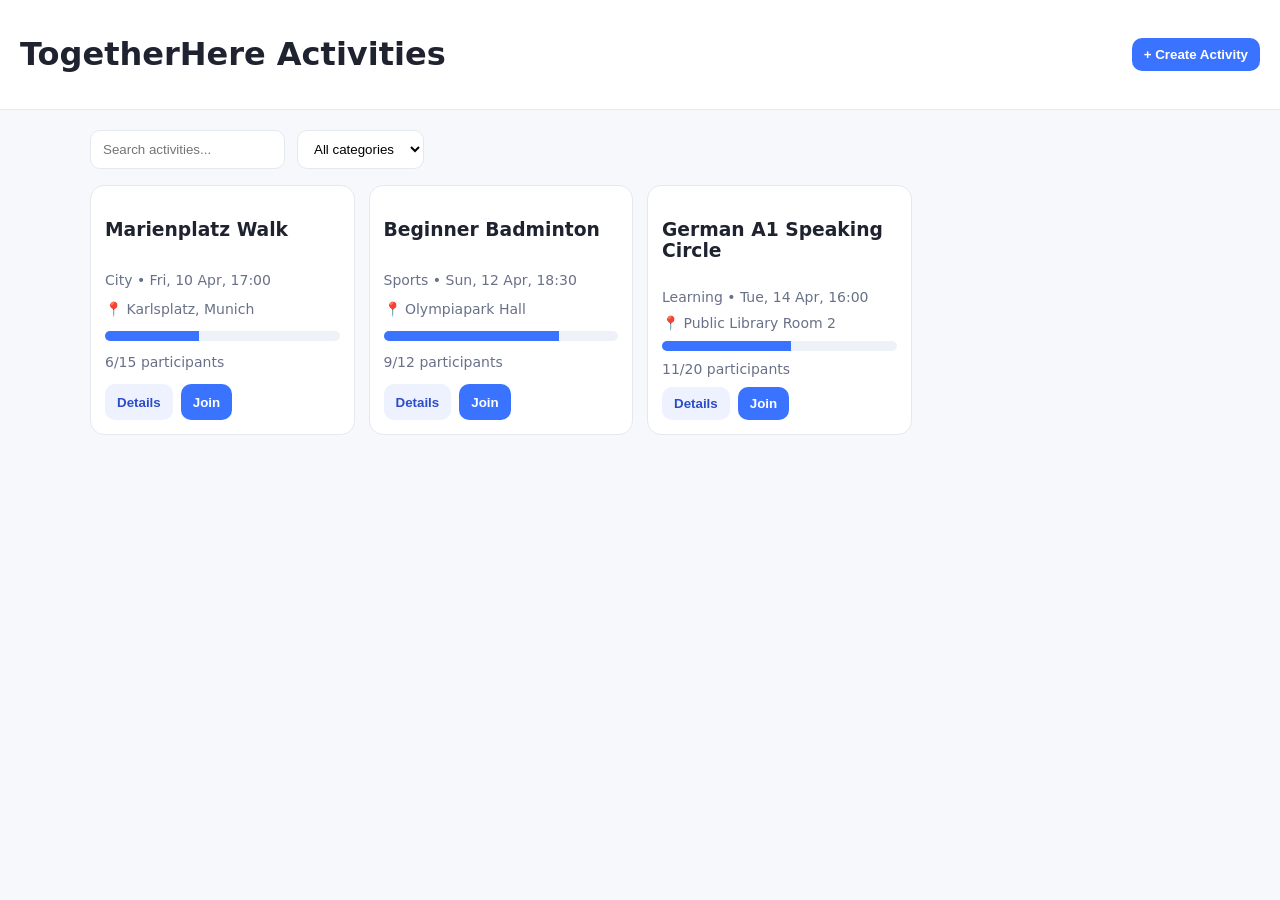
==== index.html @ 21120a5b "Rename activities.html to index.html" ====
<!doctype html>
<html lang="en">
<head>
  <meta charset="UTF-8" />
  <meta name="viewport" content="width=device-width, initial-scale=1.0" />
  <title>TogetherHere — Activities</title>
  <link rel="stylesheet" href="./activities.css" />
</head>
<body>
  <header class="topbar">
    <h1>TogetherHere Activities</h1>
    <button id="openCreateBtn" class="btn btn-primary">+ Create Activity</button>
  </header>

  <main class="container">
    <section class="controls">
      <input id="searchInput" type="text" placeholder="Search activities..." />
      <select id="categoryFilter">
        <option value="all">All categories</option>
        <option value="city">City</option>
        <option value="sports">Sports</option>
        <option value="learning">Learning</option>
        <option value="social">Social</option>
      </select>
    </section>

    <section id="activityGrid" class="grid" aria-live="polite"></section>
  </main>

  <!-- Create Activity Modal -->
  <div id="createModal" class="modal-backdrop hidden" role="dialog" aria-modal="true" aria-labelledby="createTitle">
    <div class="modal">
      <div class="modal-header">
        <h2 id="createTitle">Create Activity</h2>
        <button id="closeCreateBtn" class="icon-btn" aria-label="Close">✕</button>
      </div>

      <form id="createForm" class="form">
        <label>Title <input name="title" required minlength="3" /></label>
        <label>Category
          <select name="category" required>
            <option value="city">City</option>
            <option value="sports">Sports</option>
            <option value="learning">Learning</option>
            <option value="social">Social</option>
          </select>
        </label>
        <label>Location <input name="location" required /></label>
        <label>Date & Time <input name="datetime" type="datetime-local" required /></label>
        <label>Max participants <input name="capacity" type="number" min="2" value="10" required /></label>
        <label>Description
          <textarea name="description" rows="4" required minlength="20"></textarea>
        </label>
        <button class="btn btn-primary" type="submit">Add Activity</button>
      </form>
    </div>
  </div>

  <!-- Details Modal -->
  <div id="detailsModal" class="modal-backdrop hidden" role="dialog" aria-modal="true" aria-labelledby="detailsTitle">
    <div class="modal">
      <div class="modal-header">
        <h2 id="detailsTitle">Activity Details</h2>
        <button id="closeDetailsBtn" class="icon-btn" aria-label="Close">✕</button>
      </div>
      <div id="detailsContent"></div>
    </div>
  </div>

  <!-- Toast -->
  <div id="toast" class="toast hidden" role="status" aria-live="polite"></div>

  <script src="./activities.js"></script>
</body>
</html>
---- activities.css ----
:root {
  --bg: #f7f8fb;
  --card: #ffffff;
  --text: #1f2330;
  --muted: #697189;
  --primary: #3a73ff;
  --success: #1fa971;
  --danger: #d54b4b;
  --border: #e6e8ef;
  --radius: 14px;
}

* { box-sizing: border-box; }
body {
  margin: 0;
  font-family: Inter, system-ui, Arial, sans-serif;
  background: var(--bg);
  color: var(--text);
}

.topbar {
  position: sticky;
  top: 0;
  z-index: 5;
  background: white;
  border-bottom: 1px solid var(--border);
  padding: 14px 20px;
  display: flex;
  justify-content: space-between;
  align-items: center;
}

.container {
  width: min(1100px, 92vw);
  margin: 20px auto 40px;
}

.controls {
  display: flex;
  gap: 12px;
  margin-bottom: 16px;
}
.controls input, .controls select {
  padding: 10px 12px;
  border-radius: 10px;
  border: 1px solid var(--border);
  background: white;
}

.grid {
  display: grid;
  gap: 14px;
  grid-template-columns: repeat(auto-fill, minmax(260px, 1fr));
}

.card {
  background: var(--card);
  border: 1px solid var(--border);
  border-radius: var(--radius);
  padding: 14px;
  display: grid;
  gap: 10px;
}

.meta { color: var(--muted); font-size: 14px; }
.progress-wrap {
  height: 10px;
  background: #eef1f8;
  border-radius: 999px;
  overflow: hidden;
}
.progress {
  height: 100%;
  background: var(--primary);
  width: 0%;
  transition: width 220ms ease;
}

.actions {
  display: flex;
  gap: 8px;
  flex-wrap: wrap;
}

.btn {
  border: none;
  border-radius: 10px;
  padding: 9px 12px;
  font-weight: 600;
  cursor: pointer;
}
.btn-primary { background: var(--primary); color: white; }
.btn-secondary { background: #eef2ff; color: #2d4cc8; }
.btn-danger { background: #ffecef; color: var(--danger); }

.icon-btn {
  border: 1px solid var(--border);
  background: white;
  border-radius: 8px;
  cursor: pointer;
  padding: 4px 8px;
}

.modal-backdrop {
  position: fixed; inset: 0;
  background: rgba(15,20,40,0.42);
  display: grid;
  place-items: center;
  z-index: 20;
}
.modal {
  width: min(560px, 92vw);
  max-height: 88vh;
  overflow: auto;
  background: white;
  border-radius: var(--radius);
  border: 1px solid var(--border);
  padding: 14px;
}
.modal-header {
  display: flex; justify-content: space-between; align-items: center;
}
.form { display: grid; gap: 10px; }
.form input, .form select, .form textarea {
  width: 100%;
  margin-top: 4px;
  padding: 10px;
  border: 1px solid var(--border);
  border-radius: 10px;
}

.toast {
  position: fixed;
  right: 16px;
  bottom: 16px;
  background: #1f2330;
  color: white;
  padding: 10px 14px;
  border-radius: 10px;
  z-index: 40;
}
.hidden { display: none !important; }
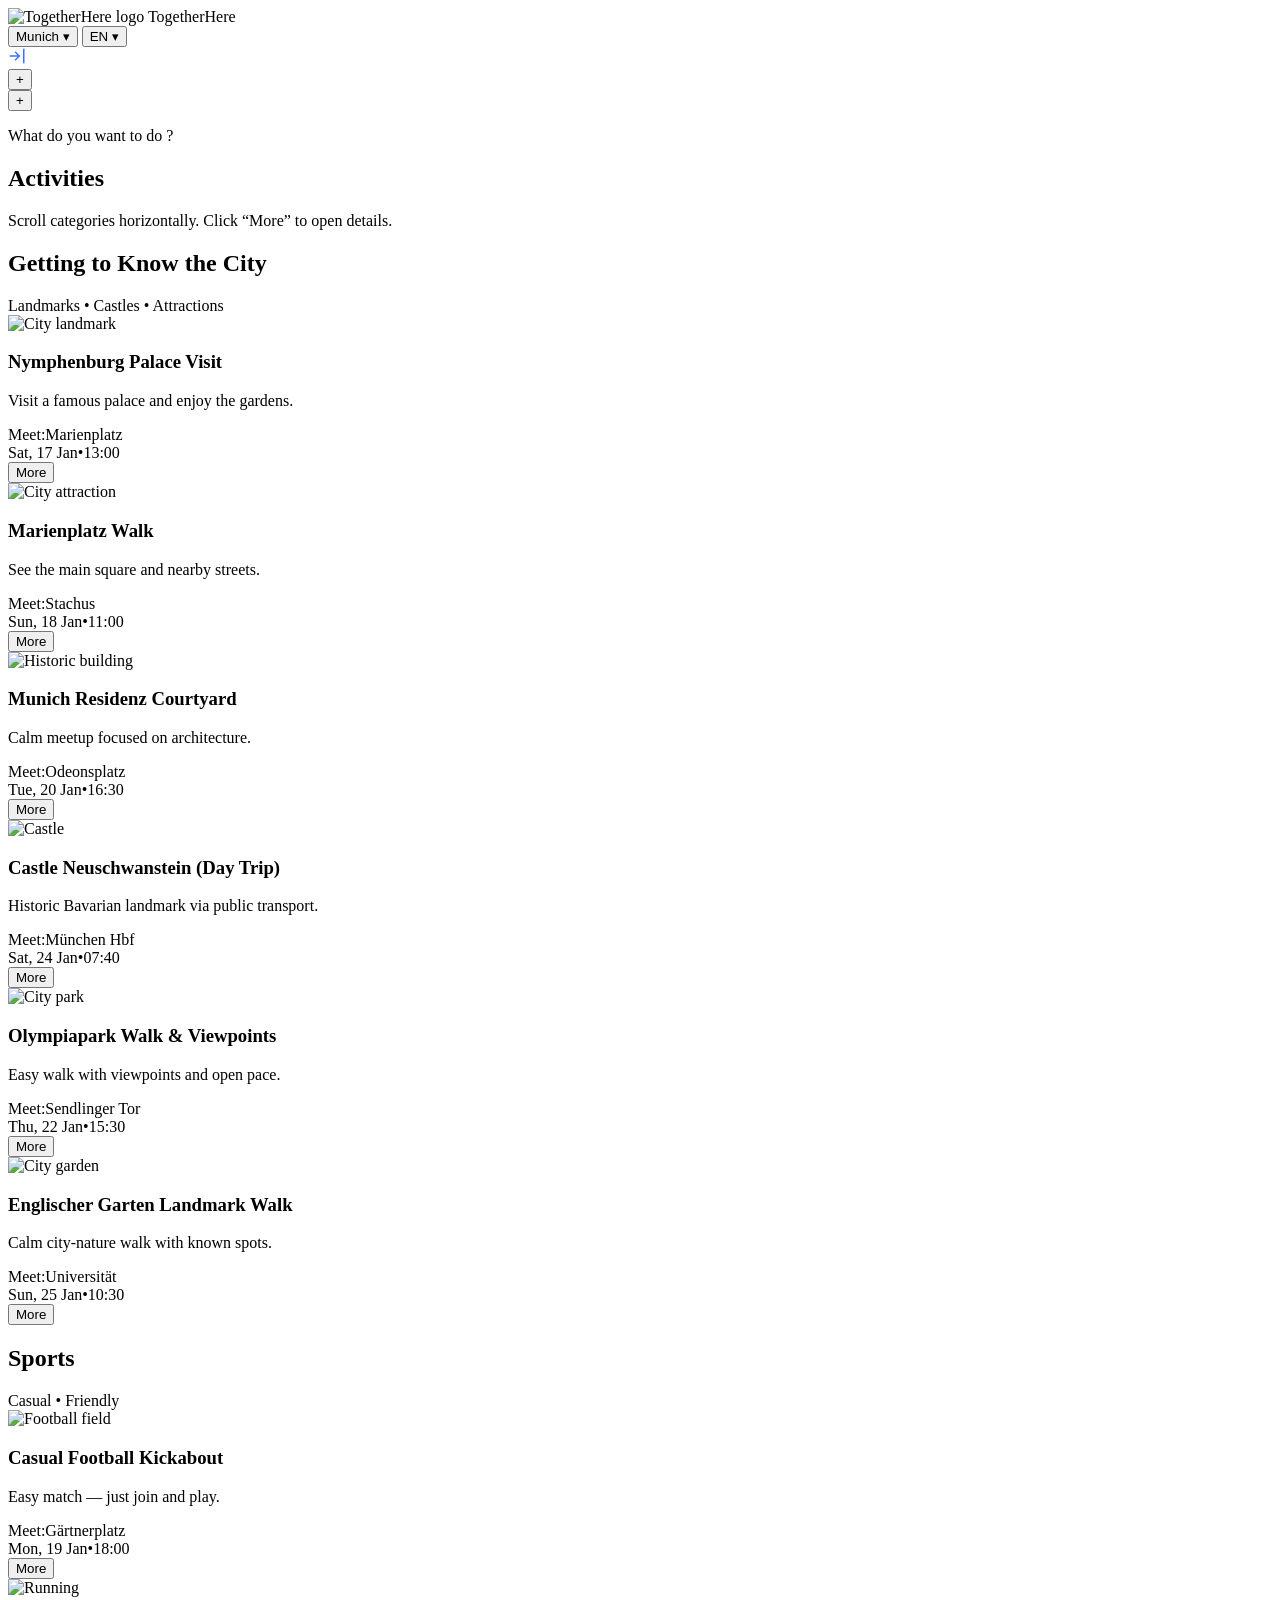
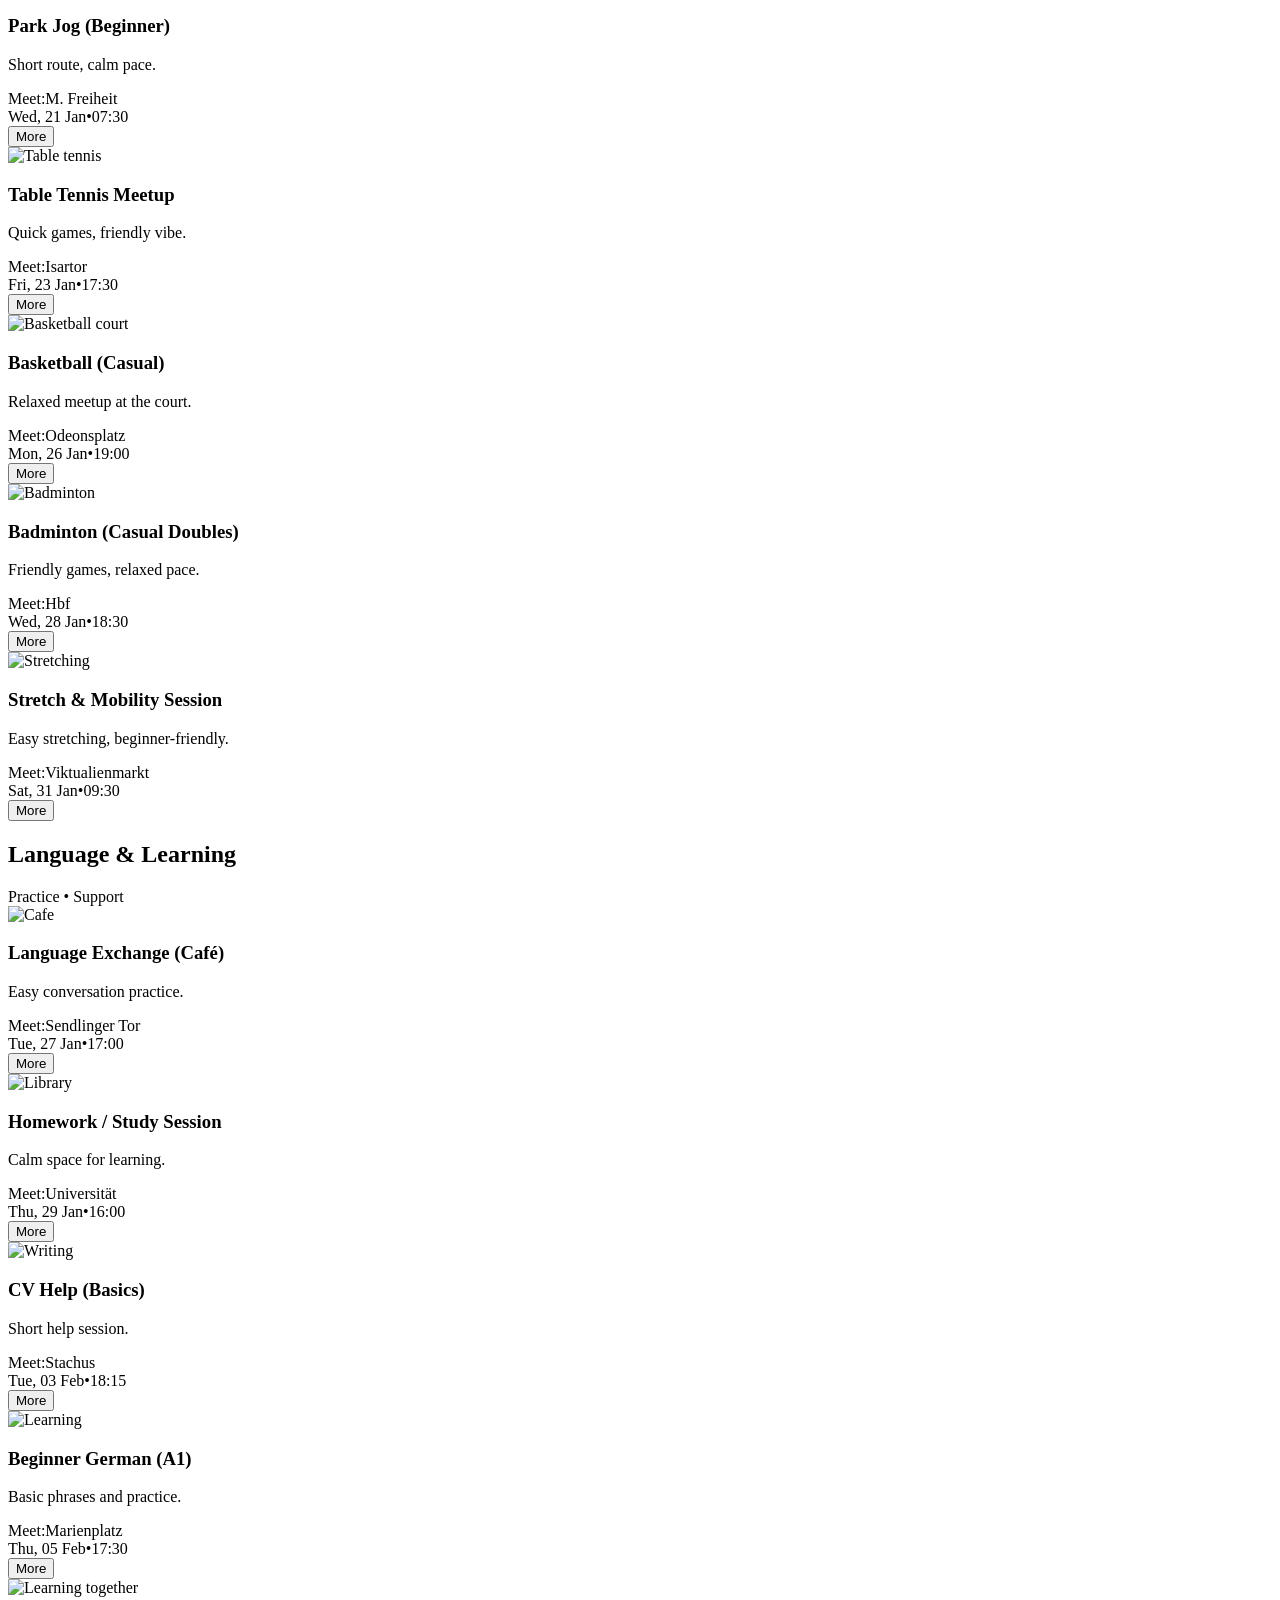
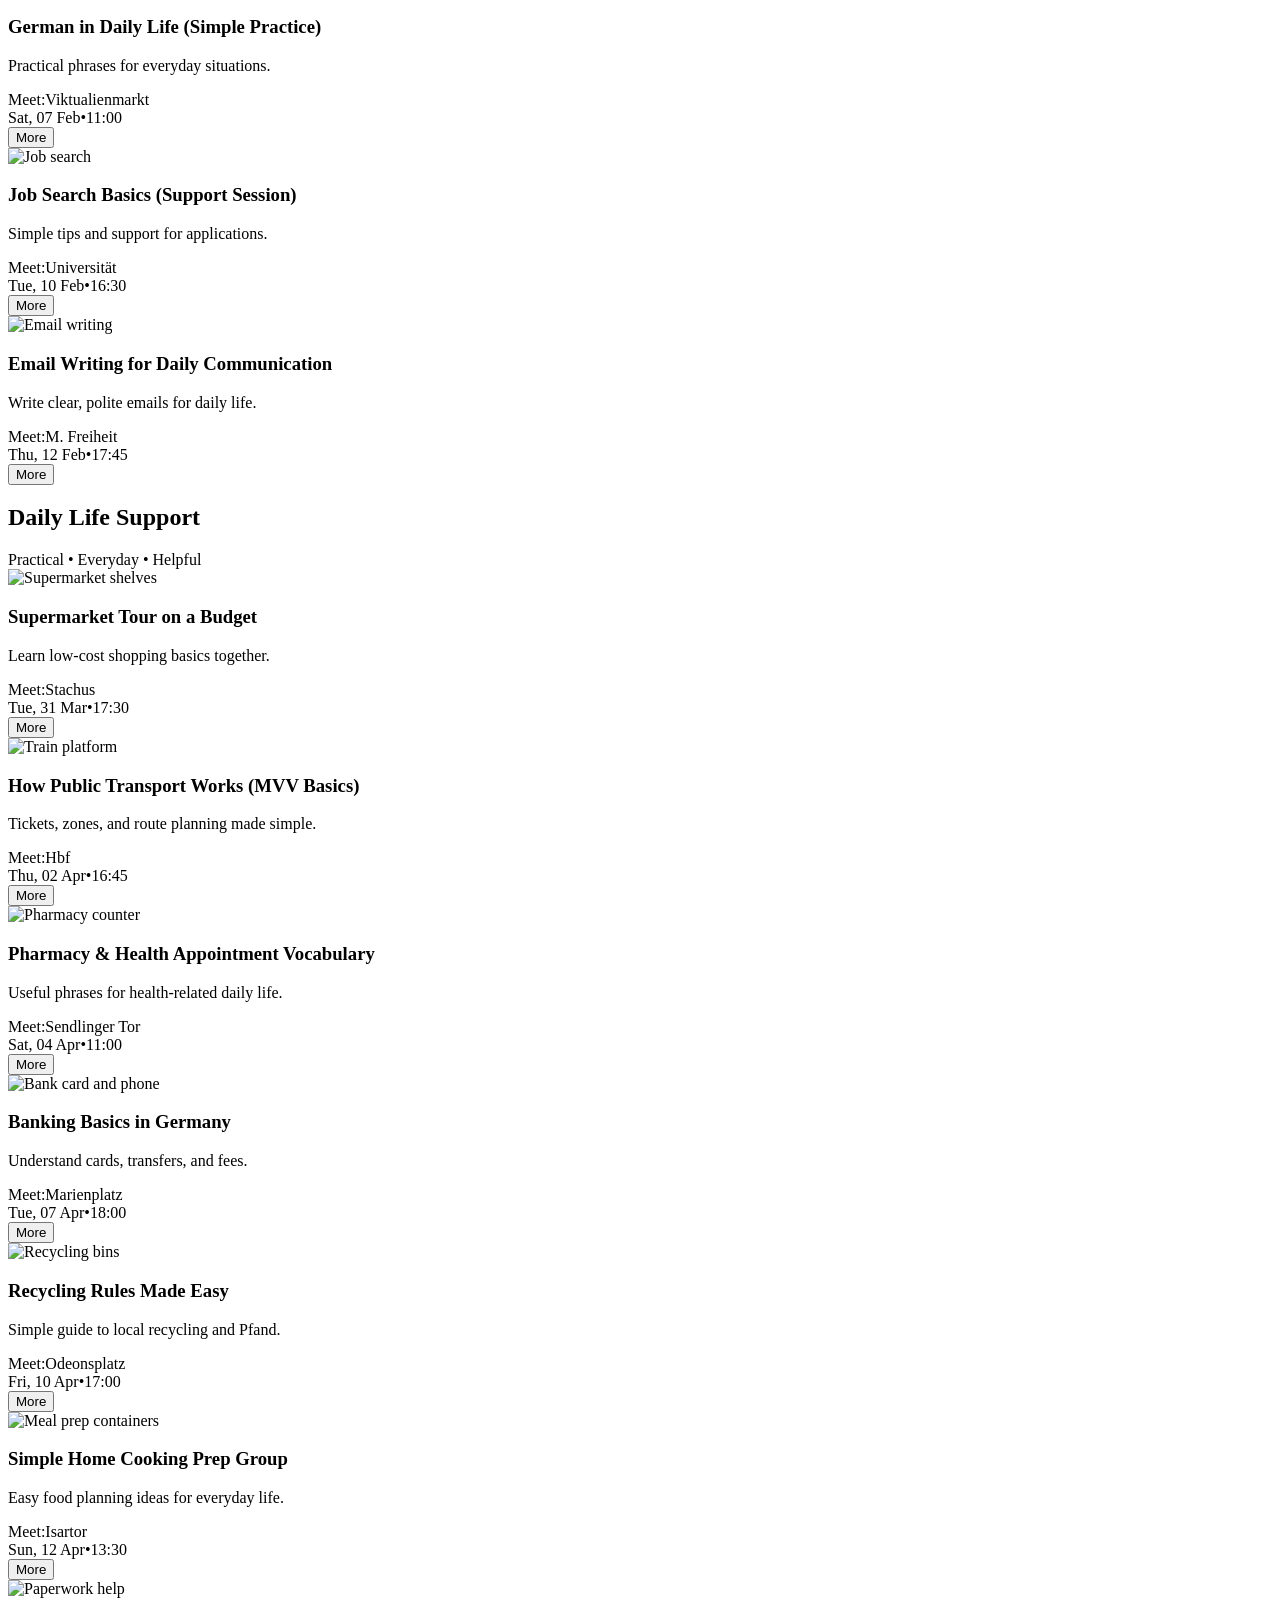
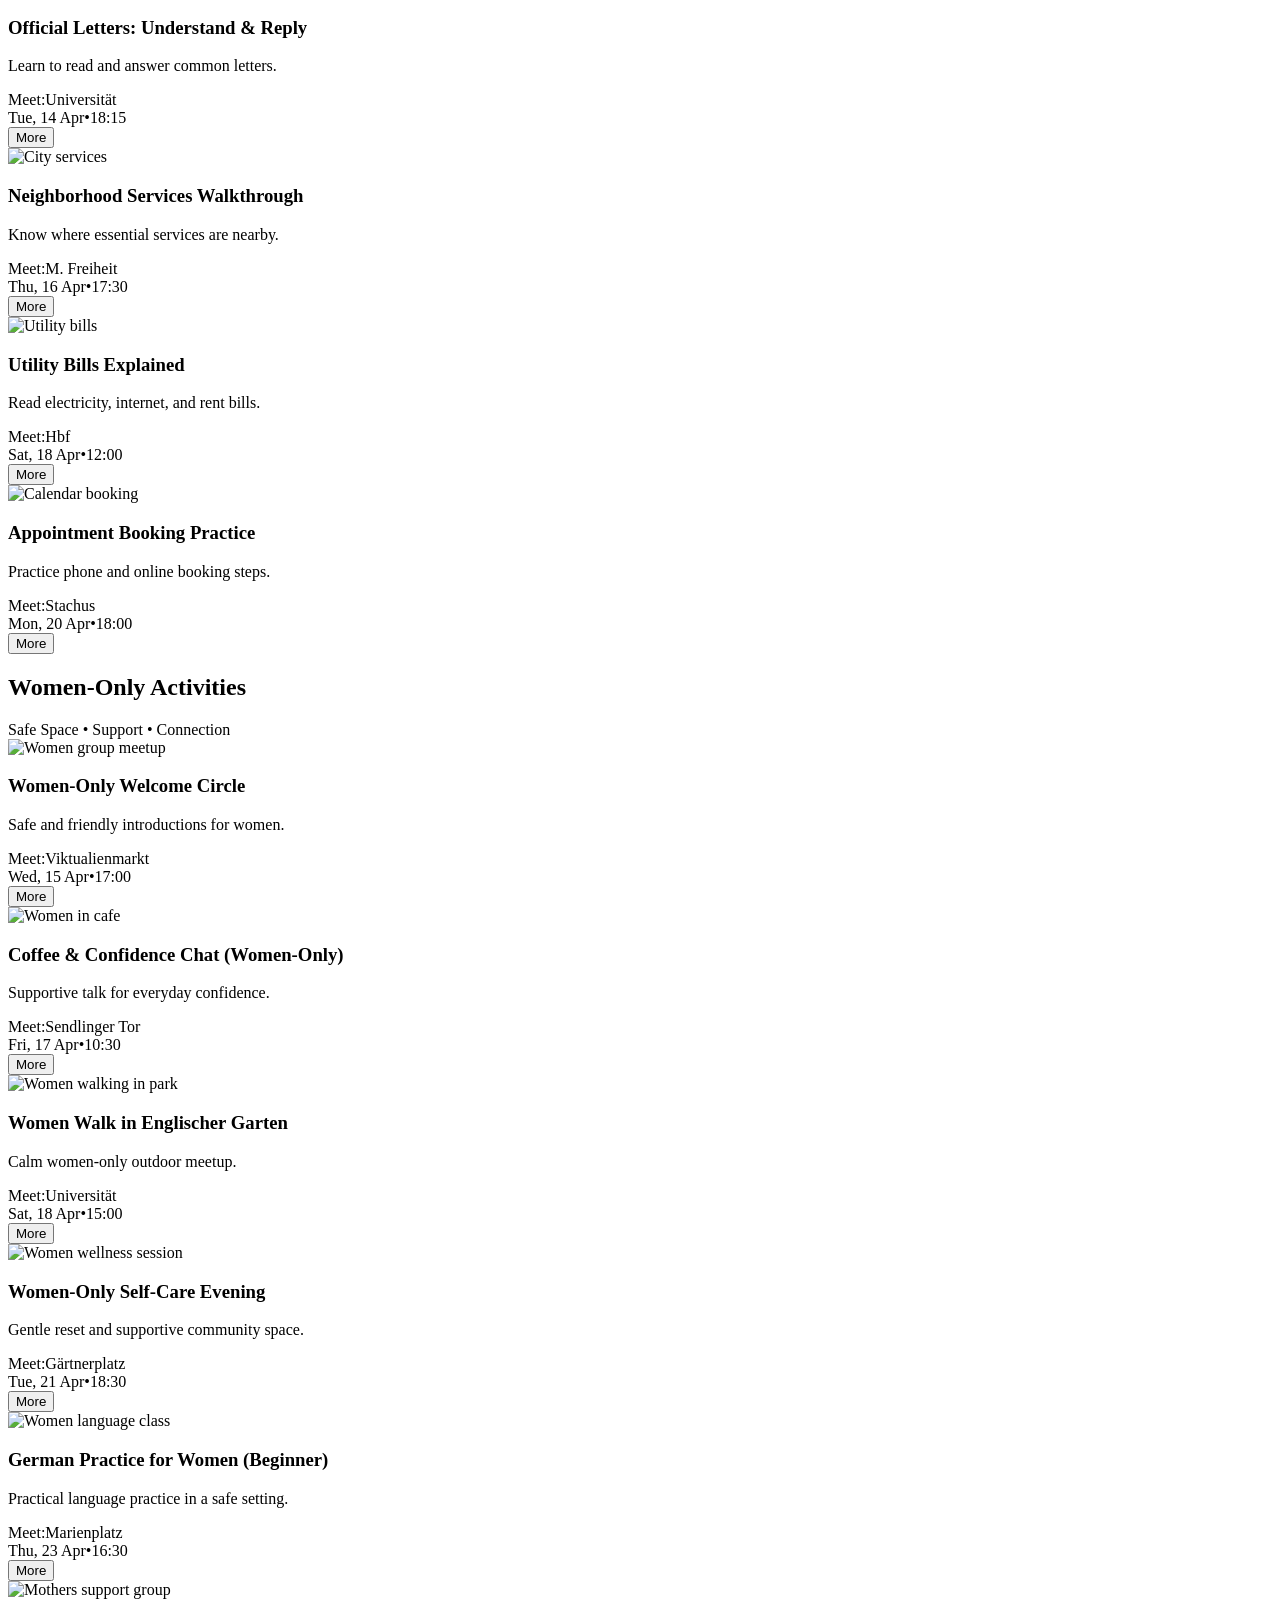
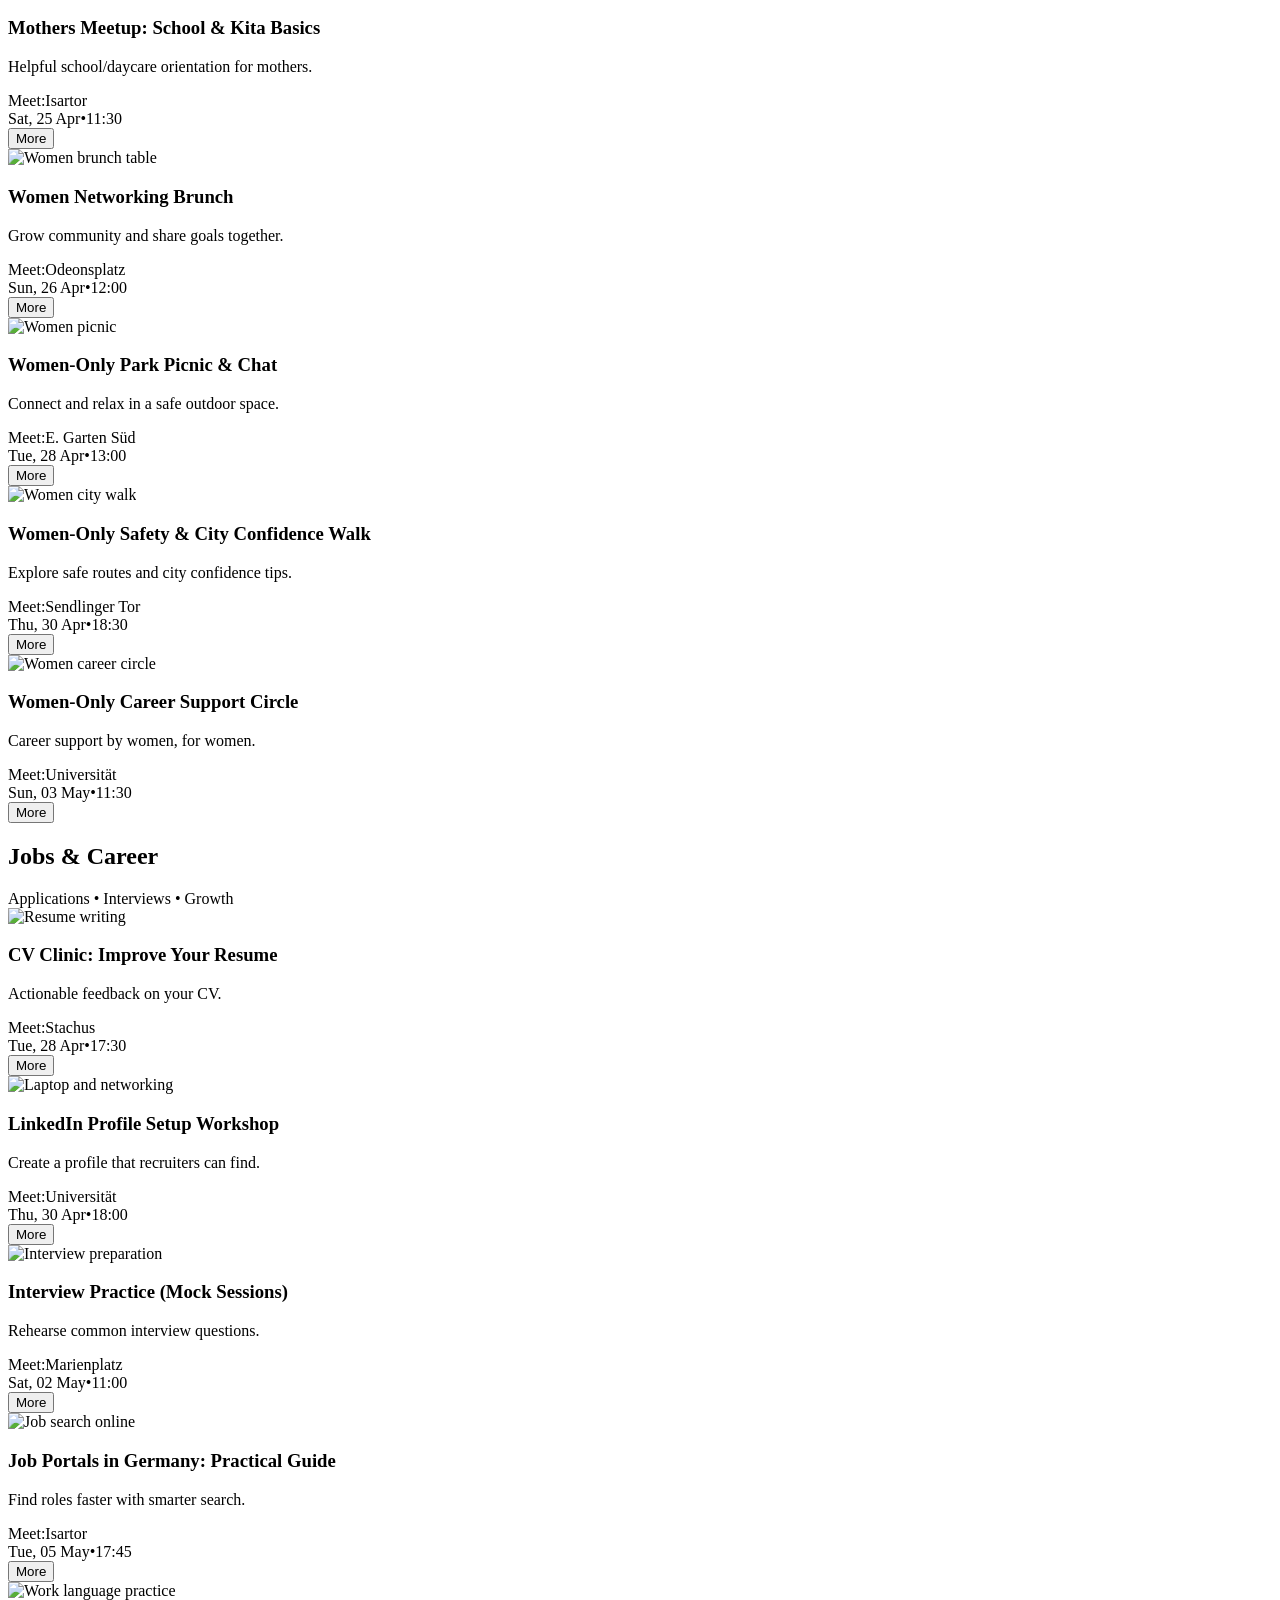
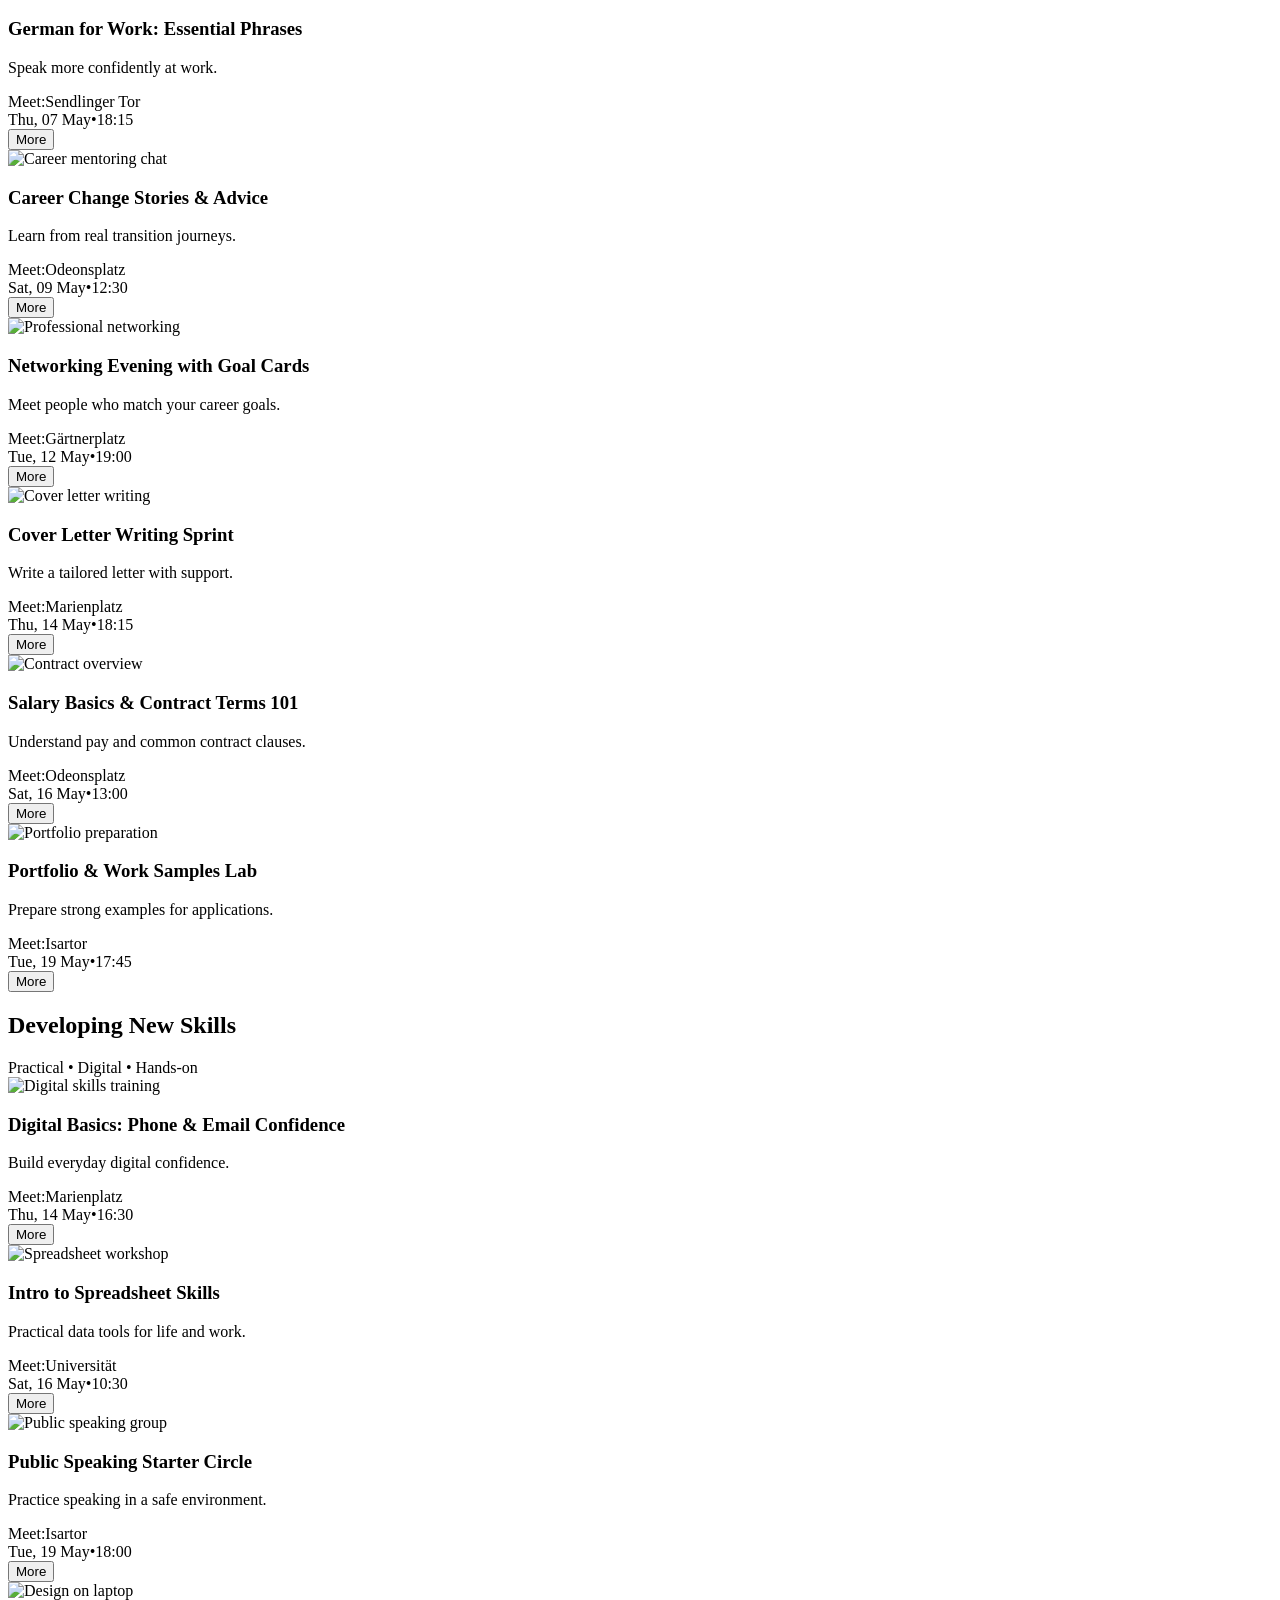
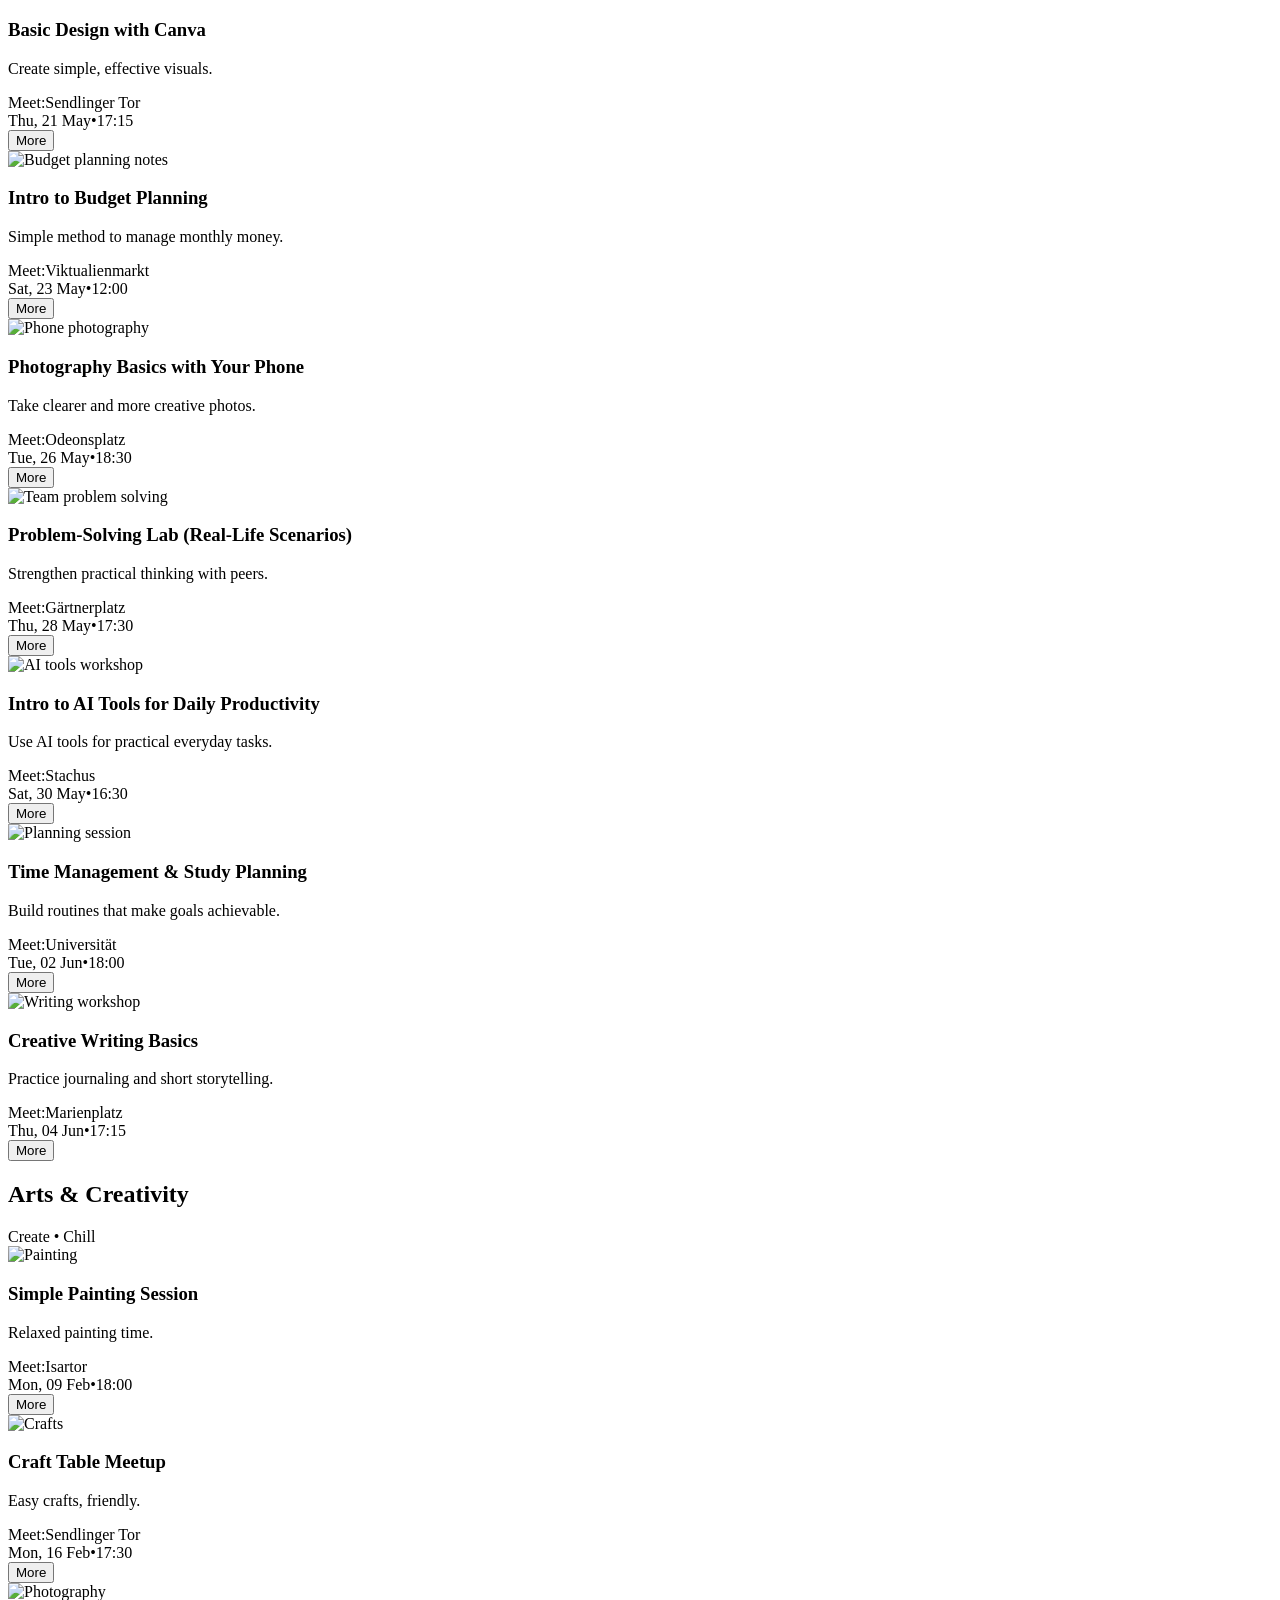
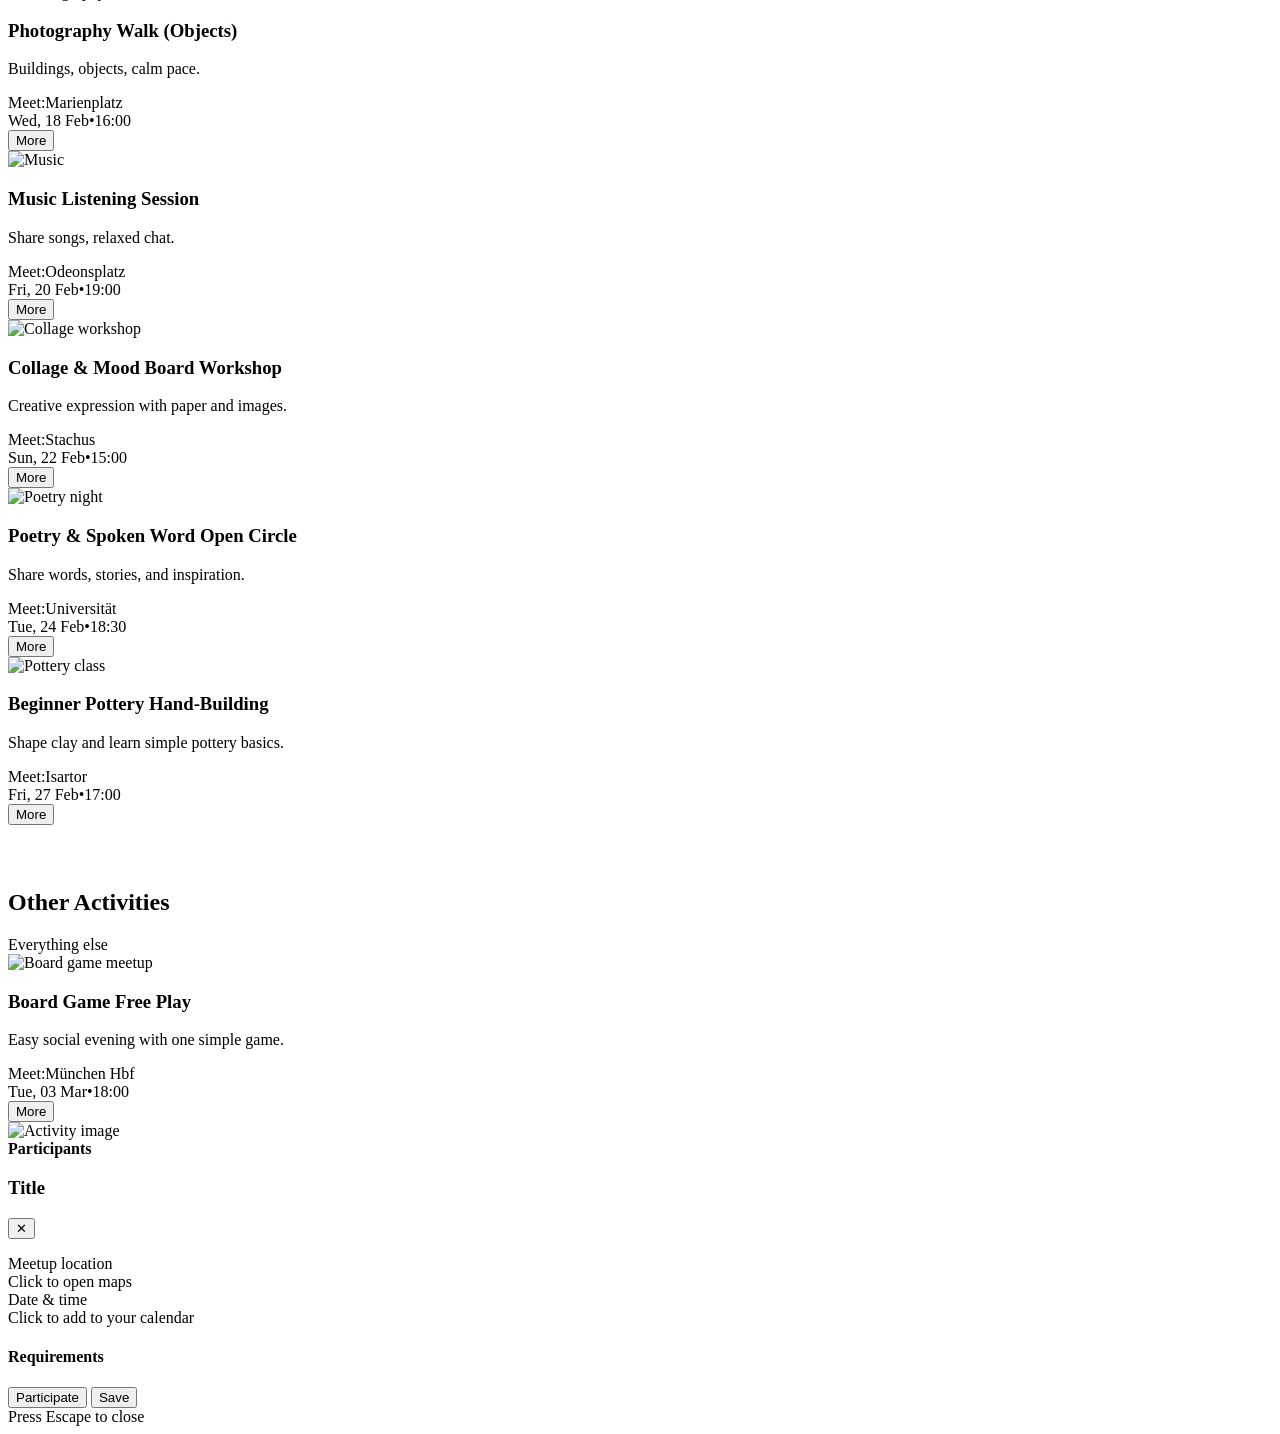
==== commit 511f710d: "Update index.html" ====
--- a/index.html
+++ b/index.html
@@ -1,75 +1,2010 @@
 <!doctype html>
 <html lang="en">
 <head>
-  <meta charset="UTF-8" />
-  <meta name="viewport" content="width=device-width, initial-scale=1.0" />
+  <meta charset="utf-8" />
+  <meta name="viewport" content="width=device-width,initial-scale=1" />
   <title>TogetherHere — Activities</title>
-  <link rel="stylesheet" href="./activities.css" />
+
+  <!-- Fonts -->
+  <link rel="preconnect" href="https://fonts.googleapis.com">
+  <link rel="preconnect" href="https://fonts.gstatic.com" crossorigin>
+  <link href="https://fonts.googleapis.com/css2?family=Poppins:wght@300;400;500;600&family=Quicksand:wght@600;700&display=swap" rel="stylesheet">
+
+    <link rel="stylesheet" href="assets/styles/main.css" />
+  <link rel="stylesheet" href="assets/styles/activities.css" />
 </head>
+
 <body>
-  <header class="topbar">
-    <h1>TogetherHere Activities</h1>
-    <button id="openCreateBtn" class="btn btn-primary">+ Create Activity</button>
+  <header class="nav">
+    <div class="container nav-inner">
+      <div class="brand">
+        <img class="brand-logo" src="/images/logo1-TH.jpeg" alt="TogetherHere logo" width="28" height="28" loading="eager" decoding="async">
+        <span class="brand-name" aria-label="TogetherHere">
+          <span class="together">Together</span><span class="here">Here</span>
+        </span>
+      </div>
+
+      <div class="nav-actions">
+        <button class="lang" type="button" aria-label="Region selector">Munich ▾</button>
+        <button class="lang" type="button" aria-label="Language selector">EN ▾</button>
+
+        <div data-auth-user>
+          <span class="muted" data-auth-user-label></span>
+        </div>
+
+        <a class="icon-btn" href="index.html" title="Logout" aria-label="Logout" data-auth-logout>
+          <svg width="18" height="18" viewBox="0 0 24 24" fill="none" aria-hidden="true">
+            <path d="M10 17l5-5-5-5" stroke="#3A73FF" stroke-width="2" stroke-linecap="round" stroke-linejoin="round"/>
+            <path d="M15 12H3" stroke="#3A73FF" stroke-width="2" stroke-linecap="round"/>
+            <path d="M21 21V3" stroke="#3A73FF" stroke-width="2" stroke-linecap="round"/>
+          </svg>
+        </a>
+      </div>
+      <button class="header-plus-btn" id="headerPlusBtn" type="button" aria-label="Create new activity">
+        <span aria-hidden="true">+</span>
+      </button>
+    </div>
   </header>
 
   <main class="container">
-    <section class="controls">
-      <input id="searchInput" type="text" placeholder="Search activities..." />
-      <select id="categoryFilter">
-        <option value="all">All categories</option>
-        <option value="city">City</option>
-        <option value="sports">Sports</option>
-        <option value="learning">Learning</option>
-        <option value="social">Social</option>
-      </select>
+    <section class="activity-creator" id="activityCreatorAnchor">
+      <button class="hero-plus-btn" id="heroPlusBtn" type="button" aria-expanded="false" aria-controls="activityCreateForm">
+        <span aria-hidden="true">+</span>
+      </button>
+      <p class="hero-plus-subtitle">What do you want to do ?</p>
+
+      <form class="create-form" id="activityCreateForm" novalidate hidden>
+        <h2>Create a new activity</h2>
+        <div class="create-grid">
+          <label class="line-field">
+            <span>Title</span>
+            <input type="text" name="title" placeholder="add a title" required>
+          </label>
+          <label class="line-field">
+            <span>Location</span>
+            <input type="text" name="location" placeholder="add a location" required>
+          </label>
+          <label class="line-field line-field-split">
+            <span>Date & time</span>
+            <div class="split-inputs">
+              <input type="date" name="date" required>
+              <input type="time" name="time" required>
+            </div>
+          </label>
+          <label class="line-field participant-field">
+            <span>Participants needed</span>
+            <input type="number" name="needed" min="1" step="1" placeholder="add participant count" required>
+          </label>
+          <fieldset class="line-field full category-select-field">
+            <legend>Category</legend>
+            <div class="category-picker" id="categoryPicker" role="radiogroup" aria-label="Choose a category for your activity">
+              <button type="button" class="category-pill" data-category-target="getting-to-know-the-city" role="radio" aria-checked="false">Getting to Know the City</button>
+              <button type="button" class="category-pill" data-category-target="sports" role="radio" aria-checked="false">Sports</button>
+              <button type="button" class="category-pill" data-category-target="language-learning" role="radio" aria-checked="false">Language &amp; Learning</button>
+              <button type="button" class="category-pill" data-category-target="creative-social" role="radio" aria-checked="false">Creative &amp; Social</button>
+              <button type="button" class="category-pill" data-category-target="other-activities" role="radio" aria-checked="false">Other Activities</button>
+            </div>
+          </fieldset>
+          <div class="line-field full description-requirements-field">
+            <div class="description-requirements-grid">
+              <label class="line-field">
+                <span>Description</span>
+                <textarea name="description" rows="3" placeholder="add a description (minimum 20 words)" required></textarea>
+              </label>
+              <label class="line-field">
+                <span>Requirements</span>
+                <textarea name="requirements" rows="3" placeholder="one requirement per line"></textarea>
+              </label>
+            </div>
+          </div>
+          <label class="line-field full upload-field">
+            <span>Image upload</span>
+            <input type="file" name="image" accept="image/*">
+          </label>
+        </div>
+        <p class="form-error" id="createFormError" aria-live="polite"></p>
+        <div class="create-actions">
+          <button class="btn btn-primary" type="submit">Add activity</button>
+        </div>
+      </form>
     </section>
 
-    <section id="activityGrid" class="grid" aria-live="polite"></section>
+    <section class="page-head">
+      <h1>Activities</h1>
+      <p class="muted">Scroll categories horizontally. Click “More” to open details.</p>
+    </section>
+
+    <!-- Categories -->
+    <section class="category" data-category-key="getting-to-know-the-city">
+      <div class="category-title">
+        <h2>Getting to Know the City</h2>
+        <span class="hint">Landmarks • Castles • Attractions</span>
+      </div>
+
+      <div class="slider-row">
+        <article class="card"
+          data-title="Nymphenburg Palace Visit"
+          data-meet="Marienplatz (Fischbrunnen)"
+          data-maps="Marienplatz Fischbrunnen, München"
+          data-datetime="2026-01-17T13:00"
+          data-duration="150"
+          data-initiator="Initiated by Lina"
+          data-requirements="Comfortable shoes. Optional: bring a public transport ticket (MVV)."
+          data-desc="We visit Nymphenburg Palace together and walk through the gardens. This is a calm and easy activity with no rush. You can enjoy the surroundings and take photos if you like. Perfect if you want to explore the city together with others."
+          data-img="/images/nymphenburg-TH.jpeg"
+          data-label="Participants"
+          data-signed="5"
+          data-needed="12">
+          <img alt="City landmark" src="/images/nymphenburg-TH.jpeg" width="240" height="140" loading="lazy" decoding="async">
+          <div class="card-body">
+            <h3>Nymphenburg Palace Visit</h3>
+            <p>Visit a famous palace and enjoy the gardens.</p>
+            <div class="meta">
+              <div class="meta-line"><span>Meet:</span><span>Marienplatz</span></div>
+              <div class="meta-line"><span>Sat, 17 Jan</span><span class="dot-sep">•</span><span>13:00</span></div>
+            </div>
+            <div class="count" data-count-ui></div>
+            <button class="more" type="button">More</button>
+          </div>
+        </article>
+
+        <article class="card"
+          data-title="Marienplatz Walk"
+          data-meet="Karlsplatz (Stachus)"
+          data-maps="Karlsplatz Stachus, München"
+          data-datetime="2026-01-18T11:00"
+          data-duration="75"
+          data-initiator="Initiated by Omar"
+          data-requirements="None."
+          data-desc="We take a relaxed walk around Marienplatz and nearby streets. The focus is on getting to know the city center. There is no fixed plan and no pressure. Just come along and enjoy the walk."
+          data-img="/images/marienplatz-TH.jpeg"
+          data-label="Participants"
+          data-signed="8"
+          data-needed="20">
+          <img alt="City attraction" src="/images/marienplatz-TH.jpeg" width="240" height="140" loading="lazy" decoding="async">
+          <div class="card-body">
+            <h3>Marienplatz Walk</h3>
+            <p>See the main square and nearby streets.</p>
+            <div class="meta">
+              <div class="meta-line"><span>Meet:</span><span>Stachus</span></div>
+              <div class="meta-line"><span>Sun, 18 Jan</span><span class="dot-sep">•</span><span>11:00</span></div>
+            </div>
+            <div class="count" data-count-ui></div>
+            <button class="more" type="button">More</button>
+          </div>
+        </article>
+
+        <article class="card"
+          data-title="Munich Residenz Courtyard"
+          data-meet="Odeonsplatz (Feldherrnhalle)"
+          data-maps="Odeonsplatz Feldherrnhalle, München"
+          data-datetime="2026-01-20T16:30"
+          data-duration="75"
+          data-initiator="Initiated by Sara"
+          data-requirements="None."
+          data-desc="We visit the courtyard of the Munich Residenz together. This activity is quiet and focused on architecture and history. You can look around at your own pace. A good option if you prefer calm meetups."
+          data-img="/images/residenz-TH.jpeg"
+          data-label="Participants"
+          data-signed="4"
+          data-needed="10">
+          <img alt="Historic building" src="/images/residenz-TH.jpeg" width="240" height="140" loading="lazy" decoding="async">
+          <div class="card-body">
+            <h3>Munich Residenz Courtyard</h3>
+            <p>Calm meetup focused on architecture.</p>
+            <div class="meta">
+              <div class="meta-line"><span>Meet:</span><span>Odeonsplatz</span></div>
+              <div class="meta-line"><span>Tue, 20 Jan</span><span class="dot-sep">•</span><span>16:30</span></div>
+            </div>
+            <div class="count" data-count-ui></div>
+            <button class="more" type="button">More</button>
+          </div>
+        </article>
+
+        <article class="card"
+          data-title="Castle Neuschwanstein (Day Trip)"
+          data-meet="München Hbf (Main Hall)"
+          data-maps="München Hauptbahnhof, München"
+          data-datetime="2026-01-24T07:40"
+          data-duration="600"
+          data-initiator="Initiated by Ali"
+          data-requirements="Public transport ticket. Comfortable shoes. Bring water/snacks."
+          data-desc="We take a simple day trip by public transport to Castle Neuschwanstein. We meet centrally, travel together, and keep it relaxed. Perfect if you want an easy, guided-like day with others—no stress, no pressure."
+          data-img="/images/neuschwanstein-TH.jpeg"
+          data-label="Participants"
+          data-signed="6"
+          data-needed="9">
+          <img alt="Castle" src="/images/neuschwanstein-TH.jpeg" width="240" height="140" loading="lazy" decoding="async">
+          <div class="card-body">
+            <h3>Castle Neuschwanstein (Day Trip)</h3>
+            <p>Historic Bavarian landmark via public transport.</p>
+            <div class="meta">
+              <div class="meta-line"><span>Meet:</span><span>München Hbf</span></div>
+              <div class="meta-line"><span>Sat, 24 Jan</span><span class="dot-sep">•</span><span>07:40</span></div>
+            </div>
+            <div class="count" data-count-ui></div>
+            <button class="more" type="button">More</button>
+          </div>
+        </article>
+
+        <article class="card"
+          data-title="Olympiapark Walk & Viewpoints"
+          data-meet="Sendlinger Tor"
+          data-maps="Sendlinger Tor, München"
+          data-datetime="2026-01-22T15:30"
+          data-duration="90"
+          data-initiator="Initiated by Farah"
+          data-requirements="None."
+          data-desc="We meet and then go to Olympiapark for a relaxed walk through the park. We stop at a few viewpoints and enjoy the atmosphere. There is no fixed route and no pressure to talk. A calm way to explore Munich together."
+          data-img="/images/olympiapark-TH.jpeg"
+          data-label="Participants"
+          data-signed="3"
+          data-needed="14">
+          <img alt="City park" src="/images/olympiapark-TH.jpeg" width="240" height="140" loading="lazy" decoding="async">
+          <div class="card-body">
+            <h3>Olympiapark Walk & Viewpoints</h3>
+            <p>Easy walk with viewpoints and open pace.</p>
+            <div class="meta">
+              <div class="meta-line"><span>Meet:</span><span>Sendlinger Tor</span></div>
+              <div class="meta-line"><span>Thu, 22 Jan</span><span class="dot-sep">•</span><span>15:30</span></div>
+            </div>
+            <div class="count" data-count-ui></div>
+            <button class="more" type="button">More</button>
+          </div>
+        </article>
+
+        <article class="card"
+          data-title="Englischer Garten Landmark Walk"
+          data-meet="Universität (LMU Entrance)"
+          data-maps="Ludwig-Maximilians-Universität München"
+          data-datetime="2026-01-25T10:30"
+          data-duration="80"
+          data-initiator="Initiated by Jonas"
+          data-requirements="None."
+          data-desc="We meet near the university and then walk into the Englischer Garten to a few well-known spots. The pace is slow and you can join for as long as you like. This is a simple outdoor city activity with lots of space—calm and easy."
+          data-img="/images/EnglishGarden-TH.jpeg"
+          data-label="Participants"
+          data-signed="7"
+          data-needed="16">
+          <img alt="City garden" src="/images/EnglishGarden-TH.jpeg" width="240" height="140" loading="lazy" decoding="async">
+          <div class="card-body">
+            <h3>Englischer Garten Landmark Walk</h3>
+            <p>Calm city-nature walk with known spots.</p>
+            <div class="meta">
+              <div class="meta-line"><span>Meet:</span><span>Universität</span></div>
+              <div class="meta-line"><span>Sun, 25 Jan</span><span class="dot-sep">•</span><span>10:30</span></div>
+            </div>
+            <div class="count" data-count-ui></div>
+            <button class="more" type="button">More</button>
+          </div>
+        </article>
+      </div>
+    </section>
+
+    <section class="category" data-category-key="sports">
+      <div class="category-title">
+        <h2>Sports</h2>
+        <span class="hint">Casual • Friendly</span>
+      </div>
+
+      <div class="slider-row">
+        <article class="card"
+          data-title="Casual Football Kickabout"
+          data-meet="Gärtnerplatz"
+          data-maps="Gärtnerplatz, München"
+          data-datetime="2026-01-19T18:00"
+          data-duration="90"
+          data-initiator="Initiated by Ben"
+          data-requirements="Sports shoes. Optional: bring a bottle of water."
+          data-desc="This is a relaxed football meetup for all levels. You can join even if you haven’t played in a long time. The focus is on fun, not competition. Come as you are and play a bit."
+          data-img="/images/football-TH.jpeg"
+          data-label="Participants"
+          data-signed="10"
+          data-needed="16">
+          <img alt="Football field" src="/images/football-TH.jpeg" width="240" height="140" loading="lazy" decoding="async">
+          <div class="card-body">
+            <h3>Casual Football Kickabout</h3>
+            <p>Easy match — just join and play.</p>
+            <div class="meta">
+              <div class="meta-line"><span>Meet:</span><span>Gärtnerplatz</span></div>
+              <div class="meta-line"><span>Mon, 19 Jan</span><span class="dot-sep">•</span><span>18:00</span></div>
+            </div>
+            <div class="count" data-count-ui></div>
+            <button class="more" type="button">More</button>
+          </div>
+        </article>
+
+        <article class="card"
+          data-title="Park Jog (Beginner)"
+          data-meet="Münchner Freiheit"
+          data-maps="Münchner Freiheit, München"
+          data-datetime="2026-01-21T07:30"
+          data-duration="45"
+          data-initiator="Initiated by Mia"
+          data-requirements="Running shoes. Beginner-friendly."
+          data-desc="We go for an easy jog together in the park. The pace is slow and suitable for beginners. There is no pressure to keep up. You can stop or walk at any time."
+          data-img="/images/jogging-TH.jpeg"
+          data-label="Participants"
+          data-signed="4"
+          data-needed="10">
+          <img alt="Running" src="/images/jogging-TH.jpeg" width="240" height="140" loading="lazy" decoding="async">
+          <div class="card-body">
+            <h3>Park Jog (Beginner)</h3>
+            <p>Short route, calm pace.</p>
+            <div class="meta">
+              <div class="meta-line"><span>Meet:</span><span>M. Freiheit</span></div>
+              <div class="meta-line"><span>Wed, 21 Jan</span><span class="dot-sep">•</span><span>07:30</span></div>
+            </div>
+            <div class="count" data-count-ui></div>
+            <button class="more" type="button">More</button>
+          </div>
+        </article>
+
+        <article class="card"
+          data-title="Table Tennis Meetup"
+          data-meet="Isartor"
+          data-maps="Isartor, München"
+          data-datetime="2026-01-23T17:30"
+          data-duration="60"
+          data-initiator="Initiated by Noor"
+          data-requirements="None. If you have a paddle, you can bring it (optional)."
+          data-desc="We meet to play casual table tennis together. You don’t need special skills or experience. Games are short and friendly. It’s a simple way to be active and meet people."
+          data-img="/images/tabletennis-TH.jpeg"
+          data-label="Participants"
+          data-signed="6"
+          data-needed="12">
+          <img alt="Table tennis" src="/images/tabletennis-TH.jpeg" width="240" height="140" loading="lazy" decoding="async">
+          <div class="card-body">
+            <h3>Table Tennis Meetup</h3>
+            <p>Quick games, friendly vibe.</p>
+            <div class="meta">
+              <div class="meta-line"><span>Meet:</span><span>Isartor</span></div>
+              <div class="meta-line"><span>Fri, 23 Jan</span><span class="dot-sep">•</span><span>17:30</span></div>
+            </div>
+            <div class="count" data-count-ui></div>
+            <button class="more" type="button">More</button>
+          </div>
+        </article>
+
+        <article class="card"
+          data-title="Basketball (Casual)"
+          data-meet="Odeonsplatz"
+          data-maps="Odeonsplatz, München"
+          data-datetime="2026-01-26T19:00"
+          data-duration="75"
+          data-initiator="Initiated by Leo"
+          data-requirements="Sports shoes."
+          data-desc="We meet at an outdoor court to play basketball. This is a relaxed and friendly session. You can join for shooting or short games. Everyone is welcome."
+          data-img="/images/basketball-TH.jpeg"
+          data-label="Participants"
+          data-signed="5"
+          data-needed="12">
+          <img alt="Basketball court" src="/images/basketball-TH.jpeg" width="240" height="140" loading="lazy" decoding="async">
+          <div class="card-body">
+            <h3>Basketball (Casual)</h3>
+            <p>Relaxed meetup at the court.</p>
+            <div class="meta">
+              <div class="meta-line"><span>Meet:</span><span>Odeonsplatz</span></div>
+              <div class="meta-line"><span>Mon, 26 Jan</span><span class="dot-sep">•</span><span>19:00</span></div>
+            </div>
+            <div class="count" data-count-ui></div>
+            <button class="more" type="button">More</button>
+          </div>
+        </article>
+
+        <article class="card"
+          data-title="Badminton (Casual Doubles)"
+          data-meet="Hauptbahnhof"
+          data-maps="München Hauptbahnhof, München"
+          data-datetime="2026-01-28T18:30"
+          data-duration="90"
+          data-initiator="Initiated by Noor"
+          data-requirements="Indoor sports shoes. If you have a racket, bring it (optional)."
+          data-desc="We play casual badminton in a friendly atmosphere. You can join even if you are new to the sport. We rotate partners and keep everything relaxed. Come for a bit of movement and an easy meetup."
+          data-img="/images/badminton-TH.jpeg"
+          data-label="Participants"
+          data-signed="8"
+          data-needed="16">
+          <img alt="Badminton" src="/images/badminton-TH.jpeg" width="240" height="140" loading="lazy" decoding="async">
+          <div class="card-body">
+            <h3>Badminton (Casual Doubles)</h3>
+            <p>Friendly games, relaxed pace.</p>
+            <div class="meta">
+              <div class="meta-line"><span>Meet:</span><span>Hbf</span></div>
+              <div class="meta-line"><span>Wed, 28 Jan</span><span class="dot-sep">•</span><span>18:30</span></div>
+            </div>
+            <div class="count" data-count-ui></div>
+            <button class="more" type="button">More</button>
+          </div>
+        </article>
+
+        <article class="card"
+          data-title="Stretch & Mobility Session"
+          data-meet="Viktualienmarkt"
+          data-maps="Viktualienmarkt, München"
+          data-datetime="2026-01-31T09:30"
+          data-duration="60"
+          data-initiator="Initiated by Lea"
+          data-requirements="Comfortable clothing. Bring a small towel or mat if you have one (optional)."
+          data-desc="We do a simple stretch and mobility session together. The movements are easy and suitable for beginners. You can follow along at your own pace and take breaks anytime. A calm way to feel better and meet people without pressure."
+          data-img="/images/yoga-TH.jpeg"
+          data-label="Participants"
+          data-signed="9"
+          data-needed="14">
+          <img alt="Stretching" src="/images/yoga-TH.jpeg" width="240" height="140" loading="lazy" decoding="async">
+          <div class="card-body">
+            <h3>Stretch & Mobility Session</h3>
+            <p>Easy stretching, beginner-friendly.</p>
+            <div class="meta">
+              <div class="meta-line"><span>Meet:</span><span>Viktualienmarkt</span></div>
+              <div class="meta-line"><span>Sat, 31 Jan</span><span class="dot-sep">•</span><span>09:30</span></div>
+            </div>
+            <div class="count" data-count-ui></div>
+            <button class="more" type="button">More</button>
+          </div>
+        </article>
+      </div>
+    </section>
+
+    <!-- (rest of your categories unchanged) -->
+
+    <section class="category" data-category-key="language-learning">
+      <div class="category-title">
+        <h2>Language & Learning</h2>
+        <span class="hint">Practice • Support</span>
+      </div>
+
+      <div class="slider-row">
+        <article class="card"
+          data-title="Language Exchange (Café)"
+          data-meet="Sendlinger Tor"
+          data-maps="Sendlinger Tor, München"
+          data-datetime="2026-01-27T17:00"
+          data-duration="75"
+          data-initiator="Initiated by Hanna"
+          data-requirements="None."
+          data-desc="We meet in a café to practice languages together. The atmosphere is relaxed and friendly. You can speak as much or as little as you want. Mistakes are completely okay."
+          data-img="/images/cafe-TH.jpeg"
+          data-label="Participants"
+          data-signed="6"
+          data-needed="12">
+          <img alt="Cafe" src="/images/cafe-TH.jpeg" width="240" height="140" loading="lazy" decoding="async">
+          <div class="card-body">
+            <h3>Language Exchange (Café)</h3>
+            <p>Easy conversation practice.</p>
+            <div class="meta">
+              <div class="meta-line"><span>Meet:</span><span>Sendlinger Tor</span></div>
+              <div class="meta-line"><span>Tue, 27 Jan</span><span class="dot-sep">•</span><span>17:00</span></div>
+            </div>
+            <div class="count" data-count-ui></div>
+            <button class="more" type="button">More</button>
+          </div>
+        </article>
+
+        <article class="card"
+          data-title="Homework / Study Session"
+          data-meet="Universität"
+          data-maps="Universität (U-Bahn), München"
+          data-datetime="2026-01-29T16:00"
+          data-duration="90"
+          data-initiator="Initiated by Yusuf"
+          data-requirements="Bring your tasks/materials."
+          data-desc="Quiet study session. Bring your tasks. Help each other if needed."
+          data-img="/images/study-TH.jpeg"
+          data-label="Participants"
+          data-signed="5"
+          data-needed="10">
+          <img alt="Library" src="/images/study-TH.jpeg" width="240" height="140" loading="lazy" decoding="async">
+          <div class="card-body">
+            <h3>Homework / Study Session</h3>
+            <p>Calm space for learning.</p>
+            <div class="meta">
+              <div class="meta-line"><span>Meet:</span><span>Universität</span></div>
+              <div class="meta-line"><span>Thu, 29 Jan</span><span class="dot-sep">•</span><span>16:00</span></div>
+            </div>
+            <div class="count" data-count-ui></div>
+            <button class="more" type="button">More</button>
+          </div>
+        </article>
+
+        <article class="card"
+          data-title="CV Help (Basics)"
+          data-meet="Karlsplatz (Stachus)"
+          data-maps="Karlsplatz Stachus, München"
+          data-datetime="2026-02-03T18:15"
+          data-duration="60"
+          data-initiator="Initiated by Elena"
+          data-requirements="Bring your CV draft if you have one (optional)."
+          data-desc="Simple CV basics. Clear tips. Keep it short and helpful."
+          data-img="/images/CV-TH.jpeg"
+          data-label="Participants"
+          data-signed="7"
+          data-needed="12">
+          <img alt="Writing" src="/images/CV-TH.jpeg" width="240" height="140" loading="lazy" decoding="async">
+          <div class="card-body">
+            <h3>CV Help (Basics)</h3>
+            <p>Short help session.</p>
+            <div class="meta">
+              <div class="meta-line"><span>Meet:</span><span>Stachus</span></div>
+              <div class="meta-line"><span>Tue, 03 Feb</span><span class="dot-sep">•</span><span>18:15</span></div>
+            </div>
+            <div class="count" data-count-ui></div>
+            <button class="more" type="button">More</button>
+          </div>
+        </article>
+
+        <article class="card"
+          data-title="Beginner German (A1)"
+          data-meet="Marienplatz"
+          data-maps="Marienplatz, München"
+          data-datetime="2026-02-05T17:30"
+          data-duration="75"
+          data-initiator="Initiated by Karim"
+          data-requirements="None."
+          data-desc="Simple beginner practice. Focus on basic phrases."
+          data-img="https://source.unsplash.com/featured/1200x800/?german,language"
+          data-label="Participants"
+          data-signed="9"
+          data-needed="18">
+          <img alt="Learning" src="https://source.unsplash.com/featured/600x420/?language,learning" width="240" height="140" loading="lazy" decoding="async">
+          <div class="card-body">
+            <h3>Beginner German (A1)</h3>
+            <p>Basic phrases and practice.</p>
+            <div class="meta">
+              <div class="meta-line"><span>Meet:</span><span>Marienplatz</span></div>
+              <div class="meta-line"><span>Thu, 05 Feb</span><span class="dot-sep">•</span><span>17:30</span></div>
+            </div>
+            <div class="count" data-count-ui></div>
+            <button class="more" type="button">More</button>
+          </div>
+        </article>
+
+        <article class="card"
+          data-title="German in Daily Life (Simple Practice)"
+          data-meet="Viktualienmarkt"
+          data-maps="Viktualienmarkt, München"
+          data-datetime="2026-02-07T11:00"
+          data-duration="75"
+          data-initiator="Initiated by Hanna"
+          data-requirements="None."
+          data-desc="We practice simple German for everyday situations like shopping or appointments. The session is beginner-friendly and you can speak as much as you want. We keep it calm and supportive with no pressure. A good option if you want practical language confidence."
+          data-img="/images/daily-german.jpg"
+          data-label="Participants"
+          data-signed="6"
+          data-needed="14">
+          <img alt="Learning together" src="/images/daily-german.jpg" width="240" height="140" loading="lazy" decoding="async">
+          <div class="card-body">
+            <h3>German in Daily Life (Simple Practice)</h3>
+            <p>Practical phrases for everyday situations.</p>
+            <div class="meta">
+              <div class="meta-line"><span>Meet:</span><span>Viktualienmarkt</span></div>
+              <div class="meta-line"><span>Sat, 07 Feb</span><span class="dot-sep">•</span><span>11:00</span></div>
+            </div>
+            <div class="count" data-count-ui></div>
+            <button class="more" type="button">More</button>
+          </div>
+        </article>
+
+        <article class="card"
+          data-title="Job Search Basics (Support Session)"
+          data-meet="Universität"
+          data-maps="Universität (U-Bahn), München"
+          data-datetime="2026-02-10T16:30"
+          data-duration="75"
+          data-initiator="Initiated by Adam"
+          data-requirements="Bring any questions you have (optional: bring a laptop)."
+          data-desc="We meet to share simple job search tips and basic support. You can bring questions about where to look and how to apply. Everything stays practical and beginner-friendly. Join for a calm session with clear, helpful steps."
+          data-img="/images/job-search.jpg"
+          data-label="Participants"
+          data-signed="4"
+          data-needed="12">
+          <img alt="Job search" src="/images/job-search.jpg" width="240" height="140" loading="lazy" decoding="async">
+          <div class="card-body">
+            <h3>Job Search Basics (Support Session)</h3>
+            <p>Simple tips and support for applications.</p>
+            <div class="meta">
+              <div class="meta-line"><span>Meet:</span><span>Universität</span></div>
+              <div class="meta-line"><span>Tue, 10 Feb</span><span class="dot-sep">•</span><span>16:30</span></div>
+            </div>
+            <div class="count" data-count-ui></div>
+            <button class="more" type="button">More</button>
+          </div>
+        </article>
+      
+
+        <article class="card"
+          data-title="Email Writing for Daily Communication"
+          data-meet="Münchner Freiheit"
+          data-maps="Münchner Freiheit, München"
+          data-datetime="2026-02-12T17:45"
+          data-duration="75"
+          data-initiator="Initiated by Sofia"
+          data-requirements="Optional: bring one draft email on your phone."
+          data-desc="We practice short and polite emails for everyday needs like appointments, school messages, and housing questions. You will learn useful phrases, clear structure, and common formal expressions in simple German and English support."
+          data-img="https://source.unsplash.com/featured/1200x800/?email,writing"
+          data-label="Participants"
+          data-signed="8"
+          data-needed="15">
+          <img alt="Email writing" src="https://source.unsplash.com/featured/600x420/?email,laptop" width="240" height="140" loading="lazy" decoding="async">
+          <div class="card-body">
+            <h3>Email Writing for Daily Communication</h3>
+            <p>Write clear, polite emails for daily life.</p>
+            <div class="meta">
+              <div class="meta-line"><span>Meet:</span><span>M. Freiheit</span></div>
+              <div class="meta-line"><span>Thu, 12 Feb</span><span class="dot-sep">•</span><span>17:45</span></div>
+            </div>
+            <div class="count" data-count-ui></div>
+            <button class="more" type="button">More</button>
+          </div>
+        </article>
+      </div>
+    </section>
+
+
+    <section class="category" data-category-key="creative-social">
+      <div class="category-title">
+        <h2>Daily Life Support</h2>
+        <span class="hint">Practical • Everyday • Helpful</span>
+      </div>
+
+      <div class="slider-row">
+        <article class="card"
+          data-title="Supermarket Tour on a Budget"
+          data-meet="Karlsplatz (Stachus)"
+          data-maps="Karlsplatz Stachus, München"
+          data-datetime="2026-03-31T17:30"
+          data-duration="90"
+          data-initiator="Initiated by Amina"
+          data-requirements="Bring a reusable shopping bag and your questions."
+          data-desc="We walk through two nearby supermarkets and compare common prices for daily essentials. You learn where to find affordable products, what labels mean, and how to plan simple weekly shopping. We keep it practical, friendly, and beginner-friendly for anyone new in Munich."
+          data-img="https://source.unsplash.com/featured/1200x800/?supermarket,shopping"
+          data-label="Participants"
+          data-signed="7"
+          data-needed="14">
+          <img alt="Supermarket shelves" src="https://source.unsplash.com/featured/600x420/?supermarket,groceries" width="240" height="140" loading="lazy" decoding="async">
+          <div class="card-body">
+            <h3>Supermarket Tour on a Budget</h3>
+            <p>Learn low-cost shopping basics together.</p>
+            <div class="meta">
+              <div class="meta-line"><span>Meet:</span><span>Stachus</span></div>
+              <div class="meta-line"><span>Tue, 31 Mar</span><span class="dot-sep">•</span><span>17:30</span></div>
+            </div>
+            <div class="count" data-count-ui></div>
+            <button class="more" type="button">More</button>
+          </div>
+        </article>
+
+        <article class="card"
+          data-title="How Public Transport Works (MVV Basics)"
+          data-meet="München Hauptbahnhof"
+          data-maps="München Hauptbahnhof, München"
+          data-datetime="2026-04-02T16:45"
+          data-duration="75"
+          data-initiator="Initiated by Jonas"
+          data-requirements="Bring your phone for ticket app setup (optional)."
+          data-desc="This session explains zones, tickets, and common routes in Munich public transport. We go through real examples for commuting, appointments, and weekend trips. You can ask practical questions and practice planning routes with support."
+          data-img="https://source.unsplash.com/featured/1200x800/?subway,train"
+          data-label="Participants"
+          data-signed="9"
+          data-needed="18">
+          <img alt="Train platform" src="https://source.unsplash.com/featured/600x420/?metro,station" width="240" height="140" loading="lazy" decoding="async">
+          <div class="card-body">
+            <h3>How Public Transport Works (MVV Basics)</h3>
+            <p>Tickets, zones, and route planning made simple.</p>
+            <div class="meta">
+              <div class="meta-line"><span>Meet:</span><span>Hbf</span></div>
+              <div class="meta-line"><span>Thu, 02 Apr</span><span class="dot-sep">•</span><span>16:45</span></div>
+            </div>
+            <div class="count" data-count-ui></div>
+            <button class="more" type="button">More</button>
+          </div>
+        </article>
+
+        <article class="card"
+          data-title="Pharmacy & Health Appointment Vocabulary"
+          data-meet="Sendlinger Tor"
+          data-maps="Sendlinger Tor, München"
+          data-datetime="2026-04-04T11:00"
+          data-duration="70"
+          data-initiator="Initiated by Leila"
+          data-requirements="None. Notes are provided."
+          data-desc="We practice simple words and sentences for pharmacies and doctor appointments. The focus is clear communication for common everyday situations, like explaining symptoms or asking basic questions. Calm, supportive, and beginner-friendly."
+          data-img="https://source.unsplash.com/featured/1200x800/?pharmacy,health"
+          data-label="Participants"
+          data-signed="6"
+          data-needed="12">
+          <img alt="Pharmacy counter" src="https://source.unsplash.com/featured/600x420/?medicine,pharmacy" width="240" height="140" loading="lazy" decoding="async">
+          <div class="card-body">
+            <h3>Pharmacy & Health Appointment Vocabulary</h3>
+            <p>Useful phrases for health-related daily life.</p>
+            <div class="meta">
+              <div class="meta-line"><span>Meet:</span><span>Sendlinger Tor</span></div>
+              <div class="meta-line"><span>Sat, 04 Apr</span><span class="dot-sep">•</span><span>11:00</span></div>
+            </div>
+            <div class="count" data-count-ui></div>
+            <button class="more" type="button">More</button>
+          </div>
+        </article>
+
+        <article class="card"
+          data-title="Banking Basics in Germany"
+          data-meet="Marienplatz"
+          data-maps="Marienplatz, München"
+          data-datetime="2026-04-07T18:00"
+          data-duration="75"
+          data-initiator="Initiated by David"
+          data-requirements="Optional: bring your questions about account types and cards."
+          data-desc="We cover practical banking basics: account types, card payments, transfers, and common fees. The meetup gives clear examples and avoids jargon, so newcomers can handle everyday money tasks with more confidence."
+          data-img="https://source.unsplash.com/featured/1200x800/?banking,finance"
+          data-label="Participants"
+          data-signed="8"
+          data-needed="15">
+          <img alt="Bank card and phone" src="https://source.unsplash.com/featured/600x420/?debit,bank" width="240" height="140" loading="lazy" decoding="async">
+          <div class="card-body">
+            <h3>Banking Basics in Germany</h3>
+            <p>Understand cards, transfers, and fees.</p>
+            <div class="meta">
+              <div class="meta-line"><span>Meet:</span><span>Marienplatz</span></div>
+              <div class="meta-line"><span>Tue, 07 Apr</span><span class="dot-sep">•</span><span>18:00</span></div>
+            </div>
+            <div class="count" data-count-ui></div>
+            <button class="more" type="button">More</button>
+          </div>
+        </article>
+
+        <article class="card"
+          data-title="Recycling Rules Made Easy"
+          data-meet="Odeonsplatz"
+          data-maps="Odeonsplatz, München"
+          data-datetime="2026-04-10T17:00"
+          data-duration="60"
+          data-initiator="Initiated by Elena"
+          data-requirements="None."
+          data-desc="Munich recycling can feel confusing at first. We explain the main bin types and Pfand return system with practical examples from daily life. You leave with a simple checklist you can apply at home right away."
+          data-img="https://source.unsplash.com/featured/1200x800/?recycling,environment"
+          data-label="Participants"
+          data-signed="5"
+          data-needed="12">
+          <img alt="Recycling bins" src="https://source.unsplash.com/featured/600x420/?recycle,bins" width="240" height="140" loading="lazy" decoding="async">
+          <div class="card-body">
+            <h3>Recycling Rules Made Easy</h3>
+            <p>Simple guide to local recycling and Pfand.</p>
+            <div class="meta">
+              <div class="meta-line"><span>Meet:</span><span>Odeonsplatz</span></div>
+              <div class="meta-line"><span>Fri, 10 Apr</span><span class="dot-sep">•</span><span>17:00</span></div>
+            </div>
+            <div class="count" data-count-ui></div>
+            <button class="more" type="button">More</button>
+          </div>
+        </article>
+
+        <article class="card"
+          data-title="Simple Home Cooking Prep Group"
+          data-meet="Isartor"
+          data-maps="Isartor, München"
+          data-datetime="2026-04-12T13:30"
+          data-duration="90"
+          data-initiator="Initiated by Sara"
+          data-requirements="Bring one easy recipe idea (optional)."
+          data-desc="We share simple meal prep ideas for busy weeks and discuss affordable ingredients available locally. This is not a formal cooking class, but a practical exchange for planning balanced meals and saving time."
+          data-img="https://source.unsplash.com/featured/1200x800/?mealprep,cooking"
+          data-label="Participants"
+          data-signed="10"
+          data-needed="16">
+          <img alt="Meal prep containers" src="https://source.unsplash.com/featured/600x420/?cooking,meal" width="240" height="140" loading="lazy" decoding="async">
+          <div class="card-body">
+            <h3>Simple Home Cooking Prep Group</h3>
+            <p>Easy food planning ideas for everyday life.</p>
+            <div class="meta">
+              <div class="meta-line"><span>Meet:</span><span>Isartor</span></div>
+              <div class="meta-line"><span>Sun, 12 Apr</span><span class="dot-sep">•</span><span>13:30</span></div>
+            </div>
+            <div class="count" data-count-ui></div>
+            <button class="more" type="button">More</button>
+          </div>
+        </article>
+
+        <article class="card"
+          data-title="Official Letters: Understand & Reply"
+          data-meet="Universität"
+          data-maps="Universität (U-Bahn), München"
+          data-datetime="2026-04-14T18:15"
+          data-duration="80"
+          data-initiator="Initiated by Karim"
+          data-requirements="Bring a sample letter (personal data covered)."
+          data-desc="Many official letters are hard to understand, especially in a new language. In this support meetup, we read typical letter structures and practice safe, simple response strategies. We focus on clarity and practical next steps."
+          data-img="https://source.unsplash.com/featured/1200x800/?documents,paperwork"
+          data-label="Participants"
+          data-signed="11"
+          data-needed="18">
+          <img alt="Paperwork help" src="https://source.unsplash.com/featured/600x420/?forms,documents" width="240" height="140" loading="lazy" decoding="async">
+          <div class="card-body">
+            <h3>Official Letters: Understand & Reply</h3>
+            <p>Learn to read and answer common letters.</p>
+            <div class="meta">
+              <div class="meta-line"><span>Meet:</span><span>Universität</span></div>
+              <div class="meta-line"><span>Tue, 14 Apr</span><span class="dot-sep">•</span><span>18:15</span></div>
+            </div>
+            <div class="count" data-count-ui></div>
+            <button class="more" type="button">More</button>
+          </div>
+        </article>
+      
+
+        <article class="card"
+          data-title="Neighborhood Services Walkthrough"
+          data-meet="Münchner Freiheit"
+          data-maps="Münchner Freiheit, München"
+          data-datetime="2026-04-16T17:30"
+          data-duration="75"
+          data-initiator="Initiated by Omar"
+          data-requirements="Bring a notebook for local addresses (optional)."
+          data-desc="We walk through key neighborhood services like post office, Bürgerbüro, and local support points. The group discusses when and why you might need each service, with practical tips for first-time visits and required documents."
+          data-img="https://source.unsplash.com/featured/1200x800/?city,services"
+          data-label="Participants"
+          data-signed="6"
+          data-needed="12">
+          <img alt="City services" src="https://source.unsplash.com/featured/600x420/?city,office" width="240" height="140" loading="lazy" decoding="async">
+          <div class="card-body">
+            <h3>Neighborhood Services Walkthrough</h3>
+            <p>Know where essential services are nearby.</p>
+            <div class="meta">
+              <div class="meta-line"><span>Meet:</span><span>M. Freiheit</span></div>
+              <div class="meta-line"><span>Thu, 16 Apr</span><span class="dot-sep">•</span><span>17:30</span></div>
+            </div>
+            <div class="count" data-count-ui></div>
+            <button class="more" type="button">More</button>
+          </div>
+        </article>
+
+        <article class="card"
+          data-title="Utility Bills Explained (Electricity, Internet, Rent)"
+          data-meet="Hauptbahnhof"
+          data-maps="München Hauptbahnhof, München"
+          data-datetime="2026-04-18T12:00"
+          data-duration="80"
+          data-initiator="Initiated by Lina"
+          data-requirements="Optional: bring a sample bill with personal info covered."
+          data-desc="Understanding monthly bills is easier with examples. We break down common utility bills line by line and explain contract terms, deadlines, and where to ask for help if something looks wrong."
+          data-img="https://source.unsplash.com/featured/1200x800/?bills,utilities"
+          data-label="Participants"
+          data-signed="9"
+          data-needed="15">
+          <img alt="Utility bills" src="https://source.unsplash.com/featured/600x420/?invoice,bills" width="240" height="140" loading="lazy" decoding="async">
+          <div class="card-body">
+            <h3>Utility Bills Explained</h3>
+            <p>Read electricity, internet, and rent bills.</p>
+            <div class="meta">
+              <div class="meta-line"><span>Meet:</span><span>Hbf</span></div>
+              <div class="meta-line"><span>Sat, 18 Apr</span><span class="dot-sep">•</span><span>12:00</span></div>
+            </div>
+            <div class="count" data-count-ui></div>
+            <button class="more" type="button">More</button>
+          </div>
+        </article>
+
+        <article class="card"
+          data-title="Appointment Booking Practice (Phone + Online)"
+          data-meet="Karlsplatz (Stachus)"
+          data-maps="Karlsplatz Stachus, München"
+          data-datetime="2026-04-20T18:00"
+          data-duration="70"
+          data-initiator="Initiated by Fatima"
+          data-requirements="Bring your phone for live practice (optional)."
+          data-desc="We practice booking appointments for doctors, offices, and services using simple scripts and online forms. This session focuses on confidence with common phrases, choosing times, and confirming bookings correctly."
+          data-img="https://source.unsplash.com/featured/1200x800/?calendar,appointment"
+          data-label="Participants"
+          data-signed="8"
+          data-needed="14">
+          <img alt="Calendar booking" src="https://source.unsplash.com/featured/600x420/?appointment,calendar" width="240" height="140" loading="lazy" decoding="async">
+          <div class="card-body">
+            <h3>Appointment Booking Practice</h3>
+            <p>Practice phone and online booking steps.</p>
+            <div class="meta">
+              <div class="meta-line"><span>Meet:</span><span>Stachus</span></div>
+              <div class="meta-line"><span>Mon, 20 Apr</span><span class="dot-sep">•</span><span>18:00</span></div>
+            </div>
+            <div class="count" data-count-ui></div>
+            <button class="more" type="button">More</button>
+          </div>
+        </article>
+      </div>
+    </section>
+
+    <section class="category">
+      <div class="category-title">
+        <h2>Women-Only Activities</h2>
+        <span class="hint">Safe Space • Support • Connection</span>
+      </div>
+
+      <div class="slider-row">
+        <article class="card"
+          data-title="Women-Only Welcome Circle"
+          data-meet="Viktualienmarkt"
+          data-maps="Viktualienmarkt, München"
+          data-datetime="2026-04-15T17:00"
+          data-duration="75"
+          data-initiator="Initiated by Huda"
+          data-requirements="Women-only space. None otherwise."
+          data-desc="A calm welcome meetup where women can get to know each other in a supportive environment. We share experiences about settling in Munich, exchange tips, and build trusted connections at your own pace."
+          data-img="https://source.unsplash.com/featured/1200x800/?women,community"
+          data-label="Participants"
+          data-signed="8"
+          data-needed="14">
+          <img alt="Women group meetup" src="https://source.unsplash.com/featured/600x420/?women,meeting" width="240" height="140" loading="lazy" decoding="async">
+          <div class="card-body">
+            <h3>Women-Only Welcome Circle</h3>
+            <p>Safe and friendly introductions for women.</p>
+            <div class="meta">
+              <div class="meta-line"><span>Meet:</span><span>Viktualienmarkt</span></div>
+              <div class="meta-line"><span>Wed, 15 Apr</span><span class="dot-sep">•</span><span>17:00</span></div>
+            </div>
+            <div class="count" data-count-ui></div>
+            <button class="more" type="button">More</button>
+          </div>
+        </article>
+
+        <article class="card"
+          data-title="Coffee & Confidence Chat (Women-Only)"
+          data-meet="Sendlinger Tor"
+          data-maps="Sendlinger Tor, München"
+          data-datetime="2026-04-17T10:30"
+          data-duration="70"
+          data-initiator="Initiated by Mariam"
+          data-requirements="Women-only space."
+          data-desc="This meetup focuses on confidence in everyday interactions, from appointments to speaking in groups. We discuss small practical steps and encourage each other in a relaxed, women-only setting."
+          data-img="https://source.unsplash.com/featured/1200x800/?women,cafe"
+          data-label="Participants"
+          data-signed="7"
+          data-needed="12">
+          <img alt="Women in cafe" src="https://source.unsplash.com/featured/600x420/?coffee,women" width="240" height="140" loading="lazy" decoding="async">
+          <div class="card-body">
+            <h3>Coffee & Confidence Chat (Women-Only)</h3>
+            <p>Supportive talk for everyday confidence.</p>
+            <div class="meta">
+              <div class="meta-line"><span>Meet:</span><span>Sendlinger Tor</span></div>
+              <div class="meta-line"><span>Fri, 17 Apr</span><span class="dot-sep">•</span><span>10:30</span></div>
+            </div>
+            <div class="count" data-count-ui></div>
+            <button class="more" type="button">More</button>
+          </div>
+        </article>
+
+        <article class="card"
+          data-title="Women Walk in Englischer Garten"
+          data-meet="Universität (LMU Entrance)"
+          data-maps="Ludwig-Maximilians-Universität München"
+          data-datetime="2026-04-18T15:00"
+          data-duration="90"
+          data-initiator="Initiated by Dina"
+          data-requirements="Comfortable shoes. Women-only group."
+          data-desc="A relaxed women-only walk in one of Munich's most loved parks. We keep an easy pace and open space for conversation, shared experiences, and community building without pressure."
+          data-img="https://source.unsplash.com/featured/1200x800/?women,park"
+          data-label="Participants"
+          data-signed="10"
+          data-needed="18">
+          <img alt="Women walking in park" src="https://source.unsplash.com/featured/600x420/?walking,park,women" width="240" height="140" loading="lazy" decoding="async">
+          <div class="card-body">
+            <h3>Women Walk in Englischer Garten</h3>
+            <p>Calm women-only outdoor meetup.</p>
+            <div class="meta">
+              <div class="meta-line"><span>Meet:</span><span>Universität</span></div>
+              <div class="meta-line"><span>Sat, 18 Apr</span><span class="dot-sep">•</span><span>15:00</span></div>
+            </div>
+            <div class="count" data-count-ui></div>
+            <button class="more" type="button">More</button>
+          </div>
+        </article>
+
+        <article class="card"
+          data-title="Women-Only Self-Care Evening"
+          data-meet="Gärtnerplatz"
+          data-maps="Gärtnerplatz, München"
+          data-datetime="2026-04-21T18:30"
+          data-duration="80"
+          data-initiator="Initiated by Fatima"
+          data-requirements="Women-only space. Bring water and a small towel."
+          data-desc="An easy self-care session with gentle stretching, breathing exercises, and short reflection prompts. Designed as a supportive women-only environment to recharge and connect in a calm way."
+          data-img="https://source.unsplash.com/featured/1200x800/?women,wellness"
+          data-label="Participants"
+          data-signed="9"
+          data-needed="14">
+          <img alt="Women wellness session" src="https://source.unsplash.com/featured/600x420/?wellness,women" width="240" height="140" loading="lazy" decoding="async">
+          <div class="card-body">
+            <h3>Women-Only Self-Care Evening</h3>
+            <p>Gentle reset and supportive community space.</p>
+            <div class="meta">
+              <div class="meta-line"><span>Meet:</span><span>Gärtnerplatz</span></div>
+              <div class="meta-line"><span>Tue, 21 Apr</span><span class="dot-sep">•</span><span>18:30</span></div>
+            </div>
+            <div class="count" data-count-ui></div>
+            <button class="more" type="button">More</button>
+          </div>
+        </article>
+
+        <article class="card"
+          data-title="German Practice for Women (Beginner)"
+          data-meet="Marienplatz"
+          data-maps="Marienplatz, München"
+          data-datetime="2026-04-23T16:30"
+          data-duration="75"
+          data-initiator="Initiated by Rana"
+          data-requirements="Women-only space. No prior level required."
+          data-desc="Beginner-friendly German practice focused on practical phrases for shopping, appointments, and daily interactions. The women-only setting helps participants speak comfortably and build confidence step by step."
+          data-img="https://source.unsplash.com/featured/1200x800/?women,language"
+          data-label="Participants"
+          data-signed="12"
+          data-needed="20">
+          <img alt="Women language class" src="https://source.unsplash.com/featured/600x420/?classroom,women" width="240" height="140" loading="lazy" decoding="async">
+          <div class="card-body">
+            <h3>German Practice for Women (Beginner)</h3>
+            <p>Practical language practice in a safe setting.</p>
+            <div class="meta">
+              <div class="meta-line"><span>Meet:</span><span>Marienplatz</span></div>
+              <div class="meta-line"><span>Thu, 23 Apr</span><span class="dot-sep">•</span><span>16:30</span></div>
+            </div>
+            <div class="count" data-count-ui></div>
+            <button class="more" type="button">More</button>
+          </div>
+        </article>
+
+        <article class="card"
+          data-title="Mothers Meetup: School & Kita Basics"
+          data-meet="Isartor"
+          data-maps="Isartor, München"
+          data-datetime="2026-04-25T11:30"
+          data-duration="85"
+          data-initiator="Initiated by Salma"
+          data-requirements="Women-only space. Mothers and caregivers welcome."
+          data-desc="A practical exchange for mothers and caregivers about school and daycare basics in Munich. We discuss enrollment timelines, communication tips, and useful local support resources in a calm women-only environment."
+          data-img="https://source.unsplash.com/featured/1200x800/?mothers,children"
+          data-label="Participants"
+          data-signed="6"
+          data-needed="12">
+          <img alt="Mothers support group" src="https://source.unsplash.com/featured/600x420/?mother,community" width="240" height="140" loading="lazy" decoding="async">
+          <div class="card-body">
+            <h3>Mothers Meetup: School & Kita Basics</h3>
+            <p>Helpful school/daycare orientation for mothers.</p>
+            <div class="meta">
+              <div class="meta-line"><span>Meet:</span><span>Isartor</span></div>
+              <div class="meta-line"><span>Sat, 25 Apr</span><span class="dot-sep">•</span><span>11:30</span></div>
+            </div>
+            <div class="count" data-count-ui></div>
+            <button class="more" type="button">More</button>
+          </div>
+        </article>
+
+        <article class="card"
+          data-title="Women Networking Brunch"
+          data-meet="Odeonsplatz"
+          data-maps="Odeonsplatz, München"
+          data-datetime="2026-04-26T12:00"
+          data-duration="90"
+          data-initiator="Initiated by Noor"
+          data-requirements="Women-only space. Optional: bring one personal goal to share."
+          data-desc="A women-only networking brunch to connect around life goals, work ideas, and community support. The format is structured but relaxed, with small-group introductions and time for meaningful conversation."
+          data-img="https://source.unsplash.com/featured/1200x800/?women,brunch"
+          data-label="Participants"
+          data-signed="11"
+          data-needed="16">
+          <img alt="Women brunch table" src="https://source.unsplash.com/featured/600x420/?brunch,women" width="240" height="140" loading="lazy" decoding="async">
+          <div class="card-body">
+            <h3>Women Networking Brunch</h3>
+            <p>Grow community and share goals together.</p>
+            <div class="meta">
+              <div class="meta-line"><span>Meet:</span><span>Odeonsplatz</span></div>
+              <div class="meta-line"><span>Sun, 26 Apr</span><span class="dot-sep">•</span><span>12:00</span></div>
+            </div>
+            <div class="count" data-count-ui></div>
+            <button class="more" type="button">More</button>
+          </div>
+        </article>
+      
+
+        <article class="card"
+          data-title="Women-Only Park Picnic & Chat"
+          data-meet="Englischer Garten Süd"
+          data-maps="Englischer Garten, München"
+          data-datetime="2026-04-28T13:00"
+          data-duration="95"
+          data-initiator="Initiated by Aisha"
+          data-requirements="Women-only space. Optional: bring a small snack."
+          data-desc="An open-air women-only picnic to build friendships and share practical life tips. The event is relaxed, with optional conversation prompts and plenty of space for newcomers to connect at a comfortable pace."
+          data-img="https://source.unsplash.com/featured/1200x800/?women,picnic"
+          data-label="Participants"
+          data-signed="9"
+          data-needed="16">
+          <img alt="Women picnic" src="https://source.unsplash.com/featured/600x420/?picnic,women" width="240" height="140" loading="lazy" decoding="async">
+          <div class="card-body">
+            <h3>Women-Only Park Picnic & Chat</h3>
+            <p>Connect and relax in a safe outdoor space.</p>
+            <div class="meta">
+              <div class="meta-line"><span>Meet:</span><span>E. Garten Süd</span></div>
+              <div class="meta-line"><span>Tue, 28 Apr</span><span class="dot-sep">•</span><span>13:00</span></div>
+            </div>
+            <div class="count" data-count-ui></div>
+            <button class="more" type="button">More</button>
+          </div>
+        </article>
+
+        <article class="card"
+          data-title="Women-Only Safety & City Confidence Walk"
+          data-meet="Sendlinger Tor"
+          data-maps="Sendlinger Tor, München"
+          data-datetime="2026-04-30T18:30"
+          data-duration="85"
+          data-initiator="Initiated by Rana"
+          data-requirements="Women-only group. Comfortable shoes."
+          data-desc="A guided women-only city walk focused on practical confidence in navigation, evening transit choices, and personal safety habits. Participants share tips and map helpful routes together in a supportive environment."
+          data-img="https://source.unsplash.com/featured/1200x800/?women,citywalk"
+          data-label="Participants"
+          data-signed="10"
+          data-needed="18">
+          <img alt="Women city walk" src="https://source.unsplash.com/featured/600x420/?walking,women,city" width="240" height="140" loading="lazy" decoding="async">
+          <div class="card-body">
+            <h3>Women-Only Safety & City Confidence Walk</h3>
+            <p>Explore safe routes and city confidence tips.</p>
+            <div class="meta">
+              <div class="meta-line"><span>Meet:</span><span>Sendlinger Tor</span></div>
+              <div class="meta-line"><span>Thu, 30 Apr</span><span class="dot-sep">•</span><span>18:30</span></div>
+            </div>
+            <div class="count" data-count-ui></div>
+            <button class="more" type="button">More</button>
+          </div>
+        </article>
+
+        <article class="card"
+          data-title="Women-Only Career Support Circle"
+          data-meet="Universität"
+          data-maps="Universität (U-Bahn), München"
+          data-datetime="2026-05-03T11:30"
+          data-duration="90"
+          data-initiator="Initiated by Mariam"
+          data-requirements="Women-only space. Optional: bring one career question."
+          data-desc="This women-only circle supports participants with career questions, confidence building, and practical next steps. The format combines peer mentoring and small-group advice for applications, learning plans, and networking."
+          data-img="https://source.unsplash.com/featured/1200x800/?women,career"
+          data-label="Participants"
+          data-signed="12"
+          data-needed="20">
+          <img alt="Women career circle" src="https://source.unsplash.com/featured/600x420/?women,professional" width="240" height="140" loading="lazy" decoding="async">
+          <div class="card-body">
+            <h3>Women-Only Career Support Circle</h3>
+            <p>Career support by women, for women.</p>
+            <div class="meta">
+              <div class="meta-line"><span>Meet:</span><span>Universität</span></div>
+              <div class="meta-line"><span>Sun, 03 May</span><span class="dot-sep">•</span><span>11:30</span></div>
+            </div>
+            <div class="count" data-count-ui></div>
+            <button class="more" type="button">More</button>
+          </div>
+        </article>
+      </div>
+    </section>
+
+    <section class="category">
+      <div class="category-title">
+        <h2>Jobs & Career</h2>
+        <span class="hint">Applications • Interviews • Growth</span>
+      </div>
+
+      <div class="slider-row">
+        <article class="card"
+          data-title="CV Clinic: Improve Your Resume"
+          data-meet="Karlsplatz (Stachus)"
+          data-maps="Karlsplatz Stachus, München"
+          data-datetime="2026-04-28T17:30"
+          data-duration="90"
+          data-initiator="Initiated by Elena"
+          data-requirements="Bring your CV draft (digital or printed)."
+          data-desc="Bring your current resume and receive clear, constructive feedback in small groups. We focus on structure, concise wording, and practical improvements for roles in Germany. Suitable for beginners and intermediate job seekers."
+          data-img="https://source.unsplash.com/featured/1200x800/?resume,career"
+          data-label="Participants"
+          data-signed="13"
+          data-needed="20">
+          <img alt="Resume writing" src="https://source.unsplash.com/featured/600x420/?cv,documents" width="240" height="140" loading="lazy" decoding="async">
+          <div class="card-body">
+            <h3>CV Clinic: Improve Your Resume</h3>
+            <p>Actionable feedback on your CV.</p>
+            <div class="meta">
+              <div class="meta-line"><span>Meet:</span><span>Stachus</span></div>
+              <div class="meta-line"><span>Tue, 28 Apr</span><span class="dot-sep">•</span><span>17:30</span></div>
+            </div>
+            <div class="count" data-count-ui></div>
+            <button class="more" type="button">More</button>
+          </div>
+        </article>
+
+        <article class="card"
+          data-title="LinkedIn Profile Setup Workshop"
+          data-meet="Universität"
+          data-maps="Universität (U-Bahn), München"
+          data-datetime="2026-04-30T18:00"
+          data-duration="75"
+          data-initiator="Initiated by Omar"
+          data-requirements="Bring a phone or laptop."
+          data-desc="We build or improve LinkedIn profiles step by step. Topics include headline writing, experience sections, and networking etiquette. The session stays practical and includes examples for entry-level and career-change paths."
+          data-img="https://source.unsplash.com/featured/1200x800/?linkedin,networking"
+          data-label="Participants"
+          data-signed="8"
+          data-needed="16">
+          <img alt="Laptop and networking" src="https://source.unsplash.com/featured/600x420/?laptop,professional" width="240" height="140" loading="lazy" decoding="async">
+          <div class="card-body">
+            <h3>LinkedIn Profile Setup Workshop</h3>
+            <p>Create a profile that recruiters can find.</p>
+            <div class="meta">
+              <div class="meta-line"><span>Meet:</span><span>Universität</span></div>
+              <div class="meta-line"><span>Thu, 30 Apr</span><span class="dot-sep">•</span><span>18:00</span></div>
+            </div>
+            <div class="count" data-count-ui></div>
+            <button class="more" type="button">More</button>
+          </div>
+        </article>
+
+        <article class="card"
+          data-title="Interview Practice (Mock Sessions)"
+          data-meet="Marienplatz"
+          data-maps="Marienplatz, München"
+          data-datetime="2026-05-02T11:00"
+          data-duration="100"
+          data-initiator="Initiated by Adam"
+          data-requirements="Optional: bring one job description."
+          data-desc="Participants practice interview questions in pairs and small groups with supportive feedback. We cover common introduction, motivation, and strengths questions, plus tips for clear communication and confidence under pressure."
+          data-img="https://source.unsplash.com/featured/1200x800/?interview,office"
+          data-label="Participants"
+          data-signed="10"
+          data-needed="18">
+          <img alt="Interview preparation" src="https://source.unsplash.com/featured/600x420/?interview,job" width="240" height="140" loading="lazy" decoding="async">
+          <div class="card-body">
+            <h3>Interview Practice (Mock Sessions)</h3>
+            <p>Rehearse common interview questions.</p>
+            <div class="meta">
+              <div class="meta-line"><span>Meet:</span><span>Marienplatz</span></div>
+              <div class="meta-line"><span>Sat, 02 May</span><span class="dot-sep">•</span><span>11:00</span></div>
+            </div>
+            <div class="count" data-count-ui></div>
+            <button class="more" type="button">More</button>
+          </div>
+        </article>
+
+        <article class="card"
+          data-title="Job Portals in Germany: Practical Guide"
+          data-meet="Isartor"
+          data-maps="Isartor, München"
+          data-datetime="2026-05-05T17:45"
+          data-duration="70"
+          data-initiator="Initiated by Karim"
+          data-requirements="Phone or laptop recommended."
+          data-desc="We review the main job platforms used in Germany and how to filter offers effectively. The session covers keyword strategy, alert setup, and avoiding common mistakes when applying for entry-level and skilled roles."
+          data-img="https://source.unsplash.com/featured/1200x800/?jobsearch,computer"
+          data-label="Participants"
+          data-signed="7"
+          data-needed="14">
+          <img alt="Job search online" src="https://source.unsplash.com/featured/600x420/?search,career" width="240" height="140" loading="lazy" decoding="async">
+          <div class="card-body">
+            <h3>Job Portals in Germany: Practical Guide</h3>
+            <p>Find roles faster with smarter search.</p>
+            <div class="meta">
+              <div class="meta-line"><span>Meet:</span><span>Isartor</span></div>
+              <div class="meta-line"><span>Tue, 05 May</span><span class="dot-sep">•</span><span>17:45</span></div>
+            </div>
+            <div class="count" data-count-ui></div>
+            <button class="more" type="button">More</button>
+          </div>
+        </article>
+
+        <article class="card"
+          data-title="German for Work: Essential Phrases"
+          data-meet="Sendlinger Tor"
+          data-maps="Sendlinger Tor, München"
+          data-datetime="2026-05-07T18:15"
+          data-duration="80"
+          data-initiator="Initiated by Hanna"
+          data-requirements="None. Beginner-friendly."
+          data-desc="This session focuses on useful German phrases for workplace communication. We practice greetings, short updates, and asking for clarification in a clear and respectful way, especially useful for newcomers to local work environments."
+          data-img="https://source.unsplash.com/featured/1200x800/?language,office"
+          data-label="Participants"
+          data-signed="12"
+          data-needed="20">
+          <img alt="Work language practice" src="https://source.unsplash.com/featured/600x420/?german,office" width="240" height="140" loading="lazy" decoding="async">
+          <div class="card-body">
+            <h3>German for Work: Essential Phrases</h3>
+            <p>Speak more confidently at work.</p>
+            <div class="meta">
+              <div class="meta-line"><span>Meet:</span><span>Sendlinger Tor</span></div>
+              <div class="meta-line"><span>Thu, 07 May</span><span class="dot-sep">•</span><span>18:15</span></div>
+            </div>
+            <div class="count" data-count-ui></div>
+            <button class="more" type="button">More</button>
+          </div>
+        </article>
+
+        <article class="card"
+          data-title="Career Change Stories & Advice"
+          data-meet="Odeonsplatz"
+          data-maps="Odeonsplatz, München"
+          data-datetime="2026-05-09T12:30"
+          data-duration="75"
+          data-initiator="Initiated by Lina"
+          data-requirements="None."
+          data-desc="Members who changed careers share what helped them most: learning plans, networking, and realistic timelines. A supportive conversation for people exploring a new field or rebuilding confidence after setbacks."
+          data-img="https://source.unsplash.com/featured/1200x800/?career,mentoring"
+          data-label="Participants"
+          data-signed="6"
+          data-needed="12">
+          <img alt="Career mentoring chat" src="https://source.unsplash.com/featured/600x420/?mentorship,people" width="240" height="140" loading="lazy" decoding="async">
+          <div class="card-body">
+            <h3>Career Change Stories & Advice</h3>
+            <p>Learn from real transition journeys.</p>
+            <div class="meta">
+              <div class="meta-line"><span>Meet:</span><span>Odeonsplatz</span></div>
+              <div class="meta-line"><span>Sat, 09 May</span><span class="dot-sep">•</span><span>12:30</span></div>
+            </div>
+            <div class="count" data-count-ui></div>
+            <button class="more" type="button">More</button>
+          </div>
+        </article>
+
+        <article class="card"
+          data-title="Networking Evening with Goal Cards"
+          data-meet="Gärtnerplatz"
+          data-maps="Gärtnerplatz, München"
+          data-datetime="2026-05-12T19:00"
+          data-duration="85"
+          data-initiator="Initiated by Yusuf"
+          data-requirements="Optional: bring business card or LinkedIn QR."
+          data-desc="A structured networking event where each participant defines one clear career goal and meets others who can help. Includes short guided rounds, practical follow-up tips, and a friendly atmosphere for meaningful contacts."
+          data-img="https://source.unsplash.com/featured/1200x800/?networking,event"
+          data-label="Participants"
+          data-signed="14"
+          data-needed="22">
+          <img alt="Professional networking" src="https://source.unsplash.com/featured/600x420/?networking,professionals" width="240" height="140" loading="lazy" decoding="async">
+          <div class="card-body">
+            <h3>Networking Evening with Goal Cards</h3>
+            <p>Meet people who match your career goals.</p>
+            <div class="meta">
+              <div class="meta-line"><span>Meet:</span><span>Gärtnerplatz</span></div>
+              <div class="meta-line"><span>Tue, 12 May</span><span class="dot-sep">•</span><span>19:00</span></div>
+            </div>
+            <div class="count" data-count-ui></div>
+            <button class="more" type="button">More</button>
+          </div>
+        </article>
+      
+
+        <article class="card"
+          data-title="Cover Letter Writing Sprint"
+          data-meet="Marienplatz"
+          data-maps="Marienplatz, München"
+          data-datetime="2026-05-14T18:15"
+          data-duration="85"
+          data-initiator="Initiated by Elena"
+          data-requirements="Bring one job posting you like."
+          data-desc="Participants draft a focused cover letter in one session with guided structure and feedback. We cover tailoring motivation, highlighting relevant strengths, and writing clearly for the German job market."
+          data-img="https://source.unsplash.com/featured/1200x800/?coverletter,writing"
+          data-label="Participants"
+          data-signed="9"
+          data-needed="16">
+          <img alt="Cover letter writing" src="https://source.unsplash.com/featured/600x420/?writing,career" width="240" height="140" loading="lazy" decoding="async">
+          <div class="card-body">
+            <h3>Cover Letter Writing Sprint</h3>
+            <p>Write a tailored letter with support.</p>
+            <div class="meta">
+              <div class="meta-line"><span>Meet:</span><span>Marienplatz</span></div>
+              <div class="meta-line"><span>Thu, 14 May</span><span class="dot-sep">•</span><span>18:15</span></div>
+            </div>
+            <div class="count" data-count-ui></div>
+            <button class="more" type="button">More</button>
+          </div>
+        </article>
+
+        <article class="card"
+          data-title="Salary Basics & Contract Terms 101"
+          data-meet="Odeonsplatz"
+          data-maps="Odeonsplatz, München"
+          data-datetime="2026-05-16T13:00"
+          data-duration="80"
+          data-initiator="Initiated by David"
+          data-requirements="None."
+          data-desc="Learn key terms from German employment contracts and salary components, including probation periods, overtime, and social contributions. We explain everything in simple language with practical examples."
+          data-img="https://source.unsplash.com/featured/1200x800/?salary,contract"
+          data-label="Participants"
+          data-signed="7"
+          data-needed="14">
+          <img alt="Contract overview" src="https://source.unsplash.com/featured/600x420/?contract,office" width="240" height="140" loading="lazy" decoding="async">
+          <div class="card-body">
+            <h3>Salary Basics & Contract Terms 101</h3>
+            <p>Understand pay and common contract clauses.</p>
+            <div class="meta">
+              <div class="meta-line"><span>Meet:</span><span>Odeonsplatz</span></div>
+              <div class="meta-line"><span>Sat, 16 May</span><span class="dot-sep">•</span><span>13:00</span></div>
+            </div>
+            <div class="count" data-count-ui></div>
+            <button class="more" type="button">More</button>
+          </div>
+        </article>
+
+        <article class="card"
+          data-title="Portfolio & Work Samples Lab"
+          data-meet="Isartor"
+          data-maps="Isartor, München"
+          data-datetime="2026-05-19T17:45"
+          data-duration="90"
+          data-initiator="Initiated by Yusuf"
+          data-requirements="Bring a laptop or phone with your files."
+          data-desc="A practical lab to organize work samples into a clean portfolio format. We discuss what recruiters expect, how to present projects clearly, and how to showcase strengths for different roles."
+          data-img="https://source.unsplash.com/featured/1200x800/?portfolio,work"
+          data-label="Participants"
+          data-signed="8"
+          data-needed="15">
+          <img alt="Portfolio preparation" src="https://source.unsplash.com/featured/600x420/?portfolio,laptop" width="240" height="140" loading="lazy" decoding="async">
+          <div class="card-body">
+            <h3>Portfolio & Work Samples Lab</h3>
+            <p>Prepare strong examples for applications.</p>
+            <div class="meta">
+              <div class="meta-line"><span>Meet:</span><span>Isartor</span></div>
+              <div class="meta-line"><span>Tue, 19 May</span><span class="dot-sep">•</span><span>17:45</span></div>
+            </div>
+            <div class="count" data-count-ui></div>
+            <button class="more" type="button">More</button>
+          </div>
+        </article>
+      </div>
+    </section>
+
+    <section class="category">
+      <div class="category-title">
+        <h2>Developing New Skills</h2>
+        <span class="hint">Practical • Digital • Hands-on</span>
+      </div>
+
+      <div class="slider-row">
+        <article class="card"
+          data-title="Digital Basics: Phone & Email Confidence"
+          data-meet="Marienplatz"
+          data-maps="Marienplatz, München"
+          data-datetime="2026-05-14T16:30"
+          data-duration="80"
+          data-initiator="Initiated by Nadia"
+          data-requirements="Bring your phone."
+          data-desc="This beginner workshop covers essential digital actions: email use, file sharing, and safe account settings. Great for anyone who wants to feel more confident using technology for daily tasks and communication."
+          data-img="https://source.unsplash.com/featured/1200x800/?smartphone,learning"
+          data-label="Participants"
+          data-signed="9"
+          data-needed="16">
+          <img alt="Digital skills training" src="https://source.unsplash.com/featured/600x420/?phone,training" width="240" height="140" loading="lazy" decoding="async">
+          <div class="card-body">
+            <h3>Digital Basics: Phone & Email Confidence</h3>
+            <p>Build everyday digital confidence.</p>
+            <div class="meta">
+              <div class="meta-line"><span>Meet:</span><span>Marienplatz</span></div>
+              <div class="meta-line"><span>Thu, 14 May</span><span class="dot-sep">•</span><span>16:30</span></div>
+            </div>
+            <div class="count" data-count-ui></div>
+            <button class="more" type="button">More</button>
+          </div>
+        </article>
+
+        <article class="card"
+          data-title="Intro to Spreadsheet Skills"
+          data-meet="Universität"
+          data-maps="Universität (U-Bahn), München"
+          data-datetime="2026-05-16T10:30"
+          data-duration="90"
+          data-initiator="Initiated by Ben"
+          data-requirements="Laptop recommended but not required."
+          data-desc="Learn core spreadsheet functions for budgeting, planning, and simple work tasks. We cover basic formulas, sorting, and clean table layout with guided examples and hands-on support."
+          data-img="https://source.unsplash.com/featured/1200x800/?spreadsheet,data"
+          data-label="Participants"
+          data-signed="7"
+          data-needed="14">
+          <img alt="Spreadsheet workshop" src="https://source.unsplash.com/featured/600x420/?excel,laptop" width="240" height="140" loading="lazy" decoding="async">
+          <div class="card-body">
+            <h3>Intro to Spreadsheet Skills</h3>
+            <p>Practical data tools for life and work.</p>
+            <div class="meta">
+              <div class="meta-line"><span>Meet:</span><span>Universität</span></div>
+              <div class="meta-line"><span>Sat, 16 May</span><span class="dot-sep">•</span><span>10:30</span></div>
+            </div>
+            <div class="count" data-count-ui></div>
+            <button class="more" type="button">More</button>
+          </div>
+        </article>
+
+        <article class="card"
+          data-title="Public Speaking Starter Circle"
+          data-meet="Isartor"
+          data-maps="Isartor, München"
+          data-datetime="2026-05-19T18:00"
+          data-duration="75"
+          data-initiator="Initiated by Mariam"
+          data-requirements="None."
+          data-desc="Participants practice short introductions and simple speaking exercises in a supportive group. The focus is confidence-building, clear communication, and reducing nervousness through repeated small steps."
+          data-img="https://source.unsplash.com/featured/1200x800/?publicspeaking,training"
+          data-label="Participants"
+          data-signed="11"
+          data-needed="18">
+          <img alt="Public speaking group" src="https://source.unsplash.com/featured/600x420/?presentation,group" width="240" height="140" loading="lazy" decoding="async">
+          <div class="card-body">
+            <h3>Public Speaking Starter Circle</h3>
+            <p>Practice speaking in a safe environment.</p>
+            <div class="meta">
+              <div class="meta-line"><span>Meet:</span><span>Isartor</span></div>
+              <div class="meta-line"><span>Tue, 19 May</span><span class="dot-sep">•</span><span>18:00</span></div>
+            </div>
+            <div class="count" data-count-ui></div>
+            <button class="more" type="button">More</button>
+          </div>
+        </article>
+
+        <article class="card"
+          data-title="Basic Design with Canva"
+          data-meet="Sendlinger Tor"
+          data-maps="Sendlinger Tor, München"
+          data-datetime="2026-05-21T17:15"
+          data-duration="85"
+          data-initiator="Initiated by Lea"
+          data-requirements="Laptop or tablet recommended."
+          data-desc="A hands-on introduction to simple visual design for flyers, CV layouts, and social posts. We cover templates, typography basics, and practical editing tips so beginners can create polished visuals quickly."
+          data-img="https://source.unsplash.com/featured/1200x800/?graphicdesign,computer"
+          data-label="Participants"
+          data-signed="8"
+          data-needed="14">
+          <img alt="Design on laptop" src="https://source.unsplash.com/featured/600x420/?design,laptop" width="240" height="140" loading="lazy" decoding="async">
+          <div class="card-body">
+            <h3>Basic Design with Canva</h3>
+            <p>Create simple, effective visuals.</p>
+            <div class="meta">
+              <div class="meta-line"><span>Meet:</span><span>Sendlinger Tor</span></div>
+              <div class="meta-line"><span>Thu, 21 May</span><span class="dot-sep">•</span><span>17:15</span></div>
+            </div>
+            <div class="count" data-count-ui></div>
+            <button class="more" type="button">More</button>
+          </div>
+        </article>
+
+        <article class="card"
+          data-title="Intro to Budget Planning"
+          data-meet="Viktualienmarkt"
+          data-maps="Viktualienmarkt, München"
+          data-datetime="2026-05-23T12:00"
+          data-duration="70"
+          data-initiator="Initiated by Amina"
+          data-requirements="Optional: bring notes on your monthly expenses."
+          data-desc="We build a simple monthly budget framework and discuss realistic saving habits. This workshop is practical and non-judgmental, focused on helping participants make clear money decisions in daily life."
+          data-img="https://source.unsplash.com/featured/1200x800/?budget,finance"
+          data-label="Participants"
+          data-signed="10"
+          data-needed="16">
+          <img alt="Budget planning notes" src="https://source.unsplash.com/featured/600x420/?budget,money" width="240" height="140" loading="lazy" decoding="async">
+          <div class="card-body">
+            <h3>Intro to Budget Planning</h3>
+            <p>Simple method to manage monthly money.</p>
+            <div class="meta">
+              <div class="meta-line"><span>Meet:</span><span>Viktualienmarkt</span></div>
+              <div class="meta-line"><span>Sat, 23 May</span><span class="dot-sep">•</span><span>12:00</span></div>
+            </div>
+            <div class="count" data-count-ui></div>
+            <button class="more" type="button">More</button>
+          </div>
+        </article>
+
+        <article class="card"
+          data-title="Photography Basics with Your Phone"
+          data-meet="Odeonsplatz"
+          data-maps="Odeonsplatz, München"
+          data-datetime="2026-05-26T18:30"
+          data-duration="90"
+          data-initiator="Initiated by Lina"
+          data-requirements="Bring a smartphone."
+          data-desc="Learn simple composition, light, and editing techniques to improve mobile photos. The session includes short practice tasks outdoors and friendly feedback, great for beginners who want better visual storytelling."
+          data-img="https://source.unsplash.com/featured/1200x800/?phone,photography"
+          data-label="Participants"
+          data-signed="12"
+          data-needed="20">
+          <img alt="Phone photography" src="https://source.unsplash.com/featured/600x420/?mobile,photography" width="240" height="140" loading="lazy" decoding="async">
+          <div class="card-body">
+            <h3>Photography Basics with Your Phone</h3>
+            <p>Take clearer and more creative photos.</p>
+            <div class="meta">
+              <div class="meta-line"><span>Meet:</span><span>Odeonsplatz</span></div>
+              <div class="meta-line"><span>Tue, 26 May</span><span class="dot-sep">•</span><span>18:30</span></div>
+            </div>
+            <div class="count" data-count-ui></div>
+            <button class="more" type="button">More</button>
+          </div>
+        </article>
+
+        <article class="card"
+          data-title="Problem-Solving Lab (Real-Life Scenarios)"
+          data-meet="Gärtnerplatz"
+          data-maps="Gärtnerplatz, München"
+          data-datetime="2026-05-28T17:30"
+          data-duration="80"
+          data-initiator="Initiated by Yusuf"
+          data-requirements="None."
+          data-desc="Small groups work through practical scenarios from daily life and work to improve decision-making and communication. The format is interactive, supportive, and designed to build confidence through collaboration."
+          data-img="https://source.unsplash.com/featured/1200x800/?teamwork,problemsolving"
+          data-label="Participants"
+          data-signed="9"
+          data-needed="15">
+          <img alt="Team problem solving" src="https://source.unsplash.com/featured/600x420/?teamwork,discussion" width="240" height="140" loading="lazy" decoding="async">
+          <div class="card-body">
+            <h3>Problem-Solving Lab (Real-Life Scenarios)</h3>
+            <p>Strengthen practical thinking with peers.</p>
+            <div class="meta">
+              <div class="meta-line"><span>Meet:</span><span>Gärtnerplatz</span></div>
+              <div class="meta-line"><span>Thu, 28 May</span><span class="dot-sep">•</span><span>17:30</span></div>
+            </div>
+            <div class="count" data-count-ui></div>
+            <button class="more" type="button">More</button>
+          </div>
+        </article>
+      
+
+        <article class="card"
+          data-title="Intro to AI Tools for Daily Productivity"
+          data-meet="Karlsplatz (Stachus)"
+          data-maps="Karlsplatz Stachus, München"
+          data-datetime="2026-05-30T16:30"
+          data-duration="85"
+          data-initiator="Initiated by Nadia"
+          data-requirements="Bring a phone or laptop."
+          data-desc="This beginner session introduces practical AI tools for writing, planning, and translation support. We focus on safe usage, realistic expectations, and simple prompts that can help with everyday tasks and learning."
+          data-img="https://source.unsplash.com/featured/1200x800/?ai,technology"
+          data-label="Participants"
+          data-signed="10"
+          data-needed="18">
+          <img alt="AI tools workshop" src="https://source.unsplash.com/featured/600x420/?technology,learning" width="240" height="140" loading="lazy" decoding="async">
+          <div class="card-body">
+            <h3>Intro to AI Tools for Daily Productivity</h3>
+            <p>Use AI tools for practical everyday tasks.</p>
+            <div class="meta">
+              <div class="meta-line"><span>Meet:</span><span>Stachus</span></div>
+              <div class="meta-line"><span>Sat, 30 May</span><span class="dot-sep">•</span><span>16:30</span></div>
+            </div>
+            <div class="count" data-count-ui></div>
+            <button class="more" type="button">More</button>
+          </div>
+        </article>
+
+        <article class="card"
+          data-title="Time Management & Study Planning"
+          data-meet="Universität"
+          data-maps="Universität (U-Bahn), München"
+          data-datetime="2026-06-02T18:00"
+          data-duration="75"
+          data-initiator="Initiated by Ben"
+          data-requirements="Optional: bring your weekly schedule."
+          data-desc="We practice simple planning methods for study, work, and personal tasks. Participants build a realistic weekly plan and learn prioritization techniques that reduce stress and improve follow-through."
+          data-img="https://source.unsplash.com/featured/1200x800/?timemanagement,planning"
+          data-label="Participants"
+          data-signed="9"
+          data-needed="16">
+          <img alt="Planning session" src="https://source.unsplash.com/featured/600x420/?planner,study" width="240" height="140" loading="lazy" decoding="async">
+          <div class="card-body">
+            <h3>Time Management & Study Planning</h3>
+            <p>Build routines that make goals achievable.</p>
+            <div class="meta">
+              <div class="meta-line"><span>Meet:</span><span>Universität</span></div>
+              <div class="meta-line"><span>Tue, 02 Jun</span><span class="dot-sep">•</span><span>18:00</span></div>
+            </div>
+            <div class="count" data-count-ui></div>
+            <button class="more" type="button">More</button>
+          </div>
+        </article>
+
+        <article class="card"
+          data-title="Creative Writing Basics (Story & Journal)"
+          data-meet="Marienplatz"
+          data-maps="Marienplatz, München"
+          data-datetime="2026-06-04T17:15"
+          data-duration="80"
+          data-initiator="Initiated by Lea"
+          data-requirements="Bring a notebook or phone notes app."
+          data-desc="A beginner-friendly writing circle where participants practice short journaling and story prompts. The focus is expression, structure, and confidence in writing regularly, with supportive feedback and no pressure."
+          data-img="https://source.unsplash.com/featured/1200x800/?writing,journal"
+          data-label="Participants"
+          data-signed="7"
+          data-needed="14">
+          <img alt="Writing workshop" src="https://source.unsplash.com/featured/600x420/?notebook,writing" width="240" height="140" loading="lazy" decoding="async">
+          <div class="card-body">
+            <h3>Creative Writing Basics</h3>
+            <p>Practice journaling and short storytelling.</p>
+            <div class="meta">
+              <div class="meta-line"><span>Meet:</span><span>Marienplatz</span></div>
+              <div class="meta-line"><span>Thu, 04 Jun</span><span class="dot-sep">•</span><span>17:15</span></div>
+            </div>
+            <div class="count" data-count-ui></div>
+            <button class="more" type="button">More</button>
+          </div>
+        </article>
+      </div>
+    </section>
+    <section class="category" style="padding-bottom:44px;">
+      <div class="category-title">
+        <h2>Arts & Creativity</h2>
+        <span class="hint">Create • Chill</span>
+      </div>
+
+      <div class="slider-row">
+        <article class="card"
+          data-title="Simple Painting Session"
+          data-meet="Isartor"
+          data-maps="Isartor, München"
+          data-datetime="2026-02-09T18:00"
+          data-duration="90"
+          data-initiator="Initiated by Anna"
+          data-requirements="None. Materials provided (optional: bring an apron)."
+          data-desc="Paint together. No skills needed."
+          data-img="https://source.unsplash.com/featured/1200x800/?painting,workshop"
+          data-label="Participants"
+          data-signed="6"
+          data-needed="12">
+          <img alt="Painting" src="https://source.unsplash.com/featured/600x420/?painting,workshop" width="240" height="140" loading="lazy" decoding="async">
+          <div class="card-body">
+            <h3>Simple Painting Session</h3>
+            <p>Relaxed painting time.</p>
+            <div class="meta">
+              <div class="meta-line"><span>Meet:</span><span>Isartor</span></div>
+              <div class="meta-line"><span>Mon, 09 Feb</span><span class="dot-sep">•</span><span>18:00</span></div>
+            </div>
+            <div class="count" data-count-ui></div>
+            <button class="more" type="button">More</button>
+          </div>
+        </article>
+
+        <article class="card"
+          data-title="Craft Table Meetup"
+          data-meet="Sendlinger Tor"
+          data-maps="Sendlinger Tor, München"
+          data-datetime="2026-02-16T17:30"
+          data-duration="75"
+          data-initiator="Initiated by Leo"
+          data-requirements="None. Materials provided."
+          data-desc="Simple crafts at a table. Chill vibe."
+          data-img="https://source.unsplash.com/featured/1200x800/?crafts,workshop"
+          data-label="Participants"
+          data-signed="8"
+          data-needed="16">
+          <img alt="Crafts" src="https://source.unsplash.com/featured/600x420/?crafts,workshop" width="240" height="140" loading="lazy" decoding="async">
+          <div class="card-body">
+            <h3>Craft Table Meetup</h3>
+            <p>Easy crafts, friendly.</p>
+            <div class="meta">
+              <div class="meta-line"><span>Meet:</span><span>Sendlinger Tor</span></div>
+              <div class="meta-line"><span>Mon, 16 Feb</span><span class="dot-sep">•</span><span>17:30</span></div>
+            </div>
+            <div class="count" data-count-ui></div>
+            <button class="more" type="button">More</button>
+          </div>
+        </article>
+
+        <article class="card"
+          data-title="Photography Walk (Objects)"
+          data-meet="Marienplatz"
+          data-maps="Marienplatz, München"
+          data-datetime="2026-02-18T16:00"
+          data-duration="75"
+          data-initiator="Initiated by Lina"
+          data-requirements="Phone camera is enough (optional: bring a camera)."
+          data-desc="Take simple photos of buildings and objects — no people focus."
+          data-img="https://source.unsplash.com/featured/1200x800/?photography,city"
+          data-label="Participants"
+          data-signed="5"
+          data-needed="12">
+          <img alt="Photography" src="https://source.unsplash.com/featured/600x420/?photography,city" width="240" height="140" loading="lazy" decoding="async">
+          <div class="card-body">
+            <h3>Photography Walk (Objects)</h3>
+            <p>Buildings, objects, calm pace.</p>
+            <div class="meta">
+              <div class="meta-line"><span>Meet:</span><span>Marienplatz</span></div>
+              <div class="meta-line"><span>Wed, 18 Feb</span><span class="dot-sep">•</span><span>16:00</span></div>
+            </div>
+            <div class="count" data-count-ui></div>
+            <button class="more" type="button">More</button>
+          </div>
+        </article>
+
+        <article class="card"
+          data-title="Music Listening Session"
+          data-meet="Odeonsplatz"
+          data-maps="Odeonsplatz, München"
+          data-datetime="2026-02-20T19:00"
+          data-duration="75"
+          data-initiator="Initiated by Omar"
+          data-requirements="None."
+          data-desc="Listen to music and share favorites. Keep it simple."
+          data-img="https://source.unsplash.com/featured/1200x800/?music,headphones"
+          data-label="Participants"
+          data-signed="10"
+          data-needed="18">
+          <img alt="Music" src="https://source.unsplash.com/featured/600x420/?music,headphones" width="240" height="140" loading="lazy" decoding="async">
+          <div class="card-body">
+            <h3>Music Listening Session</h3>
+            <p>Share songs, relaxed chat.</p>
+            <div class="meta">
+              <div class="meta-line"><span>Meet:</span><span>Odeonsplatz</span></div>
+              <div class="meta-line"><span>Fri, 20 Feb</span><span class="dot-sep">•</span><span>19:00</span></div>
+            </div>
+            <div class="count" data-count-ui></div>
+            <button class="more" type="button">More</button>
+          </div>
+        </article>
+      
+
+        <article class="card"
+          data-title="Collage & Mood Board Workshop"
+          data-meet="Karlsplatz (Stachus)"
+          data-maps="Karlsplatz Stachus, München"
+          data-datetime="2026-02-22T15:00"
+          data-duration="80"
+          data-initiator="Initiated by Sara"
+          data-requirements="None. Paper materials provided."
+          data-desc="Create a simple mood board with colors, images, and words that represent your goals or inspirations. This relaxed workshop is beginner-friendly and focuses on expression, not perfection."
+          data-img="https://source.unsplash.com/featured/1200x800/?collage,art"
+          data-label="Participants"
+          data-signed="7"
+          data-needed="14">
+          <img alt="Collage workshop" src="https://source.unsplash.com/featured/600x420/?collage,creative" width="240" height="140" loading="lazy" decoding="async">
+          <div class="card-body">
+            <h3>Collage & Mood Board Workshop</h3>
+            <p>Creative expression with paper and images.</p>
+            <div class="meta">
+              <div class="meta-line"><span>Meet:</span><span>Stachus</span></div>
+              <div class="meta-line"><span>Sun, 22 Feb</span><span class="dot-sep">•</span><span>15:00</span></div>
+            </div>
+            <div class="count" data-count-ui></div>
+            <button class="more" type="button">More</button>
+          </div>
+        </article>
+
+        <article class="card"
+          data-title="Poetry & Spoken Word Open Circle"
+          data-meet="Universität"
+          data-maps="Universität (U-Bahn), München"
+          data-datetime="2026-02-24T18:30"
+          data-duration="75"
+          data-initiator="Initiated by Omar"
+          data-requirements="Optional: bring a short poem or text."
+          data-desc="A welcoming creative circle to read poetry, share short texts, or just listen. You can participate in any language and at your own comfort level. The atmosphere is supportive and non-judgmental."
+          data-img="https://source.unsplash.com/featured/1200x800/?poetry,microphone"
+          data-label="Participants"
+          data-signed="9"
+          data-needed="16">
+          <img alt="Poetry night" src="https://source.unsplash.com/featured/600x420/?poetry,event" width="240" height="140" loading="lazy" decoding="async">
+          <div class="card-body">
+            <h3>Poetry & Spoken Word Open Circle</h3>
+            <p>Share words, stories, and inspiration.</p>
+            <div class="meta">
+              <div class="meta-line"><span>Meet:</span><span>Universität</span></div>
+              <div class="meta-line"><span>Tue, 24 Feb</span><span class="dot-sep">•</span><span>18:30</span></div>
+            </div>
+            <div class="count" data-count-ui></div>
+            <button class="more" type="button">More</button>
+          </div>
+        </article>
+
+        <article class="card"
+          data-title="Beginner Pottery Hand-Building"
+          data-meet="Isartor"
+          data-maps="Isartor, München"
+          data-datetime="2026-02-27T17:00"
+          data-duration="90"
+          data-initiator="Initiated by Anna"
+          data-requirements="Apron optional. Clay and tools provided."
+          data-desc="Try basic hand-building pottery techniques in a relaxed beginner session. We focus on simple forms and creative experimentation, with step-by-step guidance and time to socialize while creating."
+          data-img="https://source.unsplash.com/featured/1200x800/?pottery,ceramics"
+          data-label="Participants"
+          data-signed="6"
+          data-needed="12">
+          <img alt="Pottery class" src="https://source.unsplash.com/featured/600x420/?ceramics,workshop" width="240" height="140" loading="lazy" decoding="async">
+          <div class="card-body">
+            <h3>Beginner Pottery Hand-Building</h3>
+            <p>Shape clay and learn simple pottery basics.</p>
+            <div class="meta">
+              <div class="meta-line"><span>Meet:</span><span>Isartor</span></div>
+              <div class="meta-line"><span>Fri, 27 Feb</span><span class="dot-sep">•</span><span>17:00</span></div>
+            </div>
+            <div class="count" data-count-ui></div>
+            <button class="more" type="button">More</button>
+          </div>
+        </article>
+      </div>
+    </section>
+
+    <section class="category" data-category-key="other-activities">
+      <div class="category-title">
+        <h2>Other Activities</h2>
+        <span class="hint">Everything else</span>
+      </div>
+
+      <div class="slider-row">
+        <article class="card"
+          data-title="Board Game Free Play"
+          data-meet="München Hauptbahnhof"
+          data-maps="München Hauptbahnhof, München"
+          data-datetime="2026-03-03T18:00"
+          data-duration="90"
+          data-initiator="Initiated by Eva"
+          data-requirements="None. Beginner-friendly."
+          data-desc="Join a simple board game meetup where we pick one easy game and play in small groups. You can join for one round or stay longer. This is a relaxed activity made for people who just want to connect and have a low-pressure evening together."
+          data-img="https://source.unsplash.com/featured/1200x800/?boardgame,table"
+          data-label="Participants"
+          data-signed="4"
+          data-needed="10">
+          <img alt="Board game meetup" src="https://source.unsplash.com/featured/600x420/?boardgame,friends" width="240" height="140" loading="lazy" decoding="async">
+          <div class="card-body">
+            <h3>Board Game Free Play</h3>
+            <p>Easy social evening with one simple game.</p>
+            <div class="meta">
+              <div class="meta-line"><span>Meet:</span><span>München Hbf</span></div>
+              <div class="meta-line"><span>Tue, 03 Mar</span><span class="dot-sep">•</span><span>18:00</span></div>
+            </div>
+            <div class="count" data-count-ui></div>
+            <button class="more" type="button">More</button>
+          </div>
+        </article>
+      </div>
+    </section>
   </main>
 
-  <!-- Create Activity Modal -->
-  <div id="createModal" class="modal-backdrop hidden" role="dialog" aria-modal="true" aria-labelledby="createTitle">
+  <!-- Modal -->
+  <div class="modal-backdrop" id="modalBackdrop" role="dialog" aria-modal="true" aria-label="Activity details" aria-hidden="true">
     <div class="modal">
-      <div class="modal-header">
-        <h2 id="createTitle">Create Activity</h2>
-        <button id="closeCreateBtn" class="icon-btn" aria-label="Close">✕</button>
-      </div>
-
-      <form id="createForm" class="form">
-        <label>Title <input name="title" required minlength="3" /></label>
-        <label>Category
-          <select name="category" required>
-            <option value="city">City</option>
-            <option value="sports">Sports</option>
-            <option value="learning">Learning</option>
-            <option value="social">Social</option>
-          </select>
-        </label>
-        <label>Location <input name="location" required /></label>
-        <label>Date & Time <input name="datetime" type="datetime-local" required /></label>
-        <label>Max participants <input name="capacity" type="number" min="2" value="10" required /></label>
-        <label>Description
-          <textarea name="description" rows="4" required minlength="20"></textarea>
-        </label>
-        <button class="btn btn-primary" type="submit">Add Activity</button>
-      </form>
+      <div class="modal-media">
+        <img id="modalImg" alt="Activity image" src="" width="392" height="240" decoding="async">
+        <div class="media-under">
+          <div class="host-line" id="modalInitiator"></div>
+          <div class="participants-under">
+            <div class="ptext-inline">
+              <span><b>Participants</b></span>
+              <span id="modalCountText"></span>
+            </div>
+            <div class="pbar" aria-hidden="true"><div id="modalPBar"></div></div>
+          </div>
+        </div>
+      </div>
+
+      <div class="modal-content">
+        <div class="modal-top">
+          <h3 class="modal-title" id="modalTitle">Title</h3>
+          <button class="close" id="modalClose" type="button" aria-label="Close">✕</button>
+        </div>
+
+        <div class="modal-scroll">
+          <p class="modal-desc" id="modalDesc"></p>
+
+          <div class="fact-grid">
+            <!-- Location: clickable to open maps -->
+            <div class="fact fact-link" id="modalLocation" role="button" tabindex="0" aria-label="Open in Maps">
+              <div class="fact-title">Meetup location</div>
+              <div class="fact-value" id="modalLocationValue"></div>
+              <div class="calendar-hint">Click to open maps</div>
+            </div>
+
+            <!-- Date/time: clickable to add to calendar -->
+            <div class="fact fact-link" id="modalDateTime" role="button" tabindex="0" aria-label="Add to Calendar">
+              <div class="fact-title">Date & time</div>
+              <div class="fact-value" id="modalDateTimeValue"></div>
+              <div class="calendar-hint">Click to add to your calendar</div>
+            </div>
+          </div>
+
+          <div class="req">
+            <h4>Requirements</h4>
+            <p id="modalReq"></p>
+          </div>
+        </div>
+
+        <div class="modal-actions">
+          <button class="btn btn-primary" type="button">Participate</button>
+          <button class="btn btn-ghost" type="button">Save</button>
+        </div>
+
+        <span class="sr-only" id="modalHint">Press Escape to close</span>
+      </div>
     </div>
   </div>
 
-  <!-- Details Modal -->
-  <div id="detailsModal" class="modal-backdrop hidden" role="dialog" aria-modal="true" aria-labelledby="detailsTitle">
-    <div class="modal">
-      <div class="modal-header">
-        <h2 id="detailsTitle">Activity Details</h2>
-        <button id="closeDetailsBtn" class="icon-btn" aria-label="Close">✕</button>
-      </div>
-      <div id="detailsContent"></div>
-    </div>
-  </div>
-
-  <!-- Toast -->
-  <div id="toast" class="toast hidden" role="status" aria-live="polite"></div>
-
-  <script src="./activities.js"></script>
+    <script src="assets/js/activities-entry.js" type="module"></script>
 </body>
 </html>
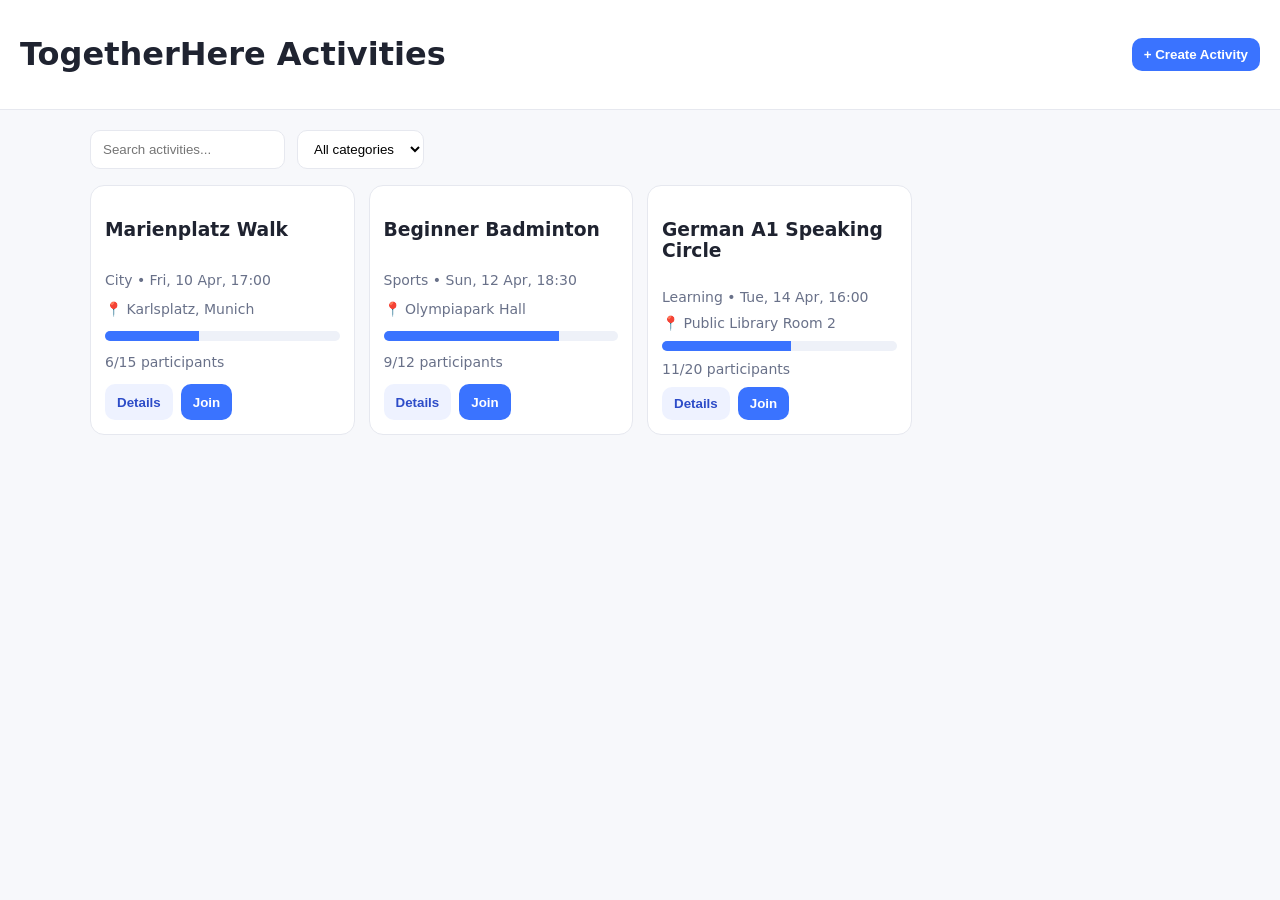
==== commit 48c136d8: "Update index.html" ====
--- a/index.html
+++ b/index.html
@@ -1,2010 +1,75 @@
 <!doctype html>
 <html lang="en">
 <head>
-  <meta charset="utf-8" />
-  <meta name="viewport" content="width=device-width,initial-scale=1" />
+  <meta charset="UTF-8" />
+  <meta name="viewport" content="width=device-width, initial-scale=1.0" />
   <title>TogetherHere — Activities</title>
-
-  <!-- Fonts -->
-  <link rel="preconnect" href="https://fonts.googleapis.com">
-  <link rel="preconnect" href="https://fonts.gstatic.com" crossorigin>
-  <link href="https://fonts.googleapis.com/css2?family=Poppins:wght@300;400;500;600&family=Quicksand:wght@600;700&display=swap" rel="stylesheet">
-
-    <link rel="stylesheet" href="assets/styles/main.css" />
-  <link rel="stylesheet" href="assets/styles/activities.css" />
+  <link rel="stylesheet" href="./activities.css" />
 </head>
-
 <body>
-  <header class="nav">
-    <div class="container nav-inner">
-      <div class="brand">
-        <img class="brand-logo" src="/images/logo1-TH.jpeg" alt="TogetherHere logo" width="28" height="28" loading="eager" decoding="async">
-        <span class="brand-name" aria-label="TogetherHere">
-          <span class="together">Together</span><span class="here">Here</span>
-        </span>
-      </div>
-
-      <div class="nav-actions">
-        <button class="lang" type="button" aria-label="Region selector">Munich ▾</button>
-        <button class="lang" type="button" aria-label="Language selector">EN ▾</button>
-
-        <div data-auth-user>
-          <span class="muted" data-auth-user-label></span>
-        </div>
-
-        <a class="icon-btn" href="index.html" title="Logout" aria-label="Logout" data-auth-logout>
-          <svg width="18" height="18" viewBox="0 0 24 24" fill="none" aria-hidden="true">
-            <path d="M10 17l5-5-5-5" stroke="#3A73FF" stroke-width="2" stroke-linecap="round" stroke-linejoin="round"/>
-            <path d="M15 12H3" stroke="#3A73FF" stroke-width="2" stroke-linecap="round"/>
-            <path d="M21 21V3" stroke="#3A73FF" stroke-width="2" stroke-linecap="round"/>
-          </svg>
-        </a>
-      </div>
-      <button class="header-plus-btn" id="headerPlusBtn" type="button" aria-label="Create new activity">
-        <span aria-hidden="true">+</span>
-      </button>
-    </div>
+  <header class="topbar">
+    <h1>TogetherHere Activities</h1>
+    <button id="openCreateBtn" class="btn btn-primary">+ Create Activity</button>
   </header>
 
   <main class="container">
-    <section class="activity-creator" id="activityCreatorAnchor">
-      <button class="hero-plus-btn" id="heroPlusBtn" type="button" aria-expanded="false" aria-controls="activityCreateForm">
-        <span aria-hidden="true">+</span>
-      </button>
-      <p class="hero-plus-subtitle">What do you want to do ?</p>
-
-      <form class="create-form" id="activityCreateForm" novalidate hidden>
-        <h2>Create a new activity</h2>
-        <div class="create-grid">
-          <label class="line-field">
-            <span>Title</span>
-            <input type="text" name="title" placeholder="add a title" required>
-          </label>
-          <label class="line-field">
-            <span>Location</span>
-            <input type="text" name="location" placeholder="add a location" required>
-          </label>
-          <label class="line-field line-field-split">
-            <span>Date & time</span>
-            <div class="split-inputs">
-              <input type="date" name="date" required>
-              <input type="time" name="time" required>
-            </div>
-          </label>
-          <label class="line-field participant-field">
-            <span>Participants needed</span>
-            <input type="number" name="needed" min="1" step="1" placeholder="add participant count" required>
-          </label>
-          <fieldset class="line-field full category-select-field">
-            <legend>Category</legend>
-            <div class="category-picker" id="categoryPicker" role="radiogroup" aria-label="Choose a category for your activity">
-              <button type="button" class="category-pill" data-category-target="getting-to-know-the-city" role="radio" aria-checked="false">Getting to Know the City</button>
-              <button type="button" class="category-pill" data-category-target="sports" role="radio" aria-checked="false">Sports</button>
-              <button type="button" class="category-pill" data-category-target="language-learning" role="radio" aria-checked="false">Language &amp; Learning</button>
-              <button type="button" class="category-pill" data-category-target="creative-social" role="radio" aria-checked="false">Creative &amp; Social</button>
-              <button type="button" class="category-pill" data-category-target="other-activities" role="radio" aria-checked="false">Other Activities</button>
-            </div>
-          </fieldset>
-          <div class="line-field full description-requirements-field">
-            <div class="description-requirements-grid">
-              <label class="line-field">
-                <span>Description</span>
-                <textarea name="description" rows="3" placeholder="add a description (minimum 20 words)" required></textarea>
-              </label>
-              <label class="line-field">
-                <span>Requirements</span>
-                <textarea name="requirements" rows="3" placeholder="one requirement per line"></textarea>
-              </label>
-            </div>
-          </div>
-          <label class="line-field full upload-field">
-            <span>Image upload</span>
-            <input type="file" name="image" accept="image/*">
-          </label>
-        </div>
-        <p class="form-error" id="createFormError" aria-live="polite"></p>
-        <div class="create-actions">
-          <button class="btn btn-primary" type="submit">Add activity</button>
-        </div>
-      </form>
+    <section class="controls">
+      <input id="searchInput" type="text" placeholder="Search activities..." />
+      <select id="categoryFilter">
+        <option value="all">All categories</option>
+        <option value="city">City</option>
+        <option value="sports">Sports</option>
+        <option value="learning">Learning</option>
+        <option value="social">Social</option>
+      </select>
     </section>
 
-    <section class="page-head">
-      <h1>Activities</h1>
-      <p class="muted">Scroll categories horizontally. Click “More” to open details.</p>
-    </section>
+    <section id="activityGrid" class="grid" aria-live="polite"></section>
+  </main>
 
-    <!-- Categories -->
-    <section class="category" data-category-key="getting-to-know-the-city">
-      <div class="category-title">
-        <h2>Getting to Know the City</h2>
-        <span class="hint">Landmarks • Castles • Attractions</span>
+  <!-- Create Activity Modal -->
+  <div id="createModal" class="modal-backdrop hidden" role="dialog" aria-modal="true" aria-labelledby="createTitle">
+    <div class="modal">
+      <div class="modal-header">
+        <h2 id="createTitle">Create Activity</h2>
+        <button id="closeCreateBtn" class="icon-btn" aria-label="Close">✕</button>
       </div>
 
-      <div class="slider-row">
-        <article class="card"
-          data-title="Nymphenburg Palace Visit"
-          data-meet="Marienplatz (Fischbrunnen)"
-          data-maps="Marienplatz Fischbrunnen, München"
-          data-datetime="2026-01-17T13:00"
-          data-duration="150"
-          data-initiator="Initiated by Lina"
-          data-requirements="Comfortable shoes. Optional: bring a public transport ticket (MVV)."
-          data-desc="We visit Nymphenburg Palace together and walk through the gardens. This is a calm and easy activity with no rush. You can enjoy the surroundings and take photos if you like. Perfect if you want to explore the city together with others."
-          data-img="/images/nymphenburg-TH.jpeg"
-          data-label="Participants"
-          data-signed="5"
-          data-needed="12">
-          <img alt="City landmark" src="/images/nymphenburg-TH.jpeg" width="240" height="140" loading="lazy" decoding="async">
-          <div class="card-body">
-            <h3>Nymphenburg Palace Visit</h3>
-            <p>Visit a famous palace and enjoy the gardens.</p>
-            <div class="meta">
-              <div class="meta-line"><span>Meet:</span><span>Marienplatz</span></div>
-              <div class="meta-line"><span>Sat, 17 Jan</span><span class="dot-sep">•</span><span>13:00</span></div>
-            </div>
-            <div class="count" data-count-ui></div>
-            <button class="more" type="button">More</button>
-          </div>
-        </article>
-
-        <article class="card"
-          data-title="Marienplatz Walk"
-          data-meet="Karlsplatz (Stachus)"
-          data-maps="Karlsplatz Stachus, München"
-          data-datetime="2026-01-18T11:00"
-          data-duration="75"
-          data-initiator="Initiated by Omar"
-          data-requirements="None."
-          data-desc="We take a relaxed walk around Marienplatz and nearby streets. The focus is on getting to know the city center. There is no fixed plan and no pressure. Just come along and enjoy the walk."
-          data-img="/images/marienplatz-TH.jpeg"
-          data-label="Participants"
-          data-signed="8"
-          data-needed="20">
-          <img alt="City attraction" src="/images/marienplatz-TH.jpeg" width="240" height="140" loading="lazy" decoding="async">
-          <div class="card-body">
-            <h3>Marienplatz Walk</h3>
-            <p>See the main square and nearby streets.</p>
-            <div class="meta">
-              <div class="meta-line"><span>Meet:</span><span>Stachus</span></div>
-              <div class="meta-line"><span>Sun, 18 Jan</span><span class="dot-sep">•</span><span>11:00</span></div>
-            </div>
-            <div class="count" data-count-ui></div>
-            <button class="more" type="button">More</button>
-          </div>
-        </article>
-
-        <article class="card"
-          data-title="Munich Residenz Courtyard"
-          data-meet="Odeonsplatz (Feldherrnhalle)"
-          data-maps="Odeonsplatz Feldherrnhalle, München"
-          data-datetime="2026-01-20T16:30"
-          data-duration="75"
-          data-initiator="Initiated by Sara"
-          data-requirements="None."
-          data-desc="We visit the courtyard of the Munich Residenz together. This activity is quiet and focused on architecture and history. You can look around at your own pace. A good option if you prefer calm meetups."
-          data-img="/images/residenz-TH.jpeg"
-          data-label="Participants"
-          data-signed="4"
-          data-needed="10">
-          <img alt="Historic building" src="/images/residenz-TH.jpeg" width="240" height="140" loading="lazy" decoding="async">
-          <div class="card-body">
-            <h3>Munich Residenz Courtyard</h3>
-            <p>Calm meetup focused on architecture.</p>
-            <div class="meta">
-              <div class="meta-line"><span>Meet:</span><span>Odeonsplatz</span></div>
-              <div class="meta-line"><span>Tue, 20 Jan</span><span class="dot-sep">•</span><span>16:30</span></div>
-            </div>
-            <div class="count" data-count-ui></div>
-            <button class="more" type="button">More</button>
-          </div>
-        </article>
-
-        <article class="card"
-          data-title="Castle Neuschwanstein (Day Trip)"
-          data-meet="München Hbf (Main Hall)"
-          data-maps="München Hauptbahnhof, München"
-          data-datetime="2026-01-24T07:40"
-          data-duration="600"
-          data-initiator="Initiated by Ali"
-          data-requirements="Public transport ticket. Comfortable shoes. Bring water/snacks."
-          data-desc="We take a simple day trip by public transport to Castle Neuschwanstein. We meet centrally, travel together, and keep it relaxed. Perfect if you want an easy, guided-like day with others—no stress, no pressure."
-          data-img="/images/neuschwanstein-TH.jpeg"
-          data-label="Participants"
-          data-signed="6"
-          data-needed="9">
-          <img alt="Castle" src="/images/neuschwanstein-TH.jpeg" width="240" height="140" loading="lazy" decoding="async">
-          <div class="card-body">
-            <h3>Castle Neuschwanstein (Day Trip)</h3>
-            <p>Historic Bavarian landmark via public transport.</p>
-            <div class="meta">
-              <div class="meta-line"><span>Meet:</span><span>München Hbf</span></div>
-              <div class="meta-line"><span>Sat, 24 Jan</span><span class="dot-sep">•</span><span>07:40</span></div>
-            </div>
-            <div class="count" data-count-ui></div>
-            <button class="more" type="button">More</button>
-          </div>
-        </article>
-
-        <article class="card"
-          data-title="Olympiapark Walk & Viewpoints"
-          data-meet="Sendlinger Tor"
-          data-maps="Sendlinger Tor, München"
-          data-datetime="2026-01-22T15:30"
-          data-duration="90"
-          data-initiator="Initiated by Farah"
-          data-requirements="None."
-          data-desc="We meet and then go to Olympiapark for a relaxed walk through the park. We stop at a few viewpoints and enjoy the atmosphere. There is no fixed route and no pressure to talk. A calm way to explore Munich together."
-          data-img="/images/olympiapark-TH.jpeg"
-          data-label="Participants"
-          data-signed="3"
-          data-needed="14">
-          <img alt="City park" src="/images/olympiapark-TH.jpeg" width="240" height="140" loading="lazy" decoding="async">
-          <div class="card-body">
-            <h3>Olympiapark Walk & Viewpoints</h3>
-            <p>Easy walk with viewpoints and open pace.</p>
-            <div class="meta">
-              <div class="meta-line"><span>Meet:</span><span>Sendlinger Tor</span></div>
-              <div class="meta-line"><span>Thu, 22 Jan</span><span class="dot-sep">•</span><span>15:30</span></div>
-            </div>
-            <div class="count" data-count-ui></div>
-            <button class="more" type="button">More</button>
-          </div>
-        </article>
-
-        <article class="card"
-          data-title="Englischer Garten Landmark Walk"
-          data-meet="Universität (LMU Entrance)"
-          data-maps="Ludwig-Maximilians-Universität München"
-          data-datetime="2026-01-25T10:30"
-          data-duration="80"
-          data-initiator="Initiated by Jonas"
-          data-requirements="None."
-          data-desc="We meet near the university and then walk into the Englischer Garten to a few well-known spots. The pace is slow and you can join for as long as you like. This is a simple outdoor city activity with lots of space—calm and easy."
-          data-img="/images/EnglishGarden-TH.jpeg"
-          data-label="Participants"
-          data-signed="7"
-          data-needed="16">
-          <img alt="City garden" src="/images/EnglishGarden-TH.jpeg" width="240" height="140" loading="lazy" decoding="async">
-          <div class="card-body">
-            <h3>Englischer Garten Landmark Walk</h3>
-            <p>Calm city-nature walk with known spots.</p>
-            <div class="meta">
-              <div class="meta-line"><span>Meet:</span><span>Universität</span></div>
-              <div class="meta-line"><span>Sun, 25 Jan</span><span class="dot-sep">•</span><span>10:30</span></div>
-            </div>
-            <div class="count" data-count-ui></div>
-            <button class="more" type="button">More</button>
-          </div>
-        </article>
-      </div>
-    </section>
-
-    <section class="category" data-category-key="sports">
-      <div class="category-title">
-        <h2>Sports</h2>
-        <span class="hint">Casual • Friendly</span>
-      </div>
-
-      <div class="slider-row">
-        <article class="card"
-          data-title="Casual Football Kickabout"
-          data-meet="Gärtnerplatz"
-          data-maps="Gärtnerplatz, München"
-          data-datetime="2026-01-19T18:00"
-          data-duration="90"
-          data-initiator="Initiated by Ben"
-          data-requirements="Sports shoes. Optional: bring a bottle of water."
-          data-desc="This is a relaxed football meetup for all levels. You can join even if you haven’t played in a long time. The focus is on fun, not competition. Come as you are and play a bit."
-          data-img="/images/football-TH.jpeg"
-          data-label="Participants"
-          data-signed="10"
-          data-needed="16">
-          <img alt="Football field" src="/images/football-TH.jpeg" width="240" height="140" loading="lazy" decoding="async">
-          <div class="card-body">
-            <h3>Casual Football Kickabout</h3>
-            <p>Easy match — just join and play.</p>
-            <div class="meta">
-              <div class="meta-line"><span>Meet:</span><span>Gärtnerplatz</span></div>
-              <div class="meta-line"><span>Mon, 19 Jan</span><span class="dot-sep">•</span><span>18:00</span></div>
-            </div>
-            <div class="count" data-count-ui></div>
-            <button class="more" type="button">More</button>
-          </div>
-        </article>
-
-        <article class="card"
-          data-title="Park Jog (Beginner)"
-          data-meet="Münchner Freiheit"
-          data-maps="Münchner Freiheit, München"
-          data-datetime="2026-01-21T07:30"
-          data-duration="45"
-          data-initiator="Initiated by Mia"
-          data-requirements="Running shoes. Beginner-friendly."
-          data-desc="We go for an easy jog together in the park. The pace is slow and suitable for beginners. There is no pressure to keep up. You can stop or walk at any time."
-          data-img="/images/jogging-TH.jpeg"
-          data-label="Participants"
-          data-signed="4"
-          data-needed="10">
-          <img alt="Running" src="/images/jogging-TH.jpeg" width="240" height="140" loading="lazy" decoding="async">
-          <div class="card-body">
-            <h3>Park Jog (Beginner)</h3>
-            <p>Short route, calm pace.</p>
-            <div class="meta">
-              <div class="meta-line"><span>Meet:</span><span>M. Freiheit</span></div>
-              <div class="meta-line"><span>Wed, 21 Jan</span><span class="dot-sep">•</span><span>07:30</span></div>
-            </div>
-            <div class="count" data-count-ui></div>
-            <button class="more" type="button">More</button>
-          </div>
-        </article>
-
-        <article class="card"
-          data-title="Table Tennis Meetup"
-          data-meet="Isartor"
-          data-maps="Isartor, München"
-          data-datetime="2026-01-23T17:30"
-          data-duration="60"
-          data-initiator="Initiated by Noor"
-          data-requirements="None. If you have a paddle, you can bring it (optional)."
-          data-desc="We meet to play casual table tennis together. You don’t need special skills or experience. Games are short and friendly. It’s a simple way to be active and meet people."
-          data-img="/images/tabletennis-TH.jpeg"
-          data-label="Participants"
-          data-signed="6"
-          data-needed="12">
-          <img alt="Table tennis" src="/images/tabletennis-TH.jpeg" width="240" height="140" loading="lazy" decoding="async">
-          <div class="card-body">
-            <h3>Table Tennis Meetup</h3>
-            <p>Quick games, friendly vibe.</p>
-            <div class="meta">
-              <div class="meta-line"><span>Meet:</span><span>Isartor</span></div>
-              <div class="meta-line"><span>Fri, 23 Jan</span><span class="dot-sep">•</span><span>17:30</span></div>
-            </div>
-            <div class="count" data-count-ui></div>
-            <button class="more" type="button">More</button>
-          </div>
-        </article>
-
-        <article class="card"
-          data-title="Basketball (Casual)"
-          data-meet="Odeonsplatz"
-          data-maps="Odeonsplatz, München"
-          data-datetime="2026-01-26T19:00"
-          data-duration="75"
-          data-initiator="Initiated by Leo"
-          data-requirements="Sports shoes."
-          data-desc="We meet at an outdoor court to play basketball. This is a relaxed and friendly session. You can join for shooting or short games. Everyone is welcome."
-          data-img="/images/basketball-TH.jpeg"
-          data-label="Participants"
-          data-signed="5"
-          data-needed="12">
-          <img alt="Basketball court" src="/images/basketball-TH.jpeg" width="240" height="140" loading="lazy" decoding="async">
-          <div class="card-body">
-            <h3>Basketball (Casual)</h3>
-            <p>Relaxed meetup at the court.</p>
-            <div class="meta">
-              <div class="meta-line"><span>Meet:</span><span>Odeonsplatz</span></div>
-              <div class="meta-line"><span>Mon, 26 Jan</span><span class="dot-sep">•</span><span>19:00</span></div>
-            </div>
-            <div class="count" data-count-ui></div>
-            <button class="more" type="button">More</button>
-          </div>
-        </article>
-
-        <article class="card"
-          data-title="Badminton (Casual Doubles)"
-          data-meet="Hauptbahnhof"
-          data-maps="München Hauptbahnhof, München"
-          data-datetime="2026-01-28T18:30"
-          data-duration="90"
-          data-initiator="Initiated by Noor"
-          data-requirements="Indoor sports shoes. If you have a racket, bring it (optional)."
-          data-desc="We play casual badminton in a friendly atmosphere. You can join even if you are new to the sport. We rotate partners and keep everything relaxed. Come for a bit of movement and an easy meetup."
-          data-img="/images/badminton-TH.jpeg"
-          data-label="Participants"
-          data-signed="8"
-          data-needed="16">
-          <img alt="Badminton" src="/images/badminton-TH.jpeg" width="240" height="140" loading="lazy" decoding="async">
-          <div class="card-body">
-            <h3>Badminton (Casual Doubles)</h3>
-            <p>Friendly games, relaxed pace.</p>
-            <div class="meta">
-              <div class="meta-line"><span>Meet:</span><span>Hbf</span></div>
-              <div class="meta-line"><span>Wed, 28 Jan</span><span class="dot-sep">•</span><span>18:30</span></div>
-            </div>
-            <div class="count" data-count-ui></div>
-            <button class="more" type="button">More</button>
-          </div>
-        </article>
-
-        <article class="card"
-          data-title="Stretch & Mobility Session"
-          data-meet="Viktualienmarkt"
-          data-maps="Viktualienmarkt, München"
-          data-datetime="2026-01-31T09:30"
-          data-duration="60"
-          data-initiator="Initiated by Lea"
-          data-requirements="Comfortable clothing. Bring a small towel or mat if you have one (optional)."
-          data-desc="We do a simple stretch and mobility session together. The movements are easy and suitable for beginners. You can follow along at your own pace and take breaks anytime. A calm way to feel better and meet people without pressure."
-          data-img="/images/yoga-TH.jpeg"
-          data-label="Participants"
-          data-signed="9"
-          data-needed="14">
-          <img alt="Stretching" src="/images/yoga-TH.jpeg" width="240" height="140" loading="lazy" decoding="async">
-          <div class="card-body">
-            <h3>Stretch & Mobility Session</h3>
-            <p>Easy stretching, beginner-friendly.</p>
-            <div class="meta">
-              <div class="meta-line"><span>Meet:</span><span>Viktualienmarkt</span></div>
-              <div class="meta-line"><span>Sat, 31 Jan</span><span class="dot-sep">•</span><span>09:30</span></div>
-            </div>
-            <div class="count" data-count-ui></div>
-            <button class="more" type="button">More</button>
-          </div>
-        </article>
-      </div>
-    </section>
-
-    <!-- (rest of your categories unchanged) -->
-
-    <section class="category" data-category-key="language-learning">
-      <div class="category-title">
-        <h2>Language & Learning</h2>
-        <span class="hint">Practice • Support</span>
-      </div>
-
-      <div class="slider-row">
-        <article class="card"
-          data-title="Language Exchange (Café)"
-          data-meet="Sendlinger Tor"
-          data-maps="Sendlinger Tor, München"
-          data-datetime="2026-01-27T17:00"
-          data-duration="75"
-          data-initiator="Initiated by Hanna"
-          data-requirements="None."
-          data-desc="We meet in a café to practice languages together. The atmosphere is relaxed and friendly. You can speak as much or as little as you want. Mistakes are completely okay."
-          data-img="/images/cafe-TH.jpeg"
-          data-label="Participants"
-          data-signed="6"
-          data-needed="12">
-          <img alt="Cafe" src="/images/cafe-TH.jpeg" width="240" height="140" loading="lazy" decoding="async">
-          <div class="card-body">
-            <h3>Language Exchange (Café)</h3>
-            <p>Easy conversation practice.</p>
-            <div class="meta">
-              <div class="meta-line"><span>Meet:</span><span>Sendlinger Tor</span></div>
-              <div class="meta-line"><span>Tue, 27 Jan</span><span class="dot-sep">•</span><span>17:00</span></div>
-            </div>
-            <div class="count" data-count-ui></div>
-            <button class="more" type="button">More</button>
-          </div>
-        </article>
-
-        <article class="card"
-          data-title="Homework / Study Session"
-          data-meet="Universität"
-          data-maps="Universität (U-Bahn), München"
-          data-datetime="2026-01-29T16:00"
-          data-duration="90"
-          data-initiator="Initiated by Yusuf"
-          data-requirements="Bring your tasks/materials."
-          data-desc="Quiet study session. Bring your tasks. Help each other if needed."
-          data-img="/images/study-TH.jpeg"
-          data-label="Participants"
-          data-signed="5"
-          data-needed="10">
-          <img alt="Library" src="/images/study-TH.jpeg" width="240" height="140" loading="lazy" decoding="async">
-          <div class="card-body">
-            <h3>Homework / Study Session</h3>
-            <p>Calm space for learning.</p>
-            <div class="meta">
-              <div class="meta-line"><span>Meet:</span><span>Universität</span></div>
-              <div class="meta-line"><span>Thu, 29 Jan</span><span class="dot-sep">•</span><span>16:00</span></div>
-            </div>
-            <div class="count" data-count-ui></div>
-            <button class="more" type="button">More</button>
-          </div>
-        </article>
-
-        <article class="card"
-          data-title="CV Help (Basics)"
-          data-meet="Karlsplatz (Stachus)"
-          data-maps="Karlsplatz Stachus, München"
-          data-datetime="2026-02-03T18:15"
-          data-duration="60"
-          data-initiator="Initiated by Elena"
-          data-requirements="Bring your CV draft if you have one (optional)."
-          data-desc="Simple CV basics. Clear tips. Keep it short and helpful."
-          data-img="/images/CV-TH.jpeg"
-          data-label="Participants"
-          data-signed="7"
-          data-needed="12">
-          <img alt="Writing" src="/images/CV-TH.jpeg" width="240" height="140" loading="lazy" decoding="async">
-          <div class="card-body">
-            <h3>CV Help (Basics)</h3>
-            <p>Short help session.</p>
-            <div class="meta">
-              <div class="meta-line"><span>Meet:</span><span>Stachus</span></div>
-              <div class="meta-line"><span>Tue, 03 Feb</span><span class="dot-sep">•</span><span>18:15</span></div>
-            </div>
-            <div class="count" data-count-ui></div>
-            <button class="more" type="button">More</button>
-          </div>
-        </article>
-
-        <article class="card"
-          data-title="Beginner German (A1)"
-          data-meet="Marienplatz"
-          data-maps="Marienplatz, München"
-          data-datetime="2026-02-05T17:30"
-          data-duration="75"
-          data-initiator="Initiated by Karim"
-          data-requirements="None."
-          data-desc="Simple beginner practice. Focus on basic phrases."
-          data-img="https://source.unsplash.com/featured/1200x800/?german,language"
-          data-label="Participants"
-          data-signed="9"
-          data-needed="18">
-          <img alt="Learning" src="https://source.unsplash.com/featured/600x420/?language,learning" width="240" height="140" loading="lazy" decoding="async">
-          <div class="card-body">
-            <h3>Beginner German (A1)</h3>
-            <p>Basic phrases and practice.</p>
-            <div class="meta">
-              <div class="meta-line"><span>Meet:</span><span>Marienplatz</span></div>
-              <div class="meta-line"><span>Thu, 05 Feb</span><span class="dot-sep">•</span><span>17:30</span></div>
-            </div>
-            <div class="count" data-count-ui></div>
-            <button class="more" type="button">More</button>
-          </div>
-        </article>
-
-        <article class="card"
-          data-title="German in Daily Life (Simple Practice)"
-          data-meet="Viktualienmarkt"
-          data-maps="Viktualienmarkt, München"
-          data-datetime="2026-02-07T11:00"
-          data-duration="75"
-          data-initiator="Initiated by Hanna"
-          data-requirements="None."
-          data-desc="We practice simple German for everyday situations like shopping or appointments. The session is beginner-friendly and you can speak as much as you want. We keep it calm and supportive with no pressure. A good option if you want practical language confidence."
-          data-img="/images/daily-german.jpg"
-          data-label="Participants"
-          data-signed="6"
-          data-needed="14">
-          <img alt="Learning together" src="/images/daily-german.jpg" width="240" height="140" loading="lazy" decoding="async">
-          <div class="card-body">
-            <h3>German in Daily Life (Simple Practice)</h3>
-            <p>Practical phrases for everyday situations.</p>
-            <div class="meta">
-              <div class="meta-line"><span>Meet:</span><span>Viktualienmarkt</span></div>
-              <div class="meta-line"><span>Sat, 07 Feb</span><span class="dot-sep">•</span><span>11:00</span></div>
-            </div>
-            <div class="count" data-count-ui></div>
-            <button class="more" type="button">More</button>
-          </div>
-        </article>
-
-        <article class="card"
-          data-title="Job Search Basics (Support Session)"
-          data-meet="Universität"
-          data-maps="Universität (U-Bahn), München"
-          data-datetime="2026-02-10T16:30"
-          data-duration="75"
-          data-initiator="Initiated by Adam"
-          data-requirements="Bring any questions you have (optional: bring a laptop)."
-          data-desc="We meet to share simple job search tips and basic support. You can bring questions about where to look and how to apply. Everything stays practical and beginner-friendly. Join for a calm session with clear, helpful steps."
-          data-img="/images/job-search.jpg"
-          data-label="Participants"
-          data-signed="4"
-          data-needed="12">
-          <img alt="Job search" src="/images/job-search.jpg" width="240" height="140" loading="lazy" decoding="async">
-          <div class="card-body">
-            <h3>Job Search Basics (Support Session)</h3>
-            <p>Simple tips and support for applications.</p>
-            <div class="meta">
-              <div class="meta-line"><span>Meet:</span><span>Universität</span></div>
-              <div class="meta-line"><span>Tue, 10 Feb</span><span class="dot-sep">•</span><span>16:30</span></div>
-            </div>
-            <div class="count" data-count-ui></div>
-            <button class="more" type="button">More</button>
-          </div>
-        </article>
-      
-
-        <article class="card"
-          data-title="Email Writing for Daily Communication"
-          data-meet="Münchner Freiheit"
-          data-maps="Münchner Freiheit, München"
-          data-datetime="2026-02-12T17:45"
-          data-duration="75"
-          data-initiator="Initiated by Sofia"
-          data-requirements="Optional: bring one draft email on your phone."
-          data-desc="We practice short and polite emails for everyday needs like appointments, school messages, and housing questions. You will learn useful phrases, clear structure, and common formal expressions in simple German and English support."
-          data-img="https://source.unsplash.com/featured/1200x800/?email,writing"
-          data-label="Participants"
-          data-signed="8"
-          data-needed="15">
-          <img alt="Email writing" src="https://source.unsplash.com/featured/600x420/?email,laptop" width="240" height="140" loading="lazy" decoding="async">
-          <div class="card-body">
-            <h3>Email Writing for Daily Communication</h3>
-            <p>Write clear, polite emails for daily life.</p>
-            <div class="meta">
-              <div class="meta-line"><span>Meet:</span><span>M. Freiheit</span></div>
-              <div class="meta-line"><span>Thu, 12 Feb</span><span class="dot-sep">•</span><span>17:45</span></div>
-            </div>
-            <div class="count" data-count-ui></div>
-            <button class="more" type="button">More</button>
-          </div>
-        </article>
-      </div>
-    </section>
-
-
-    <section class="category" data-category-key="creative-social">
-      <div class="category-title">
-        <h2>Daily Life Support</h2>
-        <span class="hint">Practical • Everyday • Helpful</span>
-      </div>
-
-      <div class="slider-row">
-        <article class="card"
-          data-title="Supermarket Tour on a Budget"
-          data-meet="Karlsplatz (Stachus)"
-          data-maps="Karlsplatz Stachus, München"
-          data-datetime="2026-03-31T17:30"
-          data-duration="90"
-          data-initiator="Initiated by Amina"
-          data-requirements="Bring a reusable shopping bag and your questions."
-          data-desc="We walk through two nearby supermarkets and compare common prices for daily essentials. You learn where to find affordable products, what labels mean, and how to plan simple weekly shopping. We keep it practical, friendly, and beginner-friendly for anyone new in Munich."
-          data-img="https://source.unsplash.com/featured/1200x800/?supermarket,shopping"
-          data-label="Participants"
-          data-signed="7"
-          data-needed="14">
-          <img alt="Supermarket shelves" src="https://source.unsplash.com/featured/600x420/?supermarket,groceries" width="240" height="140" loading="lazy" decoding="async">
-          <div class="card-body">
-            <h3>Supermarket Tour on a Budget</h3>
-            <p>Learn low-cost shopping basics together.</p>
-            <div class="meta">
-              <div class="meta-line"><span>Meet:</span><span>Stachus</span></div>
-              <div class="meta-line"><span>Tue, 31 Mar</span><span class="dot-sep">•</span><span>17:30</span></div>
-            </div>
-            <div class="count" data-count-ui></div>
-            <button class="more" type="button">More</button>
-          </div>
-        </article>
-
-        <article class="card"
-          data-title="How Public Transport Works (MVV Basics)"
-          data-meet="München Hauptbahnhof"
-          data-maps="München Hauptbahnhof, München"
-          data-datetime="2026-04-02T16:45"
-          data-duration="75"
-          data-initiator="Initiated by Jonas"
-          data-requirements="Bring your phone for ticket app setup (optional)."
-          data-desc="This session explains zones, tickets, and common routes in Munich public transport. We go through real examples for commuting, appointments, and weekend trips. You can ask practical questions and practice planning routes with support."
-          data-img="https://source.unsplash.com/featured/1200x800/?subway,train"
-          data-label="Participants"
-          data-signed="9"
-          data-needed="18">
-          <img alt="Train platform" src="https://source.unsplash.com/featured/600x420/?metro,station" width="240" height="140" loading="lazy" decoding="async">
-          <div class="card-body">
-            <h3>How Public Transport Works (MVV Basics)</h3>
-            <p>Tickets, zones, and route planning made simple.</p>
-            <div class="meta">
-              <div class="meta-line"><span>Meet:</span><span>Hbf</span></div>
-              <div class="meta-line"><span>Thu, 02 Apr</span><span class="dot-sep">•</span><span>16:45</span></div>
-            </div>
-            <div class="count" data-count-ui></div>
-            <button class="more" type="button">More</button>
-          </div>
-        </article>
-
-        <article class="card"
-          data-title="Pharmacy & Health Appointment Vocabulary"
-          data-meet="Sendlinger Tor"
-          data-maps="Sendlinger Tor, München"
-          data-datetime="2026-04-04T11:00"
-          data-duration="70"
-          data-initiator="Initiated by Leila"
-          data-requirements="None. Notes are provided."
-          data-desc="We practice simple words and sentences for pharmacies and doctor appointments. The focus is clear communication for common everyday situations, like explaining symptoms or asking basic questions. Calm, supportive, and beginner-friendly."
-          data-img="https://source.unsplash.com/featured/1200x800/?pharmacy,health"
-          data-label="Participants"
-          data-signed="6"
-          data-needed="12">
-          <img alt="Pharmacy counter" src="https://source.unsplash.com/featured/600x420/?medicine,pharmacy" width="240" height="140" loading="lazy" decoding="async">
-          <div class="card-body">
-            <h3>Pharmacy & Health Appointment Vocabulary</h3>
-            <p>Useful phrases for health-related daily life.</p>
-            <div class="meta">
-              <div class="meta-line"><span>Meet:</span><span>Sendlinger Tor</span></div>
-              <div class="meta-line"><span>Sat, 04 Apr</span><span class="dot-sep">•</span><span>11:00</span></div>
-            </div>
-            <div class="count" data-count-ui></div>
-            <button class="more" type="button">More</button>
-          </div>
-        </article>
-
-        <article class="card"
-          data-title="Banking Basics in Germany"
-          data-meet="Marienplatz"
-          data-maps="Marienplatz, München"
-          data-datetime="2026-04-07T18:00"
-          data-duration="75"
-          data-initiator="Initiated by David"
-          data-requirements="Optional: bring your questions about account types and cards."
-          data-desc="We cover practical banking basics: account types, card payments, transfers, and common fees. The meetup gives clear examples and avoids jargon, so newcomers can handle everyday money tasks with more confidence."
-          data-img="https://source.unsplash.com/featured/1200x800/?banking,finance"
-          data-label="Participants"
-          data-signed="8"
-          data-needed="15">
-          <img alt="Bank card and phone" src="https://source.unsplash.com/featured/600x420/?debit,bank" width="240" height="140" loading="lazy" decoding="async">
-          <div class="card-body">
-            <h3>Banking Basics in Germany</h3>
-            <p>Understand cards, transfers, and fees.</p>
-            <div class="meta">
-              <div class="meta-line"><span>Meet:</span><span>Marienplatz</span></div>
-              <div class="meta-line"><span>Tue, 07 Apr</span><span class="dot-sep">•</span><span>18:00</span></div>
-            </div>
-            <div class="count" data-count-ui></div>
-            <button class="more" type="button">More</button>
-          </div>
-        </article>
-
-        <article class="card"
-          data-title="Recycling Rules Made Easy"
-          data-meet="Odeonsplatz"
-          data-maps="Odeonsplatz, München"
-          data-datetime="2026-04-10T17:00"
-          data-duration="60"
-          data-initiator="Initiated by Elena"
-          data-requirements="None."
-          data-desc="Munich recycling can feel confusing at first. We explain the main bin types and Pfand return system with practical examples from daily life. You leave with a simple checklist you can apply at home right away."
-          data-img="https://source.unsplash.com/featured/1200x800/?recycling,environment"
-          data-label="Participants"
-          data-signed="5"
-          data-needed="12">
-          <img alt="Recycling bins" src="https://source.unsplash.com/featured/600x420/?recycle,bins" width="240" height="140" loading="lazy" decoding="async">
-          <div class="card-body">
-            <h3>Recycling Rules Made Easy</h3>
-            <p>Simple guide to local recycling and Pfand.</p>
-            <div class="meta">
-              <div class="meta-line"><span>Meet:</span><span>Odeonsplatz</span></div>
-              <div class="meta-line"><span>Fri, 10 Apr</span><span class="dot-sep">•</span><span>17:00</span></div>
-            </div>
-            <div class="count" data-count-ui></div>
-            <button class="more" type="button">More</button>
-          </div>
-        </article>
-
-        <article class="card"
-          data-title="Simple Home Cooking Prep Group"
-          data-meet="Isartor"
-          data-maps="Isartor, München"
-          data-datetime="2026-04-12T13:30"
-          data-duration="90"
-          data-initiator="Initiated by Sara"
-          data-requirements="Bring one easy recipe idea (optional)."
-          data-desc="We share simple meal prep ideas for busy weeks and discuss affordable ingredients available locally. This is not a formal cooking class, but a practical exchange for planning balanced meals and saving time."
-          data-img="https://source.unsplash.com/featured/1200x800/?mealprep,cooking"
-          data-label="Participants"
-          data-signed="10"
-          data-needed="16">
-          <img alt="Meal prep containers" src="https://source.unsplash.com/featured/600x420/?cooking,meal" width="240" height="140" loading="lazy" decoding="async">
-          <div class="card-body">
-            <h3>Simple Home Cooking Prep Group</h3>
-            <p>Easy food planning ideas for everyday life.</p>
-            <div class="meta">
-              <div class="meta-line"><span>Meet:</span><span>Isartor</span></div>
-              <div class="meta-line"><span>Sun, 12 Apr</span><span class="dot-sep">•</span><span>13:30</span></div>
-            </div>
-            <div class="count" data-count-ui></div>
-            <button class="more" type="button">More</button>
-          </div>
-        </article>
-
-        <article class="card"
-          data-title="Official Letters: Understand & Reply"
-          data-meet="Universität"
-          data-maps="Universität (U-Bahn), München"
-          data-datetime="2026-04-14T18:15"
-          data-duration="80"
-          data-initiator="Initiated by Karim"
-          data-requirements="Bring a sample letter (personal data covered)."
-          data-desc="Many official letters are hard to understand, especially in a new language. In this support meetup, we read typical letter structures and practice safe, simple response strategies. We focus on clarity and practical next steps."
-          data-img="https://source.unsplash.com/featured/1200x800/?documents,paperwork"
-          data-label="Participants"
-          data-signed="11"
-          data-needed="18">
-          <img alt="Paperwork help" src="https://source.unsplash.com/featured/600x420/?forms,documents" width="240" height="140" loading="lazy" decoding="async">
-          <div class="card-body">
-            <h3>Official Letters: Understand & Reply</h3>
-            <p>Learn to read and answer common letters.</p>
-            <div class="meta">
-              <div class="meta-line"><span>Meet:</span><span>Universität</span></div>
-              <div class="meta-line"><span>Tue, 14 Apr</span><span class="dot-sep">•</span><span>18:15</span></div>
-            </div>
-            <div class="count" data-count-ui></div>
-            <button class="more" type="button">More</button>
-          </div>
-        </article>
-      
-
-        <article class="card"
-          data-title="Neighborhood Services Walkthrough"
-          data-meet="Münchner Freiheit"
-          data-maps="Münchner Freiheit, München"
-          data-datetime="2026-04-16T17:30"
-          data-duration="75"
-          data-initiator="Initiated by Omar"
-          data-requirements="Bring a notebook for local addresses (optional)."
-          data-desc="We walk through key neighborhood services like post office, Bürgerbüro, and local support points. The group discusses when and why you might need each service, with practical tips for first-time visits and required documents."
-          data-img="https://source.unsplash.com/featured/1200x800/?city,services"
-          data-label="Participants"
-          data-signed="6"
-          data-needed="12">
-          <img alt="City services" src="https://source.unsplash.com/featured/600x420/?city,office" width="240" height="140" loading="lazy" decoding="async">
-          <div class="card-body">
-            <h3>Neighborhood Services Walkthrough</h3>
-            <p>Know where essential services are nearby.</p>
-            <div class="meta">
-              <div class="meta-line"><span>Meet:</span><span>M. Freiheit</span></div>
-              <div class="meta-line"><span>Thu, 16 Apr</span><span class="dot-sep">•</span><span>17:30</span></div>
-            </div>
-            <div class="count" data-count-ui></div>
-            <button class="more" type="button">More</button>
-          </div>
-        </article>
-
-        <article class="card"
-          data-title="Utility Bills Explained (Electricity, Internet, Rent)"
-          data-meet="Hauptbahnhof"
-          data-maps="München Hauptbahnhof, München"
-          data-datetime="2026-04-18T12:00"
-          data-duration="80"
-          data-initiator="Initiated by Lina"
-          data-requirements="Optional: bring a sample bill with personal info covered."
-          data-desc="Understanding monthly bills is easier with examples. We break down common utility bills line by line and explain contract terms, deadlines, and where to ask for help if something looks wrong."
-          data-img="https://source.unsplash.com/featured/1200x800/?bills,utilities"
-          data-label="Participants"
-          data-signed="9"
-          data-needed="15">
-          <img alt="Utility bills" src="https://source.unsplash.com/featured/600x420/?invoice,bills" width="240" height="140" loading="lazy" decoding="async">
-          <div class="card-body">
-            <h3>Utility Bills Explained</h3>
-            <p>Read electricity, internet, and rent bills.</p>
-            <div class="meta">
-              <div class="meta-line"><span>Meet:</span><span>Hbf</span></div>
-              <div class="meta-line"><span>Sat, 18 Apr</span><span class="dot-sep">•</span><span>12:00</span></div>
-            </div>
-            <div class="count" data-count-ui></div>
-            <button class="more" type="button">More</button>
-          </div>
-        </article>
-
-        <article class="card"
-          data-title="Appointment Booking Practice (Phone + Online)"
-          data-meet="Karlsplatz (Stachus)"
-          data-maps="Karlsplatz Stachus, München"
-          data-datetime="2026-04-20T18:00"
-          data-duration="70"
-          data-initiator="Initiated by Fatima"
-          data-requirements="Bring your phone for live practice (optional)."
-          data-desc="We practice booking appointments for doctors, offices, and services using simple scripts and online forms. This session focuses on confidence with common phrases, choosing times, and confirming bookings correctly."
-          data-img="https://source.unsplash.com/featured/1200x800/?calendar,appointment"
-          data-label="Participants"
-          data-signed="8"
-          data-needed="14">
-          <img alt="Calendar booking" src="https://source.unsplash.com/featured/600x420/?appointment,calendar" width="240" height="140" loading="lazy" decoding="async">
-          <div class="card-body">
-            <h3>Appointment Booking Practice</h3>
-            <p>Practice phone and online booking steps.</p>
-            <div class="meta">
-              <div class="meta-line"><span>Meet:</span><span>Stachus</span></div>
-              <div class="meta-line"><span>Mon, 20 Apr</span><span class="dot-sep">•</span><span>18:00</span></div>
-            </div>
-            <div class="count" data-count-ui></div>
-            <button class="more" type="button">More</button>
-          </div>
-        </article>
-      </div>
-    </section>
-
-    <section class="category">
-      <div class="category-title">
-        <h2>Women-Only Activities</h2>
-        <span class="hint">Safe Space • Support • Connection</span>
-      </div>
-
-      <div class="slider-row">
-        <article class="card"
-          data-title="Women-Only Welcome Circle"
-          data-meet="Viktualienmarkt"
-          data-maps="Viktualienmarkt, München"
-          data-datetime="2026-04-15T17:00"
-          data-duration="75"
-          data-initiator="Initiated by Huda"
-          data-requirements="Women-only space. None otherwise."
-          data-desc="A calm welcome meetup where women can get to know each other in a supportive environment. We share experiences about settling in Munich, exchange tips, and build trusted connections at your own pace."
-          data-img="https://source.unsplash.com/featured/1200x800/?women,community"
-          data-label="Participants"
-          data-signed="8"
-          data-needed="14">
-          <img alt="Women group meetup" src="https://source.unsplash.com/featured/600x420/?women,meeting" width="240" height="140" loading="lazy" decoding="async">
-          <div class="card-body">
-            <h3>Women-Only Welcome Circle</h3>
-            <p>Safe and friendly introductions for women.</p>
-            <div class="meta">
-              <div class="meta-line"><span>Meet:</span><span>Viktualienmarkt</span></div>
-              <div class="meta-line"><span>Wed, 15 Apr</span><span class="dot-sep">•</span><span>17:00</span></div>
-            </div>
-            <div class="count" data-count-ui></div>
-            <button class="more" type="button">More</button>
-          </div>
-        </article>
-
-        <article class="card"
-          data-title="Coffee & Confidence Chat (Women-Only)"
-          data-meet="Sendlinger Tor"
-          data-maps="Sendlinger Tor, München"
-          data-datetime="2026-04-17T10:30"
-          data-duration="70"
-          data-initiator="Initiated by Mariam"
-          data-requirements="Women-only space."
-          data-desc="This meetup focuses on confidence in everyday interactions, from appointments to speaking in groups. We discuss small practical steps and encourage each other in a relaxed, women-only setting."
-          data-img="https://source.unsplash.com/featured/1200x800/?women,cafe"
-          data-label="Participants"
-          data-signed="7"
-          data-needed="12">
-          <img alt="Women in cafe" src="https://source.unsplash.com/featured/600x420/?coffee,women" width="240" height="140" loading="lazy" decoding="async">
-          <div class="card-body">
-            <h3>Coffee & Confidence Chat (Women-Only)</h3>
-            <p>Supportive talk for everyday confidence.</p>
-            <div class="meta">
-              <div class="meta-line"><span>Meet:</span><span>Sendlinger Tor</span></div>
-              <div class="meta-line"><span>Fri, 17 Apr</span><span class="dot-sep">•</span><span>10:30</span></div>
-            </div>
-            <div class="count" data-count-ui></div>
-            <button class="more" type="button">More</button>
-          </div>
-        </article>
-
-        <article class="card"
-          data-title="Women Walk in Englischer Garten"
-          data-meet="Universität (LMU Entrance)"
-          data-maps="Ludwig-Maximilians-Universität München"
-          data-datetime="2026-04-18T15:00"
-          data-duration="90"
-          data-initiator="Initiated by Dina"
-          data-requirements="Comfortable shoes. Women-only group."
-          data-desc="A relaxed women-only walk in one of Munich's most loved parks. We keep an easy pace and open space for conversation, shared experiences, and community building without pressure."
-          data-img="https://source.unsplash.com/featured/1200x800/?women,park"
-          data-label="Participants"
-          data-signed="10"
-          data-needed="18">
-          <img alt="Women walking in park" src="https://source.unsplash.com/featured/600x420/?walking,park,women" width="240" height="140" loading="lazy" decoding="async">
-          <div class="card-body">
-            <h3>Women Walk in Englischer Garten</h3>
-            <p>Calm women-only outdoor meetup.</p>
-            <div class="meta">
-              <div class="meta-line"><span>Meet:</span><span>Universität</span></div>
-              <div class="meta-line"><span>Sat, 18 Apr</span><span class="dot-sep">•</span><span>15:00</span></div>
-            </div>
-            <div class="count" data-count-ui></div>
-            <button class="more" type="button">More</button>
-          </div>
-        </article>
-
-        <article class="card"
-          data-title="Women-Only Self-Care Evening"
-          data-meet="Gärtnerplatz"
-          data-maps="Gärtnerplatz, München"
-          data-datetime="2026-04-21T18:30"
-          data-duration="80"
-          data-initiator="Initiated by Fatima"
-          data-requirements="Women-only space. Bring water and a small towel."
-          data-desc="An easy self-care session with gentle stretching, breathing exercises, and short reflection prompts. Designed as a supportive women-only environment to recharge and connect in a calm way."
-          data-img="https://source.unsplash.com/featured/1200x800/?women,wellness"
-          data-label="Participants"
-          data-signed="9"
-          data-needed="14">
-          <img alt="Women wellness session" src="https://source.unsplash.com/featured/600x420/?wellness,women" width="240" height="140" loading="lazy" decoding="async">
-          <div class="card-body">
-            <h3>Women-Only Self-Care Evening</h3>
-            <p>Gentle reset and supportive community space.</p>
-            <div class="meta">
-              <div class="meta-line"><span>Meet:</span><span>Gärtnerplatz</span></div>
-              <div class="meta-line"><span>Tue, 21 Apr</span><span class="dot-sep">•</span><span>18:30</span></div>
-            </div>
-            <div class="count" data-count-ui></div>
-            <button class="more" type="button">More</button>
-          </div>
-        </article>
-
-        <article class="card"
-          data-title="German Practice for Women (Beginner)"
-          data-meet="Marienplatz"
-          data-maps="Marienplatz, München"
-          data-datetime="2026-04-23T16:30"
-          data-duration="75"
-          data-initiator="Initiated by Rana"
-          data-requirements="Women-only space. No prior level required."
-          data-desc="Beginner-friendly German practice focused on practical phrases for shopping, appointments, and daily interactions. The women-only setting helps participants speak comfortably and build confidence step by step."
-          data-img="https://source.unsplash.com/featured/1200x800/?women,language"
-          data-label="Participants"
-          data-signed="12"
-          data-needed="20">
-          <img alt="Women language class" src="https://source.unsplash.com/featured/600x420/?classroom,women" width="240" height="140" loading="lazy" decoding="async">
-          <div class="card-body">
-            <h3>German Practice for Women (Beginner)</h3>
-            <p>Practical language practice in a safe setting.</p>
-            <div class="meta">
-              <div class="meta-line"><span>Meet:</span><span>Marienplatz</span></div>
-              <div class="meta-line"><span>Thu, 23 Apr</span><span class="dot-sep">•</span><span>16:30</span></div>
-            </div>
-            <div class="count" data-count-ui></div>
-            <button class="more" type="button">More</button>
-          </div>
-        </article>
-
-        <article class="card"
-          data-title="Mothers Meetup: School & Kita Basics"
-          data-meet="Isartor"
-          data-maps="Isartor, München"
-          data-datetime="2026-04-25T11:30"
-          data-duration="85"
-          data-initiator="Initiated by Salma"
-          data-requirements="Women-only space. Mothers and caregivers welcome."
-          data-desc="A practical exchange for mothers and caregivers about school and daycare basics in Munich. We discuss enrollment timelines, communication tips, and useful local support resources in a calm women-only environment."
-          data-img="https://source.unsplash.com/featured/1200x800/?mothers,children"
-          data-label="Participants"
-          data-signed="6"
-          data-needed="12">
-          <img alt="Mothers support group" src="https://source.unsplash.com/featured/600x420/?mother,community" width="240" height="140" loading="lazy" decoding="async">
-          <div class="card-body">
-            <h3>Mothers Meetup: School & Kita Basics</h3>
-            <p>Helpful school/daycare orientation for mothers.</p>
-            <div class="meta">
-              <div class="meta-line"><span>Meet:</span><span>Isartor</span></div>
-              <div class="meta-line"><span>Sat, 25 Apr</span><span class="dot-sep">•</span><span>11:30</span></div>
-            </div>
-            <div class="count" data-count-ui></div>
-            <button class="more" type="button">More</button>
-          </div>
-        </article>
-
-        <article class="card"
-          data-title="Women Networking Brunch"
-          data-meet="Odeonsplatz"
-          data-maps="Odeonsplatz, München"
-          data-datetime="2026-04-26T12:00"
-          data-duration="90"
-          data-initiator="Initiated by Noor"
-          data-requirements="Women-only space. Optional: bring one personal goal to share."
-          data-desc="A women-only networking brunch to connect around life goals, work ideas, and community support. The format is structured but relaxed, with small-group introductions and time for meaningful conversation."
-          data-img="https://source.unsplash.com/featured/1200x800/?women,brunch"
-          data-label="Participants"
-          data-signed="11"
-          data-needed="16">
-          <img alt="Women brunch table" src="https://source.unsplash.com/featured/600x420/?brunch,women" width="240" height="140" loading="lazy" decoding="async">
-          <div class="card-body">
-            <h3>Women Networking Brunch</h3>
-            <p>Grow community and share goals together.</p>
-            <div class="meta">
-              <div class="meta-line"><span>Meet:</span><span>Odeonsplatz</span></div>
-              <div class="meta-line"><span>Sun, 26 Apr</span><span class="dot-sep">•</span><span>12:00</span></div>
-            </div>
-            <div class="count" data-count-ui></div>
-            <button class="more" type="button">More</button>
-          </div>
-        </article>
-      
-
-        <article class="card"
-          data-title="Women-Only Park Picnic & Chat"
-          data-meet="Englischer Garten Süd"
-          data-maps="Englischer Garten, München"
-          data-datetime="2026-04-28T13:00"
-          data-duration="95"
-          data-initiator="Initiated by Aisha"
-          data-requirements="Women-only space. Optional: bring a small snack."
-          data-desc="An open-air women-only picnic to build friendships and share practical life tips. The event is relaxed, with optional conversation prompts and plenty of space for newcomers to connect at a comfortable pace."
-          data-img="https://source.unsplash.com/featured/1200x800/?women,picnic"
-          data-label="Participants"
-          data-signed="9"
-          data-needed="16">
-          <img alt="Women picnic" src="https://source.unsplash.com/featured/600x420/?picnic,women" width="240" height="140" loading="lazy" decoding="async">
-          <div class="card-body">
-            <h3>Women-Only Park Picnic & Chat</h3>
-            <p>Connect and relax in a safe outdoor space.</p>
-            <div class="meta">
-              <div class="meta-line"><span>Meet:</span><span>E. Garten Süd</span></div>
-              <div class="meta-line"><span>Tue, 28 Apr</span><span class="dot-sep">•</span><span>13:00</span></div>
-            </div>
-            <div class="count" data-count-ui></div>
-            <button class="more" type="button">More</button>
-          </div>
-        </article>
-
-        <article class="card"
-          data-title="Women-Only Safety & City Confidence Walk"
-          data-meet="Sendlinger Tor"
-          data-maps="Sendlinger Tor, München"
-          data-datetime="2026-04-30T18:30"
-          data-duration="85"
-          data-initiator="Initiated by Rana"
-          data-requirements="Women-only group. Comfortable shoes."
-          data-desc="A guided women-only city walk focused on practical confidence in navigation, evening transit choices, and personal safety habits. Participants share tips and map helpful routes together in a supportive environment."
-          data-img="https://source.unsplash.com/featured/1200x800/?women,citywalk"
-          data-label="Participants"
-          data-signed="10"
-          data-needed="18">
-          <img alt="Women city walk" src="https://source.unsplash.com/featured/600x420/?walking,women,city" width="240" height="140" loading="lazy" decoding="async">
-          <div class="card-body">
-            <h3>Women-Only Safety & City Confidence Walk</h3>
-            <p>Explore safe routes and city confidence tips.</p>
-            <div class="meta">
-              <div class="meta-line"><span>Meet:</span><span>Sendlinger Tor</span></div>
-              <div class="meta-line"><span>Thu, 30 Apr</span><span class="dot-sep">•</span><span>18:30</span></div>
-            </div>
-            <div class="count" data-count-ui></div>
-            <button class="more" type="button">More</button>
-          </div>
-        </article>
-
-        <article class="card"
-          data-title="Women-Only Career Support Circle"
-          data-meet="Universität"
-          data-maps="Universität (U-Bahn), München"
-          data-datetime="2026-05-03T11:30"
-          data-duration="90"
-          data-initiator="Initiated by Mariam"
-          data-requirements="Women-only space. Optional: bring one career question."
-          data-desc="This women-only circle supports participants with career questions, confidence building, and practical next steps. The format combines peer mentoring and small-group advice for applications, learning plans, and networking."
-          data-img="https://source.unsplash.com/featured/1200x800/?women,career"
-          data-label="Participants"
-          data-signed="12"
-          data-needed="20">
-          <img alt="Women career circle" src="https://source.unsplash.com/featured/600x420/?women,professional" width="240" height="140" loading="lazy" decoding="async">
-          <div class="card-body">
-            <h3>Women-Only Career Support Circle</h3>
-            <p>Career support by women, for women.</p>
-            <div class="meta">
-              <div class="meta-line"><span>Meet:</span><span>Universität</span></div>
-              <div class="meta-line"><span>Sun, 03 May</span><span class="dot-sep">•</span><span>11:30</span></div>
-            </div>
-            <div class="count" data-count-ui></div>
-            <button class="more" type="button">More</button>
-          </div>
-        </article>
-      </div>
-    </section>
-
-    <section class="category">
-      <div class="category-title">
-        <h2>Jobs & Career</h2>
-        <span class="hint">Applications • Interviews • Growth</span>
-      </div>
-
-      <div class="slider-row">
-        <article class="card"
-          data-title="CV Clinic: Improve Your Resume"
-          data-meet="Karlsplatz (Stachus)"
-          data-maps="Karlsplatz Stachus, München"
-          data-datetime="2026-04-28T17:30"
-          data-duration="90"
-          data-initiator="Initiated by Elena"
-          data-requirements="Bring your CV draft (digital or printed)."
-          data-desc="Bring your current resume and receive clear, constructive feedback in small groups. We focus on structure, concise wording, and practical improvements for roles in Germany. Suitable for beginners and intermediate job seekers."
-          data-img="https://source.unsplash.com/featured/1200x800/?resume,career"
-          data-label="Participants"
-          data-signed="13"
-          data-needed="20">
-          <img alt="Resume writing" src="https://source.unsplash.com/featured/600x420/?cv,documents" width="240" height="140" loading="lazy" decoding="async">
-          <div class="card-body">
-            <h3>CV Clinic: Improve Your Resume</h3>
-            <p>Actionable feedback on your CV.</p>
-            <div class="meta">
-              <div class="meta-line"><span>Meet:</span><span>Stachus</span></div>
-              <div class="meta-line"><span>Tue, 28 Apr</span><span class="dot-sep">•</span><span>17:30</span></div>
-            </div>
-            <div class="count" data-count-ui></div>
-            <button class="more" type="button">More</button>
-          </div>
-        </article>
-
-        <article class="card"
-          data-title="LinkedIn Profile Setup Workshop"
-          data-meet="Universität"
-          data-maps="Universität (U-Bahn), München"
-          data-datetime="2026-04-30T18:00"
-          data-duration="75"
-          data-initiator="Initiated by Omar"
-          data-requirements="Bring a phone or laptop."
-          data-desc="We build or improve LinkedIn profiles step by step. Topics include headline writing, experience sections, and networking etiquette. The session stays practical and includes examples for entry-level and career-change paths."
-          data-img="https://source.unsplash.com/featured/1200x800/?linkedin,networking"
-          data-label="Participants"
-          data-signed="8"
-          data-needed="16">
-          <img alt="Laptop and networking" src="https://source.unsplash.com/featured/600x420/?laptop,professional" width="240" height="140" loading="lazy" decoding="async">
-          <div class="card-body">
-            <h3>LinkedIn Profile Setup Workshop</h3>
-            <p>Create a profile that recruiters can find.</p>
-            <div class="meta">
-              <div class="meta-line"><span>Meet:</span><span>Universität</span></div>
-              <div class="meta-line"><span>Thu, 30 Apr</span><span class="dot-sep">•</span><span>18:00</span></div>
-            </div>
-            <div class="count" data-count-ui></div>
-            <button class="more" type="button">More</button>
-          </div>
-        </article>
-
-        <article class="card"
-          data-title="Interview Practice (Mock Sessions)"
-          data-meet="Marienplatz"
-          data-maps="Marienplatz, München"
-          data-datetime="2026-05-02T11:00"
-          data-duration="100"
-          data-initiator="Initiated by Adam"
-          data-requirements="Optional: bring one job description."
-          data-desc="Participants practice interview questions in pairs and small groups with supportive feedback. We cover common introduction, motivation, and strengths questions, plus tips for clear communication and confidence under pressure."
-          data-img="https://source.unsplash.com/featured/1200x800/?interview,office"
-          data-label="Participants"
-          data-signed="10"
-          data-needed="18">
-          <img alt="Interview preparation" src="https://source.unsplash.com/featured/600x420/?interview,job" width="240" height="140" loading="lazy" decoding="async">
-          <div class="card-body">
-            <h3>Interview Practice (Mock Sessions)</h3>
-            <p>Rehearse common interview questions.</p>
-            <div class="meta">
-              <div class="meta-line"><span>Meet:</span><span>Marienplatz</span></div>
-              <div class="meta-line"><span>Sat, 02 May</span><span class="dot-sep">•</span><span>11:00</span></div>
-            </div>
-            <div class="count" data-count-ui></div>
-            <button class="more" type="button">More</button>
-          </div>
-        </article>
-
-        <article class="card"
-          data-title="Job Portals in Germany: Practical Guide"
-          data-meet="Isartor"
-          data-maps="Isartor, München"
-          data-datetime="2026-05-05T17:45"
-          data-duration="70"
-          data-initiator="Initiated by Karim"
-          data-requirements="Phone or laptop recommended."
-          data-desc="We review the main job platforms used in Germany and how to filter offers effectively. The session covers keyword strategy, alert setup, and avoiding common mistakes when applying for entry-level and skilled roles."
-          data-img="https://source.unsplash.com/featured/1200x800/?jobsearch,computer"
-          data-label="Participants"
-          data-signed="7"
-          data-needed="14">
-          <img alt="Job search online" src="https://source.unsplash.com/featured/600x420/?search,career" width="240" height="140" loading="lazy" decoding="async">
-          <div class="card-body">
-            <h3>Job Portals in Germany: Practical Guide</h3>
-            <p>Find roles faster with smarter search.</p>
-            <div class="meta">
-              <div class="meta-line"><span>Meet:</span><span>Isartor</span></div>
-              <div class="meta-line"><span>Tue, 05 May</span><span class="dot-sep">•</span><span>17:45</span></div>
-            </div>
-            <div class="count" data-count-ui></div>
-            <button class="more" type="button">More</button>
-          </div>
-        </article>
-
-        <article class="card"
-          data-title="German for Work: Essential Phrases"
-          data-meet="Sendlinger Tor"
-          data-maps="Sendlinger Tor, München"
-          data-datetime="2026-05-07T18:15"
-          data-duration="80"
-          data-initiator="Initiated by Hanna"
-          data-requirements="None. Beginner-friendly."
-          data-desc="This session focuses on useful German phrases for workplace communication. We practice greetings, short updates, and asking for clarification in a clear and respectful way, especially useful for newcomers to local work environments."
-          data-img="https://source.unsplash.com/featured/1200x800/?language,office"
-          data-label="Participants"
-          data-signed="12"
-          data-needed="20">
-          <img alt="Work language practice" src="https://source.unsplash.com/featured/600x420/?german,office" width="240" height="140" loading="lazy" decoding="async">
-          <div class="card-body">
-            <h3>German for Work: Essential Phrases</h3>
-            <p>Speak more confidently at work.</p>
-            <div class="meta">
-              <div class="meta-line"><span>Meet:</span><span>Sendlinger Tor</span></div>
-              <div class="meta-line"><span>Thu, 07 May</span><span class="dot-sep">•</span><span>18:15</span></div>
-            </div>
-            <div class="count" data-count-ui></div>
-            <button class="more" type="button">More</button>
-          </div>
-        </article>
-
-        <article class="card"
-          data-title="Career Change Stories & Advice"
-          data-meet="Odeonsplatz"
-          data-maps="Odeonsplatz, München"
-          data-datetime="2026-05-09T12:30"
-          data-duration="75"
-          data-initiator="Initiated by Lina"
-          data-requirements="None."
-          data-desc="Members who changed careers share what helped them most: learning plans, networking, and realistic timelines. A supportive conversation for people exploring a new field or rebuilding confidence after setbacks."
-          data-img="https://source.unsplash.com/featured/1200x800/?career,mentoring"
-          data-label="Participants"
-          data-signed="6"
-          data-needed="12">
-          <img alt="Career mentoring chat" src="https://source.unsplash.com/featured/600x420/?mentorship,people" width="240" height="140" loading="lazy" decoding="async">
-          <div class="card-body">
-            <h3>Career Change Stories & Advice</h3>
-            <p>Learn from real transition journeys.</p>
-            <div class="meta">
-              <div class="meta-line"><span>Meet:</span><span>Odeonsplatz</span></div>
-              <div class="meta-line"><span>Sat, 09 May</span><span class="dot-sep">•</span><span>12:30</span></div>
-            </div>
-            <div class="count" data-count-ui></div>
-            <button class="more" type="button">More</button>
-          </div>
-        </article>
-
-        <article class="card"
-          data-title="Networking Evening with Goal Cards"
-          data-meet="Gärtnerplatz"
-          data-maps="Gärtnerplatz, München"
-          data-datetime="2026-05-12T19:00"
-          data-duration="85"
-          data-initiator="Initiated by Yusuf"
-          data-requirements="Optional: bring business card or LinkedIn QR."
-          data-desc="A structured networking event where each participant defines one clear career goal and meets others who can help. Includes short guided rounds, practical follow-up tips, and a friendly atmosphere for meaningful contacts."
-          data-img="https://source.unsplash.com/featured/1200x800/?networking,event"
-          data-label="Participants"
-          data-signed="14"
-          data-needed="22">
-          <img alt="Professional networking" src="https://source.unsplash.com/featured/600x420/?networking,professionals" width="240" height="140" loading="lazy" decoding="async">
-          <div class="card-body">
-            <h3>Networking Evening with Goal Cards</h3>
-            <p>Meet people who match your career goals.</p>
-            <div class="meta">
-              <div class="meta-line"><span>Meet:</span><span>Gärtnerplatz</span></div>
-              <div class="meta-line"><span>Tue, 12 May</span><span class="dot-sep">•</span><span>19:00</span></div>
-            </div>
-            <div class="count" data-count-ui></div>
-            <button class="more" type="button">More</button>
-          </div>
-        </article>
-      
-
-        <article class="card"
-          data-title="Cover Letter Writing Sprint"
-          data-meet="Marienplatz"
-          data-maps="Marienplatz, München"
-          data-datetime="2026-05-14T18:15"
-          data-duration="85"
-          data-initiator="Initiated by Elena"
-          data-requirements="Bring one job posting you like."
-          data-desc="Participants draft a focused cover letter in one session with guided structure and feedback. We cover tailoring motivation, highlighting relevant strengths, and writing clearly for the German job market."
-          data-img="https://source.unsplash.com/featured/1200x800/?coverletter,writing"
-          data-label="Participants"
-          data-signed="9"
-          data-needed="16">
-          <img alt="Cover letter writing" src="https://source.unsplash.com/featured/600x420/?writing,career" width="240" height="140" loading="lazy" decoding="async">
-          <div class="card-body">
-            <h3>Cover Letter Writing Sprint</h3>
-            <p>Write a tailored letter with support.</p>
-            <div class="meta">
-              <div class="meta-line"><span>Meet:</span><span>Marienplatz</span></div>
-              <div class="meta-line"><span>Thu, 14 May</span><span class="dot-sep">•</span><span>18:15</span></div>
-            </div>
-            <div class="count" data-count-ui></div>
-            <button class="more" type="button">More</button>
-          </div>
-        </article>
-
-        <article class="card"
-          data-title="Salary Basics & Contract Terms 101"
-          data-meet="Odeonsplatz"
-          data-maps="Odeonsplatz, München"
-          data-datetime="2026-05-16T13:00"
-          data-duration="80"
-          data-initiator="Initiated by David"
-          data-requirements="None."
-          data-desc="Learn key terms from German employment contracts and salary components, including probation periods, overtime, and social contributions. We explain everything in simple language with practical examples."
-          data-img="https://source.unsplash.com/featured/1200x800/?salary,contract"
-          data-label="Participants"
-          data-signed="7"
-          data-needed="14">
-          <img alt="Contract overview" src="https://source.unsplash.com/featured/600x420/?contract,office" width="240" height="140" loading="lazy" decoding="async">
-          <div class="card-body">
-            <h3>Salary Basics & Contract Terms 101</h3>
-            <p>Understand pay and common contract clauses.</p>
-            <div class="meta">
-              <div class="meta-line"><span>Meet:</span><span>Odeonsplatz</span></div>
-              <div class="meta-line"><span>Sat, 16 May</span><span class="dot-sep">•</span><span>13:00</span></div>
-            </div>
-            <div class="count" data-count-ui></div>
-            <button class="more" type="button">More</button>
-          </div>
-        </article>
-
-        <article class="card"
-          data-title="Portfolio & Work Samples Lab"
-          data-meet="Isartor"
-          data-maps="Isartor, München"
-          data-datetime="2026-05-19T17:45"
-          data-duration="90"
-          data-initiator="Initiated by Yusuf"
-          data-requirements="Bring a laptop or phone with your files."
-          data-desc="A practical lab to organize work samples into a clean portfolio format. We discuss what recruiters expect, how to present projects clearly, and how to showcase strengths for different roles."
-          data-img="https://source.unsplash.com/featured/1200x800/?portfolio,work"
-          data-label="Participants"
-          data-signed="8"
-          data-needed="15">
-          <img alt="Portfolio preparation" src="https://source.unsplash.com/featured/600x420/?portfolio,laptop" width="240" height="140" loading="lazy" decoding="async">
-          <div class="card-body">
-            <h3>Portfolio & Work Samples Lab</h3>
-            <p>Prepare strong examples for applications.</p>
-            <div class="meta">
-              <div class="meta-line"><span>Meet:</span><span>Isartor</span></div>
-              <div class="meta-line"><span>Tue, 19 May</span><span class="dot-sep">•</span><span>17:45</span></div>
-            </div>
-            <div class="count" data-count-ui></div>
-            <button class="more" type="button">More</button>
-          </div>
-        </article>
-      </div>
-    </section>
-
-    <section class="category">
-      <div class="category-title">
-        <h2>Developing New Skills</h2>
-        <span class="hint">Practical • Digital • Hands-on</span>
-      </div>
-
-      <div class="slider-row">
-        <article class="card"
-          data-title="Digital Basics: Phone & Email Confidence"
-          data-meet="Marienplatz"
-          data-maps="Marienplatz, München"
-          data-datetime="2026-05-14T16:30"
-          data-duration="80"
-          data-initiator="Initiated by Nadia"
-          data-requirements="Bring your phone."
-          data-desc="This beginner workshop covers essential digital actions: email use, file sharing, and safe account settings. Great for anyone who wants to feel more confident using technology for daily tasks and communication."
-          data-img="https://source.unsplash.com/featured/1200x800/?smartphone,learning"
-          data-label="Participants"
-          data-signed="9"
-          data-needed="16">
-          <img alt="Digital skills training" src="https://source.unsplash.com/featured/600x420/?phone,training" width="240" height="140" loading="lazy" decoding="async">
-          <div class="card-body">
-            <h3>Digital Basics: Phone & Email Confidence</h3>
-            <p>Build everyday digital confidence.</p>
-            <div class="meta">
-              <div class="meta-line"><span>Meet:</span><span>Marienplatz</span></div>
-              <div class="meta-line"><span>Thu, 14 May</span><span class="dot-sep">•</span><span>16:30</span></div>
-            </div>
-            <div class="count" data-count-ui></div>
-            <button class="more" type="button">More</button>
-          </div>
-        </article>
-
-        <article class="card"
-          data-title="Intro to Spreadsheet Skills"
-          data-meet="Universität"
-          data-maps="Universität (U-Bahn), München"
-          data-datetime="2026-05-16T10:30"
-          data-duration="90"
-          data-initiator="Initiated by Ben"
-          data-requirements="Laptop recommended but not required."
-          data-desc="Learn core spreadsheet functions for budgeting, planning, and simple work tasks. We cover basic formulas, sorting, and clean table layout with guided examples and hands-on support."
-          data-img="https://source.unsplash.com/featured/1200x800/?spreadsheet,data"
-          data-label="Participants"
-          data-signed="7"
-          data-needed="14">
-          <img alt="Spreadsheet workshop" src="https://source.unsplash.com/featured/600x420/?excel,laptop" width="240" height="140" loading="lazy" decoding="async">
-          <div class="card-body">
-            <h3>Intro to Spreadsheet Skills</h3>
-            <p>Practical data tools for life and work.</p>
-            <div class="meta">
-              <div class="meta-line"><span>Meet:</span><span>Universität</span></div>
-              <div class="meta-line"><span>Sat, 16 May</span><span class="dot-sep">•</span><span>10:30</span></div>
-            </div>
-            <div class="count" data-count-ui></div>
-            <button class="more" type="button">More</button>
-          </div>
-        </article>
-
-        <article class="card"
-          data-title="Public Speaking Starter Circle"
-          data-meet="Isartor"
-          data-maps="Isartor, München"
-          data-datetime="2026-05-19T18:00"
-          data-duration="75"
-          data-initiator="Initiated by Mariam"
-          data-requirements="None."
-          data-desc="Participants practice short introductions and simple speaking exercises in a supportive group. The focus is confidence-building, clear communication, and reducing nervousness through repeated small steps."
-          data-img="https://source.unsplash.com/featured/1200x800/?publicspeaking,training"
-          data-label="Participants"
-          data-signed="11"
-          data-needed="18">
-          <img alt="Public speaking group" src="https://source.unsplash.com/featured/600x420/?presentation,group" width="240" height="140" loading="lazy" decoding="async">
-          <div class="card-body">
-            <h3>Public Speaking Starter Circle</h3>
-            <p>Practice speaking in a safe environment.</p>
-            <div class="meta">
-              <div class="meta-line"><span>Meet:</span><span>Isartor</span></div>
-              <div class="meta-line"><span>Tue, 19 May</span><span class="dot-sep">•</span><span>18:00</span></div>
-            </div>
-            <div class="count" data-count-ui></div>
-            <button class="more" type="button">More</button>
-          </div>
-        </article>
-
-        <article class="card"
-          data-title="Basic Design with Canva"
-          data-meet="Sendlinger Tor"
-          data-maps="Sendlinger Tor, München"
-          data-datetime="2026-05-21T17:15"
-          data-duration="85"
-          data-initiator="Initiated by Lea"
-          data-requirements="Laptop or tablet recommended."
-          data-desc="A hands-on introduction to simple visual design for flyers, CV layouts, and social posts. We cover templates, typography basics, and practical editing tips so beginners can create polished visuals quickly."
-          data-img="https://source.unsplash.com/featured/1200x800/?graphicdesign,computer"
-          data-label="Participants"
-          data-signed="8"
-          data-needed="14">
-          <img alt="Design on laptop" src="https://source.unsplash.com/featured/600x420/?design,laptop" width="240" height="140" loading="lazy" decoding="async">
-          <div class="card-body">
-            <h3>Basic Design with Canva</h3>
-            <p>Create simple, effective visuals.</p>
-            <div class="meta">
-              <div class="meta-line"><span>Meet:</span><span>Sendlinger Tor</span></div>
-              <div class="meta-line"><span>Thu, 21 May</span><span class="dot-sep">•</span><span>17:15</span></div>
-            </div>
-            <div class="count" data-count-ui></div>
-            <button class="more" type="button">More</button>
-          </div>
-        </article>
-
-        <article class="card"
-          data-title="Intro to Budget Planning"
-          data-meet="Viktualienmarkt"
-          data-maps="Viktualienmarkt, München"
-          data-datetime="2026-05-23T12:00"
-          data-duration="70"
-          data-initiator="Initiated by Amina"
-          data-requirements="Optional: bring notes on your monthly expenses."
-          data-desc="We build a simple monthly budget framework and discuss realistic saving habits. This workshop is practical and non-judgmental, focused on helping participants make clear money decisions in daily life."
-          data-img="https://source.unsplash.com/featured/1200x800/?budget,finance"
-          data-label="Participants"
-          data-signed="10"
-          data-needed="16">
-          <img alt="Budget planning notes" src="https://source.unsplash.com/featured/600x420/?budget,money" width="240" height="140" loading="lazy" decoding="async">
-          <div class="card-body">
-            <h3>Intro to Budget Planning</h3>
-            <p>Simple method to manage monthly money.</p>
-            <div class="meta">
-              <div class="meta-line"><span>Meet:</span><span>Viktualienmarkt</span></div>
-              <div class="meta-line"><span>Sat, 23 May</span><span class="dot-sep">•</span><span>12:00</span></div>
-            </div>
-            <div class="count" data-count-ui></div>
-            <button class="more" type="button">More</button>
-          </div>
-        </article>
-
-        <article class="card"
-          data-title="Photography Basics with Your Phone"
-          data-meet="Odeonsplatz"
-          data-maps="Odeonsplatz, München"
-          data-datetime="2026-05-26T18:30"
-          data-duration="90"
-          data-initiator="Initiated by Lina"
-          data-requirements="Bring a smartphone."
-          data-desc="Learn simple composition, light, and editing techniques to improve mobile photos. The session includes short practice tasks outdoors and friendly feedback, great for beginners who want better visual storytelling."
-          data-img="https://source.unsplash.com/featured/1200x800/?phone,photography"
-          data-label="Participants"
-          data-signed="12"
-          data-needed="20">
-          <img alt="Phone photography" src="https://source.unsplash.com/featured/600x420/?mobile,photography" width="240" height="140" loading="lazy" decoding="async">
-          <div class="card-body">
-            <h3>Photography Basics with Your Phone</h3>
-            <p>Take clearer and more creative photos.</p>
-            <div class="meta">
-              <div class="meta-line"><span>Meet:</span><span>Odeonsplatz</span></div>
-              <div class="meta-line"><span>Tue, 26 May</span><span class="dot-sep">•</span><span>18:30</span></div>
-            </div>
-            <div class="count" data-count-ui></div>
-            <button class="more" type="button">More</button>
-          </div>
-        </article>
-
-        <article class="card"
-          data-title="Problem-Solving Lab (Real-Life Scenarios)"
-          data-meet="Gärtnerplatz"
-          data-maps="Gärtnerplatz, München"
-          data-datetime="2026-05-28T17:30"
-          data-duration="80"
-          data-initiator="Initiated by Yusuf"
-          data-requirements="None."
-          data-desc="Small groups work through practical scenarios from daily life and work to improve decision-making and communication. The format is interactive, supportive, and designed to build confidence through collaboration."
-          data-img="https://source.unsplash.com/featured/1200x800/?teamwork,problemsolving"
-          data-label="Participants"
-          data-signed="9"
-          data-needed="15">
-          <img alt="Team problem solving" src="https://source.unsplash.com/featured/600x420/?teamwork,discussion" width="240" height="140" loading="lazy" decoding="async">
-          <div class="card-body">
-            <h3>Problem-Solving Lab (Real-Life Scenarios)</h3>
-            <p>Strengthen practical thinking with peers.</p>
-            <div class="meta">
-              <div class="meta-line"><span>Meet:</span><span>Gärtnerplatz</span></div>
-              <div class="meta-line"><span>Thu, 28 May</span><span class="dot-sep">•</span><span>17:30</span></div>
-            </div>
-            <div class="count" data-count-ui></div>
-            <button class="more" type="button">More</button>
-          </div>
-        </article>
-      
-
-        <article class="card"
-          data-title="Intro to AI Tools for Daily Productivity"
-          data-meet="Karlsplatz (Stachus)"
-          data-maps="Karlsplatz Stachus, München"
-          data-datetime="2026-05-30T16:30"
-          data-duration="85"
-          data-initiator="Initiated by Nadia"
-          data-requirements="Bring a phone or laptop."
-          data-desc="This beginner session introduces practical AI tools for writing, planning, and translation support. We focus on safe usage, realistic expectations, and simple prompts that can help with everyday tasks and learning."
-          data-img="https://source.unsplash.com/featured/1200x800/?ai,technology"
-          data-label="Participants"
-          data-signed="10"
-          data-needed="18">
-          <img alt="AI tools workshop" src="https://source.unsplash.com/featured/600x420/?technology,learning" width="240" height="140" loading="lazy" decoding="async">
-          <div class="card-body">
-            <h3>Intro to AI Tools for Daily Productivity</h3>
-            <p>Use AI tools for practical everyday tasks.</p>
-            <div class="meta">
-              <div class="meta-line"><span>Meet:</span><span>Stachus</span></div>
-              <div class="meta-line"><span>Sat, 30 May</span><span class="dot-sep">•</span><span>16:30</span></div>
-            </div>
-            <div class="count" data-count-ui></div>
-            <button class="more" type="button">More</button>
-          </div>
-        </article>
-
-        <article class="card"
-          data-title="Time Management & Study Planning"
-          data-meet="Universität"
-          data-maps="Universität (U-Bahn), München"
-          data-datetime="2026-06-02T18:00"
-          data-duration="75"
-          data-initiator="Initiated by Ben"
-          data-requirements="Optional: bring your weekly schedule."
-          data-desc="We practice simple planning methods for study, work, and personal tasks. Participants build a realistic weekly plan and learn prioritization techniques that reduce stress and improve follow-through."
-          data-img="https://source.unsplash.com/featured/1200x800/?timemanagement,planning"
-          data-label="Participants"
-          data-signed="9"
-          data-needed="16">
-          <img alt="Planning session" src="https://source.unsplash.com/featured/600x420/?planner,study" width="240" height="140" loading="lazy" decoding="async">
-          <div class="card-body">
-            <h3>Time Management & Study Planning</h3>
-            <p>Build routines that make goals achievable.</p>
-            <div class="meta">
-              <div class="meta-line"><span>Meet:</span><span>Universität</span></div>
-              <div class="meta-line"><span>Tue, 02 Jun</span><span class="dot-sep">•</span><span>18:00</span></div>
-            </div>
-            <div class="count" data-count-ui></div>
-            <button class="more" type="button">More</button>
-          </div>
-        </article>
-
-        <article class="card"
-          data-title="Creative Writing Basics (Story & Journal)"
-          data-meet="Marienplatz"
-          data-maps="Marienplatz, München"
-          data-datetime="2026-06-04T17:15"
-          data-duration="80"
-          data-initiator="Initiated by Lea"
-          data-requirements="Bring a notebook or phone notes app."
-          data-desc="A beginner-friendly writing circle where participants practice short journaling and story prompts. The focus is expression, structure, and confidence in writing regularly, with supportive feedback and no pressure."
-          data-img="https://source.unsplash.com/featured/1200x800/?writing,journal"
-          data-label="Participants"
-          data-signed="7"
-          data-needed="14">
-          <img alt="Writing workshop" src="https://source.unsplash.com/featured/600x420/?notebook,writing" width="240" height="140" loading="lazy" decoding="async">
-          <div class="card-body">
-            <h3>Creative Writing Basics</h3>
-            <p>Practice journaling and short storytelling.</p>
-            <div class="meta">
-              <div class="meta-line"><span>Meet:</span><span>Marienplatz</span></div>
-              <div class="meta-line"><span>Thu, 04 Jun</span><span class="dot-sep">•</span><span>17:15</span></div>
-            </div>
-            <div class="count" data-count-ui></div>
-            <button class="more" type="button">More</button>
-          </div>
-        </article>
-      </div>
-    </section>
-    <section class="category" style="padding-bottom:44px;">
-      <div class="category-title">
-        <h2>Arts & Creativity</h2>
-        <span class="hint">Create • Chill</span>
-      </div>
-
-      <div class="slider-row">
-        <article class="card"
-          data-title="Simple Painting Session"
-          data-meet="Isartor"
-          data-maps="Isartor, München"
-          data-datetime="2026-02-09T18:00"
-          data-duration="90"
-          data-initiator="Initiated by Anna"
-          data-requirements="None. Materials provided (optional: bring an apron)."
-          data-desc="Paint together. No skills needed."
-          data-img="https://source.unsplash.com/featured/1200x800/?painting,workshop"
-          data-label="Participants"
-          data-signed="6"
-          data-needed="12">
-          <img alt="Painting" src="https://source.unsplash.com/featured/600x420/?painting,workshop" width="240" height="140" loading="lazy" decoding="async">
-          <div class="card-body">
-            <h3>Simple Painting Session</h3>
-            <p>Relaxed painting time.</p>
-            <div class="meta">
-              <div class="meta-line"><span>Meet:</span><span>Isartor</span></div>
-              <div class="meta-line"><span>Mon, 09 Feb</span><span class="dot-sep">•</span><span>18:00</span></div>
-            </div>
-            <div class="count" data-count-ui></div>
-            <button class="more" type="button">More</button>
-          </div>
-        </article>
-
-        <article class="card"
-          data-title="Craft Table Meetup"
-          data-meet="Sendlinger Tor"
-          data-maps="Sendlinger Tor, München"
-          data-datetime="2026-02-16T17:30"
-          data-duration="75"
-          data-initiator="Initiated by Leo"
-          data-requirements="None. Materials provided."
-          data-desc="Simple crafts at a table. Chill vibe."
-          data-img="https://source.unsplash.com/featured/1200x800/?crafts,workshop"
-          data-label="Participants"
-          data-signed="8"
-          data-needed="16">
-          <img alt="Crafts" src="https://source.unsplash.com/featured/600x420/?crafts,workshop" width="240" height="140" loading="lazy" decoding="async">
-          <div class="card-body">
-            <h3>Craft Table Meetup</h3>
-            <p>Easy crafts, friendly.</p>
-            <div class="meta">
-              <div class="meta-line"><span>Meet:</span><span>Sendlinger Tor</span></div>
-              <div class="meta-line"><span>Mon, 16 Feb</span><span class="dot-sep">•</span><span>17:30</span></div>
-            </div>
-            <div class="count" data-count-ui></div>
-            <button class="more" type="button">More</button>
-          </div>
-        </article>
-
-        <article class="card"
-          data-title="Photography Walk (Objects)"
-          data-meet="Marienplatz"
-          data-maps="Marienplatz, München"
-          data-datetime="2026-02-18T16:00"
-          data-duration="75"
-          data-initiator="Initiated by Lina"
-          data-requirements="Phone camera is enough (optional: bring a camera)."
-          data-desc="Take simple photos of buildings and objects — no people focus."
-          data-img="https://source.unsplash.com/featured/1200x800/?photography,city"
-          data-label="Participants"
-          data-signed="5"
-          data-needed="12">
-          <img alt="Photography" src="https://source.unsplash.com/featured/600x420/?photography,city" width="240" height="140" loading="lazy" decoding="async">
-          <div class="card-body">
-            <h3>Photography Walk (Objects)</h3>
-            <p>Buildings, objects, calm pace.</p>
-            <div class="meta">
-              <div class="meta-line"><span>Meet:</span><span>Marienplatz</span></div>
-              <div class="meta-line"><span>Wed, 18 Feb</span><span class="dot-sep">•</span><span>16:00</span></div>
-            </div>
-            <div class="count" data-count-ui></div>
-            <button class="more" type="button">More</button>
-          </div>
-        </article>
-
-        <article class="card"
-          data-title="Music Listening Session"
-          data-meet="Odeonsplatz"
-          data-maps="Odeonsplatz, München"
-          data-datetime="2026-02-20T19:00"
-          data-duration="75"
-          data-initiator="Initiated by Omar"
-          data-requirements="None."
-          data-desc="Listen to music and share favorites. Keep it simple."
-          data-img="https://source.unsplash.com/featured/1200x800/?music,headphones"
-          data-label="Participants"
-          data-signed="10"
-          data-needed="18">
-          <img alt="Music" src="https://source.unsplash.com/featured/600x420/?music,headphones" width="240" height="140" loading="lazy" decoding="async">
-          <div class="card-body">
-            <h3>Music Listening Session</h3>
-            <p>Share songs, relaxed chat.</p>
-            <div class="meta">
-              <div class="meta-line"><span>Meet:</span><span>Odeonsplatz</span></div>
-              <div class="meta-line"><span>Fri, 20 Feb</span><span class="dot-sep">•</span><span>19:00</span></div>
-            </div>
-            <div class="count" data-count-ui></div>
-            <button class="more" type="button">More</button>
-          </div>
-        </article>
-      
-
-        <article class="card"
-          data-title="Collage & Mood Board Workshop"
-          data-meet="Karlsplatz (Stachus)"
-          data-maps="Karlsplatz Stachus, München"
-          data-datetime="2026-02-22T15:00"
-          data-duration="80"
-          data-initiator="Initiated by Sara"
-          data-requirements="None. Paper materials provided."
-          data-desc="Create a simple mood board with colors, images, and words that represent your goals or inspirations. This relaxed workshop is beginner-friendly and focuses on expression, not perfection."
-          data-img="https://source.unsplash.com/featured/1200x800/?collage,art"
-          data-label="Participants"
-          data-signed="7"
-          data-needed="14">
-          <img alt="Collage workshop" src="https://source.unsplash.com/featured/600x420/?collage,creative" width="240" height="140" loading="lazy" decoding="async">
-          <div class="card-body">
-            <h3>Collage & Mood Board Workshop</h3>
-            <p>Creative expression with paper and images.</p>
-            <div class="meta">
-              <div class="meta-line"><span>Meet:</span><span>Stachus</span></div>
-              <div class="meta-line"><span>Sun, 22 Feb</span><span class="dot-sep">•</span><span>15:00</span></div>
-            </div>
-            <div class="count" data-count-ui></div>
-            <button class="more" type="button">More</button>
-          </div>
-        </article>
-
-        <article class="card"
-          data-title="Poetry & Spoken Word Open Circle"
-          data-meet="Universität"
-          data-maps="Universität (U-Bahn), München"
-          data-datetime="2026-02-24T18:30"
-          data-duration="75"
-          data-initiator="Initiated by Omar"
-          data-requirements="Optional: bring a short poem or text."
-          data-desc="A welcoming creative circle to read poetry, share short texts, or just listen. You can participate in any language and at your own comfort level. The atmosphere is supportive and non-judgmental."
-          data-img="https://source.unsplash.com/featured/1200x800/?poetry,microphone"
-          data-label="Participants"
-          data-signed="9"
-          data-needed="16">
-          <img alt="Poetry night" src="https://source.unsplash.com/featured/600x420/?poetry,event" width="240" height="140" loading="lazy" decoding="async">
-          <div class="card-body">
-            <h3>Poetry & Spoken Word Open Circle</h3>
-            <p>Share words, stories, and inspiration.</p>
-            <div class="meta">
-              <div class="meta-line"><span>Meet:</span><span>Universität</span></div>
-              <div class="meta-line"><span>Tue, 24 Feb</span><span class="dot-sep">•</span><span>18:30</span></div>
-            </div>
-            <div class="count" data-count-ui></div>
-            <button class="more" type="button">More</button>
-          </div>
-        </article>
-
-        <article class="card"
-          data-title="Beginner Pottery Hand-Building"
-          data-meet="Isartor"
-          data-maps="Isartor, München"
-          data-datetime="2026-02-27T17:00"
-          data-duration="90"
-          data-initiator="Initiated by Anna"
-          data-requirements="Apron optional. Clay and tools provided."
-          data-desc="Try basic hand-building pottery techniques in a relaxed beginner session. We focus on simple forms and creative experimentation, with step-by-step guidance and time to socialize while creating."
-          data-img="https://source.unsplash.com/featured/1200x800/?pottery,ceramics"
-          data-label="Participants"
-          data-signed="6"
-          data-needed="12">
-          <img alt="Pottery class" src="https://source.unsplash.com/featured/600x420/?ceramics,workshop" width="240" height="140" loading="lazy" decoding="async">
-          <div class="card-body">
-            <h3>Beginner Pottery Hand-Building</h3>
-            <p>Shape clay and learn simple pottery basics.</p>
-            <div class="meta">
-              <div class="meta-line"><span>Meet:</span><span>Isartor</span></div>
-              <div class="meta-line"><span>Fri, 27 Feb</span><span class="dot-sep">•</span><span>17:00</span></div>
-            </div>
-            <div class="count" data-count-ui></div>
-            <button class="more" type="button">More</button>
-          </div>
-        </article>
-      </div>
-    </section>
-
-    <section class="category" data-category-key="other-activities">
-      <div class="category-title">
-        <h2>Other Activities</h2>
-        <span class="hint">Everything else</span>
-      </div>
-
-      <div class="slider-row">
-        <article class="card"
-          data-title="Board Game Free Play"
-          data-meet="München Hauptbahnhof"
-          data-maps="München Hauptbahnhof, München"
-          data-datetime="2026-03-03T18:00"
-          data-duration="90"
-          data-initiator="Initiated by Eva"
-          data-requirements="None. Beginner-friendly."
-          data-desc="Join a simple board game meetup where we pick one easy game and play in small groups. You can join for one round or stay longer. This is a relaxed activity made for people who just want to connect and have a low-pressure evening together."
-          data-img="https://source.unsplash.com/featured/1200x800/?boardgame,table"
-          data-label="Participants"
-          data-signed="4"
-          data-needed="10">
-          <img alt="Board game meetup" src="https://source.unsplash.com/featured/600x420/?boardgame,friends" width="240" height="140" loading="lazy" decoding="async">
-          <div class="card-body">
-            <h3>Board Game Free Play</h3>
-            <p>Easy social evening with one simple game.</p>
-            <div class="meta">
-              <div class="meta-line"><span>Meet:</span><span>München Hbf</span></div>
-              <div class="meta-line"><span>Tue, 03 Mar</span><span class="dot-sep">•</span><span>18:00</span></div>
-            </div>
-            <div class="count" data-count-ui></div>
-            <button class="more" type="button">More</button>
-          </div>
-        </article>
-      </div>
-    </section>
-  </main>
-
-  <!-- Modal -->
-  <div class="modal-backdrop" id="modalBackdrop" role="dialog" aria-modal="true" aria-label="Activity details" aria-hidden="true">
-    <div class="modal">
-      <div class="modal-media">
-        <img id="modalImg" alt="Activity image" src="" width="392" height="240" decoding="async">
-        <div class="media-under">
-          <div class="host-line" id="modalInitiator"></div>
-          <div class="participants-under">
-            <div class="ptext-inline">
-              <span><b>Participants</b></span>
-              <span id="modalCountText"></span>
-            </div>
-            <div class="pbar" aria-hidden="true"><div id="modalPBar"></div></div>
-          </div>
-        </div>
-      </div>
-
-      <div class="modal-content">
-        <div class="modal-top">
-          <h3 class="modal-title" id="modalTitle">Title</h3>
-          <button class="close" id="modalClose" type="button" aria-label="Close">✕</button>
-        </div>
-
-        <div class="modal-scroll">
-          <p class="modal-desc" id="modalDesc"></p>
-
-          <div class="fact-grid">
-            <!-- Location: clickable to open maps -->
-            <div class="fact fact-link" id="modalLocation" role="button" tabindex="0" aria-label="Open in Maps">
-              <div class="fact-title">Meetup location</div>
-              <div class="fact-value" id="modalLocationValue"></div>
-              <div class="calendar-hint">Click to open maps</div>
-            </div>
-
-            <!-- Date/time: clickable to add to calendar -->
-            <div class="fact fact-link" id="modalDateTime" role="button" tabindex="0" aria-label="Add to Calendar">
-              <div class="fact-title">Date & time</div>
-              <div class="fact-value" id="modalDateTimeValue"></div>
-              <div class="calendar-hint">Click to add to your calendar</div>
-            </div>
-          </div>
-
-          <div class="req">
-            <h4>Requirements</h4>
-            <p id="modalReq"></p>
-          </div>
-        </div>
-
-        <div class="modal-actions">
-          <button class="btn btn-primary" type="button">Participate</button>
-          <button class="btn btn-ghost" type="button">Save</button>
-        </div>
-
-        <span class="sr-only" id="modalHint">Press Escape to close</span>
-      </div>
+      <form id="createForm" class="form">
+        <label>Title <input name="title" required minlength="3" /></label>
+        <label>Category
+          <select name="category" required>
+            <option value="city">City</option>
+            <option value="sports">Sports</option>
+            <option value="learning">Learning</option>
+            <option value="social">Social</option>
+          </select>
+        </label>
+        <label>Location <input name="location" required /></label>
+        <label>Date & Time <input name="datetime" type="datetime-local" required /></label>
+        <label>Max participants <input name="capacity" type="number" min="2" value="10" required /></label>
+        <label>Description
+          <textarea name="description" rows="4" required minlength="20"></textarea>
+        </label>
+        <button class="btn btn-primary" type="submit">Add Activity</button>
+      </form>
     </div>
   </div>
 
-    <script src="assets/js/activities-entry.js" type="module"></script>
+  <!-- Details Modal -->
+  <div id="detailsModal" class="modal-backdrop hidden" role="dialog" aria-modal="true" aria-labelledby="detailsTitle">
+    <div class="modal">
+      <div class="modal-header">
+        <h2 id="detailsTitle">Activity Details</h2>
+        <button id="closeDetailsBtn" class="icon-btn" aria-label="Close">✕</button>
+      </div>
+      <div id="detailsContent"></div>
+    </div>
+  </div>
+
+  <!-- Toast -->
+  <div id="toast" class="toast hidden" role="status" aria-live="polite"></div>
+
+  <script src="./activities.js"></script>
 </body>
 </html>
--- a/activities.css
+++ b/activities.css
@@ -0,0 +1,142 @@
+:root {
+  --bg: #f7f8fb;
+  --card: #ffffff;
+  --text: #1f2330;
+  --muted: #697189;
+  --primary: #3a73ff;
+  --success: #1fa971;
+  --danger: #d54b4b;
+  --border: #e6e8ef;
+  --radius: 14px;
+}
+
+* { box-sizing: border-box; }
+body {
+  margin: 0;
+  font-family: Inter, system-ui, Arial, sans-serif;
+  background: var(--bg);
+  color: var(--text);
+}
+
+.topbar {
+  position: sticky;
+  top: 0;
+  z-index: 5;
+  background: white;
+  border-bottom: 1px solid var(--border);
+  padding: 14px 20px;
+  display: flex;
+  justify-content: space-between;
+  align-items: center;
+}
+
+.container {
+  width: min(1100px, 92vw);
+  margin: 20px auto 40px;
+}
+
+.controls {
+  display: flex;
+  gap: 12px;
+  margin-bottom: 16px;
+}
+.controls input, .controls select {
+  padding: 10px 12px;
+  border-radius: 10px;
+  border: 1px solid var(--border);
+  background: white;
+}
+
+.grid {
+  display: grid;
+  gap: 14px;
+  grid-template-columns: repeat(auto-fill, minmax(260px, 1fr));
+}
+
+.card {
+  background: var(--card);
+  border: 1px solid var(--border);
+  border-radius: var(--radius);
+  padding: 14px;
+  display: grid;
+  gap: 10px;
+}
+
+.meta { color: var(--muted); font-size: 14px; }
+.progress-wrap {
+  height: 10px;
+  background: #eef1f8;
+  border-radius: 999px;
+  overflow: hidden;
+}
+.progress {
+  height: 100%;
+  background: var(--primary);
+  width: 0%;
+  transition: width 220ms ease;
+}
+
+.actions {
+  display: flex;
+  gap: 8px;
+  flex-wrap: wrap;
+}
+
+.btn {
+  border: none;
+  border-radius: 10px;
+  padding: 9px 12px;
+  font-weight: 600;
+  cursor: pointer;
+}
+.btn-primary { background: var(--primary); color: white; }
+.btn-secondary { background: #eef2ff; color: #2d4cc8; }
+.btn-danger { background: #ffecef; color: var(--danger); }
+
+.icon-btn {
+  border: 1px solid var(--border);
+  background: white;
+  border-radius: 8px;
+  cursor: pointer;
+  padding: 4px 8px;
+}
+
+.modal-backdrop {
+  position: fixed; inset: 0;
+  background: rgba(15,20,40,0.42);
+  display: grid;
+  place-items: center;
+  z-index: 20;
+}
+.modal {
+  width: min(560px, 92vw);
+  max-height: 88vh;
+  overflow: auto;
+  background: white;
+  border-radius: var(--radius);
+  border: 1px solid var(--border);
+  padding: 14px;
+}
+.modal-header {
+  display: flex; justify-content: space-between; align-items: center;
+}
+.form { display: grid; gap: 10px; }
+.form input, .form select, .form textarea {
+  width: 100%;
+  margin-top: 4px;
+  padding: 10px;
+  border: 1px solid var(--border);
+  border-radius: 10px;
+}
+
+.toast {
+  position: fixed;
+  right: 16px;
+  bottom: 16px;
+  background: #1f2330;
+  color: white;
+  padding: 10px 14px;
+  border-radius: 10px;
+  z-index: 40;
+}
+.hidden { display: none !important; }
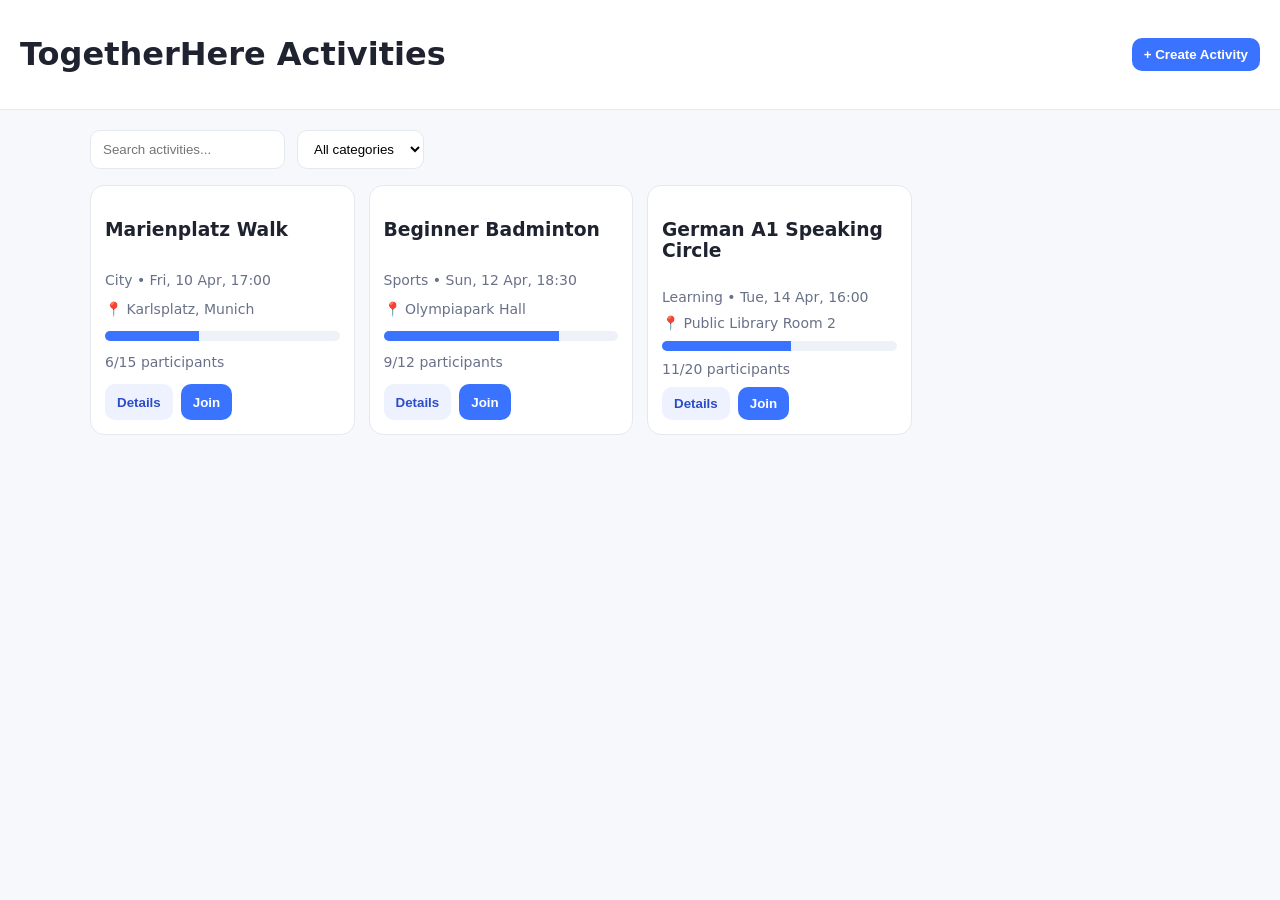
==== commit 95ce9baa: "Fix index.html asset references to index files" ====
--- a/index.html
+++ b/index.html
@@ -4,7 +4,7 @@
   <meta charset="UTF-8" />
   <meta name="viewport" content="width=device-width, initial-scale=1.0" />
   <title>TogetherHere — Activities</title>
-  <link rel="stylesheet" href="./activities.css" />
+  <link rel="stylesheet" href="./index.css" />
 </head>
 <body>
   <header class="topbar">
@@ -70,6 +70,6 @@
   <!-- Toast -->
   <div id="toast" class="toast hidden" role="status" aria-live="polite"></div>
 
-  <script src="./activities.js"></script>
+  <script src="./index.js"></script>
 </body>
 </html>
--- a/index.css
+++ b/index.css
@@ -0,0 +1,142 @@
+:root {
+  --bg: #f7f8fb;
+  --card: #ffffff;
+  --text: #1f2330;
+  --muted: #697189;
+  --primary: #3a73ff;
+  --success: #1fa971;
+  --danger: #d54b4b;
+  --border: #e6e8ef;
+  --radius: 14px;
+}
+
+* { box-sizing: border-box; }
+body {
+  margin: 0;
+  font-family: Inter, system-ui, Arial, sans-serif;
+  background: var(--bg);
+  color: var(--text);
+}
+
+.topbar {
+  position: sticky;
+  top: 0;
+  z-index: 5;
+  background: white;
+  border-bottom: 1px solid var(--border);
+  padding: 14px 20px;
+  display: flex;
+  justify-content: space-between;
+  align-items: center;
+}
+
+.container {
+  width: min(1100px, 92vw);
+  margin: 20px auto 40px;
+}
+
+.controls {
+  display: flex;
+  gap: 12px;
+  margin-bottom: 16px;
+}
+.controls input, .controls select {
+  padding: 10px 12px;
+  border-radius: 10px;
+  border: 1px solid var(--border);
+  background: white;
+}
+
+.grid {
+  display: grid;
+  gap: 14px;
+  grid-template-columns: repeat(auto-fill, minmax(260px, 1fr));
+}
+
+.card {
+  background: var(--card);
+  border: 1px solid var(--border);
+  border-radius: var(--radius);
+  padding: 14px;
+  display: grid;
+  gap: 10px;
+}
+
+.meta { color: var(--muted); font-size: 14px; }
+.progress-wrap {
+  height: 10px;
+  background: #eef1f8;
+  border-radius: 999px;
+  overflow: hidden;
+}
+.progress {
+  height: 100%;
+  background: var(--primary);
+  width: 0%;
+  transition: width 220ms ease;
+}
+
+.actions {
+  display: flex;
+  gap: 8px;
+  flex-wrap: wrap;
+}
+
+.btn {
+  border: none;
+  border-radius: 10px;
+  padding: 9px 12px;
+  font-weight: 600;
+  cursor: pointer;
+}
+.btn-primary { background: var(--primary); color: white; }
+.btn-secondary { background: #eef2ff; color: #2d4cc8; }
+.btn-danger { background: #ffecef; color: var(--danger); }
+
+.icon-btn {
+  border: 1px solid var(--border);
+  background: white;
+  border-radius: 8px;
+  cursor: pointer;
+  padding: 4px 8px;
+}
+
+.modal-backdrop {
+  position: fixed; inset: 0;
+  background: rgba(15,20,40,0.42);
+  display: grid;
+  place-items: center;
+  z-index: 20;
+}
+.modal {
+  width: min(560px, 92vw);
+  max-height: 88vh;
+  overflow: auto;
+  background: white;
+  border-radius: var(--radius);
+  border: 1px solid var(--border);
+  padding: 14px;
+}
+.modal-header {
+  display: flex; justify-content: space-between; align-items: center;
+}
+.form { display: grid; gap: 10px; }
+.form input, .form select, .form textarea {
+  width: 100%;
+  margin-top: 4px;
+  padding: 10px;
+  border: 1px solid var(--border);
+  border-radius: 10px;
+}
+
+.toast {
+  position: fixed;
+  right: 16px;
+  bottom: 16px;
+  background: #1f2330;
+  color: white;
+  padding: 10px 14px;
+  border-radius: 10px;
+  z-index: 40;
+}
+.hidden { display: none !important; }
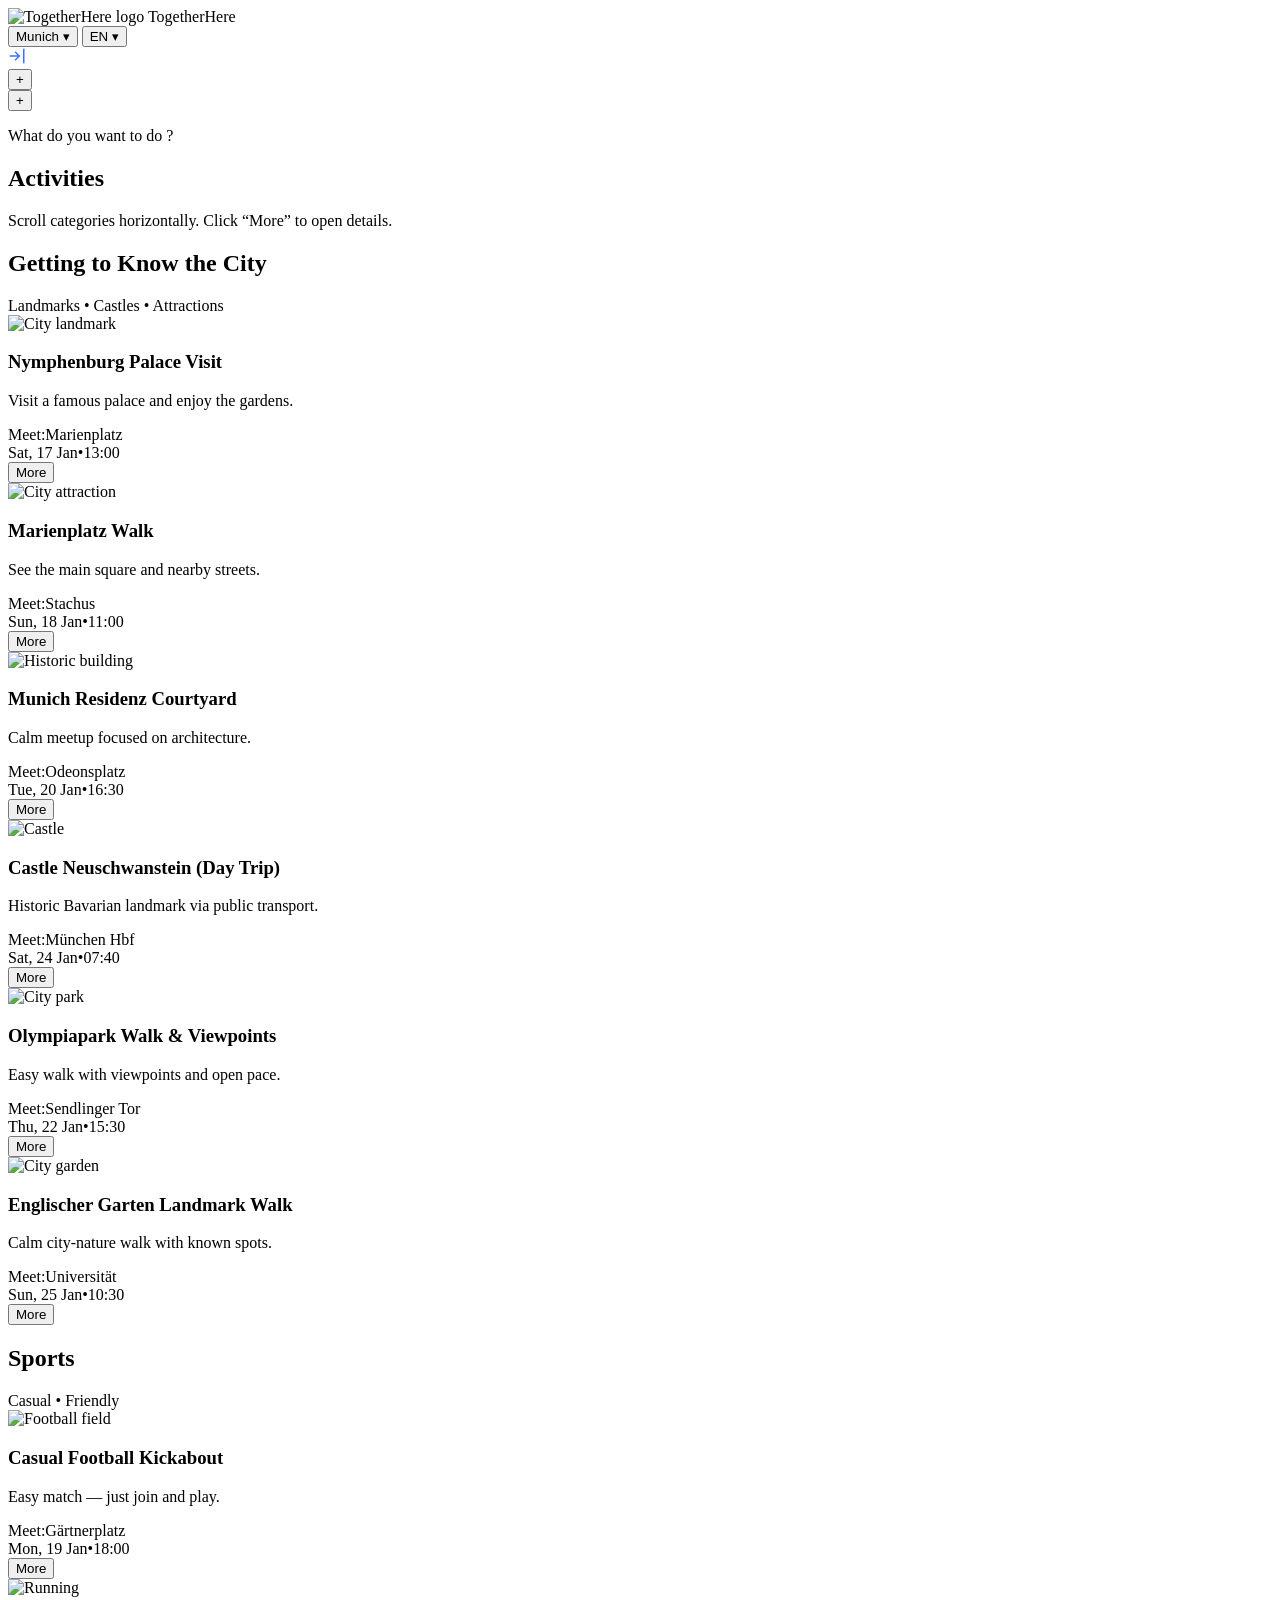
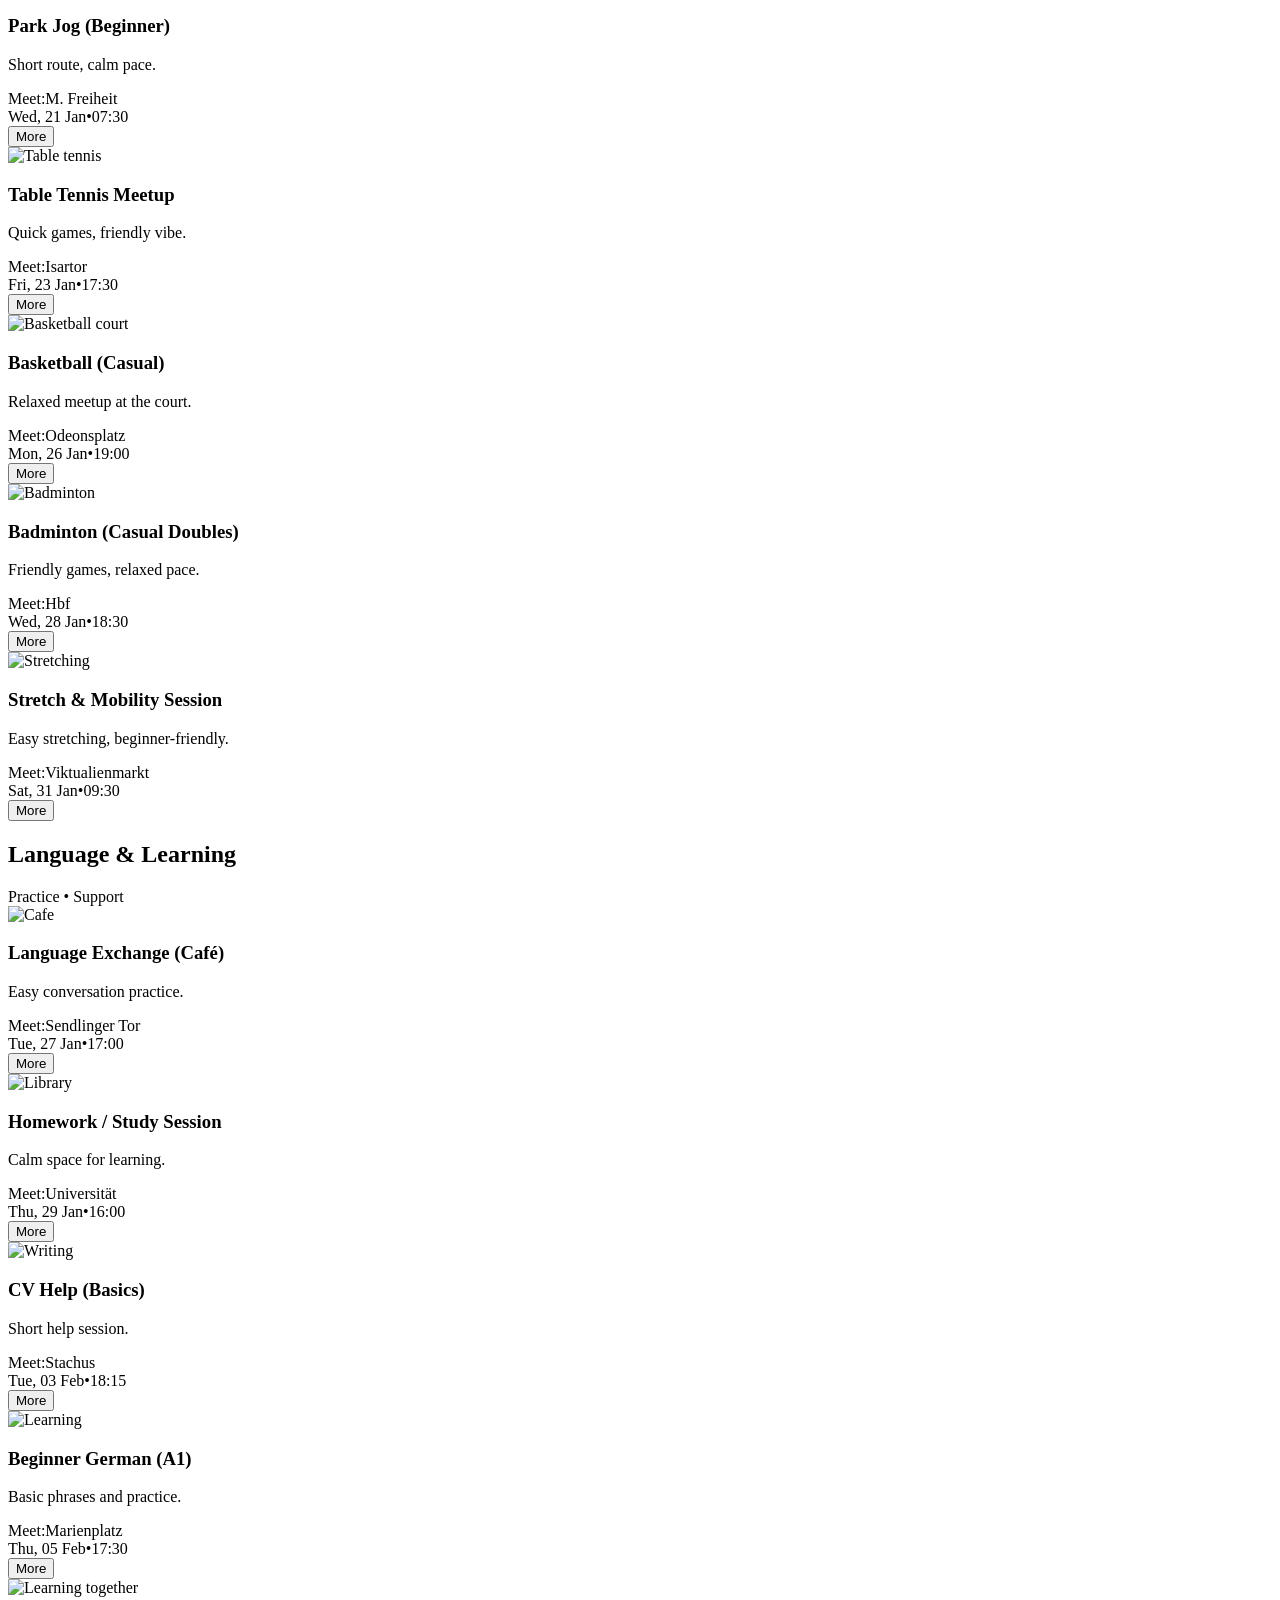
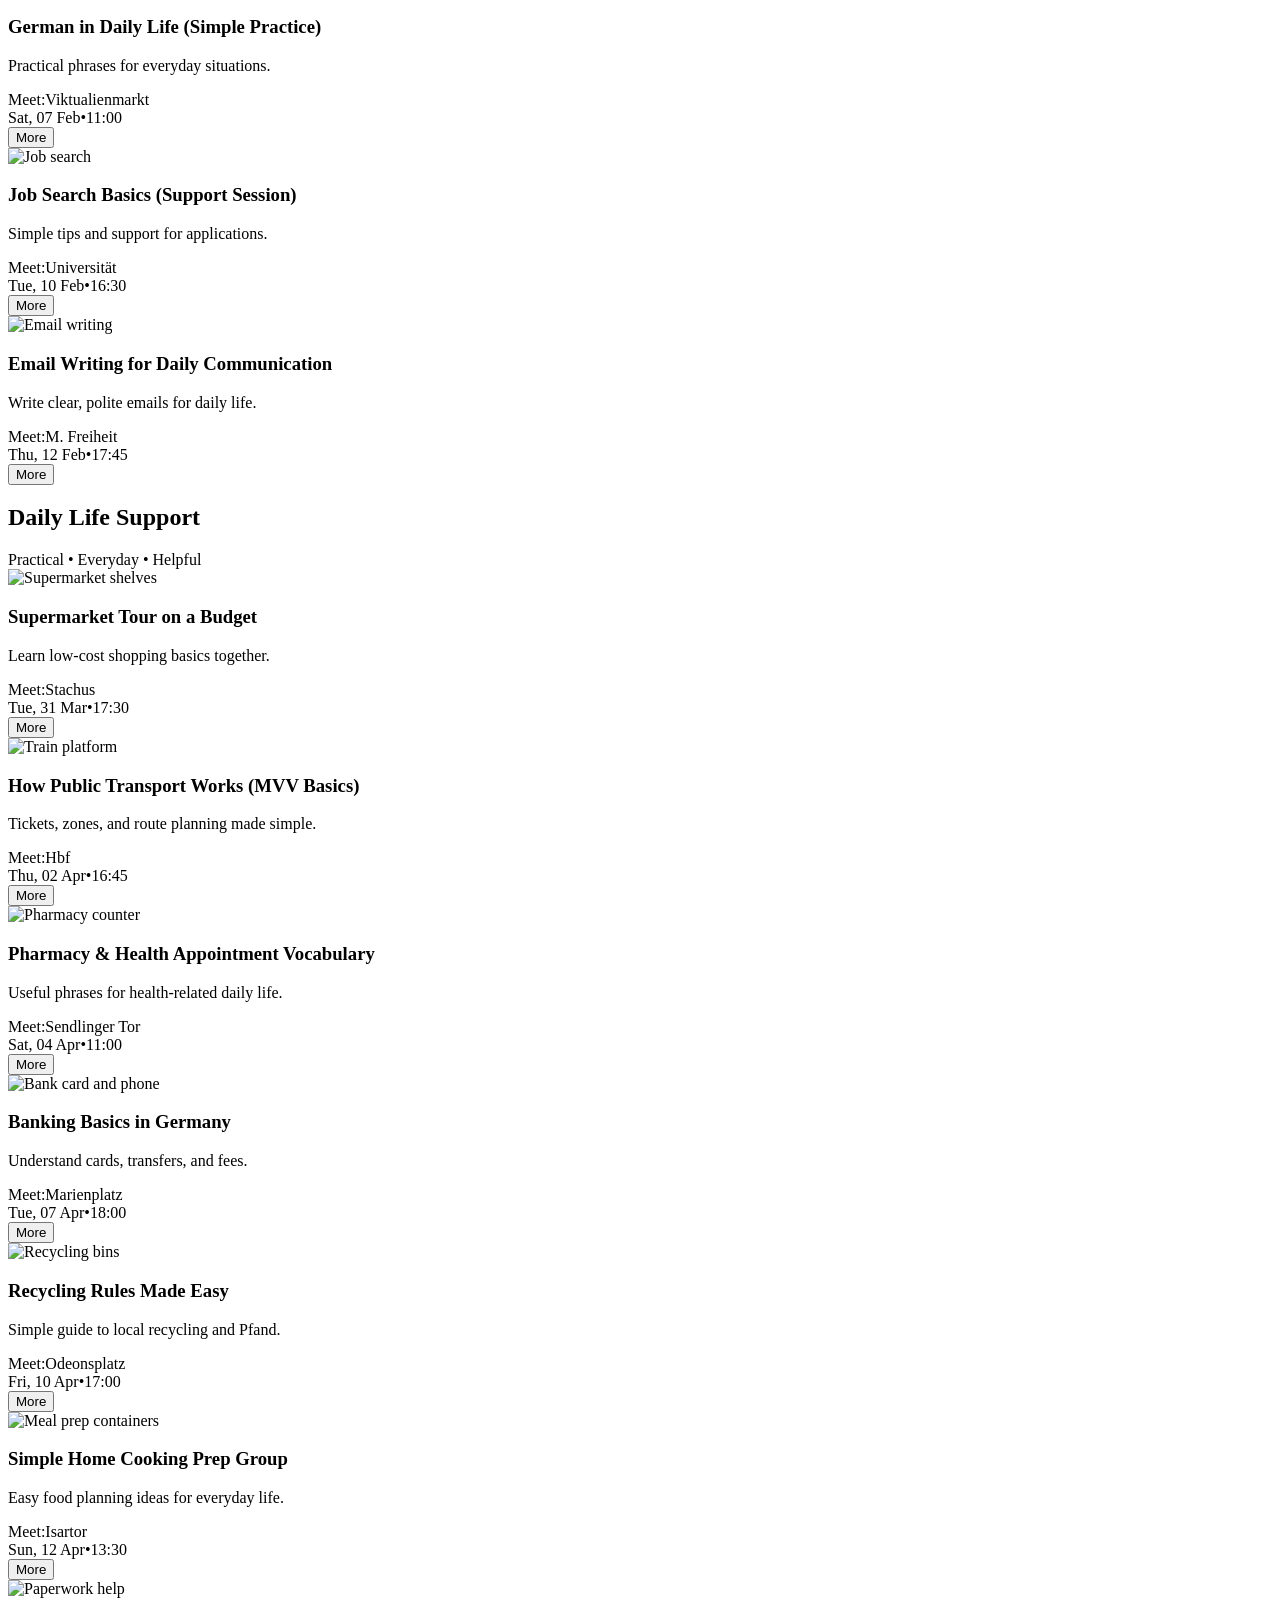
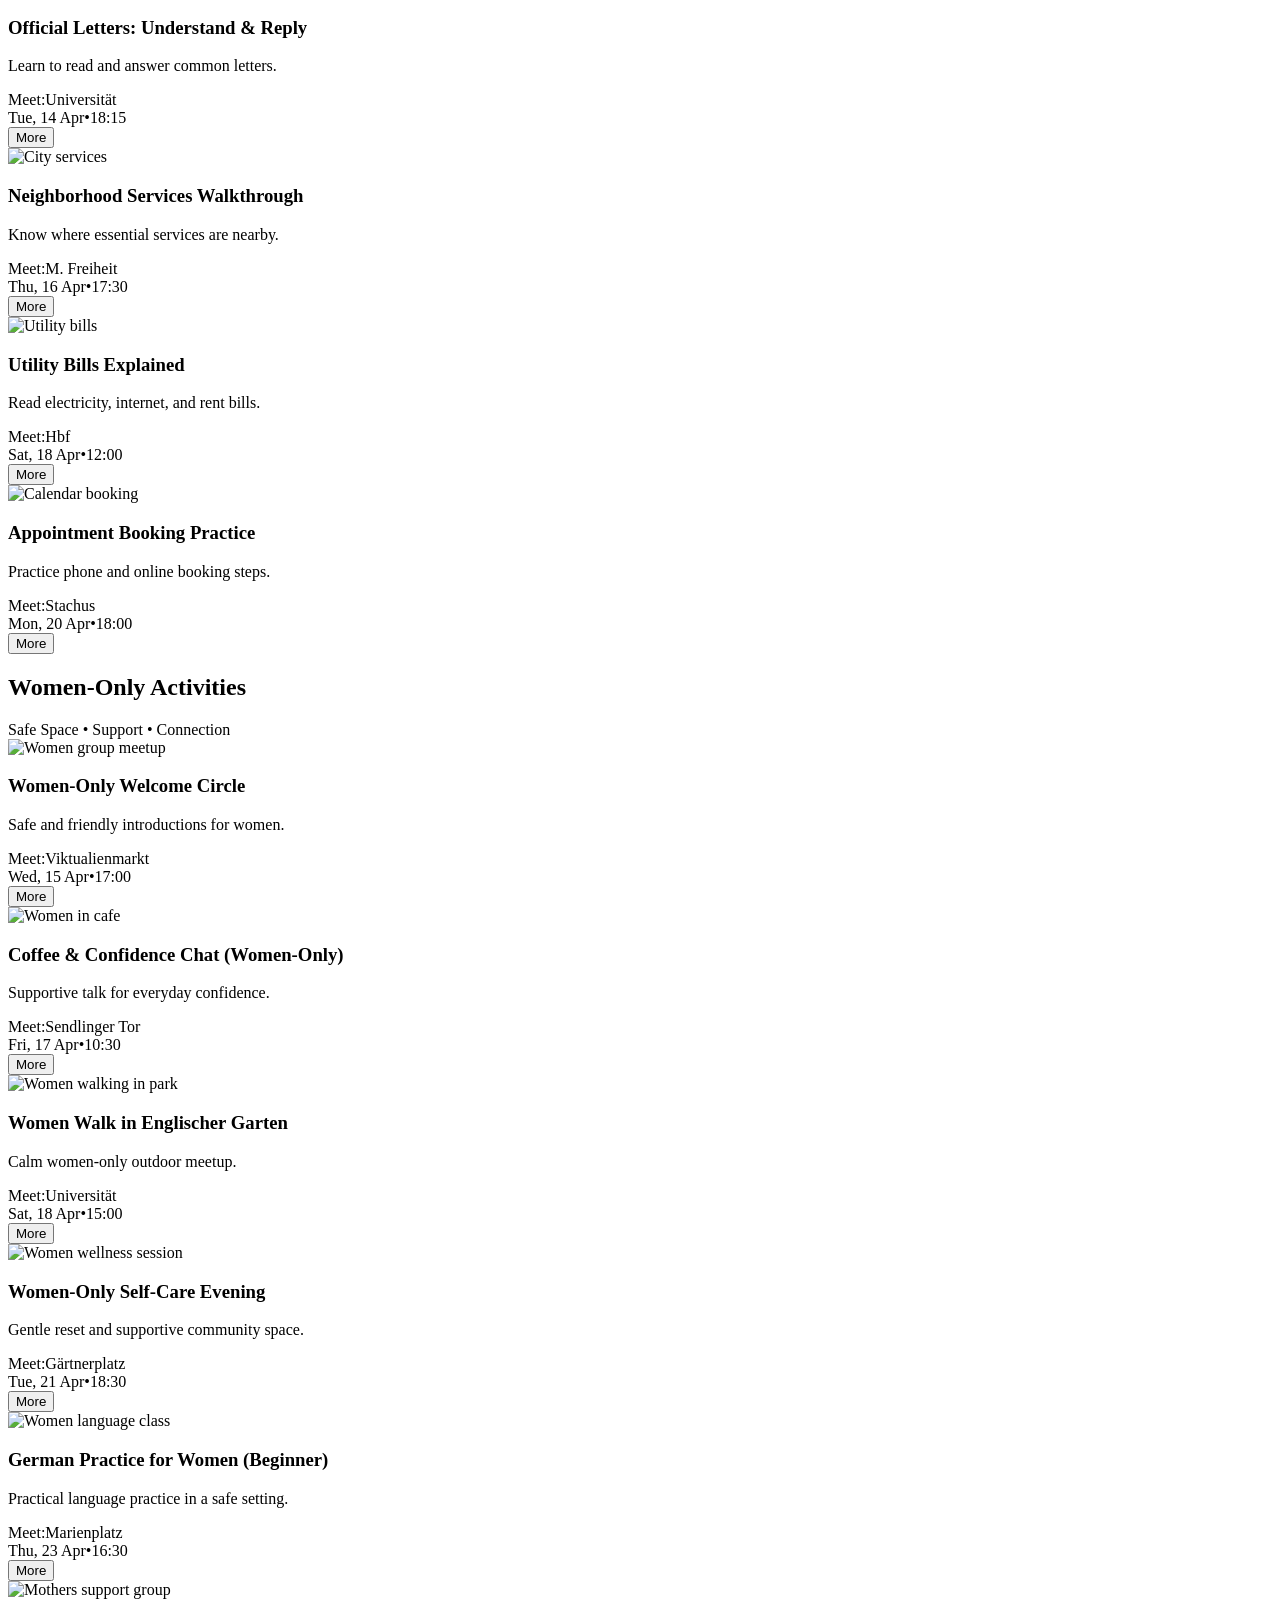
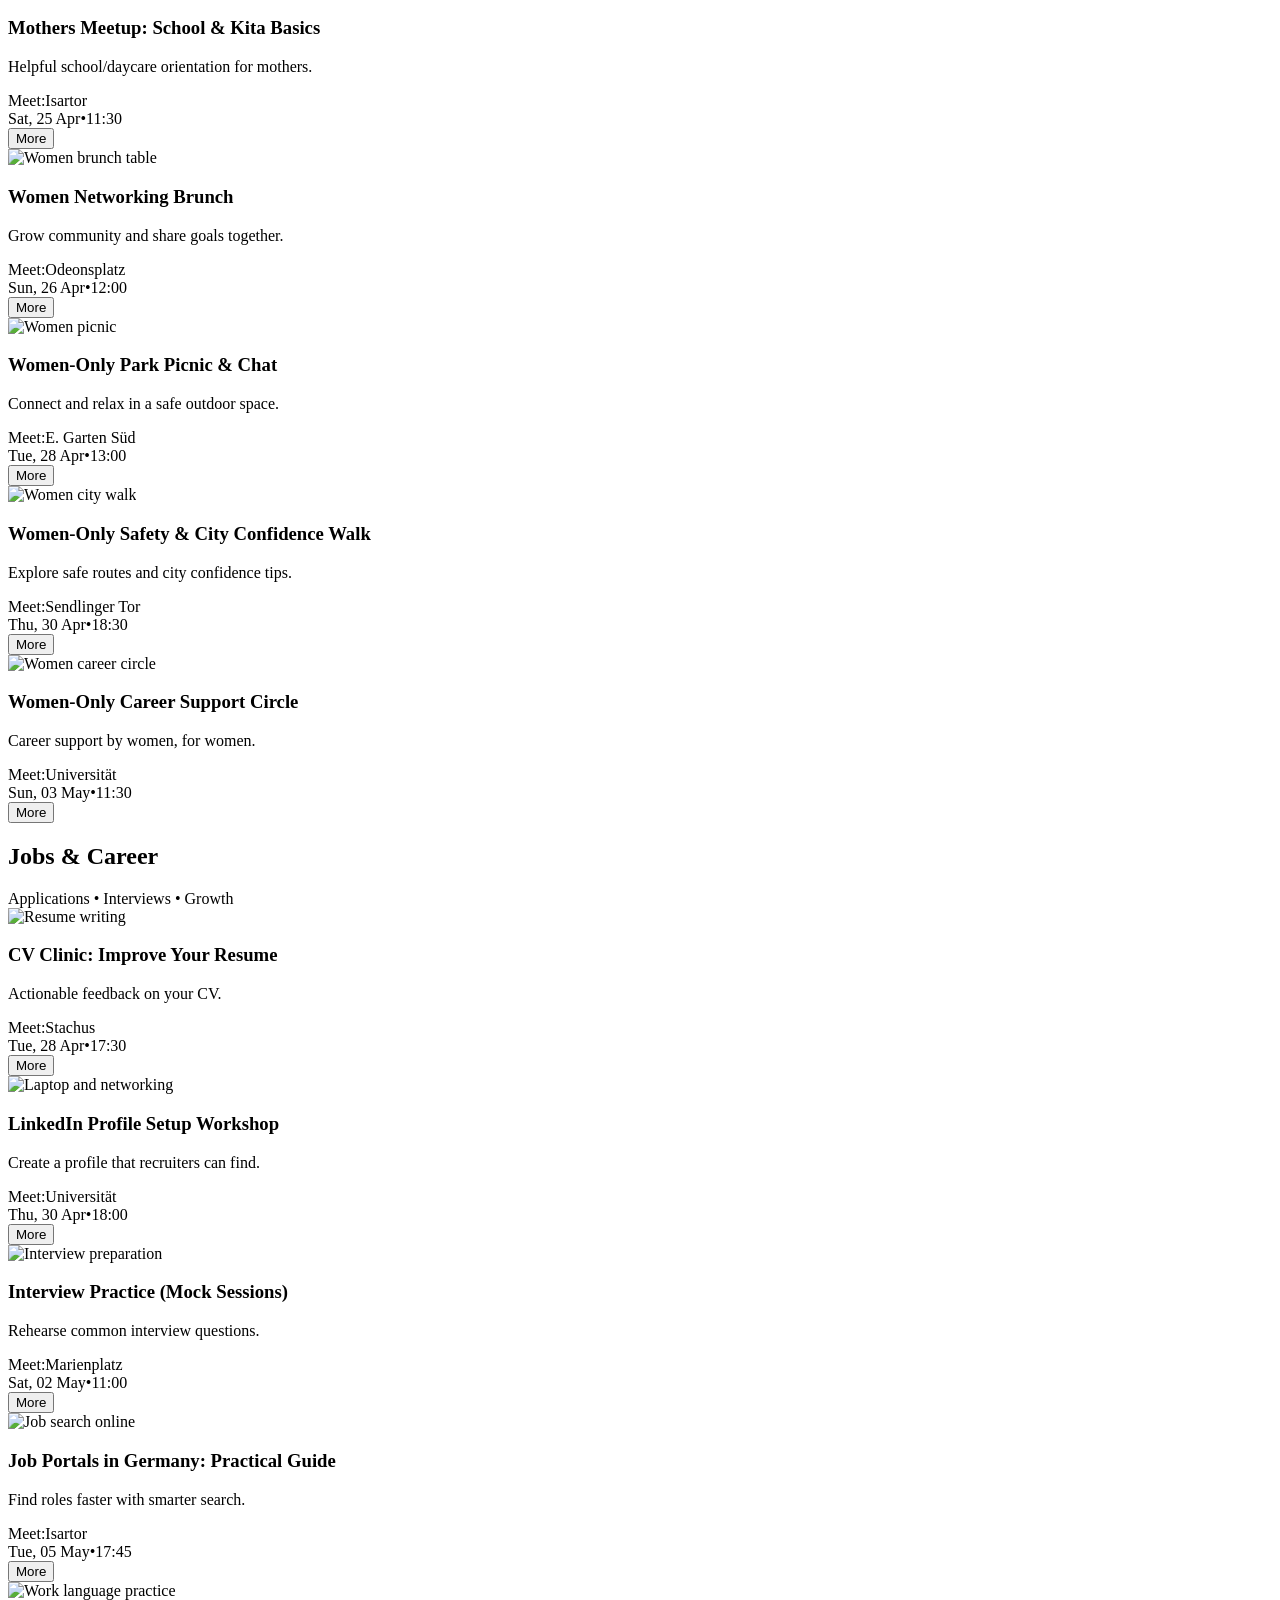
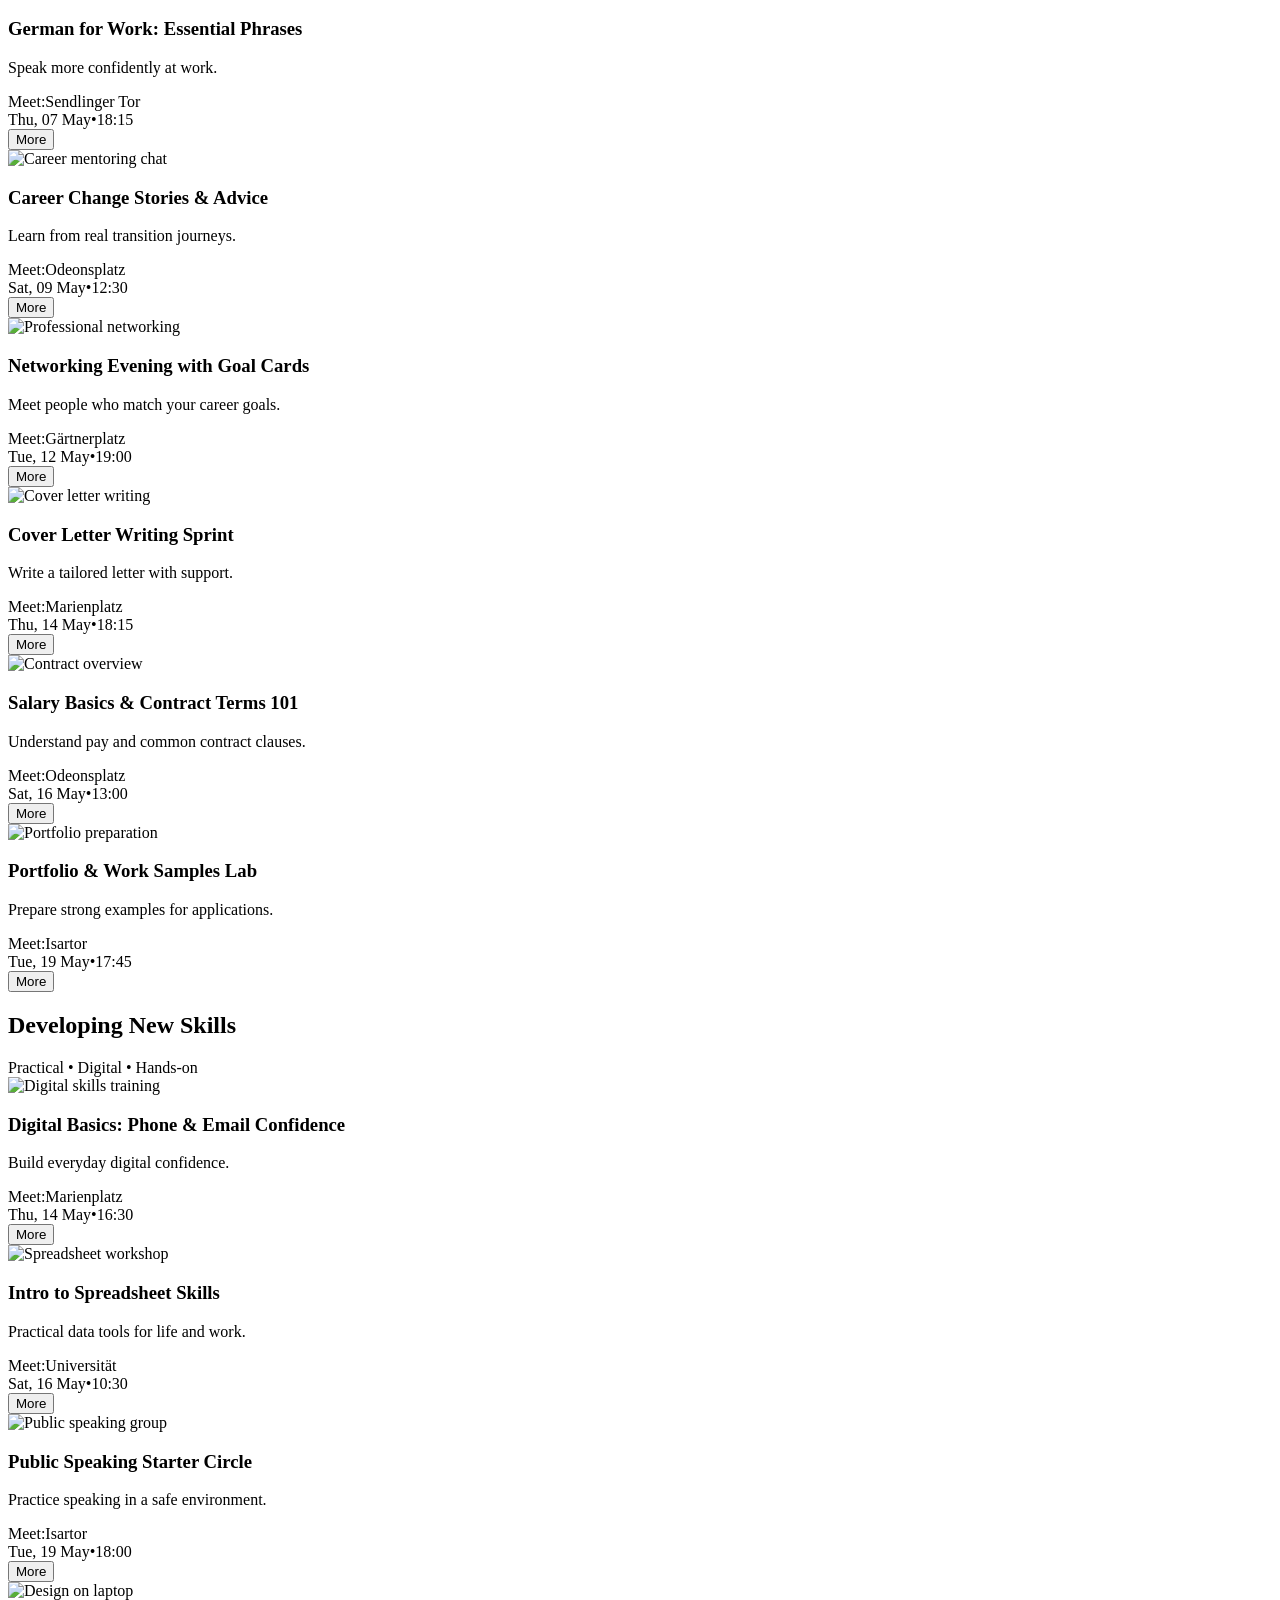
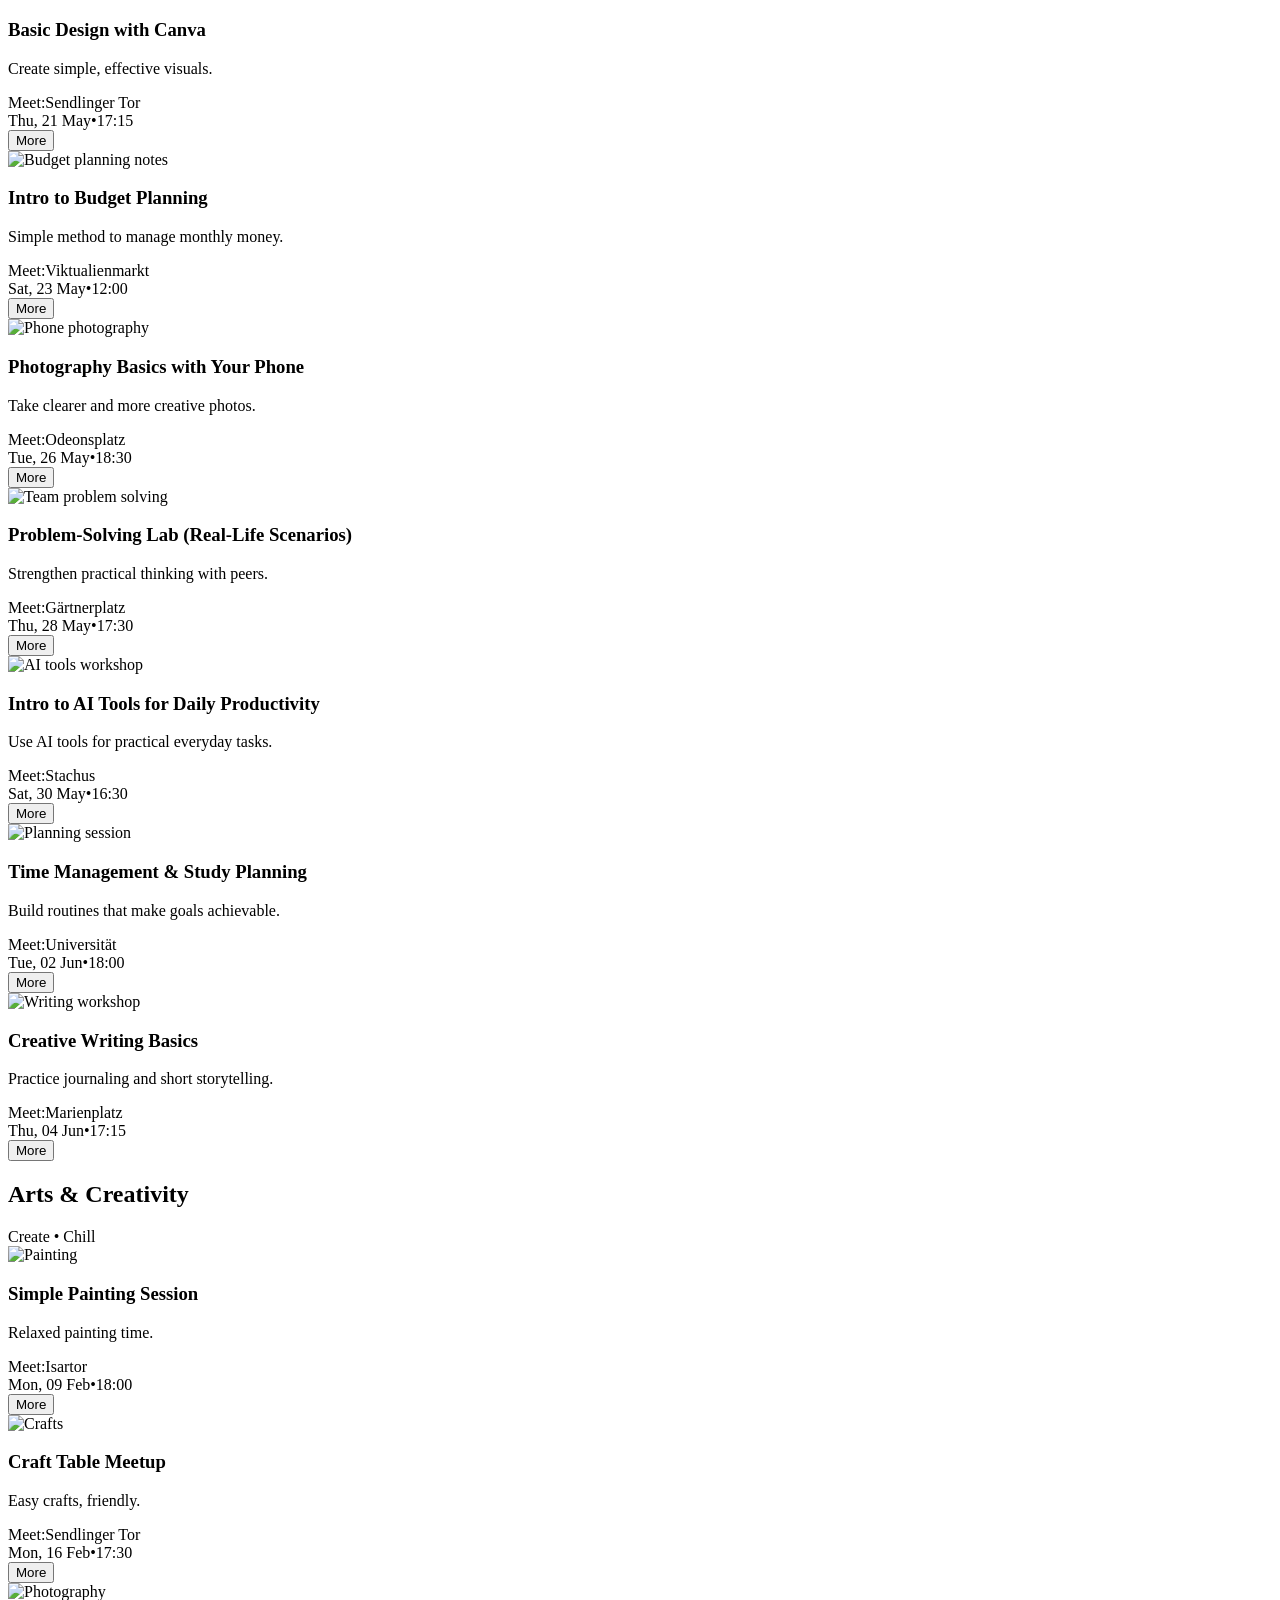
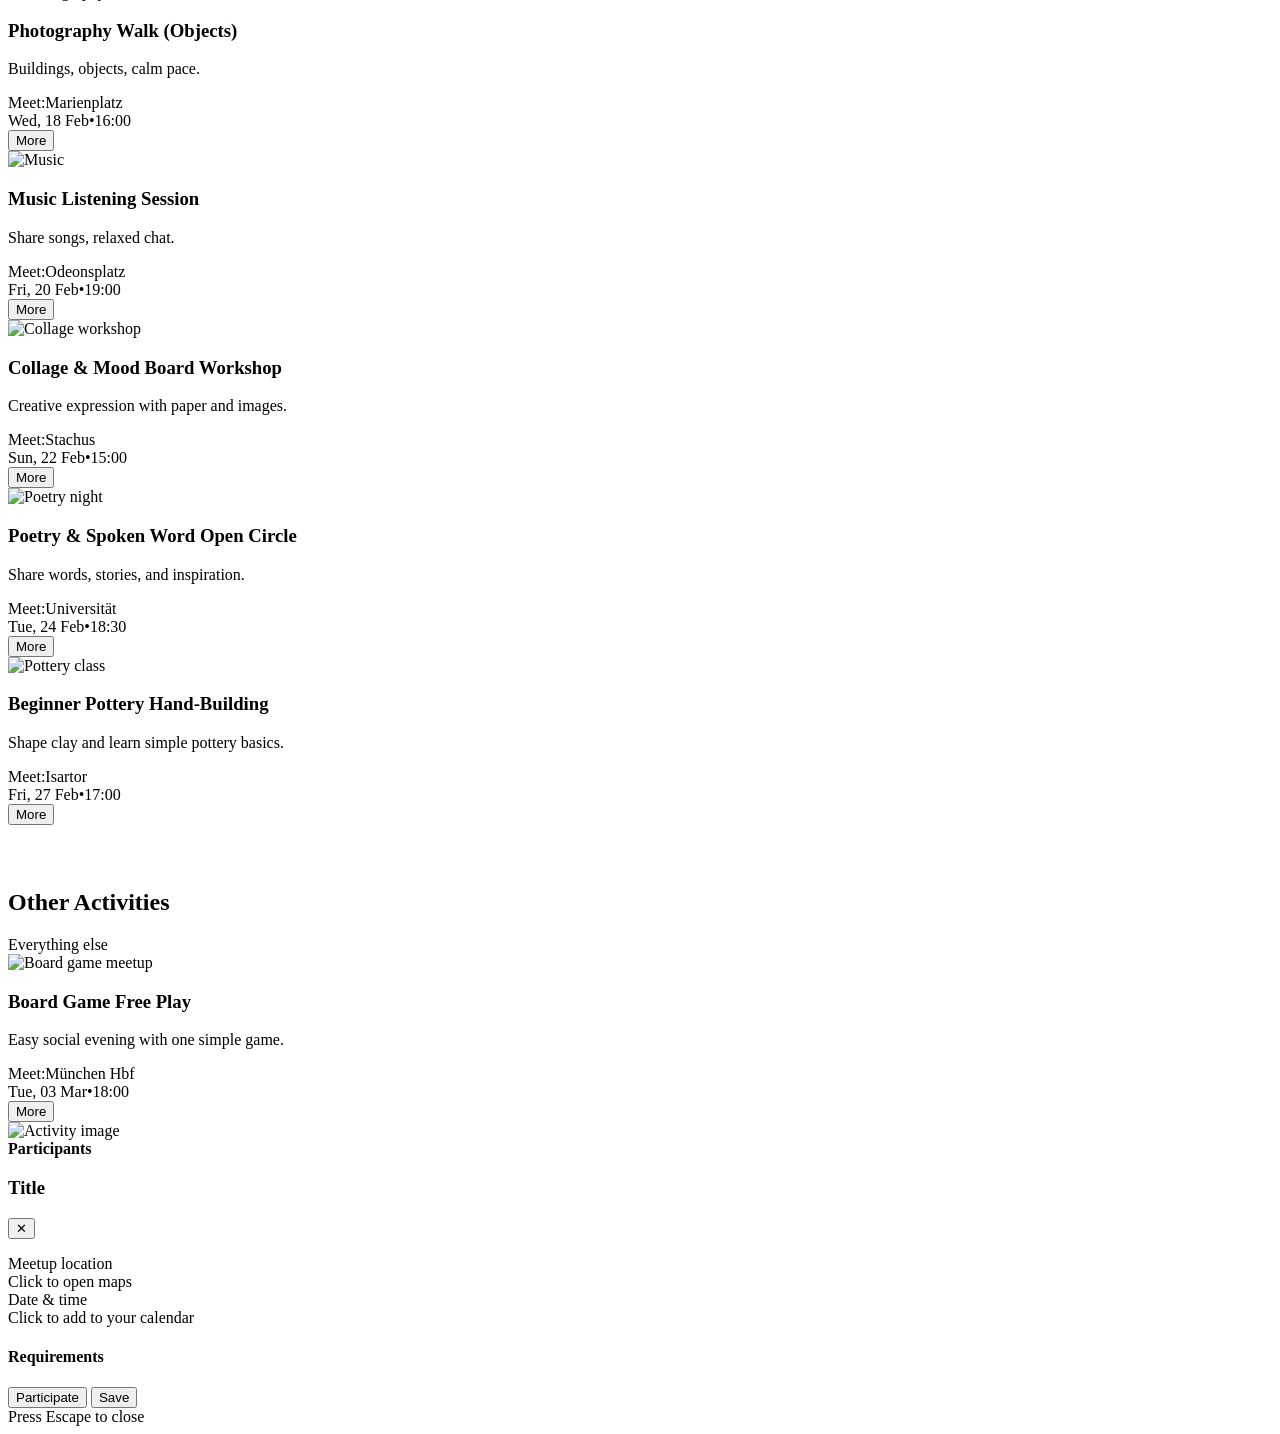
==== commit b7420ac7: "Update index.html" ====
--- a/index.html
+++ b/index.html
@@ -1,75 +1,2010 @@
 <!doctype html>
 <html lang="en">
 <head>
-  <meta charset="UTF-8" />
-  <meta name="viewport" content="width=device-width, initial-scale=1.0" />
+  <meta charset="utf-8" />
+  <meta name="viewport" content="width=device-width,initial-scale=1" />
   <title>TogetherHere — Activities</title>
-  <link rel="stylesheet" href="./index.css" />
+
+  <!-- Fonts -->
+  <link rel="preconnect" href="https://fonts.googleapis.com">
+  <link rel="preconnect" href="https://fonts.gstatic.com" crossorigin>
+  <link href="https://fonts.googleapis.com/css2?family=Poppins:wght@300;400;500;600&family=Quicksand:wght@600;700&display=swap" rel="stylesheet">
+
+    <link rel="stylesheet" href="assets/styles/main.css" />
+  <link rel="stylesheet" href="assets/styles/activities.css" />
 </head>
+
 <body>
-  <header class="topbar">
-    <h1>TogetherHere Activities</h1>
-    <button id="openCreateBtn" class="btn btn-primary">+ Create Activity</button>
+  <header class="nav">
+    <div class="container nav-inner">
+      <div class="brand">
+        <img class="brand-logo" src="/images/logo1-TH.jpeg" alt="TogetherHere logo" width="28" height="28" loading="eager" decoding="async">
+        <span class="brand-name" aria-label="TogetherHere">
+          <span class="together">Together</span><span class="here">Here</span>
+        </span>
+      </div>
+
+      <div class="nav-actions">
+        <button class="lang" type="button" aria-label="Region selector">Munich ▾</button>
+        <button class="lang" type="button" aria-label="Language selector">EN ▾</button>
+
+        <div data-auth-user>
+          <span class="muted" data-auth-user-label></span>
+        </div>
+
+        <a class="icon-btn" href="index.html" title="Logout" aria-label="Logout" data-auth-logout>
+          <svg width="18" height="18" viewBox="0 0 24 24" fill="none" aria-hidden="true">
+            <path d="M10 17l5-5-5-5" stroke="#3A73FF" stroke-width="2" stroke-linecap="round" stroke-linejoin="round"/>
+            <path d="M15 12H3" stroke="#3A73FF" stroke-width="2" stroke-linecap="round"/>
+            <path d="M21 21V3" stroke="#3A73FF" stroke-width="2" stroke-linecap="round"/>
+          </svg>
+        </a>
+      </div>
+      <button class="header-plus-btn" id="headerPlusBtn" type="button" aria-label="Create new activity">
+        <span aria-hidden="true">+</span>
+      </button>
+    </div>
   </header>
 
   <main class="container">
-    <section class="controls">
-      <input id="searchInput" type="text" placeholder="Search activities..." />
-      <select id="categoryFilter">
-        <option value="all">All categories</option>
-        <option value="city">City</option>
-        <option value="sports">Sports</option>
-        <option value="learning">Learning</option>
-        <option value="social">Social</option>
-      </select>
+    <section class="activity-creator" id="activityCreatorAnchor">
+      <button class="hero-plus-btn" id="heroPlusBtn" type="button" aria-expanded="false" aria-controls="activityCreateForm">
+        <span aria-hidden="true">+</span>
+      </button>
+      <p class="hero-plus-subtitle">What do you want to do ?</p>
+
+      <form class="create-form" id="activityCreateForm" novalidate hidden>
+        <h2>Create a new activity</h2>
+        <div class="create-grid">
+          <label class="line-field">
+            <span>Title</span>
+            <input type="text" name="title" placeholder="add a title" required>
+          </label>
+          <label class="line-field">
+            <span>Location</span>
+            <input type="text" name="location" placeholder="add a location" required>
+          </label>
+          <label class="line-field line-field-split">
+            <span>Date & time</span>
+            <div class="split-inputs">
+              <input type="date" name="date" required>
+              <input type="time" name="time" required>
+            </div>
+          </label>
+          <label class="line-field participant-field">
+            <span>Participants needed</span>
+            <input type="number" name="needed" min="1" step="1" placeholder="add participant count" required>
+          </label>
+          <fieldset class="line-field full category-select-field">
+            <legend>Category</legend>
+            <div class="category-picker" id="categoryPicker" role="radiogroup" aria-label="Choose a category for your activity">
+              <button type="button" class="category-pill" data-category-target="getting-to-know-the-city" role="radio" aria-checked="false">Getting to Know the City</button>
+              <button type="button" class="category-pill" data-category-target="sports" role="radio" aria-checked="false">Sports</button>
+              <button type="button" class="category-pill" data-category-target="language-learning" role="radio" aria-checked="false">Language &amp; Learning</button>
+              <button type="button" class="category-pill" data-category-target="creative-social" role="radio" aria-checked="false">Creative &amp; Social</button>
+              <button type="button" class="category-pill" data-category-target="other-activities" role="radio" aria-checked="false">Other Activities</button>
+            </div>
+          </fieldset>
+          <div class="line-field full description-requirements-field">
+            <div class="description-requirements-grid">
+              <label class="line-field">
+                <span>Description</span>
+                <textarea name="description" rows="3" placeholder="add a description (minimum 20 words)" required></textarea>
+              </label>
+              <label class="line-field">
+                <span>Requirements</span>
+                <textarea name="requirements" rows="3" placeholder="one requirement per line"></textarea>
+              </label>
+            </div>
+          </div>
+          <label class="line-field full upload-field">
+            <span>Image upload</span>
+            <input type="file" name="image" accept="image/*">
+          </label>
+        </div>
+        <p class="form-error" id="createFormError" aria-live="polite"></p>
+        <div class="create-actions">
+          <button class="btn btn-primary" type="submit">Add activity</button>
+        </div>
+      </form>
     </section>
 
-    <section id="activityGrid" class="grid" aria-live="polite"></section>
+    <section class="page-head">
+      <h1>Activities</h1>
+      <p class="muted">Scroll categories horizontally. Click “More” to open details.</p>
+    </section>
+
+    <!-- Categories -->
+    <section class="category" data-category-key="getting-to-know-the-city">
+      <div class="category-title">
+        <h2>Getting to Know the City</h2>
+        <span class="hint">Landmarks • Castles • Attractions</span>
+      </div>
+
+      <div class="slider-row">
+        <article class="card"
+          data-title="Nymphenburg Palace Visit"
+          data-meet="Marienplatz (Fischbrunnen)"
+          data-maps="Marienplatz Fischbrunnen, München"
+          data-datetime="2026-01-17T13:00"
+          data-duration="150"
+          data-initiator="Initiated by Lina"
+          data-requirements="Comfortable shoes. Optional: bring a public transport ticket (MVV)."
+          data-desc="We visit Nymphenburg Palace together and walk through the gardens. This is a calm and easy activity with no rush. You can enjoy the surroundings and take photos if you like. Perfect if you want to explore the city together with others."
+          data-img="/images/nymphenburg-TH.jpeg"
+          data-label="Participants"
+          data-signed="5"
+          data-needed="12">
+          <img alt="City landmark" src="/images/nymphenburg-TH.jpeg" width="240" height="140" loading="lazy" decoding="async">
+          <div class="card-body">
+            <h3>Nymphenburg Palace Visit</h3>
+            <p>Visit a famous palace and enjoy the gardens.</p>
+            <div class="meta">
+              <div class="meta-line"><span>Meet:</span><span>Marienplatz</span></div>
+              <div class="meta-line"><span>Sat, 17 Jan</span><span class="dot-sep">•</span><span>13:00</span></div>
+            </div>
+            <div class="count" data-count-ui></div>
+            <button class="more" type="button">More</button>
+          </div>
+        </article>
+
+        <article class="card"
+          data-title="Marienplatz Walk"
+          data-meet="Karlsplatz (Stachus)"
+          data-maps="Karlsplatz Stachus, München"
+          data-datetime="2026-01-18T11:00"
+          data-duration="75"
+          data-initiator="Initiated by Omar"
+          data-requirements="None."
+          data-desc="We take a relaxed walk around Marienplatz and nearby streets. The focus is on getting to know the city center. There is no fixed plan and no pressure. Just come along and enjoy the walk."
+          data-img="/images/marienplatz-TH.jpeg"
+          data-label="Participants"
+          data-signed="8"
+          data-needed="20">
+          <img alt="City attraction" src="/images/marienplatz-TH.jpeg" width="240" height="140" loading="lazy" decoding="async">
+          <div class="card-body">
+            <h3>Marienplatz Walk</h3>
+            <p>See the main square and nearby streets.</p>
+            <div class="meta">
+              <div class="meta-line"><span>Meet:</span><span>Stachus</span></div>
+              <div class="meta-line"><span>Sun, 18 Jan</span><span class="dot-sep">•</span><span>11:00</span></div>
+            </div>
+            <div class="count" data-count-ui></div>
+            <button class="more" type="button">More</button>
+          </div>
+        </article>
+
+        <article class="card"
+          data-title="Munich Residenz Courtyard"
+          data-meet="Odeonsplatz (Feldherrnhalle)"
+          data-maps="Odeonsplatz Feldherrnhalle, München"
+          data-datetime="2026-01-20T16:30"
+          data-duration="75"
+          data-initiator="Initiated by Sara"
+          data-requirements="None."
+          data-desc="We visit the courtyard of the Munich Residenz together. This activity is quiet and focused on architecture and history. You can look around at your own pace. A good option if you prefer calm meetups."
+          data-img="/images/residenz-TH.jpeg"
+          data-label="Participants"
+          data-signed="4"
+          data-needed="10">
+          <img alt="Historic building" src="/images/residenz-TH.jpeg" width="240" height="140" loading="lazy" decoding="async">
+          <div class="card-body">
+            <h3>Munich Residenz Courtyard</h3>
+            <p>Calm meetup focused on architecture.</p>
+            <div class="meta">
+              <div class="meta-line"><span>Meet:</span><span>Odeonsplatz</span></div>
+              <div class="meta-line"><span>Tue, 20 Jan</span><span class="dot-sep">•</span><span>16:30</span></div>
+            </div>
+            <div class="count" data-count-ui></div>
+            <button class="more" type="button">More</button>
+          </div>
+        </article>
+
+        <article class="card"
+          data-title="Castle Neuschwanstein (Day Trip)"
+          data-meet="München Hbf (Main Hall)"
+          data-maps="München Hauptbahnhof, München"
+          data-datetime="2026-01-24T07:40"
+          data-duration="600"
+          data-initiator="Initiated by Ali"
+          data-requirements="Public transport ticket. Comfortable shoes. Bring water/snacks."
+          data-desc="We take a simple day trip by public transport to Castle Neuschwanstein. We meet centrally, travel together, and keep it relaxed. Perfect if you want an easy, guided-like day with others—no stress, no pressure."
+          data-img="/images/neuschwanstein-TH.jpeg"
+          data-label="Participants"
+          data-signed="6"
+          data-needed="9">
+          <img alt="Castle" src="/images/neuschwanstein-TH.jpeg" width="240" height="140" loading="lazy" decoding="async">
+          <div class="card-body">
+            <h3>Castle Neuschwanstein (Day Trip)</h3>
+            <p>Historic Bavarian landmark via public transport.</p>
+            <div class="meta">
+              <div class="meta-line"><span>Meet:</span><span>München Hbf</span></div>
+              <div class="meta-line"><span>Sat, 24 Jan</span><span class="dot-sep">•</span><span>07:40</span></div>
+            </div>
+            <div class="count" data-count-ui></div>
+            <button class="more" type="button">More</button>
+          </div>
+        </article>
+
+        <article class="card"
+          data-title="Olympiapark Walk & Viewpoints"
+          data-meet="Sendlinger Tor"
+          data-maps="Sendlinger Tor, München"
+          data-datetime="2026-01-22T15:30"
+          data-duration="90"
+          data-initiator="Initiated by Farah"
+          data-requirements="None."
+          data-desc="We meet and then go to Olympiapark for a relaxed walk through the park. We stop at a few viewpoints and enjoy the atmosphere. There is no fixed route and no pressure to talk. A calm way to explore Munich together."
+          data-img="/images/olympiapark-TH.jpeg"
+          data-label="Participants"
+          data-signed="3"
+          data-needed="14">
+          <img alt="City park" src="/images/olympiapark-TH.jpeg" width="240" height="140" loading="lazy" decoding="async">
+          <div class="card-body">
+            <h3>Olympiapark Walk & Viewpoints</h3>
+            <p>Easy walk with viewpoints and open pace.</p>
+            <div class="meta">
+              <div class="meta-line"><span>Meet:</span><span>Sendlinger Tor</span></div>
+              <div class="meta-line"><span>Thu, 22 Jan</span><span class="dot-sep">•</span><span>15:30</span></div>
+            </div>
+            <div class="count" data-count-ui></div>
+            <button class="more" type="button">More</button>
+          </div>
+        </article>
+
+        <article class="card"
+          data-title="Englischer Garten Landmark Walk"
+          data-meet="Universität (LMU Entrance)"
+          data-maps="Ludwig-Maximilians-Universität München"
+          data-datetime="2026-01-25T10:30"
+          data-duration="80"
+          data-initiator="Initiated by Jonas"
+          data-requirements="None."
+          data-desc="We meet near the university and then walk into the Englischer Garten to a few well-known spots. The pace is slow and you can join for as long as you like. This is a simple outdoor city activity with lots of space—calm and easy."
+          data-img="/images/EnglishGarden-TH.jpeg"
+          data-label="Participants"
+          data-signed="7"
+          data-needed="16">
+          <img alt="City garden" src="/images/EnglishGarden-TH.jpeg" width="240" height="140" loading="lazy" decoding="async">
+          <div class="card-body">
+            <h3>Englischer Garten Landmark Walk</h3>
+            <p>Calm city-nature walk with known spots.</p>
+            <div class="meta">
+              <div class="meta-line"><span>Meet:</span><span>Universität</span></div>
+              <div class="meta-line"><span>Sun, 25 Jan</span><span class="dot-sep">•</span><span>10:30</span></div>
+            </div>
+            <div class="count" data-count-ui></div>
+            <button class="more" type="button">More</button>
+          </div>
+        </article>
+      </div>
+    </section>
+
+    <section class="category" data-category-key="sports">
+      <div class="category-title">
+        <h2>Sports</h2>
+        <span class="hint">Casual • Friendly</span>
+      </div>
+
+      <div class="slider-row">
+        <article class="card"
+          data-title="Casual Football Kickabout"
+          data-meet="Gärtnerplatz"
+          data-maps="Gärtnerplatz, München"
+          data-datetime="2026-01-19T18:00"
+          data-duration="90"
+          data-initiator="Initiated by Ben"
+          data-requirements="Sports shoes. Optional: bring a bottle of water."
+          data-desc="This is a relaxed football meetup for all levels. You can join even if you haven’t played in a long time. The focus is on fun, not competition. Come as you are and play a bit."
+          data-img="/images/football-TH.jpeg"
+          data-label="Participants"
+          data-signed="10"
+          data-needed="16">
+          <img alt="Football field" src="/images/football-TH.jpeg" width="240" height="140" loading="lazy" decoding="async">
+          <div class="card-body">
+            <h3>Casual Football Kickabout</h3>
+            <p>Easy match — just join and play.</p>
+            <div class="meta">
+              <div class="meta-line"><span>Meet:</span><span>Gärtnerplatz</span></div>
+              <div class="meta-line"><span>Mon, 19 Jan</span><span class="dot-sep">•</span><span>18:00</span></div>
+            </div>
+            <div class="count" data-count-ui></div>
+            <button class="more" type="button">More</button>
+          </div>
+        </article>
+
+        <article class="card"
+          data-title="Park Jog (Beginner)"
+          data-meet="Münchner Freiheit"
+          data-maps="Münchner Freiheit, München"
+          data-datetime="2026-01-21T07:30"
+          data-duration="45"
+          data-initiator="Initiated by Mia"
+          data-requirements="Running shoes. Beginner-friendly."
+          data-desc="We go for an easy jog together in the park. The pace is slow and suitable for beginners. There is no pressure to keep up. You can stop or walk at any time."
+          data-img="/images/jogging-TH.jpeg"
+          data-label="Participants"
+          data-signed="4"
+          data-needed="10">
+          <img alt="Running" src="/images/jogging-TH.jpeg" width="240" height="140" loading="lazy" decoding="async">
+          <div class="card-body">
+            <h3>Park Jog (Beginner)</h3>
+            <p>Short route, calm pace.</p>
+            <div class="meta">
+              <div class="meta-line"><span>Meet:</span><span>M. Freiheit</span></div>
+              <div class="meta-line"><span>Wed, 21 Jan</span><span class="dot-sep">•</span><span>07:30</span></div>
+            </div>
+            <div class="count" data-count-ui></div>
+            <button class="more" type="button">More</button>
+          </div>
+        </article>
+
+        <article class="card"
+          data-title="Table Tennis Meetup"
+          data-meet="Isartor"
+          data-maps="Isartor, München"
+          data-datetime="2026-01-23T17:30"
+          data-duration="60"
+          data-initiator="Initiated by Noor"
+          data-requirements="None. If you have a paddle, you can bring it (optional)."
+          data-desc="We meet to play casual table tennis together. You don’t need special skills or experience. Games are short and friendly. It’s a simple way to be active and meet people."
+          data-img="/images/tabletennis-TH.jpeg"
+          data-label="Participants"
+          data-signed="6"
+          data-needed="12">
+          <img alt="Table tennis" src="/images/tabletennis-TH.jpeg" width="240" height="140" loading="lazy" decoding="async">
+          <div class="card-body">
+            <h3>Table Tennis Meetup</h3>
+            <p>Quick games, friendly vibe.</p>
+            <div class="meta">
+              <div class="meta-line"><span>Meet:</span><span>Isartor</span></div>
+              <div class="meta-line"><span>Fri, 23 Jan</span><span class="dot-sep">•</span><span>17:30</span></div>
+            </div>
+            <div class="count" data-count-ui></div>
+            <button class="more" type="button">More</button>
+          </div>
+        </article>
+
+        <article class="card"
+          data-title="Basketball (Casual)"
+          data-meet="Odeonsplatz"
+          data-maps="Odeonsplatz, München"
+          data-datetime="2026-01-26T19:00"
+          data-duration="75"
+          data-initiator="Initiated by Leo"
+          data-requirements="Sports shoes."
+          data-desc="We meet at an outdoor court to play basketball. This is a relaxed and friendly session. You can join for shooting or short games. Everyone is welcome."
+          data-img="/images/basketball-TH.jpeg"
+          data-label="Participants"
+          data-signed="5"
+          data-needed="12">
+          <img alt="Basketball court" src="/images/basketball-TH.jpeg" width="240" height="140" loading="lazy" decoding="async">
+          <div class="card-body">
+            <h3>Basketball (Casual)</h3>
+            <p>Relaxed meetup at the court.</p>
+            <div class="meta">
+              <div class="meta-line"><span>Meet:</span><span>Odeonsplatz</span></div>
+              <div class="meta-line"><span>Mon, 26 Jan</span><span class="dot-sep">•</span><span>19:00</span></div>
+            </div>
+            <div class="count" data-count-ui></div>
+            <button class="more" type="button">More</button>
+          </div>
+        </article>
+
+        <article class="card"
+          data-title="Badminton (Casual Doubles)"
+          data-meet="Hauptbahnhof"
+          data-maps="München Hauptbahnhof, München"
+          data-datetime="2026-01-28T18:30"
+          data-duration="90"
+          data-initiator="Initiated by Noor"
+          data-requirements="Indoor sports shoes. If you have a racket, bring it (optional)."
+          data-desc="We play casual badminton in a friendly atmosphere. You can join even if you are new to the sport. We rotate partners and keep everything relaxed. Come for a bit of movement and an easy meetup."
+          data-img="/images/badminton-TH.jpeg"
+          data-label="Participants"
+          data-signed="8"
+          data-needed="16">
+          <img alt="Badminton" src="/images/badminton-TH.jpeg" width="240" height="140" loading="lazy" decoding="async">
+          <div class="card-body">
+            <h3>Badminton (Casual Doubles)</h3>
+            <p>Friendly games, relaxed pace.</p>
+            <div class="meta">
+              <div class="meta-line"><span>Meet:</span><span>Hbf</span></div>
+              <div class="meta-line"><span>Wed, 28 Jan</span><span class="dot-sep">•</span><span>18:30</span></div>
+            </div>
+            <div class="count" data-count-ui></div>
+            <button class="more" type="button">More</button>
+          </div>
+        </article>
+
+        <article class="card"
+          data-title="Stretch & Mobility Session"
+          data-meet="Viktualienmarkt"
+          data-maps="Viktualienmarkt, München"
+          data-datetime="2026-01-31T09:30"
+          data-duration="60"
+          data-initiator="Initiated by Lea"
+          data-requirements="Comfortable clothing. Bring a small towel or mat if you have one (optional)."
+          data-desc="We do a simple stretch and mobility session together. The movements are easy and suitable for beginners. You can follow along at your own pace and take breaks anytime. A calm way to feel better and meet people without pressure."
+          data-img="/images/yoga-TH.jpeg"
+          data-label="Participants"
+          data-signed="9"
+          data-needed="14">
+          <img alt="Stretching" src="/images/yoga-TH.jpeg" width="240" height="140" loading="lazy" decoding="async">
+          <div class="card-body">
+            <h3>Stretch & Mobility Session</h3>
+            <p>Easy stretching, beginner-friendly.</p>
+            <div class="meta">
+              <div class="meta-line"><span>Meet:</span><span>Viktualienmarkt</span></div>
+              <div class="meta-line"><span>Sat, 31 Jan</span><span class="dot-sep">•</span><span>09:30</span></div>
+            </div>
+            <div class="count" data-count-ui></div>
+            <button class="more" type="button">More</button>
+          </div>
+        </article>
+      </div>
+    </section>
+
+    <!-- (rest of your categories unchanged) -->
+
+    <section class="category" data-category-key="language-learning">
+      <div class="category-title">
+        <h2>Language & Learning</h2>
+        <span class="hint">Practice • Support</span>
+      </div>
+
+      <div class="slider-row">
+        <article class="card"
+          data-title="Language Exchange (Café)"
+          data-meet="Sendlinger Tor"
+          data-maps="Sendlinger Tor, München"
+          data-datetime="2026-01-27T17:00"
+          data-duration="75"
+          data-initiator="Initiated by Hanna"
+          data-requirements="None."
+          data-desc="We meet in a café to practice languages together. The atmosphere is relaxed and friendly. You can speak as much or as little as you want. Mistakes are completely okay."
+          data-img="/images/cafe-TH.jpeg"
+          data-label="Participants"
+          data-signed="6"
+          data-needed="12">
+          <img alt="Cafe" src="/images/cafe-TH.jpeg" width="240" height="140" loading="lazy" decoding="async">
+          <div class="card-body">
+            <h3>Language Exchange (Café)</h3>
+            <p>Easy conversation practice.</p>
+            <div class="meta">
+              <div class="meta-line"><span>Meet:</span><span>Sendlinger Tor</span></div>
+              <div class="meta-line"><span>Tue, 27 Jan</span><span class="dot-sep">•</span><span>17:00</span></div>
+            </div>
+            <div class="count" data-count-ui></div>
+            <button class="more" type="button">More</button>
+          </div>
+        </article>
+
+        <article class="card"
+          data-title="Homework / Study Session"
+          data-meet="Universität"
+          data-maps="Universität (U-Bahn), München"
+          data-datetime="2026-01-29T16:00"
+          data-duration="90"
+          data-initiator="Initiated by Yusuf"
+          data-requirements="Bring your tasks/materials."
+          data-desc="Quiet study session. Bring your tasks. Help each other if needed."
+          data-img="/images/study-TH.jpeg"
+          data-label="Participants"
+          data-signed="5"
+          data-needed="10">
+          <img alt="Library" src="/images/study-TH.jpeg" width="240" height="140" loading="lazy" decoding="async">
+          <div class="card-body">
+            <h3>Homework / Study Session</h3>
+            <p>Calm space for learning.</p>
+            <div class="meta">
+              <div class="meta-line"><span>Meet:</span><span>Universität</span></div>
+              <div class="meta-line"><span>Thu, 29 Jan</span><span class="dot-sep">•</span><span>16:00</span></div>
+            </div>
+            <div class="count" data-count-ui></div>
+            <button class="more" type="button">More</button>
+          </div>
+        </article>
+
+        <article class="card"
+          data-title="CV Help (Basics)"
+          data-meet="Karlsplatz (Stachus)"
+          data-maps="Karlsplatz Stachus, München"
+          data-datetime="2026-02-03T18:15"
+          data-duration="60"
+          data-initiator="Initiated by Elena"
+          data-requirements="Bring your CV draft if you have one (optional)."
+          data-desc="Simple CV basics. Clear tips. Keep it short and helpful."
+          data-img="/images/CV-TH.jpeg"
+          data-label="Participants"
+          data-signed="7"
+          data-needed="12">
+          <img alt="Writing" src="/images/CV-TH.jpeg" width="240" height="140" loading="lazy" decoding="async">
+          <div class="card-body">
+            <h3>CV Help (Basics)</h3>
+            <p>Short help session.</p>
+            <div class="meta">
+              <div class="meta-line"><span>Meet:</span><span>Stachus</span></div>
+              <div class="meta-line"><span>Tue, 03 Feb</span><span class="dot-sep">•</span><span>18:15</span></div>
+            </div>
+            <div class="count" data-count-ui></div>
+            <button class="more" type="button">More</button>
+          </div>
+        </article>
+
+        <article class="card"
+          data-title="Beginner German (A1)"
+          data-meet="Marienplatz"
+          data-maps="Marienplatz, München"
+          data-datetime="2026-02-05T17:30"
+          data-duration="75"
+          data-initiator="Initiated by Karim"
+          data-requirements="None."
+          data-desc="Simple beginner practice. Focus on basic phrases."
+          data-img="https://source.unsplash.com/featured/1200x800/?german,language"
+          data-label="Participants"
+          data-signed="9"
+          data-needed="18">
+          <img alt="Learning" src="https://source.unsplash.com/featured/600x420/?language,learning" width="240" height="140" loading="lazy" decoding="async">
+          <div class="card-body">
+            <h3>Beginner German (A1)</h3>
+            <p>Basic phrases and practice.</p>
+            <div class="meta">
+              <div class="meta-line"><span>Meet:</span><span>Marienplatz</span></div>
+              <div class="meta-line"><span>Thu, 05 Feb</span><span class="dot-sep">•</span><span>17:30</span></div>
+            </div>
+            <div class="count" data-count-ui></div>
+            <button class="more" type="button">More</button>
+          </div>
+        </article>
+
+        <article class="card"
+          data-title="German in Daily Life (Simple Practice)"
+          data-meet="Viktualienmarkt"
+          data-maps="Viktualienmarkt, München"
+          data-datetime="2026-02-07T11:00"
+          data-duration="75"
+          data-initiator="Initiated by Hanna"
+          data-requirements="None."
+          data-desc="We practice simple German for everyday situations like shopping or appointments. The session is beginner-friendly and you can speak as much as you want. We keep it calm and supportive with no pressure. A good option if you want practical language confidence."
+          data-img="/images/daily-german.jpg"
+          data-label="Participants"
+          data-signed="6"
+          data-needed="14">
+          <img alt="Learning together" src="/images/daily-german.jpg" width="240" height="140" loading="lazy" decoding="async">
+          <div class="card-body">
+            <h3>German in Daily Life (Simple Practice)</h3>
+            <p>Practical phrases for everyday situations.</p>
+            <div class="meta">
+              <div class="meta-line"><span>Meet:</span><span>Viktualienmarkt</span></div>
+              <div class="meta-line"><span>Sat, 07 Feb</span><span class="dot-sep">•</span><span>11:00</span></div>
+            </div>
+            <div class="count" data-count-ui></div>
+            <button class="more" type="button">More</button>
+          </div>
+        </article>
+
+        <article class="card"
+          data-title="Job Search Basics (Support Session)"
+          data-meet="Universität"
+          data-maps="Universität (U-Bahn), München"
+          data-datetime="2026-02-10T16:30"
+          data-duration="75"
+          data-initiator="Initiated by Adam"
+          data-requirements="Bring any questions you have (optional: bring a laptop)."
+          data-desc="We meet to share simple job search tips and basic support. You can bring questions about where to look and how to apply. Everything stays practical and beginner-friendly. Join for a calm session with clear, helpful steps."
+          data-img="/images/job-search.jpg"
+          data-label="Participants"
+          data-signed="4"
+          data-needed="12">
+          <img alt="Job search" src="/images/job-search.jpg" width="240" height="140" loading="lazy" decoding="async">
+          <div class="card-body">
+            <h3>Job Search Basics (Support Session)</h3>
+            <p>Simple tips and support for applications.</p>
+            <div class="meta">
+              <div class="meta-line"><span>Meet:</span><span>Universität</span></div>
+              <div class="meta-line"><span>Tue, 10 Feb</span><span class="dot-sep">•</span><span>16:30</span></div>
+            </div>
+            <div class="count" data-count-ui></div>
+            <button class="more" type="button">More</button>
+          </div>
+        </article>
+      
+
+        <article class="card"
+          data-title="Email Writing for Daily Communication"
+          data-meet="Münchner Freiheit"
+          data-maps="Münchner Freiheit, München"
+          data-datetime="2026-02-12T17:45"
+          data-duration="75"
+          data-initiator="Initiated by Sofia"
+          data-requirements="Optional: bring one draft email on your phone."
+          data-desc="We practice short and polite emails for everyday needs like appointments, school messages, and housing questions. You will learn useful phrases, clear structure, and common formal expressions in simple German and English support."
+          data-img="https://source.unsplash.com/featured/1200x800/?email,writing"
+          data-label="Participants"
+          data-signed="8"
+          data-needed="15">
+          <img alt="Email writing" src="https://source.unsplash.com/featured/600x420/?email,laptop" width="240" height="140" loading="lazy" decoding="async">
+          <div class="card-body">
+            <h3>Email Writing for Daily Communication</h3>
+            <p>Write clear, polite emails for daily life.</p>
+            <div class="meta">
+              <div class="meta-line"><span>Meet:</span><span>M. Freiheit</span></div>
+              <div class="meta-line"><span>Thu, 12 Feb</span><span class="dot-sep">•</span><span>17:45</span></div>
+            </div>
+            <div class="count" data-count-ui></div>
+            <button class="more" type="button">More</button>
+          </div>
+        </article>
+      </div>
+    </section>
+
+
+    <section class="category" data-category-key="creative-social">
+      <div class="category-title">
+        <h2>Daily Life Support</h2>
+        <span class="hint">Practical • Everyday • Helpful</span>
+      </div>
+
+      <div class="slider-row">
+        <article class="card"
+          data-title="Supermarket Tour on a Budget"
+          data-meet="Karlsplatz (Stachus)"
+          data-maps="Karlsplatz Stachus, München"
+          data-datetime="2026-03-31T17:30"
+          data-duration="90"
+          data-initiator="Initiated by Amina"
+          data-requirements="Bring a reusable shopping bag and your questions."
+          data-desc="We walk through two nearby supermarkets and compare common prices for daily essentials. You learn where to find affordable products, what labels mean, and how to plan simple weekly shopping. We keep it practical, friendly, and beginner-friendly for anyone new in Munich."
+          data-img="https://source.unsplash.com/featured/1200x800/?supermarket,shopping"
+          data-label="Participants"
+          data-signed="7"
+          data-needed="14">
+          <img alt="Supermarket shelves" src="https://source.unsplash.com/featured/600x420/?supermarket,groceries" width="240" height="140" loading="lazy" decoding="async">
+          <div class="card-body">
+            <h3>Supermarket Tour on a Budget</h3>
+            <p>Learn low-cost shopping basics together.</p>
+            <div class="meta">
+              <div class="meta-line"><span>Meet:</span><span>Stachus</span></div>
+              <div class="meta-line"><span>Tue, 31 Mar</span><span class="dot-sep">•</span><span>17:30</span></div>
+            </div>
+            <div class="count" data-count-ui></div>
+            <button class="more" type="button">More</button>
+          </div>
+        </article>
+
+        <article class="card"
+          data-title="How Public Transport Works (MVV Basics)"
+          data-meet="München Hauptbahnhof"
+          data-maps="München Hauptbahnhof, München"
+          data-datetime="2026-04-02T16:45"
+          data-duration="75"
+          data-initiator="Initiated by Jonas"
+          data-requirements="Bring your phone for ticket app setup (optional)."
+          data-desc="This session explains zones, tickets, and common routes in Munich public transport. We go through real examples for commuting, appointments, and weekend trips. You can ask practical questions and practice planning routes with support."
+          data-img="https://source.unsplash.com/featured/1200x800/?subway,train"
+          data-label="Participants"
+          data-signed="9"
+          data-needed="18">
+          <img alt="Train platform" src="https://source.unsplash.com/featured/600x420/?metro,station" width="240" height="140" loading="lazy" decoding="async">
+          <div class="card-body">
+            <h3>How Public Transport Works (MVV Basics)</h3>
+            <p>Tickets, zones, and route planning made simple.</p>
+            <div class="meta">
+              <div class="meta-line"><span>Meet:</span><span>Hbf</span></div>
+              <div class="meta-line"><span>Thu, 02 Apr</span><span class="dot-sep">•</span><span>16:45</span></div>
+            </div>
+            <div class="count" data-count-ui></div>
+            <button class="more" type="button">More</button>
+          </div>
+        </article>
+
+        <article class="card"
+          data-title="Pharmacy & Health Appointment Vocabulary"
+          data-meet="Sendlinger Tor"
+          data-maps="Sendlinger Tor, München"
+          data-datetime="2026-04-04T11:00"
+          data-duration="70"
+          data-initiator="Initiated by Leila"
+          data-requirements="None. Notes are provided."
+          data-desc="We practice simple words and sentences for pharmacies and doctor appointments. The focus is clear communication for common everyday situations, like explaining symptoms or asking basic questions. Calm, supportive, and beginner-friendly."
+          data-img="https://source.unsplash.com/featured/1200x800/?pharmacy,health"
+          data-label="Participants"
+          data-signed="6"
+          data-needed="12">
+          <img alt="Pharmacy counter" src="https://source.unsplash.com/featured/600x420/?medicine,pharmacy" width="240" height="140" loading="lazy" decoding="async">
+          <div class="card-body">
+            <h3>Pharmacy & Health Appointment Vocabulary</h3>
+            <p>Useful phrases for health-related daily life.</p>
+            <div class="meta">
+              <div class="meta-line"><span>Meet:</span><span>Sendlinger Tor</span></div>
+              <div class="meta-line"><span>Sat, 04 Apr</span><span class="dot-sep">•</span><span>11:00</span></div>
+            </div>
+            <div class="count" data-count-ui></div>
+            <button class="more" type="button">More</button>
+          </div>
+        </article>
+
+        <article class="card"
+          data-title="Banking Basics in Germany"
+          data-meet="Marienplatz"
+          data-maps="Marienplatz, München"
+          data-datetime="2026-04-07T18:00"
+          data-duration="75"
+          data-initiator="Initiated by David"
+          data-requirements="Optional: bring your questions about account types and cards."
+          data-desc="We cover practical banking basics: account types, card payments, transfers, and common fees. The meetup gives clear examples and avoids jargon, so newcomers can handle everyday money tasks with more confidence."
+          data-img="https://source.unsplash.com/featured/1200x800/?banking,finance"
+          data-label="Participants"
+          data-signed="8"
+          data-needed="15">
+          <img alt="Bank card and phone" src="https://source.unsplash.com/featured/600x420/?debit,bank" width="240" height="140" loading="lazy" decoding="async">
+          <div class="card-body">
+            <h3>Banking Basics in Germany</h3>
+            <p>Understand cards, transfers, and fees.</p>
+            <div class="meta">
+              <div class="meta-line"><span>Meet:</span><span>Marienplatz</span></div>
+              <div class="meta-line"><span>Tue, 07 Apr</span><span class="dot-sep">•</span><span>18:00</span></div>
+            </div>
+            <div class="count" data-count-ui></div>
+            <button class="more" type="button">More</button>
+          </div>
+        </article>
+
+        <article class="card"
+          data-title="Recycling Rules Made Easy"
+          data-meet="Odeonsplatz"
+          data-maps="Odeonsplatz, München"
+          data-datetime="2026-04-10T17:00"
+          data-duration="60"
+          data-initiator="Initiated by Elena"
+          data-requirements="None."
+          data-desc="Munich recycling can feel confusing at first. We explain the main bin types and Pfand return system with practical examples from daily life. You leave with a simple checklist you can apply at home right away."
+          data-img="https://source.unsplash.com/featured/1200x800/?recycling,environment"
+          data-label="Participants"
+          data-signed="5"
+          data-needed="12">
+          <img alt="Recycling bins" src="https://source.unsplash.com/featured/600x420/?recycle,bins" width="240" height="140" loading="lazy" decoding="async">
+          <div class="card-body">
+            <h3>Recycling Rules Made Easy</h3>
+            <p>Simple guide to local recycling and Pfand.</p>
+            <div class="meta">
+              <div class="meta-line"><span>Meet:</span><span>Odeonsplatz</span></div>
+              <div class="meta-line"><span>Fri, 10 Apr</span><span class="dot-sep">•</span><span>17:00</span></div>
+            </div>
+            <div class="count" data-count-ui></div>
+            <button class="more" type="button">More</button>
+          </div>
+        </article>
+
+        <article class="card"
+          data-title="Simple Home Cooking Prep Group"
+          data-meet="Isartor"
+          data-maps="Isartor, München"
+          data-datetime="2026-04-12T13:30"
+          data-duration="90"
+          data-initiator="Initiated by Sara"
+          data-requirements="Bring one easy recipe idea (optional)."
+          data-desc="We share simple meal prep ideas for busy weeks and discuss affordable ingredients available locally. This is not a formal cooking class, but a practical exchange for planning balanced meals and saving time."
+          data-img="https://source.unsplash.com/featured/1200x800/?mealprep,cooking"
+          data-label="Participants"
+          data-signed="10"
+          data-needed="16">
+          <img alt="Meal prep containers" src="https://source.unsplash.com/featured/600x420/?cooking,meal" width="240" height="140" loading="lazy" decoding="async">
+          <div class="card-body">
+            <h3>Simple Home Cooking Prep Group</h3>
+            <p>Easy food planning ideas for everyday life.</p>
+            <div class="meta">
+              <div class="meta-line"><span>Meet:</span><span>Isartor</span></div>
+              <div class="meta-line"><span>Sun, 12 Apr</span><span class="dot-sep">•</span><span>13:30</span></div>
+            </div>
+            <div class="count" data-count-ui></div>
+            <button class="more" type="button">More</button>
+          </div>
+        </article>
+
+        <article class="card"
+          data-title="Official Letters: Understand & Reply"
+          data-meet="Universität"
+          data-maps="Universität (U-Bahn), München"
+          data-datetime="2026-04-14T18:15"
+          data-duration="80"
+          data-initiator="Initiated by Karim"
+          data-requirements="Bring a sample letter (personal data covered)."
+          data-desc="Many official letters are hard to understand, especially in a new language. In this support meetup, we read typical letter structures and practice safe, simple response strategies. We focus on clarity and practical next steps."
+          data-img="https://source.unsplash.com/featured/1200x800/?documents,paperwork"
+          data-label="Participants"
+          data-signed="11"
+          data-needed="18">
+          <img alt="Paperwork help" src="https://source.unsplash.com/featured/600x420/?forms,documents" width="240" height="140" loading="lazy" decoding="async">
+          <div class="card-body">
+            <h3>Official Letters: Understand & Reply</h3>
+            <p>Learn to read and answer common letters.</p>
+            <div class="meta">
+              <div class="meta-line"><span>Meet:</span><span>Universität</span></div>
+              <div class="meta-line"><span>Tue, 14 Apr</span><span class="dot-sep">•</span><span>18:15</span></div>
+            </div>
+            <div class="count" data-count-ui></div>
+            <button class="more" type="button">More</button>
+          </div>
+        </article>
+      
+
+        <article class="card"
+          data-title="Neighborhood Services Walkthrough"
+          data-meet="Münchner Freiheit"
+          data-maps="Münchner Freiheit, München"
+          data-datetime="2026-04-16T17:30"
+          data-duration="75"
+          data-initiator="Initiated by Omar"
+          data-requirements="Bring a notebook for local addresses (optional)."
+          data-desc="We walk through key neighborhood services like post office, Bürgerbüro, and local support points. The group discusses when and why you might need each service, with practical tips for first-time visits and required documents."
+          data-img="https://source.unsplash.com/featured/1200x800/?city,services"
+          data-label="Participants"
+          data-signed="6"
+          data-needed="12">
+          <img alt="City services" src="https://source.unsplash.com/featured/600x420/?city,office" width="240" height="140" loading="lazy" decoding="async">
+          <div class="card-body">
+            <h3>Neighborhood Services Walkthrough</h3>
+            <p>Know where essential services are nearby.</p>
+            <div class="meta">
+              <div class="meta-line"><span>Meet:</span><span>M. Freiheit</span></div>
+              <div class="meta-line"><span>Thu, 16 Apr</span><span class="dot-sep">•</span><span>17:30</span></div>
+            </div>
+            <div class="count" data-count-ui></div>
+            <button class="more" type="button">More</button>
+          </div>
+        </article>
+
+        <article class="card"
+          data-title="Utility Bills Explained (Electricity, Internet, Rent)"
+          data-meet="Hauptbahnhof"
+          data-maps="München Hauptbahnhof, München"
+          data-datetime="2026-04-18T12:00"
+          data-duration="80"
+          data-initiator="Initiated by Lina"
+          data-requirements="Optional: bring a sample bill with personal info covered."
+          data-desc="Understanding monthly bills is easier with examples. We break down common utility bills line by line and explain contract terms, deadlines, and where to ask for help if something looks wrong."
+          data-img="https://source.unsplash.com/featured/1200x800/?bills,utilities"
+          data-label="Participants"
+          data-signed="9"
+          data-needed="15">
+          <img alt="Utility bills" src="https://source.unsplash.com/featured/600x420/?invoice,bills" width="240" height="140" loading="lazy" decoding="async">
+          <div class="card-body">
+            <h3>Utility Bills Explained</h3>
+            <p>Read electricity, internet, and rent bills.</p>
+            <div class="meta">
+              <div class="meta-line"><span>Meet:</span><span>Hbf</span></div>
+              <div class="meta-line"><span>Sat, 18 Apr</span><span class="dot-sep">•</span><span>12:00</span></div>
+            </div>
+            <div class="count" data-count-ui></div>
+            <button class="more" type="button">More</button>
+          </div>
+        </article>
+
+        <article class="card"
+          data-title="Appointment Booking Practice (Phone + Online)"
+          data-meet="Karlsplatz (Stachus)"
+          data-maps="Karlsplatz Stachus, München"
+          data-datetime="2026-04-20T18:00"
+          data-duration="70"
+          data-initiator="Initiated by Fatima"
+          data-requirements="Bring your phone for live practice (optional)."
+          data-desc="We practice booking appointments for doctors, offices, and services using simple scripts and online forms. This session focuses on confidence with common phrases, choosing times, and confirming bookings correctly."
+          data-img="https://source.unsplash.com/featured/1200x800/?calendar,appointment"
+          data-label="Participants"
+          data-signed="8"
+          data-needed="14">
+          <img alt="Calendar booking" src="https://source.unsplash.com/featured/600x420/?appointment,calendar" width="240" height="140" loading="lazy" decoding="async">
+          <div class="card-body">
+            <h3>Appointment Booking Practice</h3>
+            <p>Practice phone and online booking steps.</p>
+            <div class="meta">
+              <div class="meta-line"><span>Meet:</span><span>Stachus</span></div>
+              <div class="meta-line"><span>Mon, 20 Apr</span><span class="dot-sep">•</span><span>18:00</span></div>
+            </div>
+            <div class="count" data-count-ui></div>
+            <button class="more" type="button">More</button>
+          </div>
+        </article>
+      </div>
+    </section>
+
+    <section class="category">
+      <div class="category-title">
+        <h2>Women-Only Activities</h2>
+        <span class="hint">Safe Space • Support • Connection</span>
+      </div>
+
+      <div class="slider-row">
+        <article class="card"
+          data-title="Women-Only Welcome Circle"
+          data-meet="Viktualienmarkt"
+          data-maps="Viktualienmarkt, München"
+          data-datetime="2026-04-15T17:00"
+          data-duration="75"
+          data-initiator="Initiated by Huda"
+          data-requirements="Women-only space. None otherwise."
+          data-desc="A calm welcome meetup where women can get to know each other in a supportive environment. We share experiences about settling in Munich, exchange tips, and build trusted connections at your own pace."
+          data-img="https://source.unsplash.com/featured/1200x800/?women,community"
+          data-label="Participants"
+          data-signed="8"
+          data-needed="14">
+          <img alt="Women group meetup" src="https://source.unsplash.com/featured/600x420/?women,meeting" width="240" height="140" loading="lazy" decoding="async">
+          <div class="card-body">
+            <h3>Women-Only Welcome Circle</h3>
+            <p>Safe and friendly introductions for women.</p>
+            <div class="meta">
+              <div class="meta-line"><span>Meet:</span><span>Viktualienmarkt</span></div>
+              <div class="meta-line"><span>Wed, 15 Apr</span><span class="dot-sep">•</span><span>17:00</span></div>
+            </div>
+            <div class="count" data-count-ui></div>
+            <button class="more" type="button">More</button>
+          </div>
+        </article>
+
+        <article class="card"
+          data-title="Coffee & Confidence Chat (Women-Only)"
+          data-meet="Sendlinger Tor"
+          data-maps="Sendlinger Tor, München"
+          data-datetime="2026-04-17T10:30"
+          data-duration="70"
+          data-initiator="Initiated by Mariam"
+          data-requirements="Women-only space."
+          data-desc="This meetup focuses on confidence in everyday interactions, from appointments to speaking in groups. We discuss small practical steps and encourage each other in a relaxed, women-only setting."
+          data-img="https://source.unsplash.com/featured/1200x800/?women,cafe"
+          data-label="Participants"
+          data-signed="7"
+          data-needed="12">
+          <img alt="Women in cafe" src="https://source.unsplash.com/featured/600x420/?coffee,women" width="240" height="140" loading="lazy" decoding="async">
+          <div class="card-body">
+            <h3>Coffee & Confidence Chat (Women-Only)</h3>
+            <p>Supportive talk for everyday confidence.</p>
+            <div class="meta">
+              <div class="meta-line"><span>Meet:</span><span>Sendlinger Tor</span></div>
+              <div class="meta-line"><span>Fri, 17 Apr</span><span class="dot-sep">•</span><span>10:30</span></div>
+            </div>
+            <div class="count" data-count-ui></div>
+            <button class="more" type="button">More</button>
+          </div>
+        </article>
+
+        <article class="card"
+          data-title="Women Walk in Englischer Garten"
+          data-meet="Universität (LMU Entrance)"
+          data-maps="Ludwig-Maximilians-Universität München"
+          data-datetime="2026-04-18T15:00"
+          data-duration="90"
+          data-initiator="Initiated by Dina"
+          data-requirements="Comfortable shoes. Women-only group."
+          data-desc="A relaxed women-only walk in one of Munich's most loved parks. We keep an easy pace and open space for conversation, shared experiences, and community building without pressure."
+          data-img="https://source.unsplash.com/featured/1200x800/?women,park"
+          data-label="Participants"
+          data-signed="10"
+          data-needed="18">
+          <img alt="Women walking in park" src="https://source.unsplash.com/featured/600x420/?walking,park,women" width="240" height="140" loading="lazy" decoding="async">
+          <div class="card-body">
+            <h3>Women Walk in Englischer Garten</h3>
+            <p>Calm women-only outdoor meetup.</p>
+            <div class="meta">
+              <div class="meta-line"><span>Meet:</span><span>Universität</span></div>
+              <div class="meta-line"><span>Sat, 18 Apr</span><span class="dot-sep">•</span><span>15:00</span></div>
+            </div>
+            <div class="count" data-count-ui></div>
+            <button class="more" type="button">More</button>
+          </div>
+        </article>
+
+        <article class="card"
+          data-title="Women-Only Self-Care Evening"
+          data-meet="Gärtnerplatz"
+          data-maps="Gärtnerplatz, München"
+          data-datetime="2026-04-21T18:30"
+          data-duration="80"
+          data-initiator="Initiated by Fatima"
+          data-requirements="Women-only space. Bring water and a small towel."
+          data-desc="An easy self-care session with gentle stretching, breathing exercises, and short reflection prompts. Designed as a supportive women-only environment to recharge and connect in a calm way."
+          data-img="https://source.unsplash.com/featured/1200x800/?women,wellness"
+          data-label="Participants"
+          data-signed="9"
+          data-needed="14">
+          <img alt="Women wellness session" src="https://source.unsplash.com/featured/600x420/?wellness,women" width="240" height="140" loading="lazy" decoding="async">
+          <div class="card-body">
+            <h3>Women-Only Self-Care Evening</h3>
+            <p>Gentle reset and supportive community space.</p>
+            <div class="meta">
+              <div class="meta-line"><span>Meet:</span><span>Gärtnerplatz</span></div>
+              <div class="meta-line"><span>Tue, 21 Apr</span><span class="dot-sep">•</span><span>18:30</span></div>
+            </div>
+            <div class="count" data-count-ui></div>
+            <button class="more" type="button">More</button>
+          </div>
+        </article>
+
+        <article class="card"
+          data-title="German Practice for Women (Beginner)"
+          data-meet="Marienplatz"
+          data-maps="Marienplatz, München"
+          data-datetime="2026-04-23T16:30"
+          data-duration="75"
+          data-initiator="Initiated by Rana"
+          data-requirements="Women-only space. No prior level required."
+          data-desc="Beginner-friendly German practice focused on practical phrases for shopping, appointments, and daily interactions. The women-only setting helps participants speak comfortably and build confidence step by step."
+          data-img="https://source.unsplash.com/featured/1200x800/?women,language"
+          data-label="Participants"
+          data-signed="12"
+          data-needed="20">
+          <img alt="Women language class" src="https://source.unsplash.com/featured/600x420/?classroom,women" width="240" height="140" loading="lazy" decoding="async">
+          <div class="card-body">
+            <h3>German Practice for Women (Beginner)</h3>
+            <p>Practical language practice in a safe setting.</p>
+            <div class="meta">
+              <div class="meta-line"><span>Meet:</span><span>Marienplatz</span></div>
+              <div class="meta-line"><span>Thu, 23 Apr</span><span class="dot-sep">•</span><span>16:30</span></div>
+            </div>
+            <div class="count" data-count-ui></div>
+            <button class="more" type="button">More</button>
+          </div>
+        </article>
+
+        <article class="card"
+          data-title="Mothers Meetup: School & Kita Basics"
+          data-meet="Isartor"
+          data-maps="Isartor, München"
+          data-datetime="2026-04-25T11:30"
+          data-duration="85"
+          data-initiator="Initiated by Salma"
+          data-requirements="Women-only space. Mothers and caregivers welcome."
+          data-desc="A practical exchange for mothers and caregivers about school and daycare basics in Munich. We discuss enrollment timelines, communication tips, and useful local support resources in a calm women-only environment."
+          data-img="https://source.unsplash.com/featured/1200x800/?mothers,children"
+          data-label="Participants"
+          data-signed="6"
+          data-needed="12">
+          <img alt="Mothers support group" src="https://source.unsplash.com/featured/600x420/?mother,community" width="240" height="140" loading="lazy" decoding="async">
+          <div class="card-body">
+            <h3>Mothers Meetup: School & Kita Basics</h3>
+            <p>Helpful school/daycare orientation for mothers.</p>
+            <div class="meta">
+              <div class="meta-line"><span>Meet:</span><span>Isartor</span></div>
+              <div class="meta-line"><span>Sat, 25 Apr</span><span class="dot-sep">•</span><span>11:30</span></div>
+            </div>
+            <div class="count" data-count-ui></div>
+            <button class="more" type="button">More</button>
+          </div>
+        </article>
+
+        <article class="card"
+          data-title="Women Networking Brunch"
+          data-meet="Odeonsplatz"
+          data-maps="Odeonsplatz, München"
+          data-datetime="2026-04-26T12:00"
+          data-duration="90"
+          data-initiator="Initiated by Noor"
+          data-requirements="Women-only space. Optional: bring one personal goal to share."
+          data-desc="A women-only networking brunch to connect around life goals, work ideas, and community support. The format is structured but relaxed, with small-group introductions and time for meaningful conversation."
+          data-img="https://source.unsplash.com/featured/1200x800/?women,brunch"
+          data-label="Participants"
+          data-signed="11"
+          data-needed="16">
+          <img alt="Women brunch table" src="https://source.unsplash.com/featured/600x420/?brunch,women" width="240" height="140" loading="lazy" decoding="async">
+          <div class="card-body">
+            <h3>Women Networking Brunch</h3>
+            <p>Grow community and share goals together.</p>
+            <div class="meta">
+              <div class="meta-line"><span>Meet:</span><span>Odeonsplatz</span></div>
+              <div class="meta-line"><span>Sun, 26 Apr</span><span class="dot-sep">•</span><span>12:00</span></div>
+            </div>
+            <div class="count" data-count-ui></div>
+            <button class="more" type="button">More</button>
+          </div>
+        </article>
+      
+
+        <article class="card"
+          data-title="Women-Only Park Picnic & Chat"
+          data-meet="Englischer Garten Süd"
+          data-maps="Englischer Garten, München"
+          data-datetime="2026-04-28T13:00"
+          data-duration="95"
+          data-initiator="Initiated by Aisha"
+          data-requirements="Women-only space. Optional: bring a small snack."
+          data-desc="An open-air women-only picnic to build friendships and share practical life tips. The event is relaxed, with optional conversation prompts and plenty of space for newcomers to connect at a comfortable pace."
+          data-img="https://source.unsplash.com/featured/1200x800/?women,picnic"
+          data-label="Participants"
+          data-signed="9"
+          data-needed="16">
+          <img alt="Women picnic" src="https://source.unsplash.com/featured/600x420/?picnic,women" width="240" height="140" loading="lazy" decoding="async">
+          <div class="card-body">
+            <h3>Women-Only Park Picnic & Chat</h3>
+            <p>Connect and relax in a safe outdoor space.</p>
+            <div class="meta">
+              <div class="meta-line"><span>Meet:</span><span>E. Garten Süd</span></div>
+              <div class="meta-line"><span>Tue, 28 Apr</span><span class="dot-sep">•</span><span>13:00</span></div>
+            </div>
+            <div class="count" data-count-ui></div>
+            <button class="more" type="button">More</button>
+          </div>
+        </article>
+
+        <article class="card"
+          data-title="Women-Only Safety & City Confidence Walk"
+          data-meet="Sendlinger Tor"
+          data-maps="Sendlinger Tor, München"
+          data-datetime="2026-04-30T18:30"
+          data-duration="85"
+          data-initiator="Initiated by Rana"
+          data-requirements="Women-only group. Comfortable shoes."
+          data-desc="A guided women-only city walk focused on practical confidence in navigation, evening transit choices, and personal safety habits. Participants share tips and map helpful routes together in a supportive environment."
+          data-img="https://source.unsplash.com/featured/1200x800/?women,citywalk"
+          data-label="Participants"
+          data-signed="10"
+          data-needed="18">
+          <img alt="Women city walk" src="https://source.unsplash.com/featured/600x420/?walking,women,city" width="240" height="140" loading="lazy" decoding="async">
+          <div class="card-body">
+            <h3>Women-Only Safety & City Confidence Walk</h3>
+            <p>Explore safe routes and city confidence tips.</p>
+            <div class="meta">
+              <div class="meta-line"><span>Meet:</span><span>Sendlinger Tor</span></div>
+              <div class="meta-line"><span>Thu, 30 Apr</span><span class="dot-sep">•</span><span>18:30</span></div>
+            </div>
+            <div class="count" data-count-ui></div>
+            <button class="more" type="button">More</button>
+          </div>
+        </article>
+
+        <article class="card"
+          data-title="Women-Only Career Support Circle"
+          data-meet="Universität"
+          data-maps="Universität (U-Bahn), München"
+          data-datetime="2026-05-03T11:30"
+          data-duration="90"
+          data-initiator="Initiated by Mariam"
+          data-requirements="Women-only space. Optional: bring one career question."
+          data-desc="This women-only circle supports participants with career questions, confidence building, and practical next steps. The format combines peer mentoring and small-group advice for applications, learning plans, and networking."
+          data-img="https://source.unsplash.com/featured/1200x800/?women,career"
+          data-label="Participants"
+          data-signed="12"
+          data-needed="20">
+          <img alt="Women career circle" src="https://source.unsplash.com/featured/600x420/?women,professional" width="240" height="140" loading="lazy" decoding="async">
+          <div class="card-body">
+            <h3>Women-Only Career Support Circle</h3>
+            <p>Career support by women, for women.</p>
+            <div class="meta">
+              <div class="meta-line"><span>Meet:</span><span>Universität</span></div>
+              <div class="meta-line"><span>Sun, 03 May</span><span class="dot-sep">•</span><span>11:30</span></div>
+            </div>
+            <div class="count" data-count-ui></div>
+            <button class="more" type="button">More</button>
+          </div>
+        </article>
+      </div>
+    </section>
+
+    <section class="category">
+      <div class="category-title">
+        <h2>Jobs & Career</h2>
+        <span class="hint">Applications • Interviews • Growth</span>
+      </div>
+
+      <div class="slider-row">
+        <article class="card"
+          data-title="CV Clinic: Improve Your Resume"
+          data-meet="Karlsplatz (Stachus)"
+          data-maps="Karlsplatz Stachus, München"
+          data-datetime="2026-04-28T17:30"
+          data-duration="90"
+          data-initiator="Initiated by Elena"
+          data-requirements="Bring your CV draft (digital or printed)."
+          data-desc="Bring your current resume and receive clear, constructive feedback in small groups. We focus on structure, concise wording, and practical improvements for roles in Germany. Suitable for beginners and intermediate job seekers."
+          data-img="https://source.unsplash.com/featured/1200x800/?resume,career"
+          data-label="Participants"
+          data-signed="13"
+          data-needed="20">
+          <img alt="Resume writing" src="https://source.unsplash.com/featured/600x420/?cv,documents" width="240" height="140" loading="lazy" decoding="async">
+          <div class="card-body">
+            <h3>CV Clinic: Improve Your Resume</h3>
+            <p>Actionable feedback on your CV.</p>
+            <div class="meta">
+              <div class="meta-line"><span>Meet:</span><span>Stachus</span></div>
+              <div class="meta-line"><span>Tue, 28 Apr</span><span class="dot-sep">•</span><span>17:30</span></div>
+            </div>
+            <div class="count" data-count-ui></div>
+            <button class="more" type="button">More</button>
+          </div>
+        </article>
+
+        <article class="card"
+          data-title="LinkedIn Profile Setup Workshop"
+          data-meet="Universität"
+          data-maps="Universität (U-Bahn), München"
+          data-datetime="2026-04-30T18:00"
+          data-duration="75"
+          data-initiator="Initiated by Omar"
+          data-requirements="Bring a phone or laptop."
+          data-desc="We build or improve LinkedIn profiles step by step. Topics include headline writing, experience sections, and networking etiquette. The session stays practical and includes examples for entry-level and career-change paths."
+          data-img="https://source.unsplash.com/featured/1200x800/?linkedin,networking"
+          data-label="Participants"
+          data-signed="8"
+          data-needed="16">
+          <img alt="Laptop and networking" src="https://source.unsplash.com/featured/600x420/?laptop,professional" width="240" height="140" loading="lazy" decoding="async">
+          <div class="card-body">
+            <h3>LinkedIn Profile Setup Workshop</h3>
+            <p>Create a profile that recruiters can find.</p>
+            <div class="meta">
+              <div class="meta-line"><span>Meet:</span><span>Universität</span></div>
+              <div class="meta-line"><span>Thu, 30 Apr</span><span class="dot-sep">•</span><span>18:00</span></div>
+            </div>
+            <div class="count" data-count-ui></div>
+            <button class="more" type="button">More</button>
+          </div>
+        </article>
+
+        <article class="card"
+          data-title="Interview Practice (Mock Sessions)"
+          data-meet="Marienplatz"
+          data-maps="Marienplatz, München"
+          data-datetime="2026-05-02T11:00"
+          data-duration="100"
+          data-initiator="Initiated by Adam"
+          data-requirements="Optional: bring one job description."
+          data-desc="Participants practice interview questions in pairs and small groups with supportive feedback. We cover common introduction, motivation, and strengths questions, plus tips for clear communication and confidence under pressure."
+          data-img="https://source.unsplash.com/featured/1200x800/?interview,office"
+          data-label="Participants"
+          data-signed="10"
+          data-needed="18">
+          <img alt="Interview preparation" src="https://source.unsplash.com/featured/600x420/?interview,job" width="240" height="140" loading="lazy" decoding="async">
+          <div class="card-body">
+            <h3>Interview Practice (Mock Sessions)</h3>
+            <p>Rehearse common interview questions.</p>
+            <div class="meta">
+              <div class="meta-line"><span>Meet:</span><span>Marienplatz</span></div>
+              <div class="meta-line"><span>Sat, 02 May</span><span class="dot-sep">•</span><span>11:00</span></div>
+            </div>
+            <div class="count" data-count-ui></div>
+            <button class="more" type="button">More</button>
+          </div>
+        </article>
+
+        <article class="card"
+          data-title="Job Portals in Germany: Practical Guide"
+          data-meet="Isartor"
+          data-maps="Isartor, München"
+          data-datetime="2026-05-05T17:45"
+          data-duration="70"
+          data-initiator="Initiated by Karim"
+          data-requirements="Phone or laptop recommended."
+          data-desc="We review the main job platforms used in Germany and how to filter offers effectively. The session covers keyword strategy, alert setup, and avoiding common mistakes when applying for entry-level and skilled roles."
+          data-img="https://source.unsplash.com/featured/1200x800/?jobsearch,computer"
+          data-label="Participants"
+          data-signed="7"
+          data-needed="14">
+          <img alt="Job search online" src="https://source.unsplash.com/featured/600x420/?search,career" width="240" height="140" loading="lazy" decoding="async">
+          <div class="card-body">
+            <h3>Job Portals in Germany: Practical Guide</h3>
+            <p>Find roles faster with smarter search.</p>
+            <div class="meta">
+              <div class="meta-line"><span>Meet:</span><span>Isartor</span></div>
+              <div class="meta-line"><span>Tue, 05 May</span><span class="dot-sep">•</span><span>17:45</span></div>
+            </div>
+            <div class="count" data-count-ui></div>
+            <button class="more" type="button">More</button>
+          </div>
+        </article>
+
+        <article class="card"
+          data-title="German for Work: Essential Phrases"
+          data-meet="Sendlinger Tor"
+          data-maps="Sendlinger Tor, München"
+          data-datetime="2026-05-07T18:15"
+          data-duration="80"
+          data-initiator="Initiated by Hanna"
+          data-requirements="None. Beginner-friendly."
+          data-desc="This session focuses on useful German phrases for workplace communication. We practice greetings, short updates, and asking for clarification in a clear and respectful way, especially useful for newcomers to local work environments."
+          data-img="https://source.unsplash.com/featured/1200x800/?language,office"
+          data-label="Participants"
+          data-signed="12"
+          data-needed="20">
+          <img alt="Work language practice" src="https://source.unsplash.com/featured/600x420/?german,office" width="240" height="140" loading="lazy" decoding="async">
+          <div class="card-body">
+            <h3>German for Work: Essential Phrases</h3>
+            <p>Speak more confidently at work.</p>
+            <div class="meta">
+              <div class="meta-line"><span>Meet:</span><span>Sendlinger Tor</span></div>
+              <div class="meta-line"><span>Thu, 07 May</span><span class="dot-sep">•</span><span>18:15</span></div>
+            </div>
+            <div class="count" data-count-ui></div>
+            <button class="more" type="button">More</button>
+          </div>
+        </article>
+
+        <article class="card"
+          data-title="Career Change Stories & Advice"
+          data-meet="Odeonsplatz"
+          data-maps="Odeonsplatz, München"
+          data-datetime="2026-05-09T12:30"
+          data-duration="75"
+          data-initiator="Initiated by Lina"
+          data-requirements="None."
+          data-desc="Members who changed careers share what helped them most: learning plans, networking, and realistic timelines. A supportive conversation for people exploring a new field or rebuilding confidence after setbacks."
+          data-img="https://source.unsplash.com/featured/1200x800/?career,mentoring"
+          data-label="Participants"
+          data-signed="6"
+          data-needed="12">
+          <img alt="Career mentoring chat" src="https://source.unsplash.com/featured/600x420/?mentorship,people" width="240" height="140" loading="lazy" decoding="async">
+          <div class="card-body">
+            <h3>Career Change Stories & Advice</h3>
+            <p>Learn from real transition journeys.</p>
+            <div class="meta">
+              <div class="meta-line"><span>Meet:</span><span>Odeonsplatz</span></div>
+              <div class="meta-line"><span>Sat, 09 May</span><span class="dot-sep">•</span><span>12:30</span></div>
+            </div>
+            <div class="count" data-count-ui></div>
+            <button class="more" type="button">More</button>
+          </div>
+        </article>
+
+        <article class="card"
+          data-title="Networking Evening with Goal Cards"
+          data-meet="Gärtnerplatz"
+          data-maps="Gärtnerplatz, München"
+          data-datetime="2026-05-12T19:00"
+          data-duration="85"
+          data-initiator="Initiated by Yusuf"
+          data-requirements="Optional: bring business card or LinkedIn QR."
+          data-desc="A structured networking event where each participant defines one clear career goal and meets others who can help. Includes short guided rounds, practical follow-up tips, and a friendly atmosphere for meaningful contacts."
+          data-img="https://source.unsplash.com/featured/1200x800/?networking,event"
+          data-label="Participants"
+          data-signed="14"
+          data-needed="22">
+          <img alt="Professional networking" src="https://source.unsplash.com/featured/600x420/?networking,professionals" width="240" height="140" loading="lazy" decoding="async">
+          <div class="card-body">
+            <h3>Networking Evening with Goal Cards</h3>
+            <p>Meet people who match your career goals.</p>
+            <div class="meta">
+              <div class="meta-line"><span>Meet:</span><span>Gärtnerplatz</span></div>
+              <div class="meta-line"><span>Tue, 12 May</span><span class="dot-sep">•</span><span>19:00</span></div>
+            </div>
+            <div class="count" data-count-ui></div>
+            <button class="more" type="button">More</button>
+          </div>
+        </article>
+      
+
+        <article class="card"
+          data-title="Cover Letter Writing Sprint"
+          data-meet="Marienplatz"
+          data-maps="Marienplatz, München"
+          data-datetime="2026-05-14T18:15"
+          data-duration="85"
+          data-initiator="Initiated by Elena"
+          data-requirements="Bring one job posting you like."
+          data-desc="Participants draft a focused cover letter in one session with guided structure and feedback. We cover tailoring motivation, highlighting relevant strengths, and writing clearly for the German job market."
+          data-img="https://source.unsplash.com/featured/1200x800/?coverletter,writing"
+          data-label="Participants"
+          data-signed="9"
+          data-needed="16">
+          <img alt="Cover letter writing" src="https://source.unsplash.com/featured/600x420/?writing,career" width="240" height="140" loading="lazy" decoding="async">
+          <div class="card-body">
+            <h3>Cover Letter Writing Sprint</h3>
+            <p>Write a tailored letter with support.</p>
+            <div class="meta">
+              <div class="meta-line"><span>Meet:</span><span>Marienplatz</span></div>
+              <div class="meta-line"><span>Thu, 14 May</span><span class="dot-sep">•</span><span>18:15</span></div>
+            </div>
+            <div class="count" data-count-ui></div>
+            <button class="more" type="button">More</button>
+          </div>
+        </article>
+
+        <article class="card"
+          data-title="Salary Basics & Contract Terms 101"
+          data-meet="Odeonsplatz"
+          data-maps="Odeonsplatz, München"
+          data-datetime="2026-05-16T13:00"
+          data-duration="80"
+          data-initiator="Initiated by David"
+          data-requirements="None."
+          data-desc="Learn key terms from German employment contracts and salary components, including probation periods, overtime, and social contributions. We explain everything in simple language with practical examples."
+          data-img="https://source.unsplash.com/featured/1200x800/?salary,contract"
+          data-label="Participants"
+          data-signed="7"
+          data-needed="14">
+          <img alt="Contract overview" src="https://source.unsplash.com/featured/600x420/?contract,office" width="240" height="140" loading="lazy" decoding="async">
+          <div class="card-body">
+            <h3>Salary Basics & Contract Terms 101</h3>
+            <p>Understand pay and common contract clauses.</p>
+            <div class="meta">
+              <div class="meta-line"><span>Meet:</span><span>Odeonsplatz</span></div>
+              <div class="meta-line"><span>Sat, 16 May</span><span class="dot-sep">•</span><span>13:00</span></div>
+            </div>
+            <div class="count" data-count-ui></div>
+            <button class="more" type="button">More</button>
+          </div>
+        </article>
+
+        <article class="card"
+          data-title="Portfolio & Work Samples Lab"
+          data-meet="Isartor"
+          data-maps="Isartor, München"
+          data-datetime="2026-05-19T17:45"
+          data-duration="90"
+          data-initiator="Initiated by Yusuf"
+          data-requirements="Bring a laptop or phone with your files."
+          data-desc="A practical lab to organize work samples into a clean portfolio format. We discuss what recruiters expect, how to present projects clearly, and how to showcase strengths for different roles."
+          data-img="https://source.unsplash.com/featured/1200x800/?portfolio,work"
+          data-label="Participants"
+          data-signed="8"
+          data-needed="15">
+          <img alt="Portfolio preparation" src="https://source.unsplash.com/featured/600x420/?portfolio,laptop" width="240" height="140" loading="lazy" decoding="async">
+          <div class="card-body">
+            <h3>Portfolio & Work Samples Lab</h3>
+            <p>Prepare strong examples for applications.</p>
+            <div class="meta">
+              <div class="meta-line"><span>Meet:</span><span>Isartor</span></div>
+              <div class="meta-line"><span>Tue, 19 May</span><span class="dot-sep">•</span><span>17:45</span></div>
+            </div>
+            <div class="count" data-count-ui></div>
+            <button class="more" type="button">More</button>
+          </div>
+        </article>
+      </div>
+    </section>
+
+    <section class="category">
+      <div class="category-title">
+        <h2>Developing New Skills</h2>
+        <span class="hint">Practical • Digital • Hands-on</span>
+      </div>
+
+      <div class="slider-row">
+        <article class="card"
+          data-title="Digital Basics: Phone & Email Confidence"
+          data-meet="Marienplatz"
+          data-maps="Marienplatz, München"
+          data-datetime="2026-05-14T16:30"
+          data-duration="80"
+          data-initiator="Initiated by Nadia"
+          data-requirements="Bring your phone."
+          data-desc="This beginner workshop covers essential digital actions: email use, file sharing, and safe account settings. Great for anyone who wants to feel more confident using technology for daily tasks and communication."
+          data-img="https://source.unsplash.com/featured/1200x800/?smartphone,learning"
+          data-label="Participants"
+          data-signed="9"
+          data-needed="16">
+          <img alt="Digital skills training" src="https://source.unsplash.com/featured/600x420/?phone,training" width="240" height="140" loading="lazy" decoding="async">
+          <div class="card-body">
+            <h3>Digital Basics: Phone & Email Confidence</h3>
+            <p>Build everyday digital confidence.</p>
+            <div class="meta">
+              <div class="meta-line"><span>Meet:</span><span>Marienplatz</span></div>
+              <div class="meta-line"><span>Thu, 14 May</span><span class="dot-sep">•</span><span>16:30</span></div>
+            </div>
+            <div class="count" data-count-ui></div>
+            <button class="more" type="button">More</button>
+          </div>
+        </article>
+
+        <article class="card"
+          data-title="Intro to Spreadsheet Skills"
+          data-meet="Universität"
+          data-maps="Universität (U-Bahn), München"
+          data-datetime="2026-05-16T10:30"
+          data-duration="90"
+          data-initiator="Initiated by Ben"
+          data-requirements="Laptop recommended but not required."
+          data-desc="Learn core spreadsheet functions for budgeting, planning, and simple work tasks. We cover basic formulas, sorting, and clean table layout with guided examples and hands-on support."
+          data-img="https://source.unsplash.com/featured/1200x800/?spreadsheet,data"
+          data-label="Participants"
+          data-signed="7"
+          data-needed="14">
+          <img alt="Spreadsheet workshop" src="https://source.unsplash.com/featured/600x420/?excel,laptop" width="240" height="140" loading="lazy" decoding="async">
+          <div class="card-body">
+            <h3>Intro to Spreadsheet Skills</h3>
+            <p>Practical data tools for life and work.</p>
+            <div class="meta">
+              <div class="meta-line"><span>Meet:</span><span>Universität</span></div>
+              <div class="meta-line"><span>Sat, 16 May</span><span class="dot-sep">•</span><span>10:30</span></div>
+            </div>
+            <div class="count" data-count-ui></div>
+            <button class="more" type="button">More</button>
+          </div>
+        </article>
+
+        <article class="card"
+          data-title="Public Speaking Starter Circle"
+          data-meet="Isartor"
+          data-maps="Isartor, München"
+          data-datetime="2026-05-19T18:00"
+          data-duration="75"
+          data-initiator="Initiated by Mariam"
+          data-requirements="None."
+          data-desc="Participants practice short introductions and simple speaking exercises in a supportive group. The focus is confidence-building, clear communication, and reducing nervousness through repeated small steps."
+          data-img="https://source.unsplash.com/featured/1200x800/?publicspeaking,training"
+          data-label="Participants"
+          data-signed="11"
+          data-needed="18">
+          <img alt="Public speaking group" src="https://source.unsplash.com/featured/600x420/?presentation,group" width="240" height="140" loading="lazy" decoding="async">
+          <div class="card-body">
+            <h3>Public Speaking Starter Circle</h3>
+            <p>Practice speaking in a safe environment.</p>
+            <div class="meta">
+              <div class="meta-line"><span>Meet:</span><span>Isartor</span></div>
+              <div class="meta-line"><span>Tue, 19 May</span><span class="dot-sep">•</span><span>18:00</span></div>
+            </div>
+            <div class="count" data-count-ui></div>
+            <button class="more" type="button">More</button>
+          </div>
+        </article>
+
+        <article class="card"
+          data-title="Basic Design with Canva"
+          data-meet="Sendlinger Tor"
+          data-maps="Sendlinger Tor, München"
+          data-datetime="2026-05-21T17:15"
+          data-duration="85"
+          data-initiator="Initiated by Lea"
+          data-requirements="Laptop or tablet recommended."
+          data-desc="A hands-on introduction to simple visual design for flyers, CV layouts, and social posts. We cover templates, typography basics, and practical editing tips so beginners can create polished visuals quickly."
+          data-img="https://source.unsplash.com/featured/1200x800/?graphicdesign,computer"
+          data-label="Participants"
+          data-signed="8"
+          data-needed="14">
+          <img alt="Design on laptop" src="https://source.unsplash.com/featured/600x420/?design,laptop" width="240" height="140" loading="lazy" decoding="async">
+          <div class="card-body">
+            <h3>Basic Design with Canva</h3>
+            <p>Create simple, effective visuals.</p>
+            <div class="meta">
+              <div class="meta-line"><span>Meet:</span><span>Sendlinger Tor</span></div>
+              <div class="meta-line"><span>Thu, 21 May</span><span class="dot-sep">•</span><span>17:15</span></div>
+            </div>
+            <div class="count" data-count-ui></div>
+            <button class="more" type="button">More</button>
+          </div>
+        </article>
+
+        <article class="card"
+          data-title="Intro to Budget Planning"
+          data-meet="Viktualienmarkt"
+          data-maps="Viktualienmarkt, München"
+          data-datetime="2026-05-23T12:00"
+          data-duration="70"
+          data-initiator="Initiated by Amina"
+          data-requirements="Optional: bring notes on your monthly expenses."
+          data-desc="We build a simple monthly budget framework and discuss realistic saving habits. This workshop is practical and non-judgmental, focused on helping participants make clear money decisions in daily life."
+          data-img="https://source.unsplash.com/featured/1200x800/?budget,finance"
+          data-label="Participants"
+          data-signed="10"
+          data-needed="16">
+          <img alt="Budget planning notes" src="https://source.unsplash.com/featured/600x420/?budget,money" width="240" height="140" loading="lazy" decoding="async">
+          <div class="card-body">
+            <h3>Intro to Budget Planning</h3>
+            <p>Simple method to manage monthly money.</p>
+            <div class="meta">
+              <div class="meta-line"><span>Meet:</span><span>Viktualienmarkt</span></div>
+              <div class="meta-line"><span>Sat, 23 May</span><span class="dot-sep">•</span><span>12:00</span></div>
+            </div>
+            <div class="count" data-count-ui></div>
+            <button class="more" type="button">More</button>
+          </div>
+        </article>
+
+        <article class="card"
+          data-title="Photography Basics with Your Phone"
+          data-meet="Odeonsplatz"
+          data-maps="Odeonsplatz, München"
+          data-datetime="2026-05-26T18:30"
+          data-duration="90"
+          data-initiator="Initiated by Lina"
+          data-requirements="Bring a smartphone."
+          data-desc="Learn simple composition, light, and editing techniques to improve mobile photos. The session includes short practice tasks outdoors and friendly feedback, great for beginners who want better visual storytelling."
+          data-img="https://source.unsplash.com/featured/1200x800/?phone,photography"
+          data-label="Participants"
+          data-signed="12"
+          data-needed="20">
+          <img alt="Phone photography" src="https://source.unsplash.com/featured/600x420/?mobile,photography" width="240" height="140" loading="lazy" decoding="async">
+          <div class="card-body">
+            <h3>Photography Basics with Your Phone</h3>
+            <p>Take clearer and more creative photos.</p>
+            <div class="meta">
+              <div class="meta-line"><span>Meet:</span><span>Odeonsplatz</span></div>
+              <div class="meta-line"><span>Tue, 26 May</span><span class="dot-sep">•</span><span>18:30</span></div>
+            </div>
+            <div class="count" data-count-ui></div>
+            <button class="more" type="button">More</button>
+          </div>
+        </article>
+
+        <article class="card"
+          data-title="Problem-Solving Lab (Real-Life Scenarios)"
+          data-meet="Gärtnerplatz"
+          data-maps="Gärtnerplatz, München"
+          data-datetime="2026-05-28T17:30"
+          data-duration="80"
+          data-initiator="Initiated by Yusuf"
+          data-requirements="None."
+          data-desc="Small groups work through practical scenarios from daily life and work to improve decision-making and communication. The format is interactive, supportive, and designed to build confidence through collaboration."
+          data-img="https://source.unsplash.com/featured/1200x800/?teamwork,problemsolving"
+          data-label="Participants"
+          data-signed="9"
+          data-needed="15">
+          <img alt="Team problem solving" src="https://source.unsplash.com/featured/600x420/?teamwork,discussion" width="240" height="140" loading="lazy" decoding="async">
+          <div class="card-body">
+            <h3>Problem-Solving Lab (Real-Life Scenarios)</h3>
+            <p>Strengthen practical thinking with peers.</p>
+            <div class="meta">
+              <div class="meta-line"><span>Meet:</span><span>Gärtnerplatz</span></div>
+              <div class="meta-line"><span>Thu, 28 May</span><span class="dot-sep">•</span><span>17:30</span></div>
+            </div>
+            <div class="count" data-count-ui></div>
+            <button class="more" type="button">More</button>
+          </div>
+        </article>
+      
+
+        <article class="card"
+          data-title="Intro to AI Tools for Daily Productivity"
+          data-meet="Karlsplatz (Stachus)"
+          data-maps="Karlsplatz Stachus, München"
+          data-datetime="2026-05-30T16:30"
+          data-duration="85"
+          data-initiator="Initiated by Nadia"
+          data-requirements="Bring a phone or laptop."
+          data-desc="This beginner session introduces practical AI tools for writing, planning, and translation support. We focus on safe usage, realistic expectations, and simple prompts that can help with everyday tasks and learning."
+          data-img="https://source.unsplash.com/featured/1200x800/?ai,technology"
+          data-label="Participants"
+          data-signed="10"
+          data-needed="18">
+          <img alt="AI tools workshop" src="https://source.unsplash.com/featured/600x420/?technology,learning" width="240" height="140" loading="lazy" decoding="async">
+          <div class="card-body">
+            <h3>Intro to AI Tools for Daily Productivity</h3>
+            <p>Use AI tools for practical everyday tasks.</p>
+            <div class="meta">
+              <div class="meta-line"><span>Meet:</span><span>Stachus</span></div>
+              <div class="meta-line"><span>Sat, 30 May</span><span class="dot-sep">•</span><span>16:30</span></div>
+            </div>
+            <div class="count" data-count-ui></div>
+            <button class="more" type="button">More</button>
+          </div>
+        </article>
+
+        <article class="card"
+          data-title="Time Management & Study Planning"
+          data-meet="Universität"
+          data-maps="Universität (U-Bahn), München"
+          data-datetime="2026-06-02T18:00"
+          data-duration="75"
+          data-initiator="Initiated by Ben"
+          data-requirements="Optional: bring your weekly schedule."
+          data-desc="We practice simple planning methods for study, work, and personal tasks. Participants build a realistic weekly plan and learn prioritization techniques that reduce stress and improve follow-through."
+          data-img="https://source.unsplash.com/featured/1200x800/?timemanagement,planning"
+          data-label="Participants"
+          data-signed="9"
+          data-needed="16">
+          <img alt="Planning session" src="https://source.unsplash.com/featured/600x420/?planner,study" width="240" height="140" loading="lazy" decoding="async">
+          <div class="card-body">
+            <h3>Time Management & Study Planning</h3>
+            <p>Build routines that make goals achievable.</p>
+            <div class="meta">
+              <div class="meta-line"><span>Meet:</span><span>Universität</span></div>
+              <div class="meta-line"><span>Tue, 02 Jun</span><span class="dot-sep">•</span><span>18:00</span></div>
+            </div>
+            <div class="count" data-count-ui></div>
+            <button class="more" type="button">More</button>
+          </div>
+        </article>
+
+        <article class="card"
+          data-title="Creative Writing Basics (Story & Journal)"
+          data-meet="Marienplatz"
+          data-maps="Marienplatz, München"
+          data-datetime="2026-06-04T17:15"
+          data-duration="80"
+          data-initiator="Initiated by Lea"
+          data-requirements="Bring a notebook or phone notes app."
+          data-desc="A beginner-friendly writing circle where participants practice short journaling and story prompts. The focus is expression, structure, and confidence in writing regularly, with supportive feedback and no pressure."
+          data-img="https://source.unsplash.com/featured/1200x800/?writing,journal"
+          data-label="Participants"
+          data-signed="7"
+          data-needed="14">
+          <img alt="Writing workshop" src="https://source.unsplash.com/featured/600x420/?notebook,writing" width="240" height="140" loading="lazy" decoding="async">
+          <div class="card-body">
+            <h3>Creative Writing Basics</h3>
+            <p>Practice journaling and short storytelling.</p>
+            <div class="meta">
+              <div class="meta-line"><span>Meet:</span><span>Marienplatz</span></div>
+              <div class="meta-line"><span>Thu, 04 Jun</span><span class="dot-sep">•</span><span>17:15</span></div>
+            </div>
+            <div class="count" data-count-ui></div>
+            <button class="more" type="button">More</button>
+          </div>
+        </article>
+      </div>
+    </section>
+    <section class="category" style="padding-bottom:44px;">
+      <div class="category-title">
+        <h2>Arts & Creativity</h2>
+        <span class="hint">Create • Chill</span>
+      </div>
+
+      <div class="slider-row">
+        <article class="card"
+          data-title="Simple Painting Session"
+          data-meet="Isartor"
+          data-maps="Isartor, München"
+          data-datetime="2026-02-09T18:00"
+          data-duration="90"
+          data-initiator="Initiated by Anna"
+          data-requirements="None. Materials provided (optional: bring an apron)."
+          data-desc="Paint together. No skills needed."
+          data-img="https://source.unsplash.com/featured/1200x800/?painting,workshop"
+          data-label="Participants"
+          data-signed="6"
+          data-needed="12">
+          <img alt="Painting" src="https://source.unsplash.com/featured/600x420/?painting,workshop" width="240" height="140" loading="lazy" decoding="async">
+          <div class="card-body">
+            <h3>Simple Painting Session</h3>
+            <p>Relaxed painting time.</p>
+            <div class="meta">
+              <div class="meta-line"><span>Meet:</span><span>Isartor</span></div>
+              <div class="meta-line"><span>Mon, 09 Feb</span><span class="dot-sep">•</span><span>18:00</span></div>
+            </div>
+            <div class="count" data-count-ui></div>
+            <button class="more" type="button">More</button>
+          </div>
+        </article>
+
+        <article class="card"
+          data-title="Craft Table Meetup"
+          data-meet="Sendlinger Tor"
+          data-maps="Sendlinger Tor, München"
+          data-datetime="2026-02-16T17:30"
+          data-duration="75"
+          data-initiator="Initiated by Leo"
+          data-requirements="None. Materials provided."
+          data-desc="Simple crafts at a table. Chill vibe."
+          data-img="https://source.unsplash.com/featured/1200x800/?crafts,workshop"
+          data-label="Participants"
+          data-signed="8"
+          data-needed="16">
+          <img alt="Crafts" src="https://source.unsplash.com/featured/600x420/?crafts,workshop" width="240" height="140" loading="lazy" decoding="async">
+          <div class="card-body">
+            <h3>Craft Table Meetup</h3>
+            <p>Easy crafts, friendly.</p>
+            <div class="meta">
+              <div class="meta-line"><span>Meet:</span><span>Sendlinger Tor</span></div>
+              <div class="meta-line"><span>Mon, 16 Feb</span><span class="dot-sep">•</span><span>17:30</span></div>
+            </div>
+            <div class="count" data-count-ui></div>
+            <button class="more" type="button">More</button>
+          </div>
+        </article>
+
+        <article class="card"
+          data-title="Photography Walk (Objects)"
+          data-meet="Marienplatz"
+          data-maps="Marienplatz, München"
+          data-datetime="2026-02-18T16:00"
+          data-duration="75"
+          data-initiator="Initiated by Lina"
+          data-requirements="Phone camera is enough (optional: bring a camera)."
+          data-desc="Take simple photos of buildings and objects — no people focus."
+          data-img="https://source.unsplash.com/featured/1200x800/?photography,city"
+          data-label="Participants"
+          data-signed="5"
+          data-needed="12">
+          <img alt="Photography" src="https://source.unsplash.com/featured/600x420/?photography,city" width="240" height="140" loading="lazy" decoding="async">
+          <div class="card-body">
+            <h3>Photography Walk (Objects)</h3>
+            <p>Buildings, objects, calm pace.</p>
+            <div class="meta">
+              <div class="meta-line"><span>Meet:</span><span>Marienplatz</span></div>
+              <div class="meta-line"><span>Wed, 18 Feb</span><span class="dot-sep">•</span><span>16:00</span></div>
+            </div>
+            <div class="count" data-count-ui></div>
+            <button class="more" type="button">More</button>
+          </div>
+        </article>
+
+        <article class="card"
+          data-title="Music Listening Session"
+          data-meet="Odeonsplatz"
+          data-maps="Odeonsplatz, München"
+          data-datetime="2026-02-20T19:00"
+          data-duration="75"
+          data-initiator="Initiated by Omar"
+          data-requirements="None."
+          data-desc="Listen to music and share favorites. Keep it simple."
+          data-img="https://source.unsplash.com/featured/1200x800/?music,headphones"
+          data-label="Participants"
+          data-signed="10"
+          data-needed="18">
+          <img alt="Music" src="https://source.unsplash.com/featured/600x420/?music,headphones" width="240" height="140" loading="lazy" decoding="async">
+          <div class="card-body">
+            <h3>Music Listening Session</h3>
+            <p>Share songs, relaxed chat.</p>
+            <div class="meta">
+              <div class="meta-line"><span>Meet:</span><span>Odeonsplatz</span></div>
+              <div class="meta-line"><span>Fri, 20 Feb</span><span class="dot-sep">•</span><span>19:00</span></div>
+            </div>
+            <div class="count" data-count-ui></div>
+            <button class="more" type="button">More</button>
+          </div>
+        </article>
+      
+
+        <article class="card"
+          data-title="Collage & Mood Board Workshop"
+          data-meet="Karlsplatz (Stachus)"
+          data-maps="Karlsplatz Stachus, München"
+          data-datetime="2026-02-22T15:00"
+          data-duration="80"
+          data-initiator="Initiated by Sara"
+          data-requirements="None. Paper materials provided."
+          data-desc="Create a simple mood board with colors, images, and words that represent your goals or inspirations. This relaxed workshop is beginner-friendly and focuses on expression, not perfection."
+          data-img="https://source.unsplash.com/featured/1200x800/?collage,art"
+          data-label="Participants"
+          data-signed="7"
+          data-needed="14">
+          <img alt="Collage workshop" src="https://source.unsplash.com/featured/600x420/?collage,creative" width="240" height="140" loading="lazy" decoding="async">
+          <div class="card-body">
+            <h3>Collage & Mood Board Workshop</h3>
+            <p>Creative expression with paper and images.</p>
+            <div class="meta">
+              <div class="meta-line"><span>Meet:</span><span>Stachus</span></div>
+              <div class="meta-line"><span>Sun, 22 Feb</span><span class="dot-sep">•</span><span>15:00</span></div>
+            </div>
+            <div class="count" data-count-ui></div>
+            <button class="more" type="button">More</button>
+          </div>
+        </article>
+
+        <article class="card"
+          data-title="Poetry & Spoken Word Open Circle"
+          data-meet="Universität"
+          data-maps="Universität (U-Bahn), München"
+          data-datetime="2026-02-24T18:30"
+          data-duration="75"
+          data-initiator="Initiated by Omar"
+          data-requirements="Optional: bring a short poem or text."
+          data-desc="A welcoming creative circle to read poetry, share short texts, or just listen. You can participate in any language and at your own comfort level. The atmosphere is supportive and non-judgmental."
+          data-img="https://source.unsplash.com/featured/1200x800/?poetry,microphone"
+          data-label="Participants"
+          data-signed="9"
+          data-needed="16">
+          <img alt="Poetry night" src="https://source.unsplash.com/featured/600x420/?poetry,event" width="240" height="140" loading="lazy" decoding="async">
+          <div class="card-body">
+            <h3>Poetry & Spoken Word Open Circle</h3>
+            <p>Share words, stories, and inspiration.</p>
+            <div class="meta">
+              <div class="meta-line"><span>Meet:</span><span>Universität</span></div>
+              <div class="meta-line"><span>Tue, 24 Feb</span><span class="dot-sep">•</span><span>18:30</span></div>
+            </div>
+            <div class="count" data-count-ui></div>
+            <button class="more" type="button">More</button>
+          </div>
+        </article>
+
+        <article class="card"
+          data-title="Beginner Pottery Hand-Building"
+          data-meet="Isartor"
+          data-maps="Isartor, München"
+          data-datetime="2026-02-27T17:00"
+          data-duration="90"
+          data-initiator="Initiated by Anna"
+          data-requirements="Apron optional. Clay and tools provided."
+          data-desc="Try basic hand-building pottery techniques in a relaxed beginner session. We focus on simple forms and creative experimentation, with step-by-step guidance and time to socialize while creating."
+          data-img="https://source.unsplash.com/featured/1200x800/?pottery,ceramics"
+          data-label="Participants"
+          data-signed="6"
+          data-needed="12">
+          <img alt="Pottery class" src="https://source.unsplash.com/featured/600x420/?ceramics,workshop" width="240" height="140" loading="lazy" decoding="async">
+          <div class="card-body">
+            <h3>Beginner Pottery Hand-Building</h3>
+            <p>Shape clay and learn simple pottery basics.</p>
+            <div class="meta">
+              <div class="meta-line"><span>Meet:</span><span>Isartor</span></div>
+              <div class="meta-line"><span>Fri, 27 Feb</span><span class="dot-sep">•</span><span>17:00</span></div>
+            </div>
+            <div class="count" data-count-ui></div>
+            <button class="more" type="button">More</button>
+          </div>
+        </article>
+      </div>
+    </section>
+
+    <section class="category" data-category-key="other-activities">
+      <div class="category-title">
+        <h2>Other Activities</h2>
+        <span class="hint">Everything else</span>
+      </div>
+
+      <div class="slider-row">
+        <article class="card"
+          data-title="Board Game Free Play"
+          data-meet="München Hauptbahnhof"
+          data-maps="München Hauptbahnhof, München"
+          data-datetime="2026-03-03T18:00"
+          data-duration="90"
+          data-initiator="Initiated by Eva"
+          data-requirements="None. Beginner-friendly."
+          data-desc="Join a simple board game meetup where we pick one easy game and play in small groups. You can join for one round or stay longer. This is a relaxed activity made for people who just want to connect and have a low-pressure evening together."
+          data-img="https://source.unsplash.com/featured/1200x800/?boardgame,table"
+          data-label="Participants"
+          data-signed="4"
+          data-needed="10">
+          <img alt="Board game meetup" src="https://source.unsplash.com/featured/600x420/?boardgame,friends" width="240" height="140" loading="lazy" decoding="async">
+          <div class="card-body">
+            <h3>Board Game Free Play</h3>
+            <p>Easy social evening with one simple game.</p>
+            <div class="meta">
+              <div class="meta-line"><span>Meet:</span><span>München Hbf</span></div>
+              <div class="meta-line"><span>Tue, 03 Mar</span><span class="dot-sep">•</span><span>18:00</span></div>
+            </div>
+            <div class="count" data-count-ui></div>
+            <button class="more" type="button">More</button>
+          </div>
+        </article>
+      </div>
+    </section>
   </main>
 
-  <!-- Create Activity Modal -->
-  <div id="createModal" class="modal-backdrop hidden" role="dialog" aria-modal="true" aria-labelledby="createTitle">
+  <!-- Modal -->
+  <div class="modal-backdrop" id="modalBackdrop" role="dialog" aria-modal="true" aria-label="Activity details" aria-hidden="true">
     <div class="modal">
-      <div class="modal-header">
-        <h2 id="createTitle">Create Activity</h2>
-        <button id="closeCreateBtn" class="icon-btn" aria-label="Close">✕</button>
-      </div>
-
-      <form id="createForm" class="form">
-        <label>Title <input name="title" required minlength="3" /></label>
-        <label>Category
-          <select name="category" required>
-            <option value="city">City</option>
-            <option value="sports">Sports</option>
-            <option value="learning">Learning</option>
-            <option value="social">Social</option>
-          </select>
-        </label>
-        <label>Location <input name="location" required /></label>
-        <label>Date & Time <input name="datetime" type="datetime-local" required /></label>
-        <label>Max participants <input name="capacity" type="number" min="2" value="10" required /></label>
-        <label>Description
-          <textarea name="description" rows="4" required minlength="20"></textarea>
-        </label>
-        <button class="btn btn-primary" type="submit">Add Activity</button>
-      </form>
+      <div class="modal-media">
+        <img id="modalImg" alt="Activity image" src="" width="392" height="240" decoding="async">
+        <div class="media-under">
+          <div class="host-line" id="modalInitiator"></div>
+          <div class="participants-under">
+            <div class="ptext-inline">
+              <span><b>Participants</b></span>
+              <span id="modalCountText"></span>
+            </div>
+            <div class="pbar" aria-hidden="true"><div id="modalPBar"></div></div>
+          </div>
+        </div>
+      </div>
+
+      <div class="modal-content">
+        <div class="modal-top">
+          <h3 class="modal-title" id="modalTitle">Title</h3>
+          <button class="close" id="modalClose" type="button" aria-label="Close">✕</button>
+        </div>
+
+        <div class="modal-scroll">
+          <p class="modal-desc" id="modalDesc"></p>
+
+          <div class="fact-grid">
+            <!-- Location: clickable to open maps -->
+            <div class="fact fact-link" id="modalLocation" role="button" tabindex="0" aria-label="Open in Maps">
+              <div class="fact-title">Meetup location</div>
+              <div class="fact-value" id="modalLocationValue"></div>
+              <div class="calendar-hint">Click to open maps</div>
+            </div>
+
+            <!-- Date/time: clickable to add to calendar -->
+            <div class="fact fact-link" id="modalDateTime" role="button" tabindex="0" aria-label="Add to Calendar">
+              <div class="fact-title">Date & time</div>
+              <div class="fact-value" id="modalDateTimeValue"></div>
+              <div class="calendar-hint">Click to add to your calendar</div>
+            </div>
+          </div>
+
+          <div class="req">
+            <h4>Requirements</h4>
+            <p id="modalReq"></p>
+          </div>
+        </div>
+
+        <div class="modal-actions">
+          <button class="btn btn-primary" type="button">Participate</button>
+          <button class="btn btn-ghost" type="button">Save</button>
+        </div>
+
+        <span class="sr-only" id="modalHint">Press Escape to close</span>
+      </div>
     </div>
   </div>
 
-  <!-- Details Modal -->
-  <div id="detailsModal" class="modal-backdrop hidden" role="dialog" aria-modal="true" aria-labelledby="detailsTitle">
-    <div class="modal">
-      <div class="modal-header">
-        <h2 id="detailsTitle">Activity Details</h2>
-        <button id="closeDetailsBtn" class="icon-btn" aria-label="Close">✕</button>
-      </div>
-      <div id="detailsContent"></div>
-    </div>
-  </div>
-
-  <!-- Toast -->
-  <div id="toast" class="toast hidden" role="status" aria-live="polite"></div>
-
-  <script src="./index.js"></script>
+    <script src="assets/js/activities-entry.js" type="module"></script>
 </body>
 </html>
